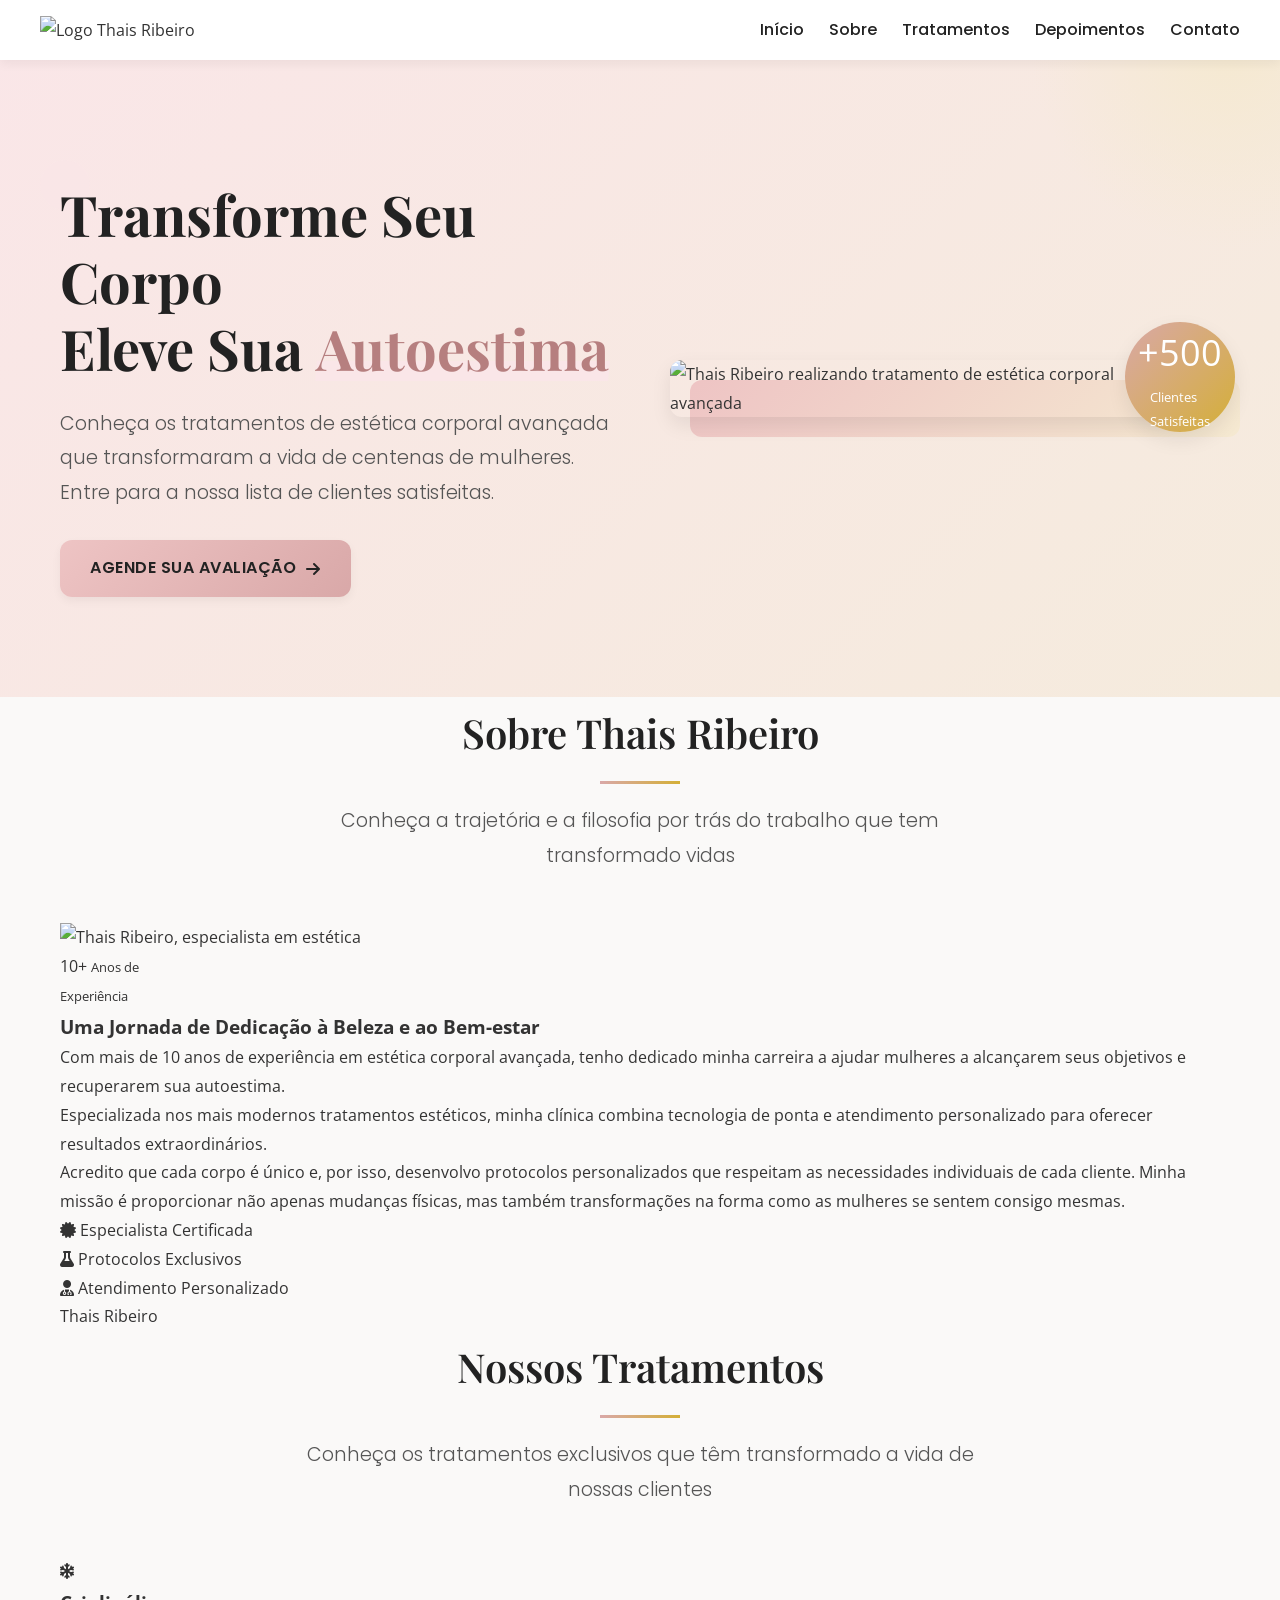
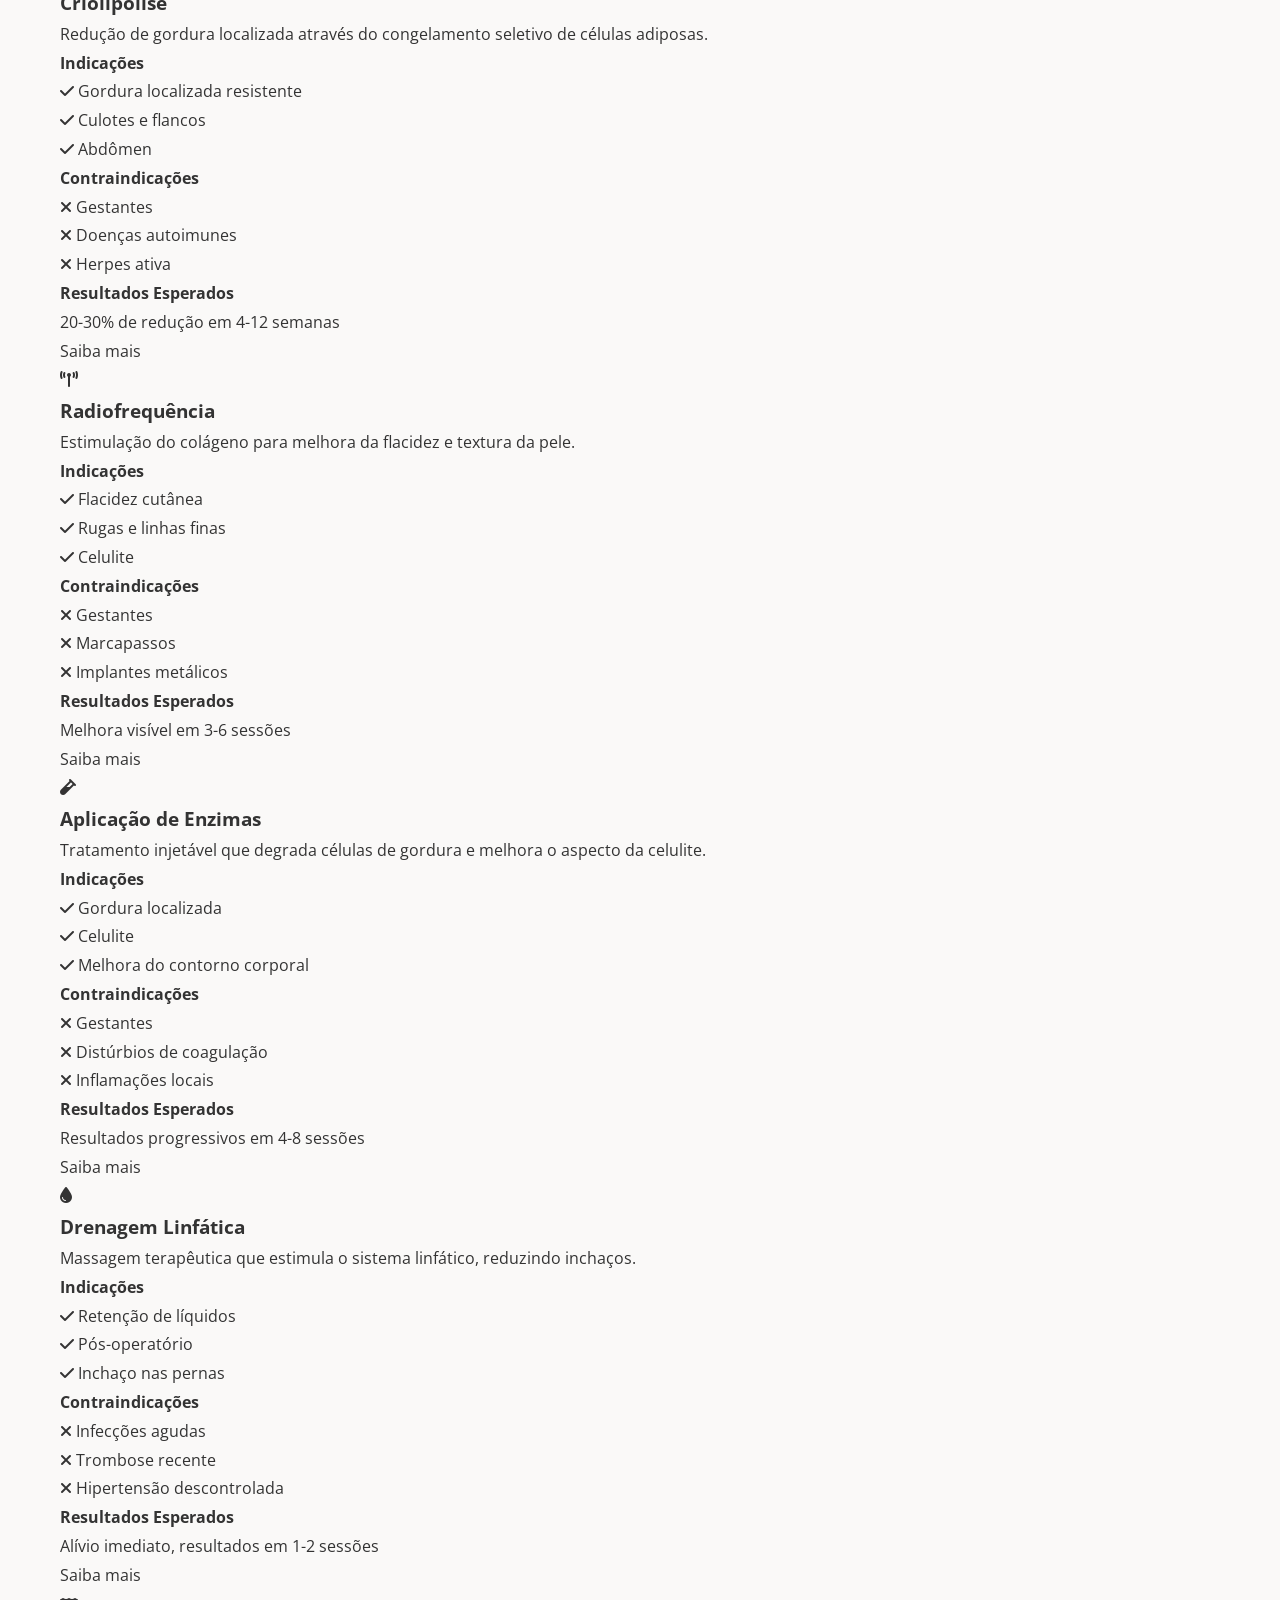
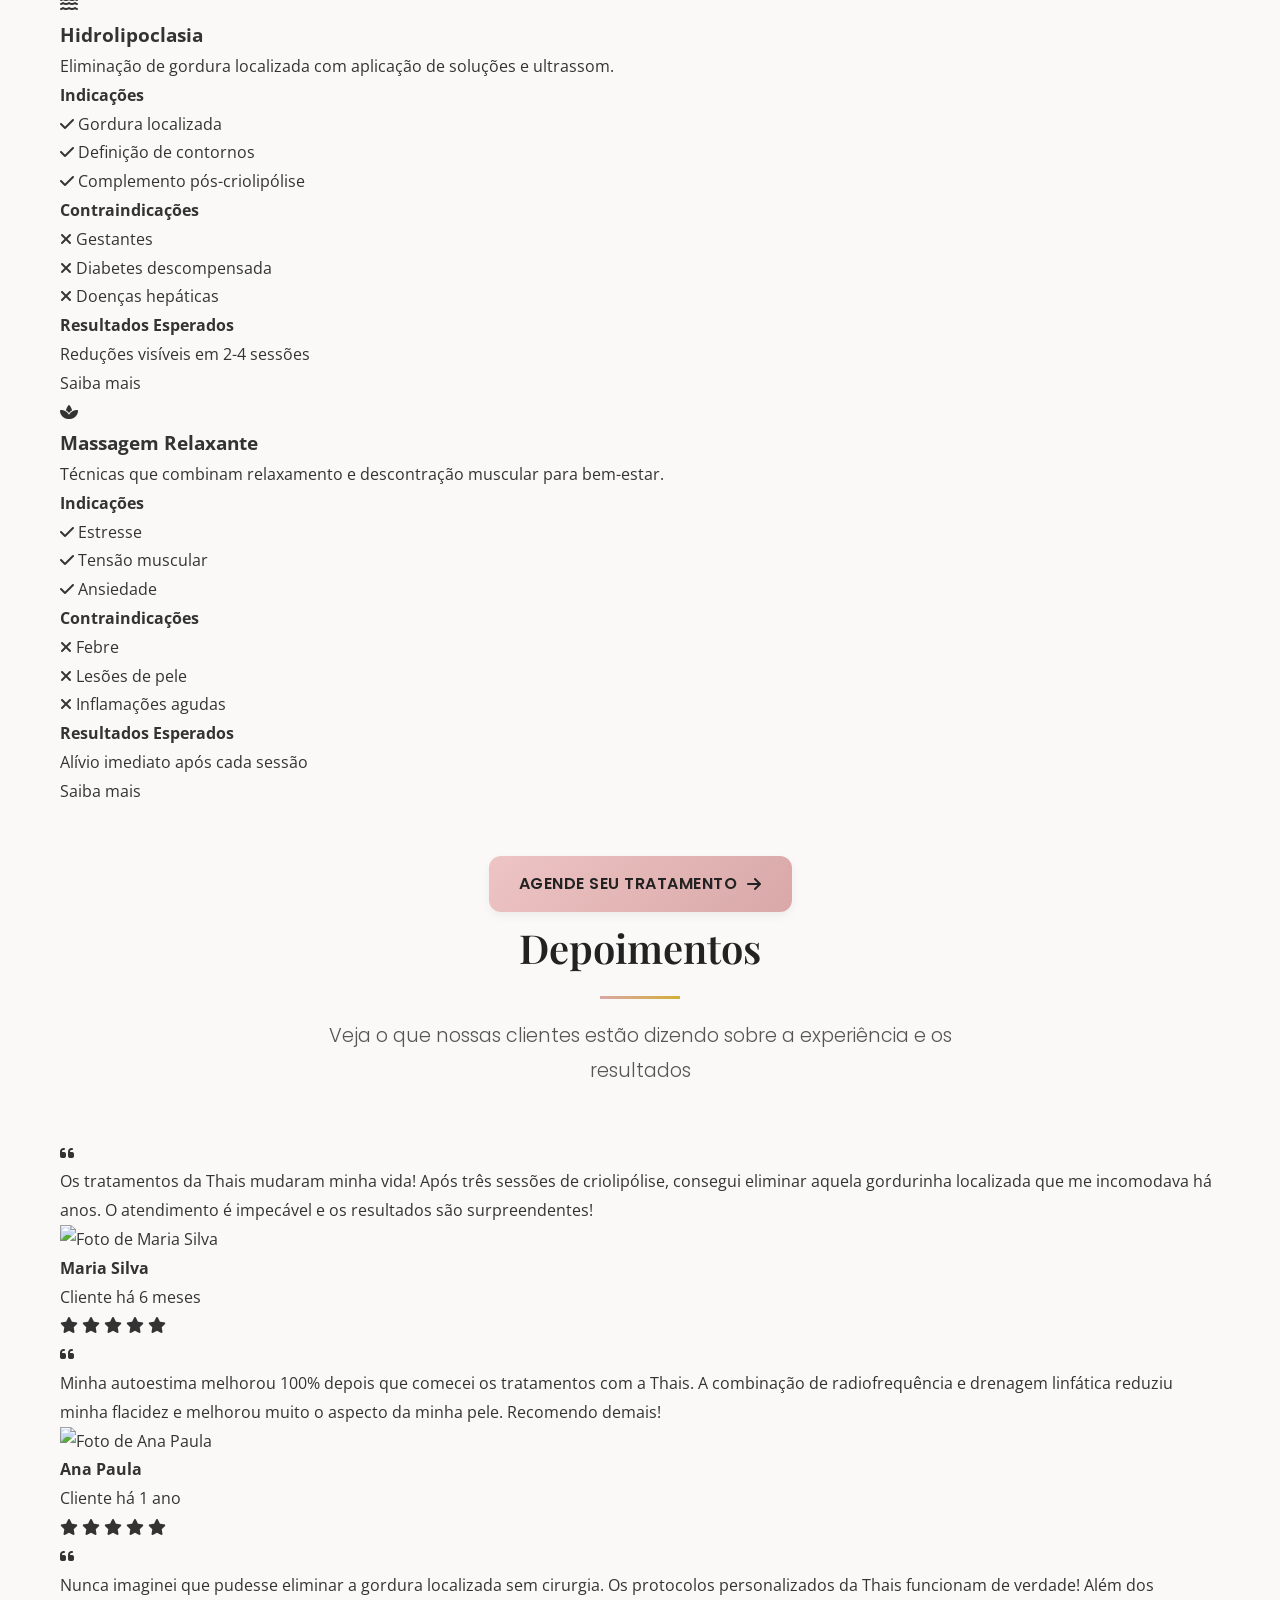
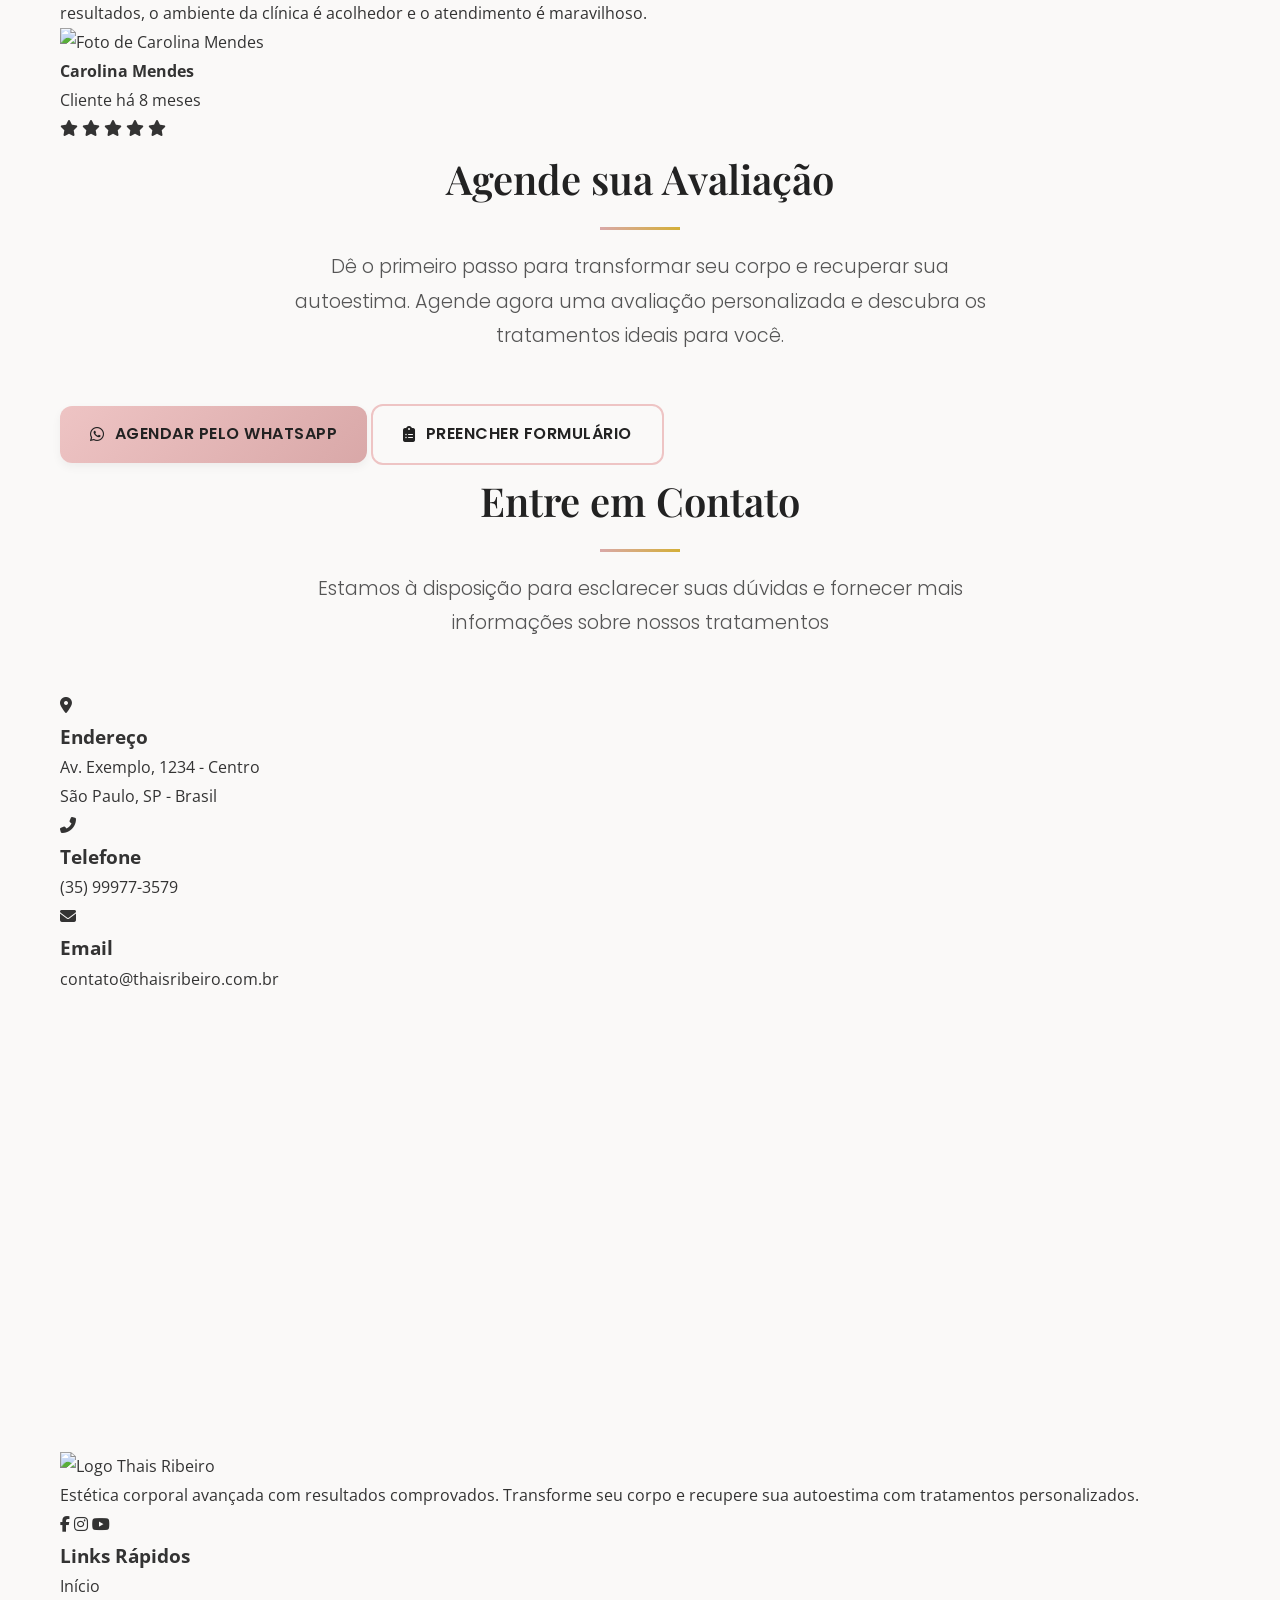
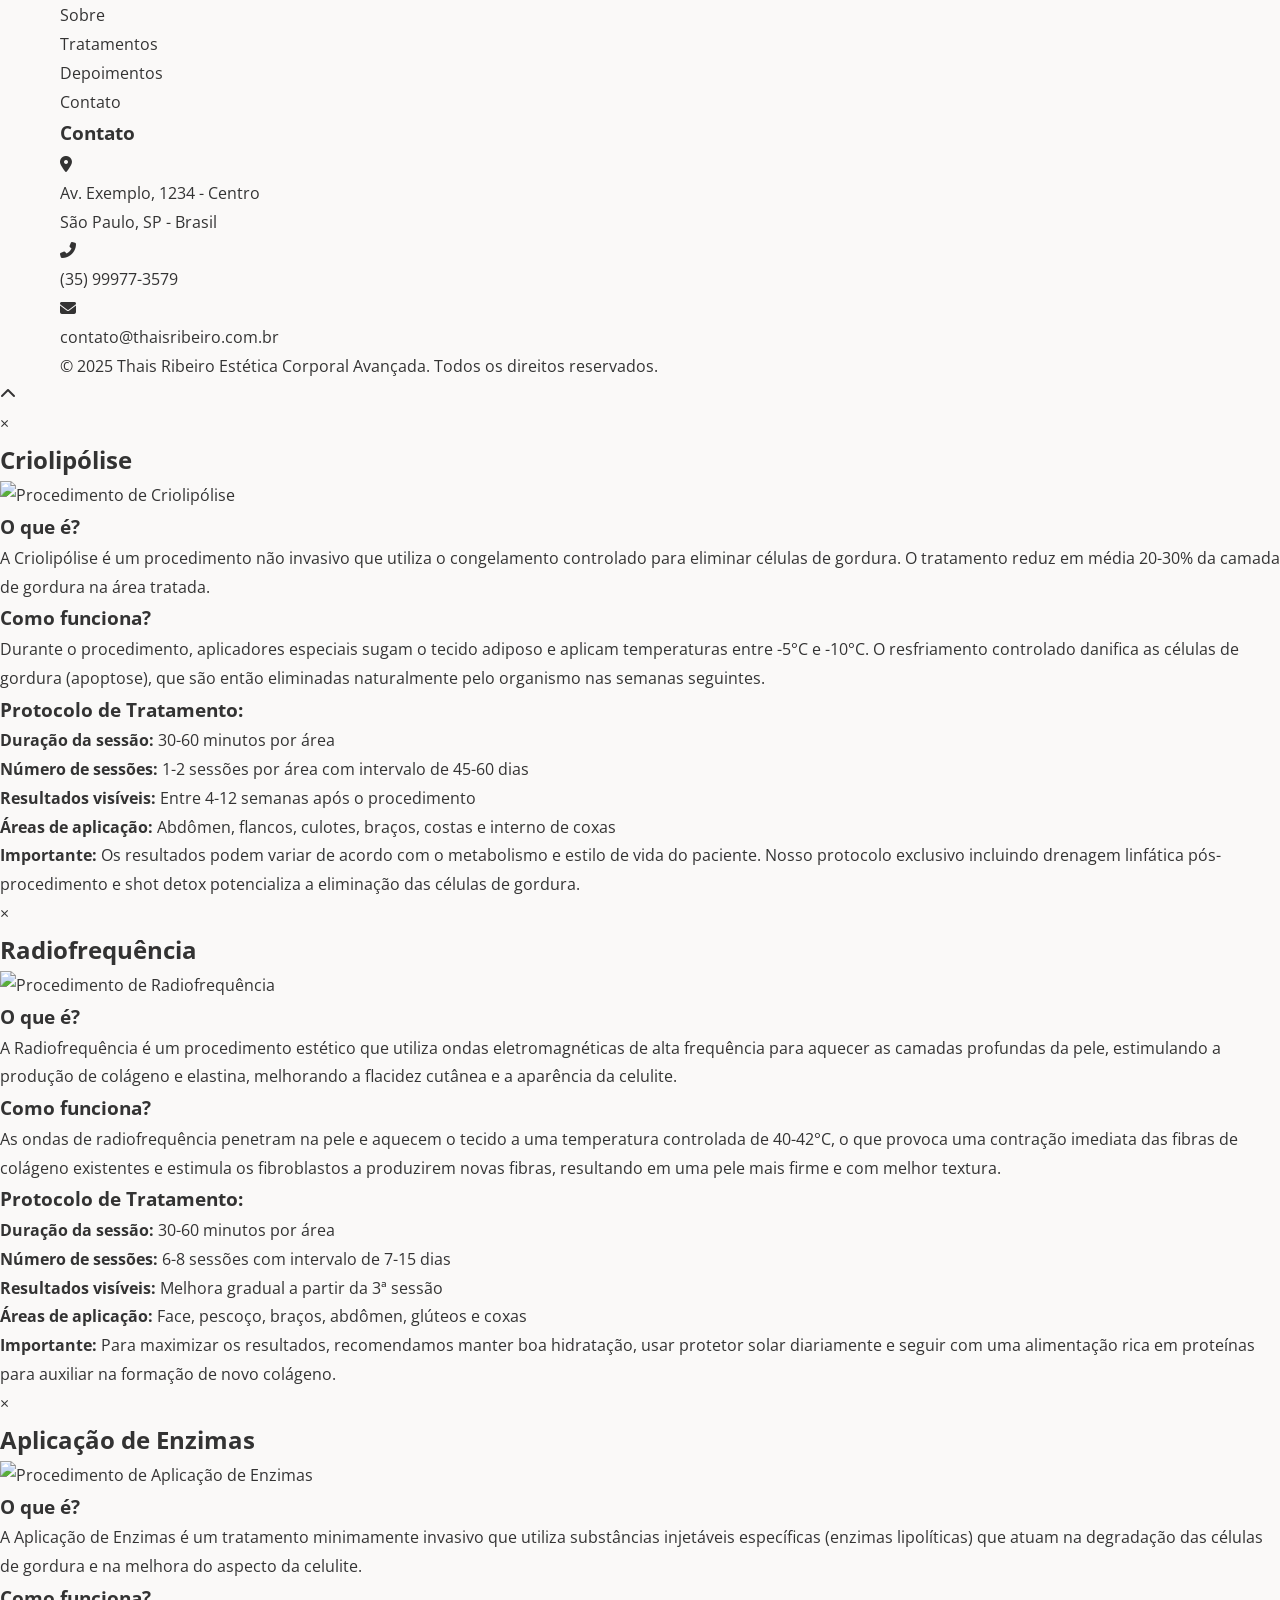
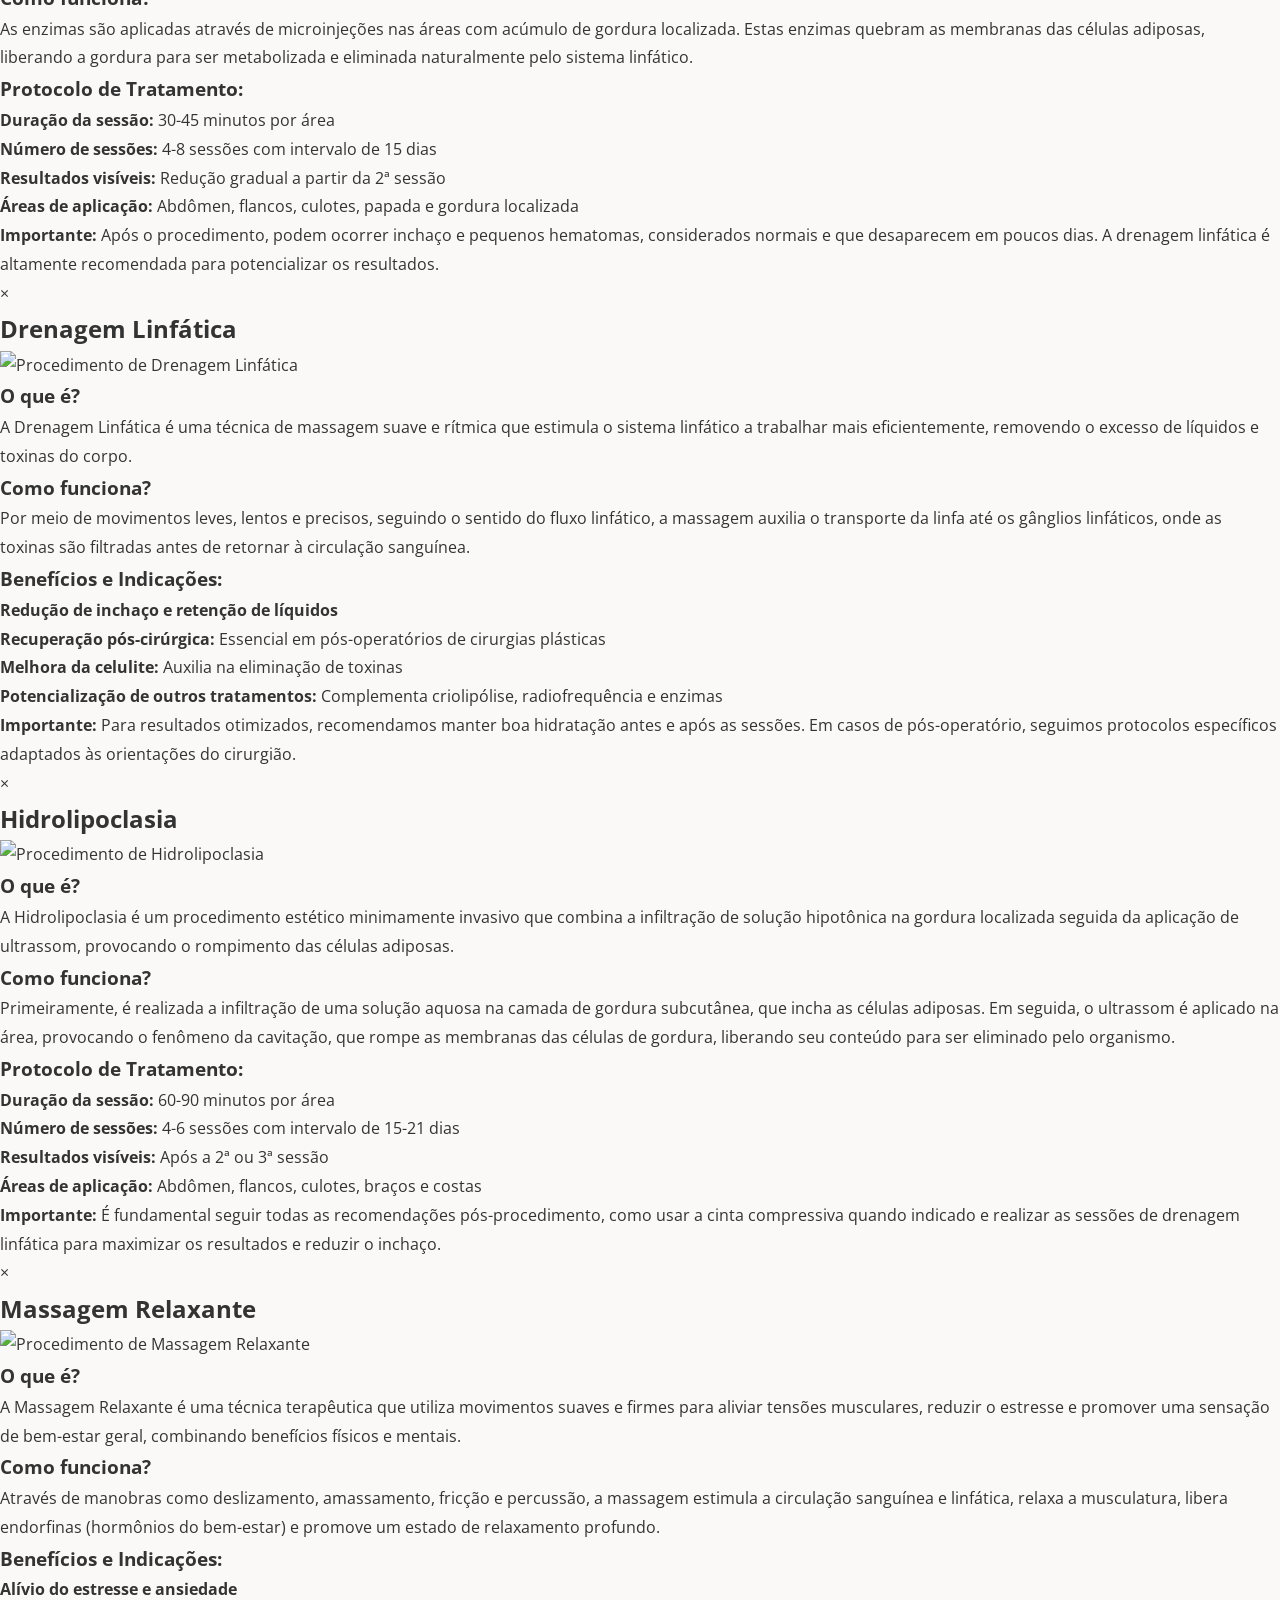
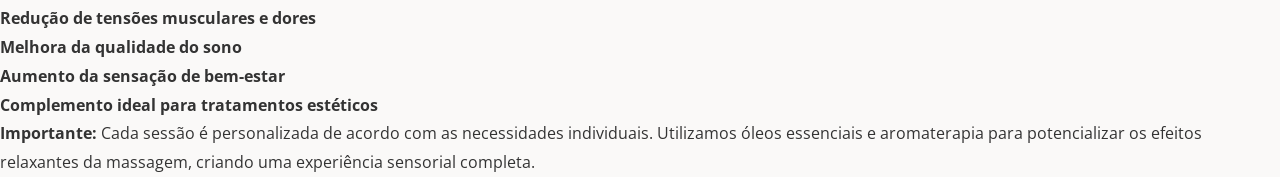
==== index.html @ 717ed92a "Update index.html atualização foto" ====
<!DOCTYPE html>
<html lang="pt-br">
<head>
    <meta charset="UTF-8">
    <meta name="viewport" content="width=device-width, initial-scale=1.0">
    <meta name="description" content="Estética Corporal Avançada em São Paulo. Tratamentos personalizados de criolipólise, radiofrequência, enzimas e mais com Thais Ribeiro.">
    <meta name="keywords" content="estética corporal, criolipólise, radiofrequência, enzimas, tratamento estético, São Paulo">
    <meta name="author" content="Thais Ribeiro">
    <meta property="og:title" content="Thais Ribeiro | Estética Corporal Avançada">
    <meta property="og:description" content="Transforme seu corpo e eleve sua autoestima com tratamentos estéticos avançados. Agende sua avaliação hoje!">
    <meta property="og:image" content="https://fbnqqxlvcilobufelbvs.supabase.co/storage/v1/object/public/documentos//Ativo%209@2x.png">
    <meta property="og:url" content="https://thaisribeiro.com.br">
    <meta name="robots" content="index, follow">
    
    <title>Thais Ribeiro | Estética Corporal Avançada</title>
    
    <link rel="stylesheet" href="css/styles.css">
    <link rel="stylesheet" href="https://cdnjs.cloudflare.com/ajax/libs/font-awesome/6.2.0/css/all.min.css">
    <link rel="preconnect" href="https://fonts.googleapis.com">
    <link rel="preconnect" href="https://fonts.gstatic.com" crossorigin>
    <link href="https://fonts.googleapis.com/css2?family=Playfair+Display:wght@400;500;600;700&family=Poppins:wght@300;400;500;600&family=Open+Sans:wght@400;500;600&display=swap" rel="stylesheet">
    <link rel="stylesheet" href="https://cdnjs.cloudflare.com/ajax/libs/Swiper/8.4.5/swiper-bundle.min.css">
</head>
<body>
    <header>
        <div class="container header-container">
            <a href="#" class="logo-link" aria-label="Página inicial Thais Ribeiro">
                <img src="https://fbnqqxlvcilobufelbvs.supabase.co/storage/v1/object/public/documentos//Ativo%209@2x.png" alt="Logo Thais Ribeiro" class="logo">
            </a>
            <nav>
                <ul class="nav-links">
                    <li><a href="#home">Início</a></li>
                    <li><a href="#about">Sobre</a></li>
                    <li><a href="#services">Tratamentos</a></li>
                    <li><a href="#testimonials">Depoimentos</a></li>
                    <li><a href="#contact">Contato</a></li>
                </ul>
                <button class="mobile-menu-btn" aria-label="Menu de navegação">
                    <span></span>
                    <span></span>
                    <span></span>
                </button>
                <div class="mobile-menu">
                    <ul>
                        <li><a href="#home">Início</a></li>
                        <li><a href="#about">Sobre</a></li>
                        <li><a href="#services">Tratamentos</a></li>
                        <li><a href="#testimonials">Depoimentos</a></li>
                        <li><a href="#contact">Contato</a></li>
                    </ul>
                </div>
            </nav>
        </div>
    </header>

    <section class="hero" id="home">
        <div class="container hero-content">
            <div class="hero-text">
                <h1 class="animated-title">Transforme Seu Corpo<br>Eleve Sua <span class="highlight">Autoestima</span></h1>
                <p>Conheça os tratamentos de estética corporal avançada que transformaram a vida de centenas de mulheres. Entre para a nossa lista de clientes satisfeitas.</p>
                <a href="#appointment" class="btn btn-primary">
                    <span>Agende sua Avaliação</span>
                    <i class="fas fa-arrow-right"></i>
                </a>
            </div>
            <div class="hero-image">
                <!-- Aqui foi alterada a imagem para a URL fornecida -->
                <img src="https://fbnqqxlvcilobufelbvs.supabase.co/storage/v1/object/public/documentos//0362102C-AFA4-4658-B498-F054272DA767.png" alt="Thais Ribeiro realizando tratamento de estética corporal avançada" loading="lazy">
                <div class="image-badge">
                    <span>+500</span>
                    <small>Clientes<br>Satisfeitas</small>
                </div>
            </div>
        </div>
        <div class="hero-decoration"></div>
    </section>
   <section class="about" id="about">
        <div class="container">
            <h2 class="section-title">Sobre Thais Ribeiro</h2>
            <div class="section-divider"></div>
            <p class="section-subtitle">Conheça a trajetória e a filosofia por trás do trabalho que tem transformado vidas</p>
            
            <div class="about-content">
                <div class="about-image">
                    <!-- Imagem atualizada conforme solicitado -->
                    <img src="https://fbnqqxlvcilobufelbvs.supabase.co/storage/v1/object/public/documentos//IMG_1205.jpeg" alt="Thais Ribeiro, especialista em estética" loading="lazy">
                    <div class="experience-badge">
                        <span>10+</span>
                        <small>Anos de<br>Experiência</small>
                    </div>
                </div>
                <div class="about-text">
                    <h3>Uma Jornada de Dedicação à Beleza e ao Bem-estar</h3>
                    <p>Com mais de 10 anos de experiência em estética corporal avançada, tenho dedicado minha carreira a ajudar mulheres a alcançarem seus objetivos e recuperarem sua autoestima.</p>
                    <p>Especializada nos mais modernos tratamentos estéticos, minha clínica combina tecnologia de ponta e atendimento personalizado para oferecer resultados extraordinários.</p>
                    <p>Acredito que cada corpo é único e, por isso, desenvolvo protocolos personalizados que respeitam as necessidades individuais de cada cliente. Minha missão é proporcionar não apenas mudanças físicas, mas também transformações na forma como as mulheres se sentem consigo mesmas.</p>
                    <div class="about-features">
                        <div class="feature">
                            <i class="fas fa-certificate"></i>
                            <span>Especialista Certificada</span>
                        </div>
                        <div class="feature">
                            <i class="fas fa-flask"></i>
                            <span>Protocolos Exclusivos</span>
                        </div>
                        <div class="feature">
                            <i class="fas fa-user-md"></i>
                            <span>Atendimento Personalizado</span>
                        </div>
                    </div>
                    <div class="signature">Thais Ribeiro</div>
                </div>
            </div>
        </div>
    </section>

    <section class="services" id="services">
        <div class="container">
            <h2 class="section-title">Nossos Tratamentos</h2>
            <p class="section-subtitle">Conheça os tratamentos exclusivos que têm transformado a vida de nossas clientes</p>
            
            <div class="services-grid">
                <div class="service-card">
                    <div class="service-icon">
                        <i class="fas fa-snowflake"></i>
                    </div>
                    <h3>Criolipólise</h3>
                    <p class="service-description">Redução de gordura localizada através do congelamento seletivo de células adiposas.</p>
                    
                    <div class="service-details">
                        <div class="service-indications">
                            <h4>Indicações</h4>
                            <ul>
                                <li><i class="fas fa-check"></i> Gordura localizada resistente</li>
                                <li><i class="fas fa-check"></i> Culotes e flancos</li>
                                <li><i class="fas fa-check"></i> Abdômen</li>
                            </ul>
                        </div>
                        <div class="service-contraindications">
                            <h4>Contraindicações</h4>
                            <ul>
                                <li><i class="fas fa-times"></i> Gestantes</li>
                                <li><i class="fas fa-times"></i> Doenças autoimunes</li>
                                <li><i class="fas fa-times"></i> Herpes ativa</li>
                            </ul>
                        </div>
                    </div>
                    
                    <div class="service-results">
                        <h4>Resultados Esperados</h4>
                        <p>20-30% de redução em 4-12 semanas</p>
                    </div>
                    
                    <a href="#" class="service-btn" data-modal="crio-modal">Saiba mais</a>
                </div>
                
                <div class="service-card">
                    <div class="service-icon">
                        <i class="fas fa-broadcast-tower"></i>
                    </div>
                    <h3>Radiofrequência</h3>
                    <p class="service-description">Estimulação do colágeno para melhora da flacidez e textura da pele.</p>
                    
                    <div class="service-details">
                        <div class="service-indications">
                            <h4>Indicações</h4>
                            <ul>
                                <li><i class="fas fa-check"></i> Flacidez cutânea</li>
                                <li><i class="fas fa-check"></i> Rugas e linhas finas</li>
                                <li><i class="fas fa-check"></i> Celulite</li>
                            </ul>
                        </div>
                        <div class="service-contraindications">
                            <h4>Contraindicações</h4>
                            <ul>
                                <li><i class="fas fa-times"></i> Gestantes</li>
                                <li><i class="fas fa-times"></i> Marcapassos</li>
                                <li><i class="fas fa-times"></i> Implantes metálicos</li>
                            </ul>
                        </div>
                    </div>
                    
                    <div class="service-results">
                        <h4>Resultados Esperados</h4>
                        <p>Melhora visível em 3-6 sessões</p>
                    </div>
                    
                    <a href="#" class="service-btn" data-modal="radio-modal">Saiba mais</a>
                </div>
                
                <div class="service-card">
                    <div class="service-icon">
                        <i class="fas fa-vial"></i>
                    </div>
                    <h3>Aplicação de Enzimas</h3>
                    <p class="service-description">Tratamento injetável que degrada células de gordura e melhora o aspecto da celulite.</p>
                    
                    <div class="service-details">
                        <div class="service-indications">
                            <h4>Indicações</h4>
                            <ul>
                                <li><i class="fas fa-check"></i> Gordura localizada</li>
                                <li><i class="fas fa-check"></i> Celulite</li>
                                <li><i class="fas fa-check"></i> Melhora do contorno corporal</li>
                            </ul>
                        </div>
                        <div class="service-contraindications">
                            <h4>Contraindicações</h4>
                            <ul>
                                <li><i class="fas fa-times"></i> Gestantes</li>
                                <li><i class="fas fa-times"></i> Distúrbios de coagulação</li>
                                <li><i class="fas fa-times"></i> Inflamações locais</li>
                            </ul>
                        </div>
                    </div>
                    
                    <div class="service-results">
                        <h4>Resultados Esperados</h4>
                        <p>Resultados progressivos em 4-8 sessões</p>
                    </div>
                    
                    <a href="#" class="service-btn" data-modal="enzimas-modal">Saiba mais</a>
                </div>
                
                <div class="service-card">
                    <div class="service-icon">
                        <i class="fas fa-tint"></i>
                    </div>
                    <h3>Drenagem Linfática</h3>
                    <p class="service-description">Massagem terapêutica que estimula o sistema linfático, reduzindo inchaços.</p>
                    
                    <div class="service-details">
                        <div class="service-indications">
                            <h4>Indicações</h4>
                            <ul>
                                <li><i class="fas fa-check"></i> Retenção de líquidos</li>
                                <li><i class="fas fa-check"></i> Pós-operatório</li>
                                <li><i class="fas fa-check"></i> Inchaço nas pernas</li>
                            </ul>
                        </div>
                        <div class="service-contraindications">
                            <h4>Contraindicações</h4>
                            <ul>
                                <li><i class="fas fa-times"></i> Infecções agudas</li>
                                <li><i class="fas fa-times"></i> Trombose recente</li>
                                <li><i class="fas fa-times"></i> Hipertensão descontrolada</li>
                            </ul>
                        </div>
                    </div>
                    
                    <div class="service-results">
                        <h4>Resultados Esperados</h4>
                        <p>Alívio imediato, resultados em 1-2 sessões</p>
                    </div>
                    
                    <a href="#" class="service-btn" data-modal="drenagem-modal">Saiba mais</a>
                </div>
                
                <div class="service-card">
                    <div class="service-icon">
                        <i class="fas fa-water"></i>
                    </div>
                    <h3>Hidrolipoclasia</h3>
                    <p class="service-description">Eliminação de gordura localizada com aplicação de soluções e ultrassom.</p>
                    
                    <div class="service-details">
                        <div class="service-indications">
                            <h4>Indicações</h4>
                            <ul>
                                <li><i class="fas fa-check"></i> Gordura localizada</li>
                                <li><i class="fas fa-check"></i> Definição de contornos</li>
                                <li><i class="fas fa-check"></i> Complemento pós-criolipólise</li>
                            </ul>
                        </div>
                        <div class="service-contraindications">
                            <h4>Contraindicações</h4>
                            <ul>
                                <li><i class="fas fa-times"></i> Gestantes</li>
                                <li><i class="fas fa-times"></i> Diabetes descompensada</li>
                                <li><i class="fas fa-times"></i> Doenças hepáticas</li>
                            </ul>
                        </div>
                    </div>
                    
                    <div class="service-results">
                        <h4>Resultados Esperados</h4>
                        <p>Reduções visíveis em 2-4 sessões</p>
                    </div>
                    
                    <a href="#" class="service-btn" data-modal="hidro-modal">Saiba mais</a>
                </div>
                
                <div class="service-card">
                    <div class="service-icon">
                        <i class="fas fa-spa"></i>
                    </div>
                    <h3>Massagem Relaxante</h3>
                    <p class="service-description">Técnicas que combinam relaxamento e descontração muscular para bem-estar.</p>
                    
                    <div class="service-details">
                        <div class="service-indications">
                            <h4>Indicações</h4>
                            <ul>
                                <li><i class="fas fa-check"></i> Estresse</li>
                                <li><i class="fas fa-check"></i> Tensão muscular</li>
                                <li><i class="fas fa-check"></i> Ansiedade</li>
                            </ul>
                        </div>
                        <div class="service-contraindications">
                            <h4>Contraindicações</h4>
                            <ul>
                                <li><i class="fas fa-times"></i> Febre</li>
                                <li><i class="fas fa-times"></i> Lesões de pele</li>
                                <li><i class="fas fa-times"></i> Inflamações agudas</li>
                            </ul>
                        </div>
                    </div>
                    
                    <div class="service-results">
                        <h4>Resultados Esperados</h4>
                        <p>Alívio imediato após cada sessão</p>
                    </div>
                    
                    <a href="#" class="service-btn" data-modal="massagem-modal">Saiba mais</a>
                </div>
            </div>
            
            <div class="text-center mt-50">
                <a href="#appointment" class="btn btn-primary">
                    <span>Agende seu Tratamento</span>
                    <i class="fas fa-arrow-right"></i>
                </a>
            </div>
        </div>
    </section>

    <section class="testimonials" id="testimonials">
        <div class="container">
            <h2 class="section-title">Depoimentos</h2>
            <p class="section-subtitle">Veja o que nossas clientes estão dizendo sobre a experiência e os resultados</p>
            
            <div class="testimonials-container">
                <div class="swiper testimonials-slider">
                    <div class="swiper-wrapper">
                        <div class="swiper-slide">
                            <div class="testimonial-card">
                                <div class="testimonial-quote"><i class="fas fa-quote-left"></i></div>
                                <p class="testimonial-content">Os tratamentos da Thais mudaram minha vida! Após três sessões de criolipólise, consegui eliminar aquela gordurinha localizada que me incomodava há anos. O atendimento é impecável e os resultados são surpreendentes!</p>
                                <div class="testimonial-author">
                                    <div class="testimonial-author">
                                    <div class="author-image">
                                        <img src="images/testimonial-1.jpg" alt="Foto de Maria Silva" loading="lazy">
                                    </div>
                                    <div class="author-info">
                                        <h4>Maria Silva</h4>
                                        <p>Cliente há 6 meses</p>
                                        <div class="rating">
                                            <i class="fas fa-star"></i>
                                            <i class="fas fa-star"></i>
                                            <i class="fas fa-star"></i>
                                            <i class="fas fa-star"></i>
                                            <i class="fas fa-star"></i>
                                        </div>
                                    </div>
                                </div>
                            </div>
                        </div>
                        
                        <div class="swiper-slide">
                            <div class="testimonial-card">
                                <div class="testimonial-quote"><i class="fas fa-quote-left"></i></div>
                                <p class="testimonial-content">Minha autoestima melhorou 100% depois que comecei os tratamentos com a Thais. A combinação de radiofrequência e drenagem linfática reduziu minha flacidez e melhorou muito o aspecto da minha pele. Recomendo demais!</p>
                                <div class="testimonial-author">
                                    <div class="author-image">
                                        <img src="images/testimonial-2.jpg" alt="Foto de Ana Paula" loading="lazy">
                                    </div>
                                    <div class="author-info">
                                        <h4>Ana Paula</h4>
                                        <p>Cliente há 1 ano</p>
                                        <div class="rating">
                                            <i class="fas fa-star"></i>
                                            <i class="fas fa-star"></i>
                                            <i class="fas fa-star"></i>
                                            <i class="fas fa-star"></i>
                                            <i class="fas fa-star"></i>
                                        </div>
                                    </div>
                                </div>
                            </div>
                        </div>
                        
                        <div class="swiper-slide">
                            <div class="testimonial-card">
                                <div class="testimonial-quote"><i class="fas fa-quote-left"></i></div>
                                <p class="testimonial-content">Nunca imaginei que pudesse eliminar a gordura localizada sem cirurgia. Os protocolos personalizados da Thais funcionam de verdade! Além dos resultados, o ambiente da clínica é acolhedor e o atendimento é maravilhoso.</p>
                                <div class="testimonial-author">
                                    <div class="author-image">
                                        <img src="images/testimonial-3.jpg" alt="Foto de Carolina Mendes" loading="lazy">
                                    </div>
                                    <div class="author-info">
                                        <h4>Carolina Mendes</h4>
                                        <p>Cliente há 8 meses</p>
                                        <div class="rating">
                                            <i class="fas fa-star"></i>
                                            <i class="fas fa-star"></i>
                                            <i class="fas fa-star"></i>
                                            <i class="fas fa-star"></i>
                                            <i class="fas fa-star"></i>
                                        </div>
                                    </div>
                                </div>
                            </div>
                        </div>
                    </div>
                    <div class="swiper-pagination"></div>
                </div>
                <div class="swiper-button-next"></div>
                <div class="swiper-button-prev"></div>
            </div>
        </div>
        <div class="testimonial-decoration"></div>
    </section>
    <section class="appointment" id="appointment">
        <div class="container">
            <h2 class="section-title">Agende sua Avaliação</h2>
            <p class="section-subtitle">Dê o primeiro passo para transformar seu corpo e recuperar sua autoestima. Agende agora uma avaliação personalizada e descubra os tratamentos ideais para você.</p>
            
            <div class="cta-buttons">
                <a href="https://wa.me/5535999773579" class="btn btn-primary" aria-label="Agendar pelo WhatsApp">
                    <i class="fab fa-whatsapp"></i>
                    <span>Agendar pelo WhatsApp</span>
                </a>
                <a href="formulario.html" class="btn btn-outline" aria-label="Preencher Formulário">
                    <i class="fas fa-clipboard-list"></i>
                    <span>Preencher Formulário</span>
                </a>
            </div>
        </div>
    </section>

    <section class="contact" id="contact">
        <div class="container">
            <h2 class="section-title">Entre em Contato</h2>
            <p class="section-subtitle">Estamos à disposição para esclarecer suas dúvidas e fornecer mais informações sobre nossos tratamentos</p>
            
            <div class="contact-grid">
                <div class="contact-item">
                    <div class="contact-icon">
                        <i class="fas fa-map-marker-alt"></i>
                    </div>
                    <h3>Endereço</h3>
                    <p>Av. Exemplo, 1234 - Centro</p>
                    <p>São Paulo, SP - Brasil</p>
                </div>
                
                <div class="contact-item">
                    <div class="contact-icon">
                        <i class="fas fa-phone-alt"></i>
                    </div>
                    <h3>Telefone</h3>
                    <a href="tel:+5535999773579">(35) 99977-3579</a>
                </div>
                
                <div class="contact-item">
                    <div class="contact-icon">
                        <i class="fas fa-envelope"></i>
                    </div>
                    <h3>Email</h3>
                    <a href="mailto:contato@thaisribeiro.com.br">contato@thaisribeiro.com.br</a>
                </div>
            </div>
            
            <div class="map-container">
                <iframe src="https://www.google.com/maps/embed?pb=!1m18!1m12!1m3!1d3657.1968704375335!2d-46.65390258502158!3d-23.56507808468041!2m3!1f0!2f0!3f0!3m2!1i1024!2i768!4f13.1!3m3!1m2!1s0x0%3A0x0!2zMjPCsDMzJzU0LjMiUyA0NsKwMzknMDguOSJX!5e0!3m2!1spt-BR!2sbr!4v1624943535969!5m2!1spt-BR!2sbr" width="100%" height="450" style="border:0;" allowfullscreen="" loading="lazy" title="Localização da Clínica Thais Ribeiro"></iframe>
            </div>
        </div>
    </section>

    <footer>
        <div class="container">
            <div class="footer-container">
                <div class="footer-about">
                    <div class="footer-logo">
                        <img src="https://fbnqqxlvcilobufelbvs.supabase.co/storage/v1/object/public/documentos//Ativo%209@2x.png" alt="Logo Thais Ribeiro" loading="lazy">
                    </div>
                    <p>Estética corporal avançada com resultados comprovados. Transforme seu corpo e recupere sua autoestima com tratamentos personalizados.</p>
                    <div class="social-icons">
                        <a href="#" target="_blank" aria-label="Facebook"><i class="fab fa-facebook-f"></i></a>
                        <a href="#" target="_blank" aria-label="Instagram"><i class="fab fa-instagram"></i></a>
                        <a href="#" target="_blank" aria-label="YouTube"><i class="fab fa-youtube"></i></a>
                    </div>
                </div>
                
                <div class="footer-links">
                    <h3>Links Rápidos</h3>
                    <ul>
                        <li><a href="#home">Início</a></li>
                        <li><a href="#about">Sobre</a></li>
                        <li><a href="#services">Tratamentos</a></li>
                        <!-- Removida a referência ao Pós-Procedimento -->
                        <li><a href="#testimonials">Depoimentos</a></li>
                        <li><a href="#contact">Contato</a></li>
                    </ul>
                </div>
                
                <div class="footer-contact">
                    <h3>Contato</h3>
                    <div class="contact-info">
                        <i class="fas fa-map-marker-alt"></i>
                        <div>
                            <p>Av. Exemplo, 1234 - Centro</p>
                            <p>São Paulo, SP - Brasil</p>
                        </div>
                    </div>
                    <div class="contact-info">
                        <i class="fas fa-phone-alt"></i>
                        <div>
                            <p>(35) 99977-3579</p>
                        </div>
                    </div>
                    <div class="contact-info">
                        <i class="fas fa-envelope"></i>
                        <div>
                            <p>contato@thaisribeiro.com.br</p>
                        </div>
                    </div>
                </div>
            </div>
            
            <div class="footer-bottom">
                <p>© 2025 Thais Ribeiro Estética Corporal Avançada. Todos os direitos reservados.</p>
            </div>
        </div>
    </footer>

    <a href="#home" class="back-to-top" aria-label="Voltar ao topo">
        <i class="fas fa-chevron-up"></i>
    </a>
    <!-- Modais de Tratamentos -->
    <div class="modal" id="crio-modal">
        <div class="modal-content">
            <span class="modal-close">&times;</span>
            <h2>Criolipólise</h2>
            <div class="modal-body">
                <img src="images/crio-detail.jpg" alt="Procedimento de Criolipólise" class="modal-img">
                <h3>O que é?</h3>
                <p>A Criolipólise é um procedimento não invasivo que utiliza o congelamento controlado para eliminar células de gordura. O tratamento reduz em média 20-30% da camada de gordura na área tratada.</p>
                
                <h3>Como funciona?</h3>
                <p>Durante o procedimento, aplicadores especiais sugam o tecido adiposo e aplicam temperaturas entre -5°C e -10°C. O resfriamento controlado danifica as células de gordura (apoptose), que são então eliminadas naturalmente pelo organismo nas semanas seguintes.</p>
                
                <h3>Protocolo de Tratamento:</h3>
                <ul>
                    <li><strong>Duração da sessão:</strong> 30-60 minutos por área</li>
                    <li><strong>Número de sessões:</strong> 1-2 sessões por área com intervalo de 45-60 dias</li>
                    <li><strong>Resultados visíveis:</strong> Entre 4-12 semanas após o procedimento</li>
                    <li><strong>Áreas de aplicação:</strong> Abdômen, flancos, culotes, braços, costas e interno de coxas</li>
                </ul>
                
                <div class="treatment-note">
                    <p><strong>Importante:</strong> Os resultados podem variar de acordo com o metabolismo e estilo de vida do paciente. Nosso protocolo exclusivo incluindo drenagem linfática pós-procedimento e shot detox potencializa a eliminação das células de gordura.</p>
                </div>
            </div>
        </div>
    </div>

    <div class="modal" id="radio-modal">
        <div class="modal-content">
            <span class="modal-close">&times;</span>
            <h2>Radiofrequência</h2>
            <div class="modal-body">
                <img src="images/radio-detail.jpg" alt="Procedimento de Radiofrequência" class="modal-img">
                <h3>O que é?</h3>
                <p>A Radiofrequência é um procedimento estético que utiliza ondas eletromagnéticas de alta frequência para aquecer as camadas profundas da pele, estimulando a produção de colágeno e elastina, melhorando a flacidez cutânea e a aparência da celulite.</p>
                
                <h3>Como funciona?</h3>
                <p>As ondas de radiofrequência penetram na pele e aquecem o tecido a uma temperatura controlada de 40-42°C, o que provoca uma contração imediata das fibras de colágeno existentes e estimula os fibroblastos a produzirem novas fibras, resultando em uma pele mais firme e com melhor textura.</p>
                
                <h3>Protocolo de Tratamento:</h3>
                <ul>
                    <li><strong>Duração da sessão:</strong> 30-60 minutos por área</li>
                    <li><strong>Número de sessões:</strong> 6-8 sessões com intervalo de 7-15 dias</li>
                    <li><strong>Resultados visíveis:</strong> Melhora gradual a partir da 3ª sessão</li>
                    <li><strong>Áreas de aplicação:</strong> Face, pescoço, braços, abdômen, glúteos e coxas</li>
                </ul>
                
                <div class="treatment-note">
                    <p><strong>Importante:</strong> Para maximizar os resultados, recomendamos manter boa hidratação, usar protetor solar diariamente e seguir com uma alimentação rica em proteínas para auxiliar na formação de novo colágeno.</p>
                </div>
            </div>
        </div>
    </div>

    <div class="modal" id="enzimas-modal">
        <div class="modal-content">
            <span class="modal-close">&times;</span>
            <h2>Aplicação de Enzimas</h2>
            <div class="modal-body">
                <img src="images/enzimas-detail.jpg" alt="Procedimento de Aplicação de Enzimas" class="modal-img">
                <h3>O que é?</h3>
                <p>A Aplicação de Enzimas é um tratamento minimamente invasivo que utiliza substâncias injetáveis específicas (enzimas lipolíticas) que atuam na degradação das células de gordura e na melhora do aspecto da celulite.</p>
                
                <h3>Como funciona?</h3>
                <p>As enzimas são aplicadas através de microinjeções nas áreas com acúmulo de gordura localizada. Estas enzimas quebram as membranas das células adiposas, liberando a gordura para ser metabolizada e eliminada naturalmente pelo sistema linfático.</p>
                
                <h3>Protocolo de Tratamento:</h3>
                <ul>
                    <li><strong>Duração da sessão:</strong> 30-45 minutos por área</li>
                    <li><strong>Número de sessões:</strong> 4-8 sessões com intervalo de 15 dias</li>
                    <li><strong>Resultados visíveis:</strong> Redução gradual a partir da 2ª sessão</li>
                    <li><strong>Áreas de aplicação:</strong> Abdômen, flancos, culotes, papada e gordura localizada</li>
                </ul>
                
                <div class="treatment-note">
                    <p><strong>Importante:</strong> Após o procedimento, podem ocorrer inchaço e pequenos hematomas, considerados normais e que desaparecem em poucos dias. A drenagem linfática é altamente recomendada para potencializar os resultados.</p>
                </div>
            </div>
        </div>
    </div>

    <div class="modal" id="drenagem-modal">
        <div class="modal-content">
            <span class="modal-close">&times;</span>
            <h2>Drenagem Linfática</h2>
            <div class="modal-body">
                <img src="images/drenagem-detail.jpg" alt="Procedimento de Drenagem Linfática" class="modal-img">
                <h3>O que é?</h3>
                <p>A Drenagem Linfática é uma técnica de massagem suave e rítmica que estimula o sistema linfático a trabalhar mais eficientemente, removendo o excesso de líquidos e toxinas do corpo.</p>
                
                <h3>Como funciona?</h3>
                <p>Por meio de movimentos leves, lentos e precisos, seguindo o sentido do fluxo linfático, a massagem auxilia o transporte da linfa até os gânglios linfáticos, onde as toxinas são filtradas antes de retornar à circulação sanguínea.</p>
                
                <h3>Benefícios e Indicações:</h3>
                <ul>
                    <li><strong>Redução de inchaço e retenção de líquidos</strong></li>
                    <li><strong>Recuperação pós-cirúrgica:</strong> Essencial em pós-operatórios de cirurgias plásticas</li>
                    <li><strong>Melhora da celulite:</strong> Auxilia na eliminação de toxinas</li>
                    <li><strong>Potencialização de outros tratamentos:</strong> Complementa criolipólise, radiofrequência e enzimas</li>
                </ul>
                
                <div class="treatment-note">
                    <p><strong>Importante:</strong> Para resultados otimizados, recomendamos manter boa hidratação antes e após as sessões. Em casos de pós-operatório, seguimos protocolos específicos adaptados às orientações do cirurgião.</p>
                </div>
            </div>
        </div>
    </div>

    <div class="modal" id="hidro-modal">
        <div class="modal-content">
            <span class="modal-close">&times;</span>
            <h2>Hidrolipoclasia</h2>
            <div class="modal-body">
                <img src="images/hidro-detail.jpg" alt="Procedimento de Hidrolipoclasia" class="modal-img">
                <h3>O que é?</h3>
                <p>A Hidrolipoclasia é um procedimento estético minimamente invasivo que combina a infiltração de solução hipotônica na gordura localizada seguida da aplicação de ultrassom, provocando o rompimento das células adiposas.</p>
                
                <h3>Como funciona?</h3>
                <p>Primeiramente, é realizada a infiltração de uma solução aquosa na camada de gordura subcutânea, que incha as células adiposas. Em seguida, o ultrassom é aplicado na área, provocando o fenômeno da cavitação, que rompe as membranas das células de gordura, liberando seu conteúdo para ser eliminado pelo organismo.</p>
                
                <h3>Protocolo de Tratamento:</h3>
                <ul>
                    <li><strong>Duração da sessão:</strong> 60-90 minutos por área</li>
                    <li><strong>Número de sessões:</strong> 4-6 sessões com intervalo de 15-21 dias</li>
                    <li><strong>Resultados visíveis:</strong> Após a 2ª ou 3ª sessão</li>
                    <li><strong>Áreas de aplicação:</strong> Abdômen, flancos, culotes, braços e costas</li>
                </ul>
                
                <div class="treatment-note">
                    <p><strong>Importante:</strong> É fundamental seguir todas as recomendações pós-procedimento, como usar a cinta compressiva quando indicado e realizar as sessões de drenagem linfática para maximizar os resultados e reduzir o inchaço.</p>
                </div>
            </div>
        </div>
    </div>

    <div class="modal" id="massagem-modal">
        <div class="modal-content">
            <span class="modal-close">&times;</span>
            <h2>Massagem Relaxante</h2>
            <div class="modal-body">
                <img src="images/massagem-detail.jpg" alt="Procedimento de Massagem Relaxante" class="modal-img">
                <h3>O que é?</h3>
                <p>A Massagem Relaxante é uma técnica terapêutica que utiliza movimentos suaves e firmes para aliviar tensões musculares, reduzir o estresse e promover uma sensação de bem-estar geral, combinando benefícios físicos e mentais.</p>
                
                <h3>Como funciona?</h3>
                <p>Através de manobras como deslizamento, amassamento, fricção e percussão, a massagem estimula a circulação sanguínea e linfática, relaxa a musculatura, libera endorfinas (hormônios do bem-estar) e promove um estado de relaxamento profundo.</p>
                
                <h3>Benefícios e Indicações:</h3>
                <ul>
                    <li><strong>Alívio do estresse e ansiedade</strong></li>
                    <li><strong>Redução de tensões musculares e dores</strong></li>
                    <li><strong>Melhora da qualidade do sono</strong></li>
                    <li><strong>Aumento da sensação de bem-estar</strong></li>
                    <li><strong>Complemento ideal para tratamentos estéticos</strong></li>
                </ul>
                
                <div class="treatment-note">
                    <p><strong>Importante:</strong> Cada sessão é personalizada de acordo com as necessidades individuais. Utilizamos óleos essenciais e aromaterapia para potencializar os efeitos relaxantes da massagem, criando uma experiência sensorial completa.</p>
                </div>
            </div>
        </div>
    </div>

    <script src="https://cdnjs.cloudflare.com/ajax/libs/Swiper/8.4.5/swiper-bundle.min.js"></script>
    <script src="js/scripts.js"></script>
</body>
</html>
---- css/styles.css ----
/* ==========================================================================
   Thais Ribeiro - Estética Corporal Avançada
   Stylesheet modernizado e otimizado - 2025
   ========================================================================== */

/* ==========================================================================
   Variables & Reset
   ========================================================================== */
:root {
    /* Cores principais - Degradê de rosa para dourado */
    --primary-light: #FAE6E8;
    --primary: #EEC4C4;
    --primary-dark: #D9A8A8;
    --primary-darker: #B67F7F;
    --gold-light: #F5E9D1;
    --gold: #D4AF37;
    --gold-dark: #A68829;
    
    /* Neutros */
    --white: #FFFFFF;
    --off-white: #FAF9F8;
    --cream: #F5EBDD;
    --light-gray: #E8E8E8;
    --gray: #A9A9A9;
    --dark-gray: #555555;
    --text-color: #333333;
    --text-dark: #222222;
    
    /* Utilitários */
    --success: #4CAF50;
    --warning: #FFC107;
    --error: #F44336;
    --info: #2196F3;
    
    /* Tipografia */
    --font-primary: 'Poppins', sans-serif;
    --font-secondary: 'Playfair Display', serif;
    --font-text: 'Open Sans', sans-serif;
    
    /* Bordas e sombras */
    --border-radius-sm: 6px;
    --border-radius: 12px;
    --border-radius-lg: 24px;
    --box-shadow-sm: 0 4px 10px rgba(0, 0, 0, 0.05);
    --box-shadow: 0 8px 20px rgba(0, 0, 0, 0.08);
    --box-shadow-lg: 0 15px 40px rgba(0, 0, 0, 0.1);
    
    /* Transições */
    --transition-fast: all 0.2s ease;
    --transition: all 0.3s ease;
    --transition-slow: all 0.5s ease;
    
    /* Breakpoints */
    --breakpoint-sm: 576px;
    --breakpoint-md: 768px;
    --breakpoint-lg: 992px;
    --breakpoint-xl: 1200px;
}

* {
    margin: 0;
    padding: 0;
    box-sizing: border-box;
}

html {
    scroll-behavior: smooth;
    scroll-padding-top: 80px;
}

body {
    background-color: var(--off-white);
    color: var(--text-color);
    line-height: 1.8;
    font-family: var(--font-text);
    font-size: 16px;
    overflow-x: hidden;
}

img {
    max-width: 100%;
    height: auto;
}

ul, ol {
    list-style: none;
}

a {
    text-decoration: none;
    color: inherit;
    transition: var(--transition);
}

/* ==========================================================================
   Utilidades e Classes Comuns
   ========================================================================== */
.container {
    max-width: 1200px;
    margin: 0 auto;
    padding: 0 20px;
    position: relative;
}

.text-center {
    text-align: center;
}

.mt-50 {
    margin-top: 50px;
}

.section-title {
    font-family: var(--font-secondary);
    font-size: 2.5rem;
    color: var(--text-dark);
    margin-bottom: 20px;
    text-align: center;
    position: relative;
    padding-bottom: 15px;
    font-weight: 600;
}

.section-title::after {
    content: '';
    position: absolute;
    bottom: 0;
    left: 50%;
    transform: translateX(-50%);
    width: 80px;
    height: 3px;
    background-image: linear-gradient(to right, var(--primary-dark), var(--gold));
}

.section-subtitle {
    text-align: center;
    font-size: 1.2rem;
    color: var(--dark-gray);
    margin-bottom: 50px;
    max-width: 700px;
    margin-left: auto;
    margin-right: auto;
    font-family: var(--font-primary);
    font-weight: 300;
}

.highlight {
    position: relative;
    display: inline-block;
    color: var(--primary-darker);
    z-index: 1;
}

.highlight::after {
    content: '';
    position: absolute;
    bottom: 0;
    left: 0;
    width: 100%;
    height: 30%;
    background-color: var(--primary-light);
    z-index: -1;
    transform: skewX(-5deg);
    transition: var(--transition);
}

.highlight:hover::after {
    height: 100%;
    background-color: var(--primary);
}

/* ==========================================================================
   Botões
   ========================================================================== */
.btn {
    display: inline-flex;
    align-items: center;
    justify-content: center;
    padding: 14px 30px;
    border: none;
    border-radius: var(--border-radius);
    cursor: pointer;
    font-size: 16px;
    font-weight: 600;
    text-align: center;
    transition: var(--transition);
    letter-spacing: 0.5px;
    text-transform: uppercase;
    font-family: var(--font-primary);
    position: relative;
    overflow: hidden;
    z-index: 1;
    gap: 10px;
    min-width: 180px;
}

.btn-primary {
    background-image: linear-gradient(135deg, var(--primary), var(--primary-dark));
    color: var(--text-dark);
    box-shadow: var(--box-shadow-sm);
}

.btn-primary:hover {
    transform: translateY(-2px);
    box-shadow: var(--box-shadow);
    background-image: linear-gradient(135deg, var(--primary-dark), var(--primary-darker));
    color: var(--white);
}

.btn-outline {
    background-color: transparent;
    border: 2px solid var(--primary);
    color: var(--text-dark);
}

.btn-outline:hover {
    background-color: var(--primary-light);
    transform: translateY(-2px);
    box-shadow: var(--box-shadow-sm);
    border-color: var(--primary-dark);
}

.btn i {
    transition: var(--transition);
}

.btn:hover i {
    transform: translateX(5px);
}

/* ==========================================================================
   Header e Navegação
   ========================================================================== */
header {
    background-color: var(--white);
    box-shadow: var(--box-shadow-sm);
    position: fixed;
    width: 100%;
    z-index: 1000;
    top: 0;
    transition: var(--transition);
}

header.scrolled {
    box-shadow: var(--box-shadow);
    padding: 5px 0;
}

.header-container {
    display: flex;
    justify-content: space-between;
    align-items: center;
    padding: 15px 0;
}

.logo {
    width: 180px;
    transition: var(--transition);
}

header.scrolled .logo {
    width: 150px;
}

.nav-links {
    display: flex;
    list-style: none;
    gap: 25px;
}

.nav-links a {
    text-decoration: none;
    color: var(--text-dark);
    font-family: var(--font-primary);
    font-weight: 500;
    font-size: 16px;
    position: relative;
    transition: var(--transition);
    padding: 5px 0;
}

.nav-links a:hover {
    color: var(--primary-dark);
}

.nav-links a::after {
    content: '';
    position: absolute;
    bottom: 0;
    left: 0;
    width: 0;
    height: 2px;
    background-image: linear-gradient(to right, var(--primary), var(--gold));
    transition: var(--transition);
}

.nav-links a:hover::after {
    width: 100%;
}

.mobile-menu-btn {
    display: none;
    background: none;
    border: none;
    cursor: pointer;
    width: 30px;
    height: 24px;
    position: relative;
    z-index: 1001;
}

.mobile-menu-btn span {
    display: block;
    width: 100%;
    height: 3px;
    background-color: var(--text-dark);
    margin: 5px 0;
    transition: var(--transition);
    border-radius: 3px;
}

.mobile-menu-btn.active span:nth-child(1) {
    transform: rotate(45deg) translate(5px, 5px);
}

.mobile-menu-btn.active span:nth-child(2) {
    opacity: 0;
}

.mobile-menu-btn.active span:nth-child(3) {
    transform: rotate(-45deg) translate(7px, -6px);
}

.mobile-menu {
    display: none;
    position: fixed;
    top: 0;
    left: 0;
    width: 100%;
    height: 100vh;
    background-color: var(--white);
    padding: 100px 30px 30px;
    z-index: 1000;
    transform: translateX(100%);
    transition: var(--transition-slow);
}

.mobile-menu.active {
    transform: translateX(0);
}

.mobile-menu ul {
    display: flex;
    flex-direction: column;
    gap: 20px;
}

.mobile-menu a {
    display: block;
    font-family: var(--font-primary);
    font-size: 20px;
    font-weight: 500;
    color: var(--text-dark);
    padding: 10px 0;
    border-bottom: 1px solid var(--light-gray);
    transition: var(--transition);
}

.mobile-menu a:hover {
    color: var(--primary-dark);
    padding-left: 10px;
}

/* ==========================================================================
   Hero Section
   ========================================================================== */
.hero {
    background: linear-gradient(135deg, var(--primary-light), var(--cream));
    padding: 180px 0 100px;
    position: relative;
    overflow: hidden;
}

.hero-content {
    display: flex;
    align-items: center;
    gap: 60px;
}

.hero-text {
    flex: 1;
    max-width: 600px;
    position: relative;
    z-index: 2;
}

.hero-image {
    flex: 1;
    position: relative;
}

.hero-image img {
    width: 100%;
    max-width: 500px;
    border-radius: var(--border-radius);
    box-shadow: var(--box-shadow);
    position: relative;
    z-index: 2;
    transition: var(--transition-slow);
}

.hero-image:hover img {
    transform: scale(1.02);
    box-shadow: var(--box-shadow-lg);
}

.hero-image::before {
    content: '';
    position: absolute;
    width: 100%;
    height: 100%;
    background-image: linear-gradient(135deg, var(--primary), var(--gold-light));
    border-radius: var(--border-radius);
    top: 20px;
    left: 20px;
    z-index: 1;
    transition: var(--transition);
}

.hero-image:hover::before {
    top: 15px;
    left: 15px;
    transform: scale(1.05);
}

.hero h1 {
    font-family: var(--font-secondary);
    font-size: 3.5rem;
    color: var(--text-dark);
    margin-bottom: 25px;
    line-height: 1.2;
}

.animated-title {
    display: inline-block;
    position: relative;
    transition: var(--transition);
}

.animated-title::before {
    content: '';
    position: absolute;
    width: 50px;
    height: 50px;
    background-color: var(--primary-light);
    top: -20px;
    left: -20px;
    border-radius: 50%;
    z-index: -1;
    opacity: 0.6;
    animation: pulse 3s infinite;
}

@keyframes pulse {
    0% {
        transform: scale(1);
        opacity: 0.6;
    }
    50% {
        transform: scale(1.1);
        opacity: 0.4;
    }
    100% {
        transform: scale(1);
        opacity: 0.6;
    }
}

.hero p {
    font-size: 1.2rem;
    margin-bottom: 30px;
    color: var(--dark-gray);
    font-family: var(--font-primary);
    font-weight: 300;
}

.hero-decoration {
    position: absolute;
    top: -150px;
    right: -150px;
    width: 400px;
    height: 400px;
    border-radius: 50%;
    background: radial-gradient(circle, var(--gold-light) 0%, rgba(255, 255, 255, 0) 70%);
    z-index: 0;
    animation: float 8s ease-in-out infinite;
}

@keyframes float {
    0%, 100% {
        transform: translateY(0);
    }
    50% {
        transform: translateY(-20px);
    }
}

.image-badge {
    position: absolute;
    bottom: -15px;
    right: -15px;
    background-image: linear-gradient(135deg, var(--primary-dark), var(--gold));
    color: var(--white);
    border-radius: 50%;
    width: 110px;
    height: 110px;
    display: flex;
    flex-direction: column;
    align-items: center;
    justify-content: center;
    box-shadow: var(--box-shadow);
    z-index: 3;
    transition: var(--transition);
}

.image-badge:hover {
    transform: scale(1.05) rotate(5deg);
}

.image-badge span {
    font-size: 36px
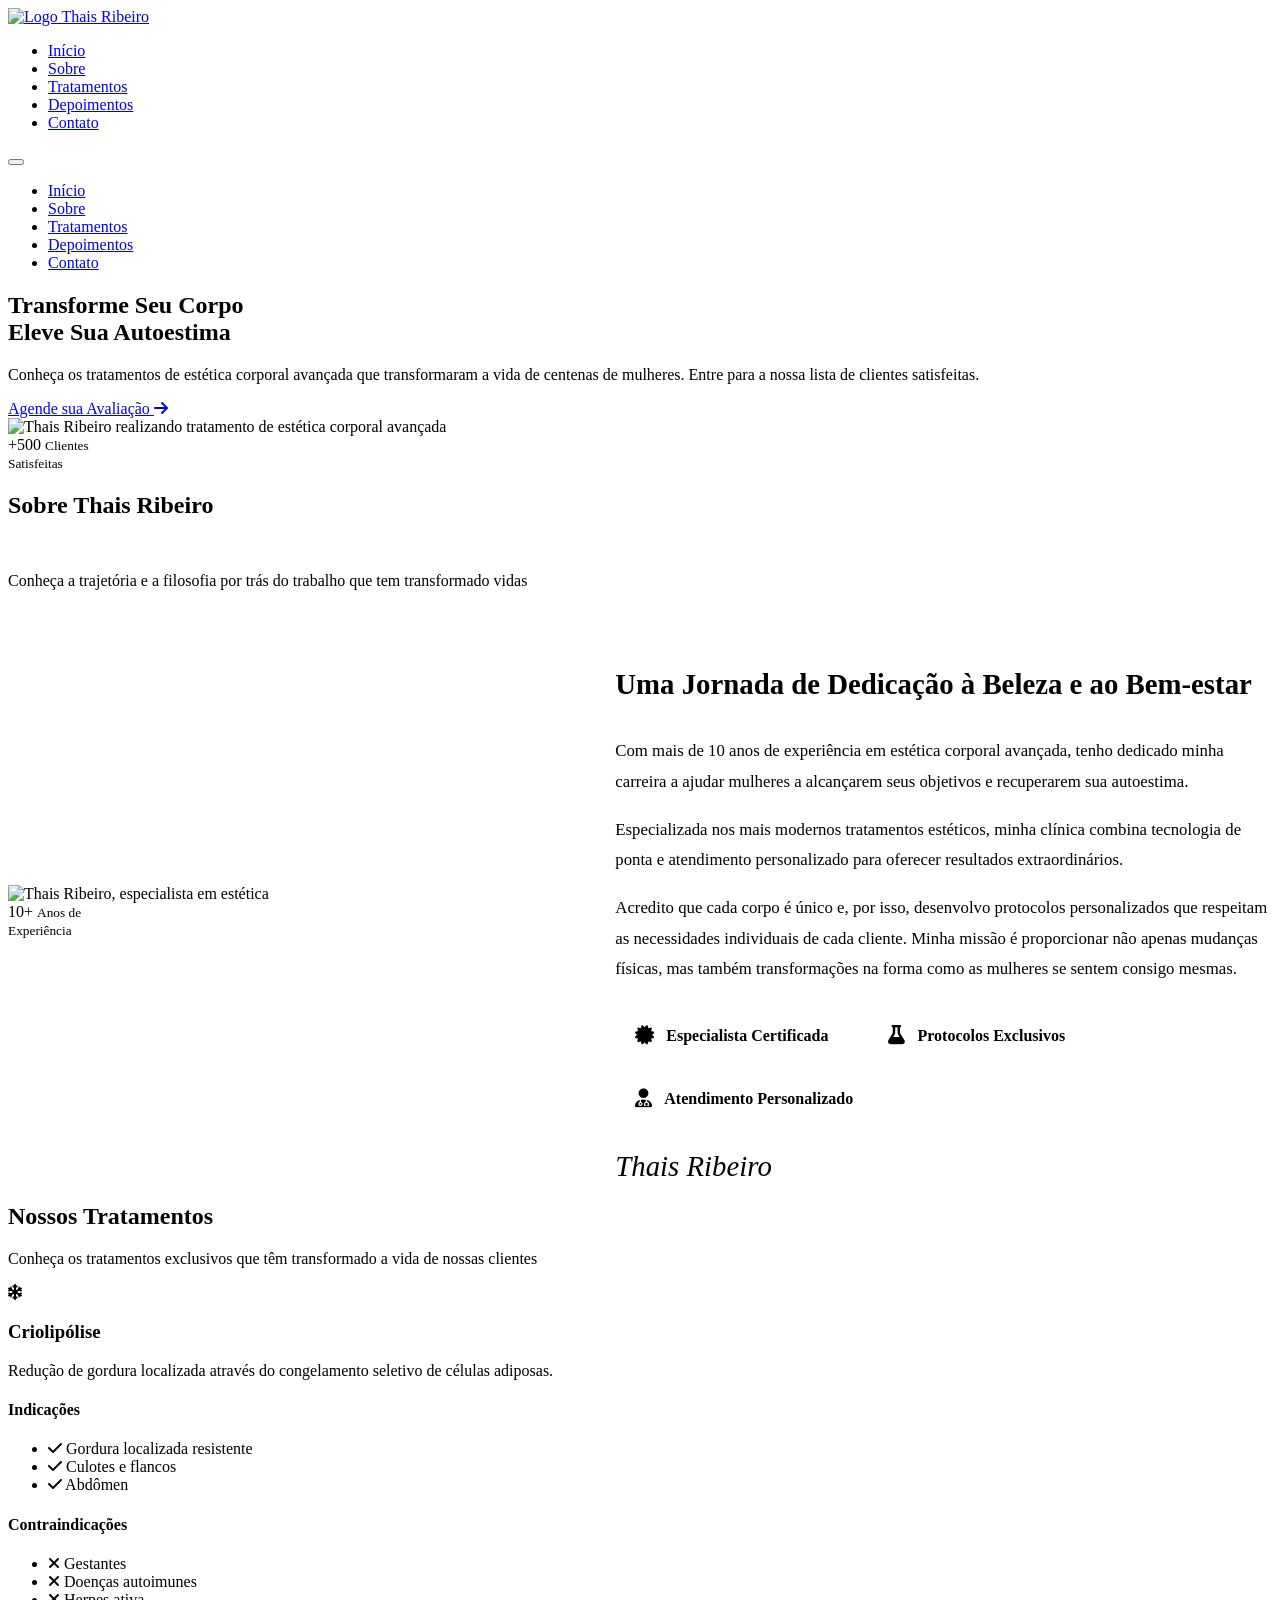
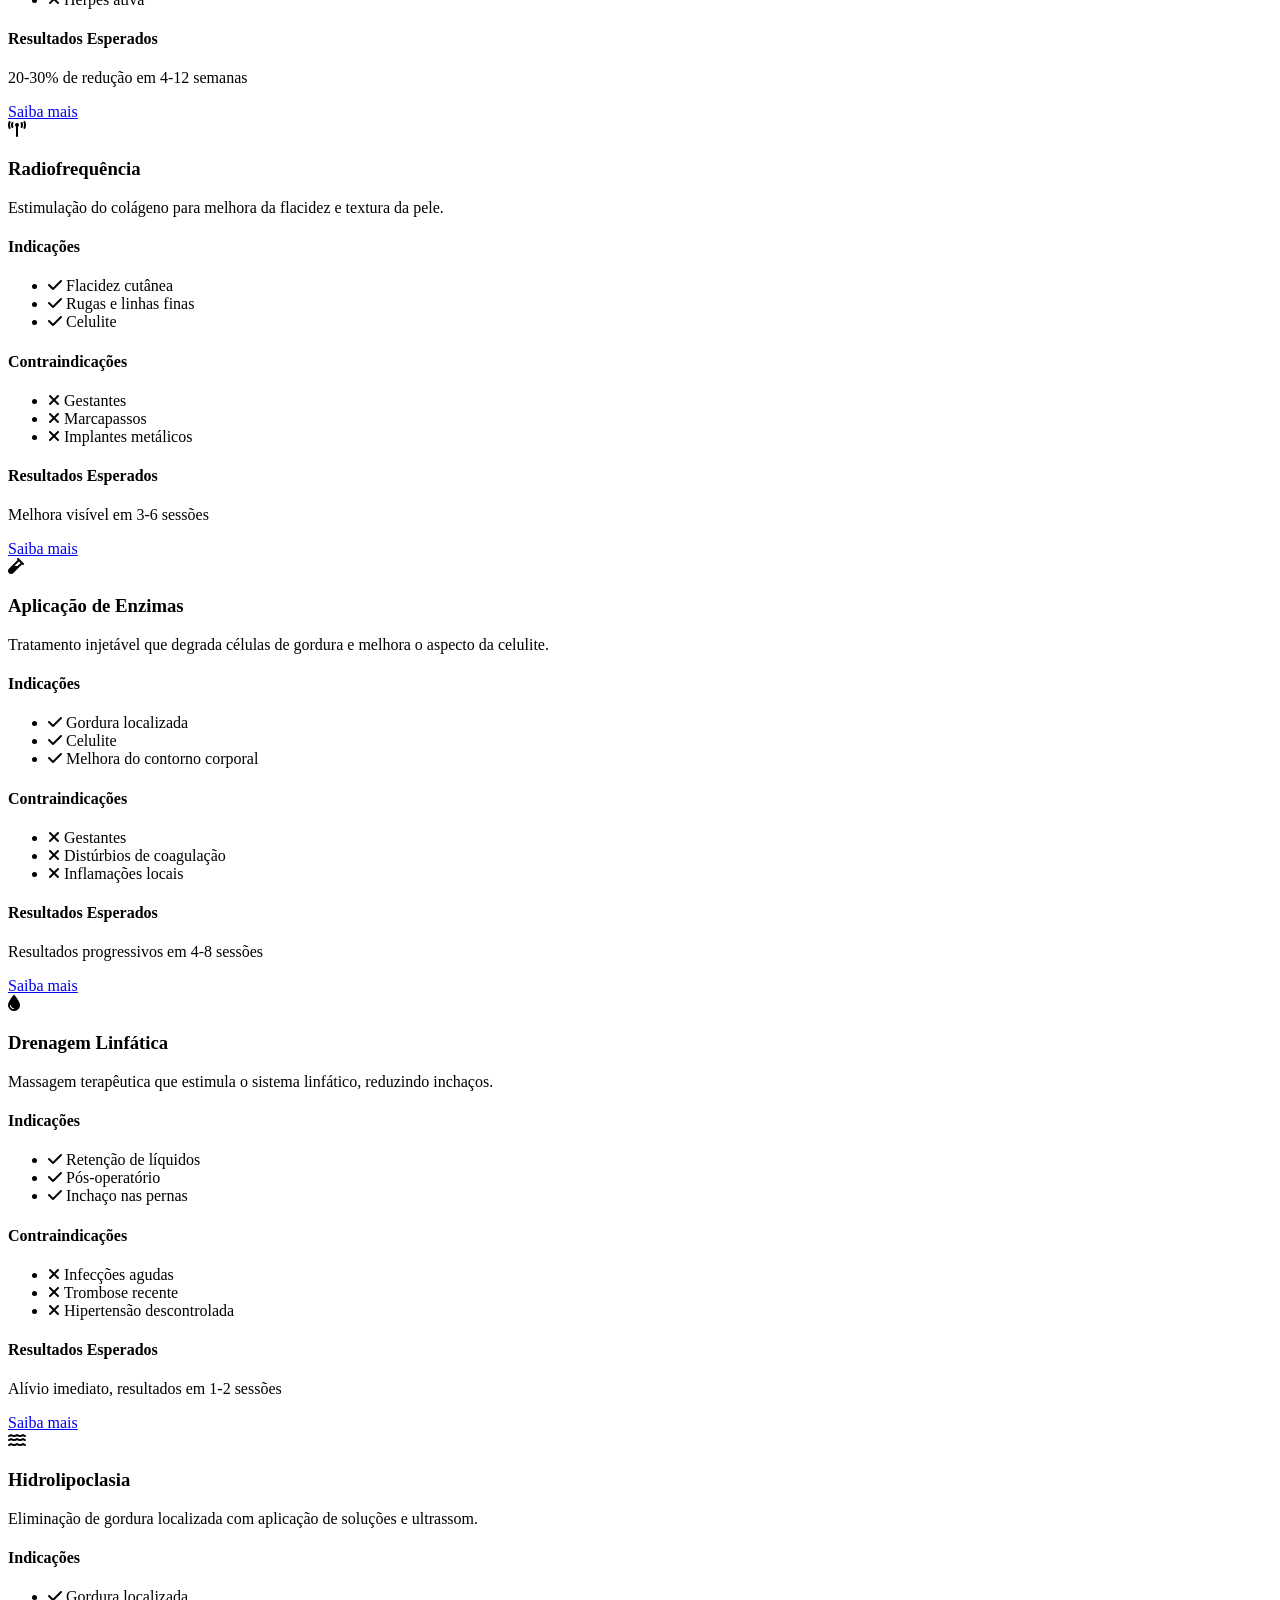
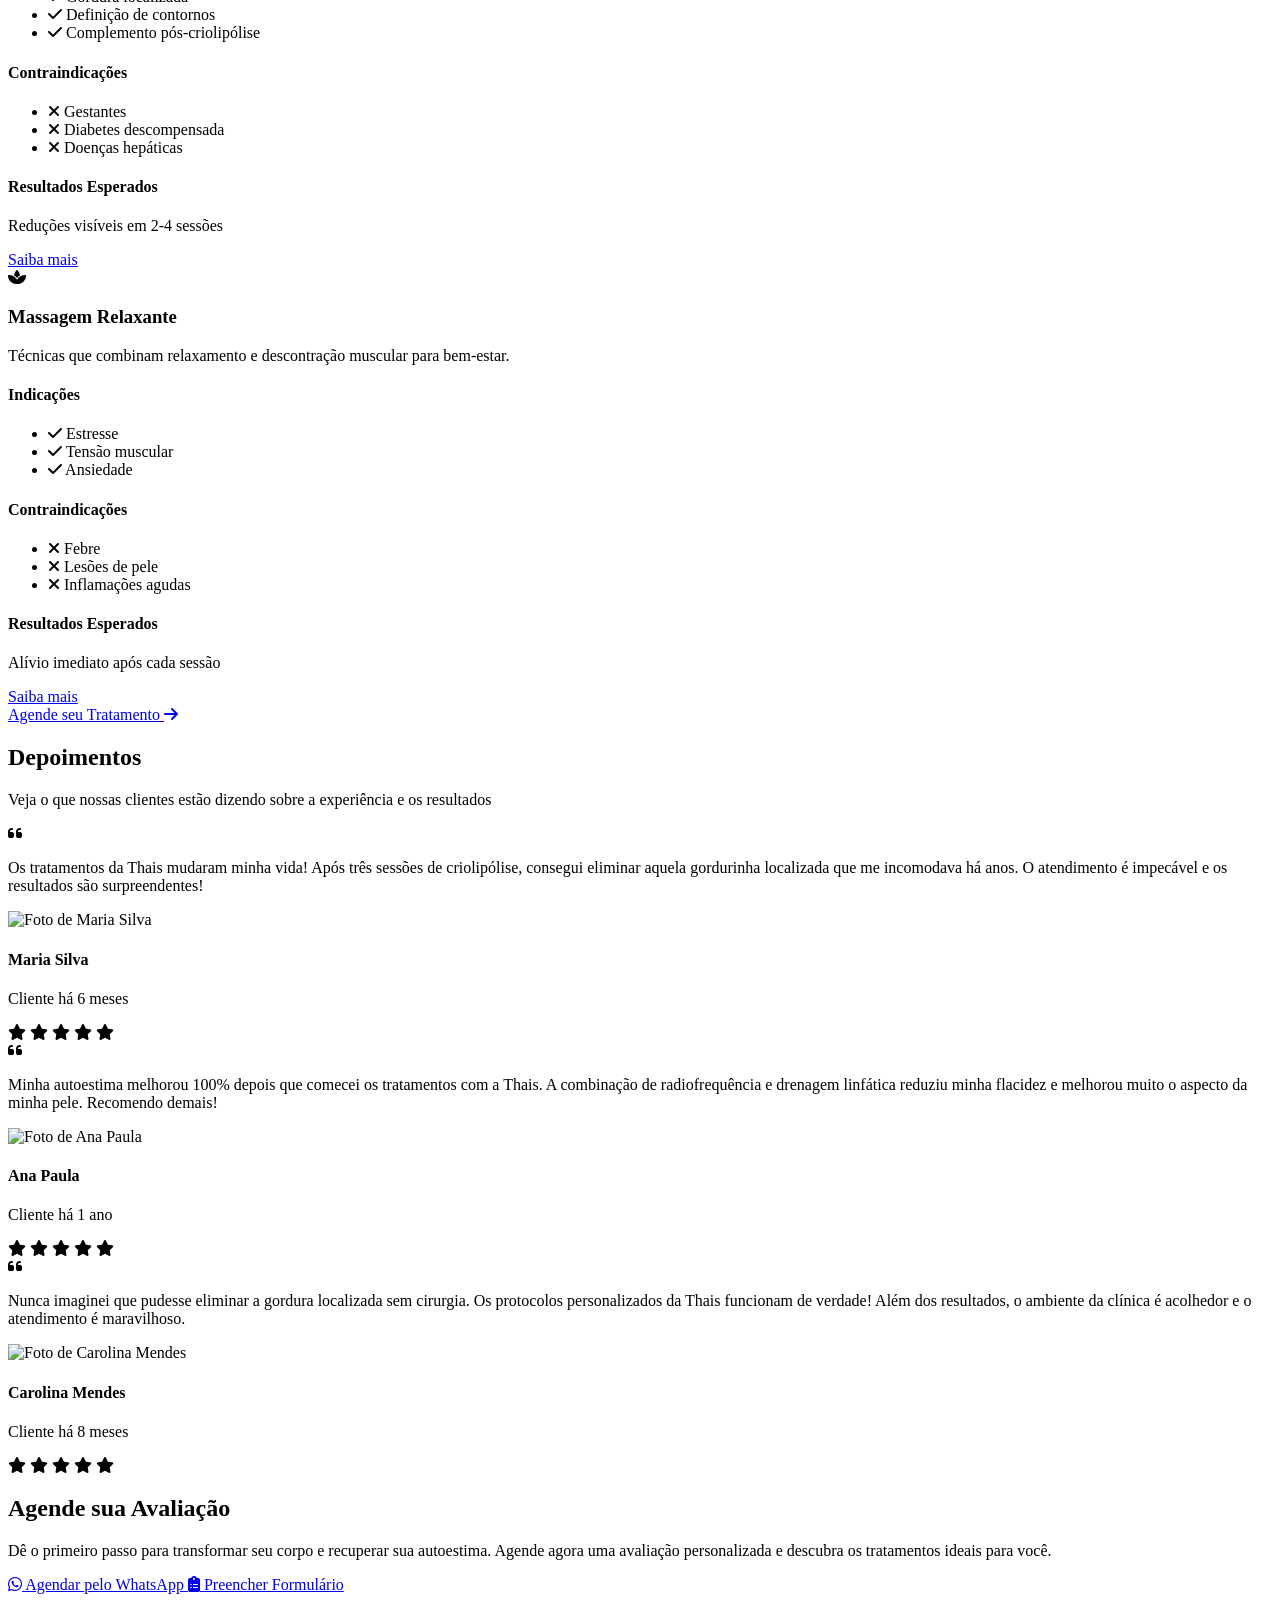
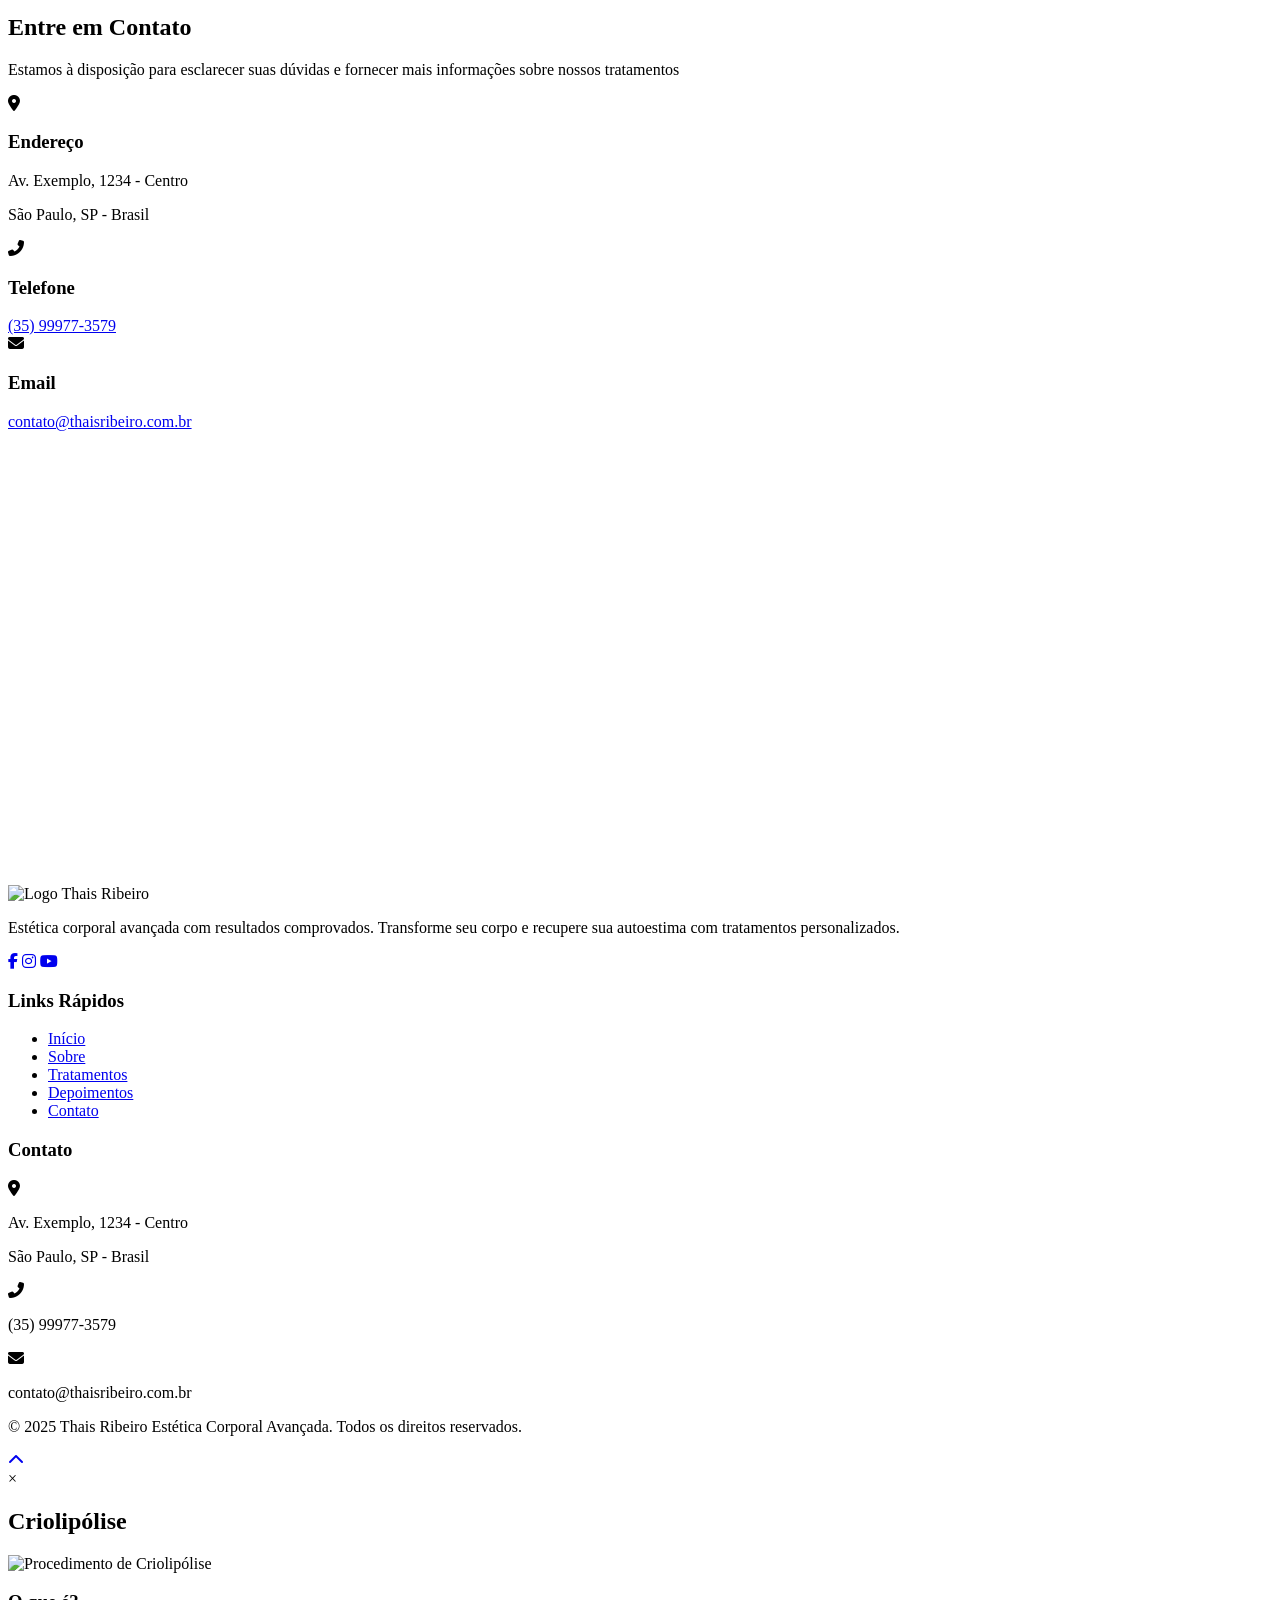
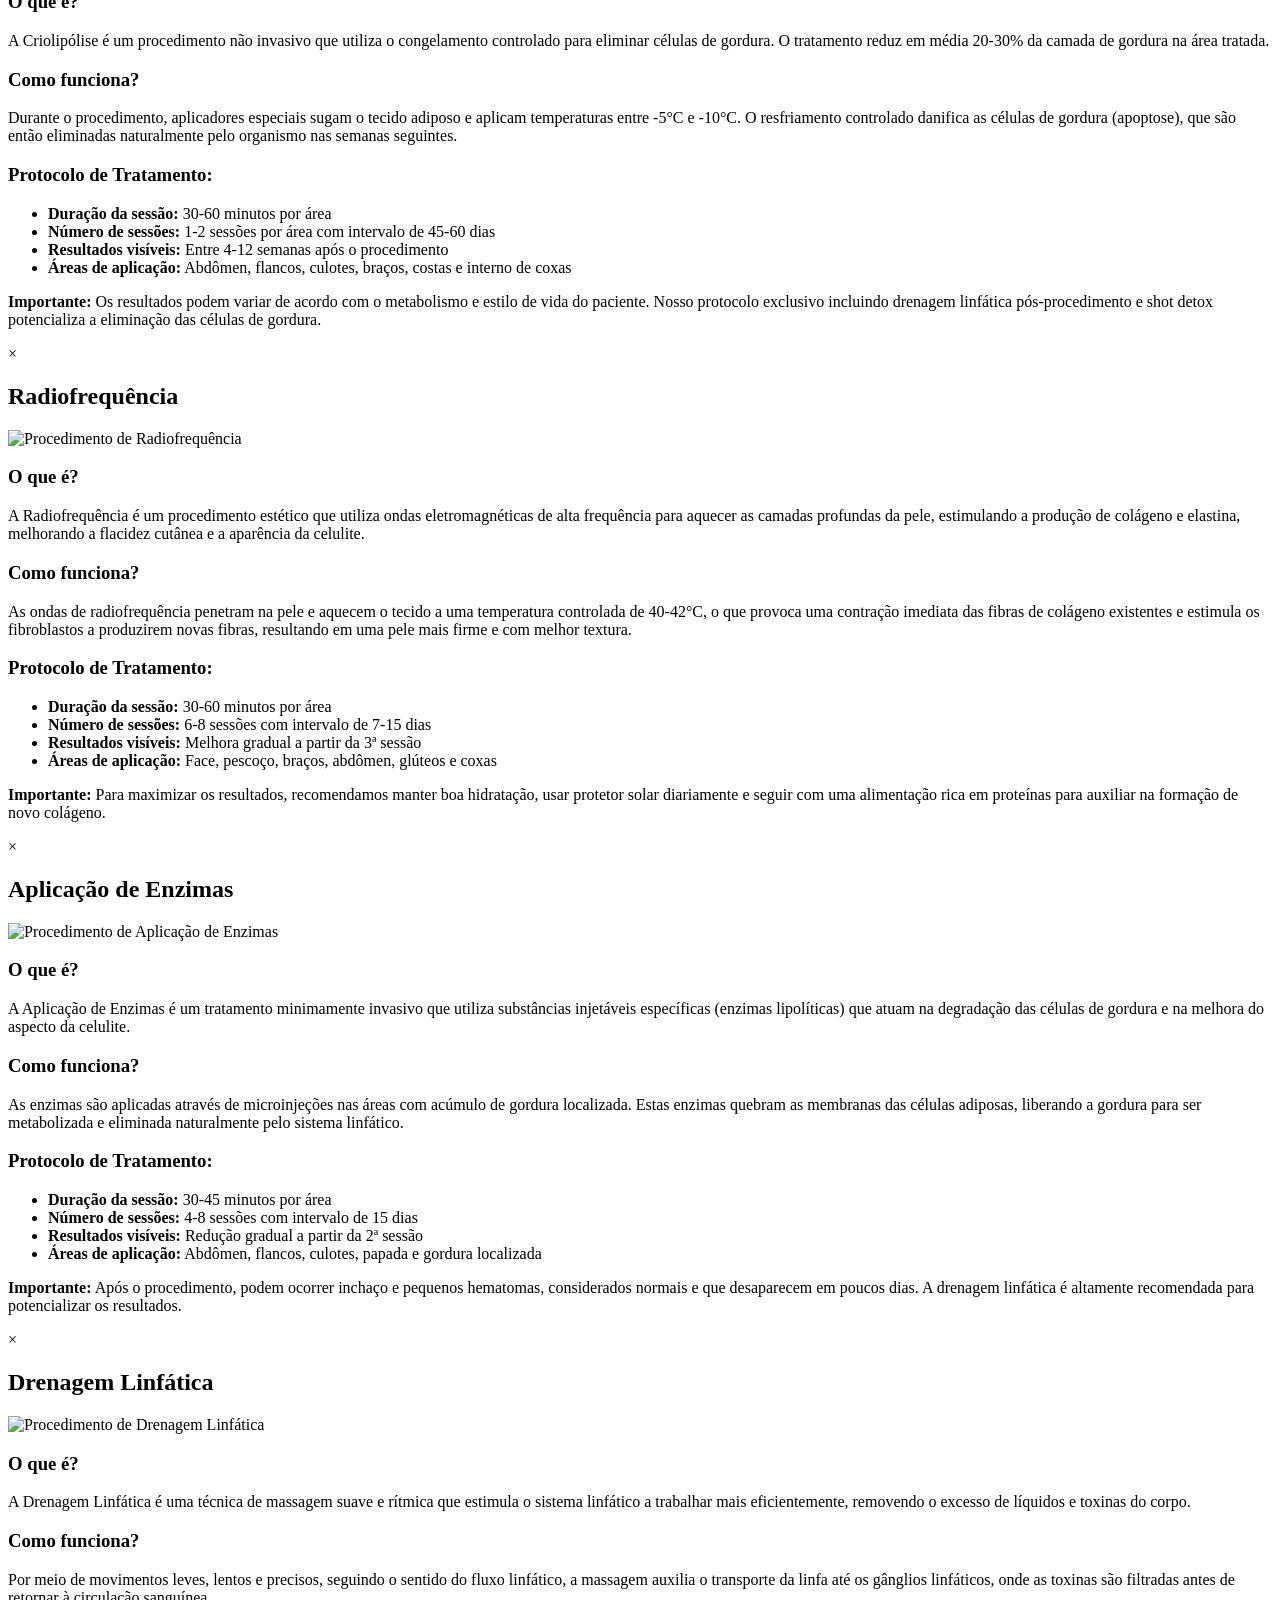
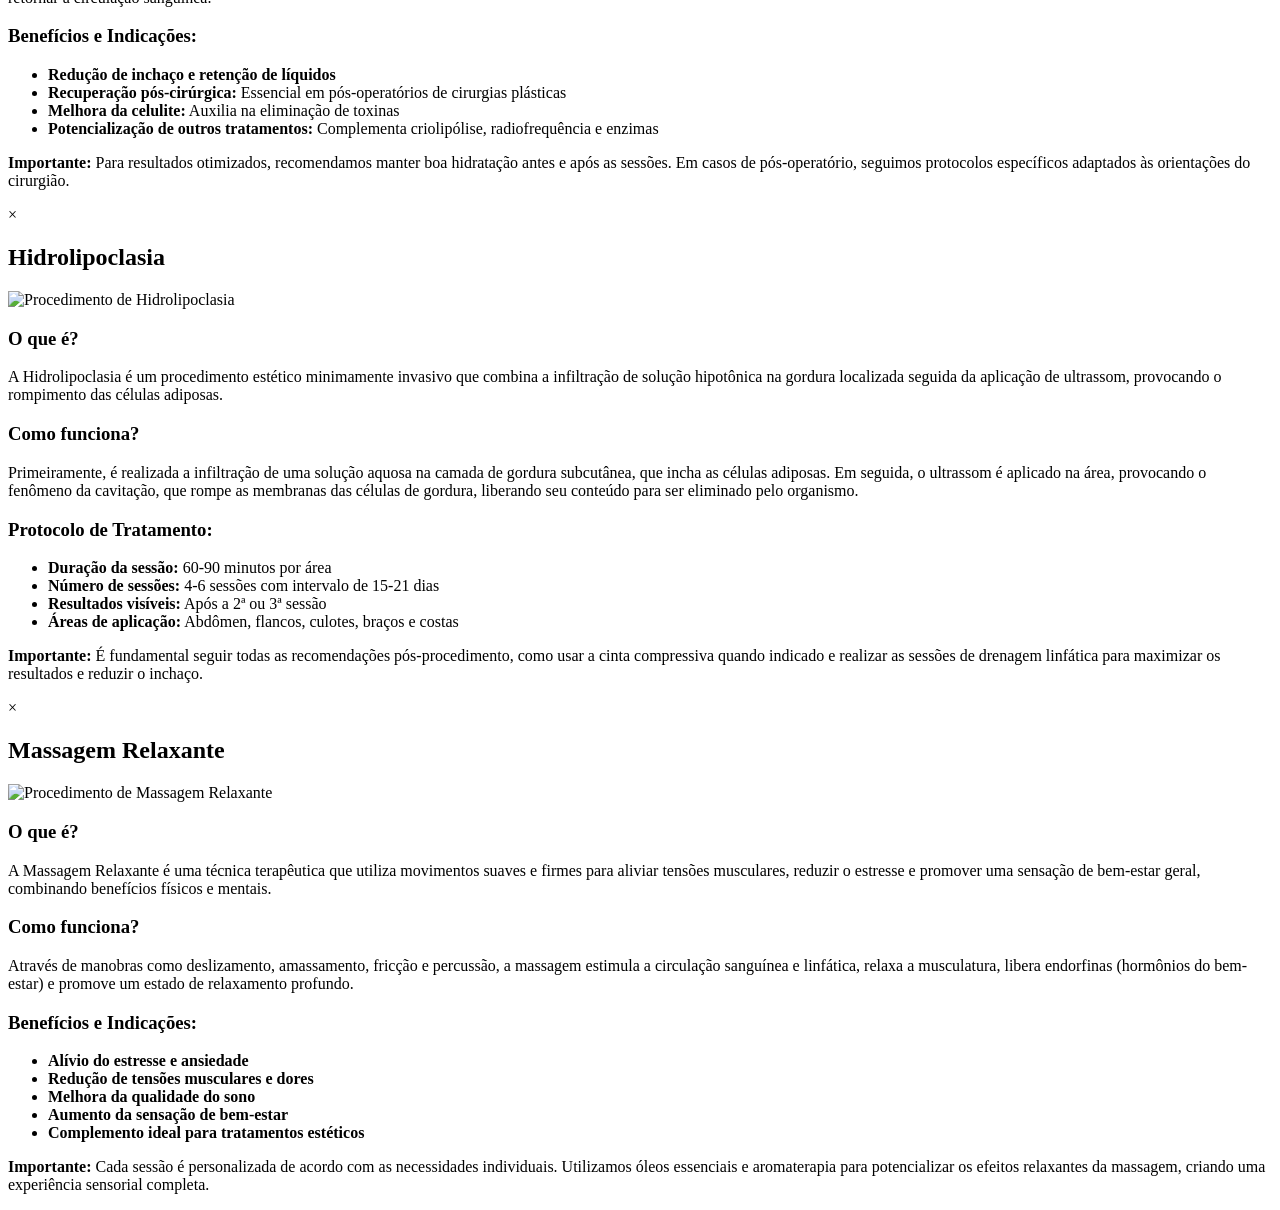
==== commit 746d1e5c: "Update index.html" ====
--- a/index.html
+++ b/index.html
@@ -14,7 +14,7 @@
     
     <title>Thais Ribeiro | Estética Corporal Avançada</title>
     
-    <link rel="stylesheet" href="css/styles.css">
+    <link rel="stylesheet" href="css/about-styles.css">
     <link rel="stylesheet" href="https://cdnjs.cloudflare.com/ajax/libs/font-awesome/6.2.0/css/all.min.css">
     <link rel="preconnect" href="https://fonts.googleapis.com">
     <link rel="preconnect" href="https://fonts.gstatic.com" crossorigin>
--- a/css/about-styles.css
+++ b/css/about-styles.css
@@ -0,0 +1,126 @@
+/* Melhorias na seção Sobre */
+.about-content {
+    display: flex;
+    align-items: center;
+    gap: 60px;
+    margin-top: 50px;
+    flex-wrap: wrap;
+}
+
+.about-image {
+    flex: 1;
+    min-width: 300px;
+    position: relative;
+    box-shadow: var(--box-shadow);
+    border-radius: var(--border-radius);
+    overflow: hidden;
+    transition: var(--transition);
+}
+
+.about-image:hover {
+    transform: translateY(-5px);
+    box-shadow: var(--box-shadow-lg);
+}
+
+.about-image img {
+    width: 100%;
+    height: auto;
+    display: block;
+    transition: transform 0.8s ease;
+}
+
+.about-image:hover img {
+    transform: scale(1.03);
+}
+
+.about-text {
+    flex: 1.2;
+    min-width: 300px;
+}
+
+.about-text h3 {
+    font-family: var(--font-secondary);
+    font-size: 1.8rem;
+    color: var(--primary-dark);
+    margin-bottom: 20px;
+    position: relative;
+    padding-bottom: 15px;
+}
+
+.about-text h3::after {
+    content: '';
+    position: absolute;
+    bottom: 0;
+    left: 0;
+    width: 60px;
+    height: 2px;
+    background-image: linear-gradient(to right, var(--primary-dark), var(--gold));
+}
+
+.about-text p {
+    margin-bottom: 18px;
+    line-height: 1.8;
+    color: var(--text-color);
+    font-size: 1.05rem;
+}
+
+.about-features {
+    display: flex;
+    flex-wrap: wrap;
+    gap: 20px;
+    margin-top: 30px;
+    margin-bottom: 30px;
+}
+
+.feature {
+    display: flex;
+    align-items: center;
+    gap: 12px;
+    background: var(--cream);
+    padding: 12px 20px;
+    border-radius: var(--border-radius-sm);
+    transition: var(--transition);
+}
+
+.feature:hover {
+    transform: translateY(-3px);
+    background: var(--primary-light);
+}
+
+.feature i {
+    color: var(--primary-dark);
+    font-size: 1.2rem;
+}
+
+.feature span {
+    font-weight: 600;
+    color: var(--text-dark);
+}
+
+.signature {
+    font-family: var(--font-secondary);
+    font-size: 1.8rem;
+    color: var(--primary-darker);
+    margin-top: 10px;
+    font-style: italic;
+    position: relative;
+}
+
+.section-divider {
+    width: 80px;
+    height: 3px;
+    background-image: linear-gradient(to right, var(--primary-dark), var(--gold));
+    margin: 10px auto 30px;
+}
+
+/* Responsividade melhorada */
+@media (max-width: 992px) {
+    .about-content {
+        flex-direction: column;
+        gap: 40px;
+    }
+    
+    .about-image, .about-text {
+        flex: 100%;
+    }
+}
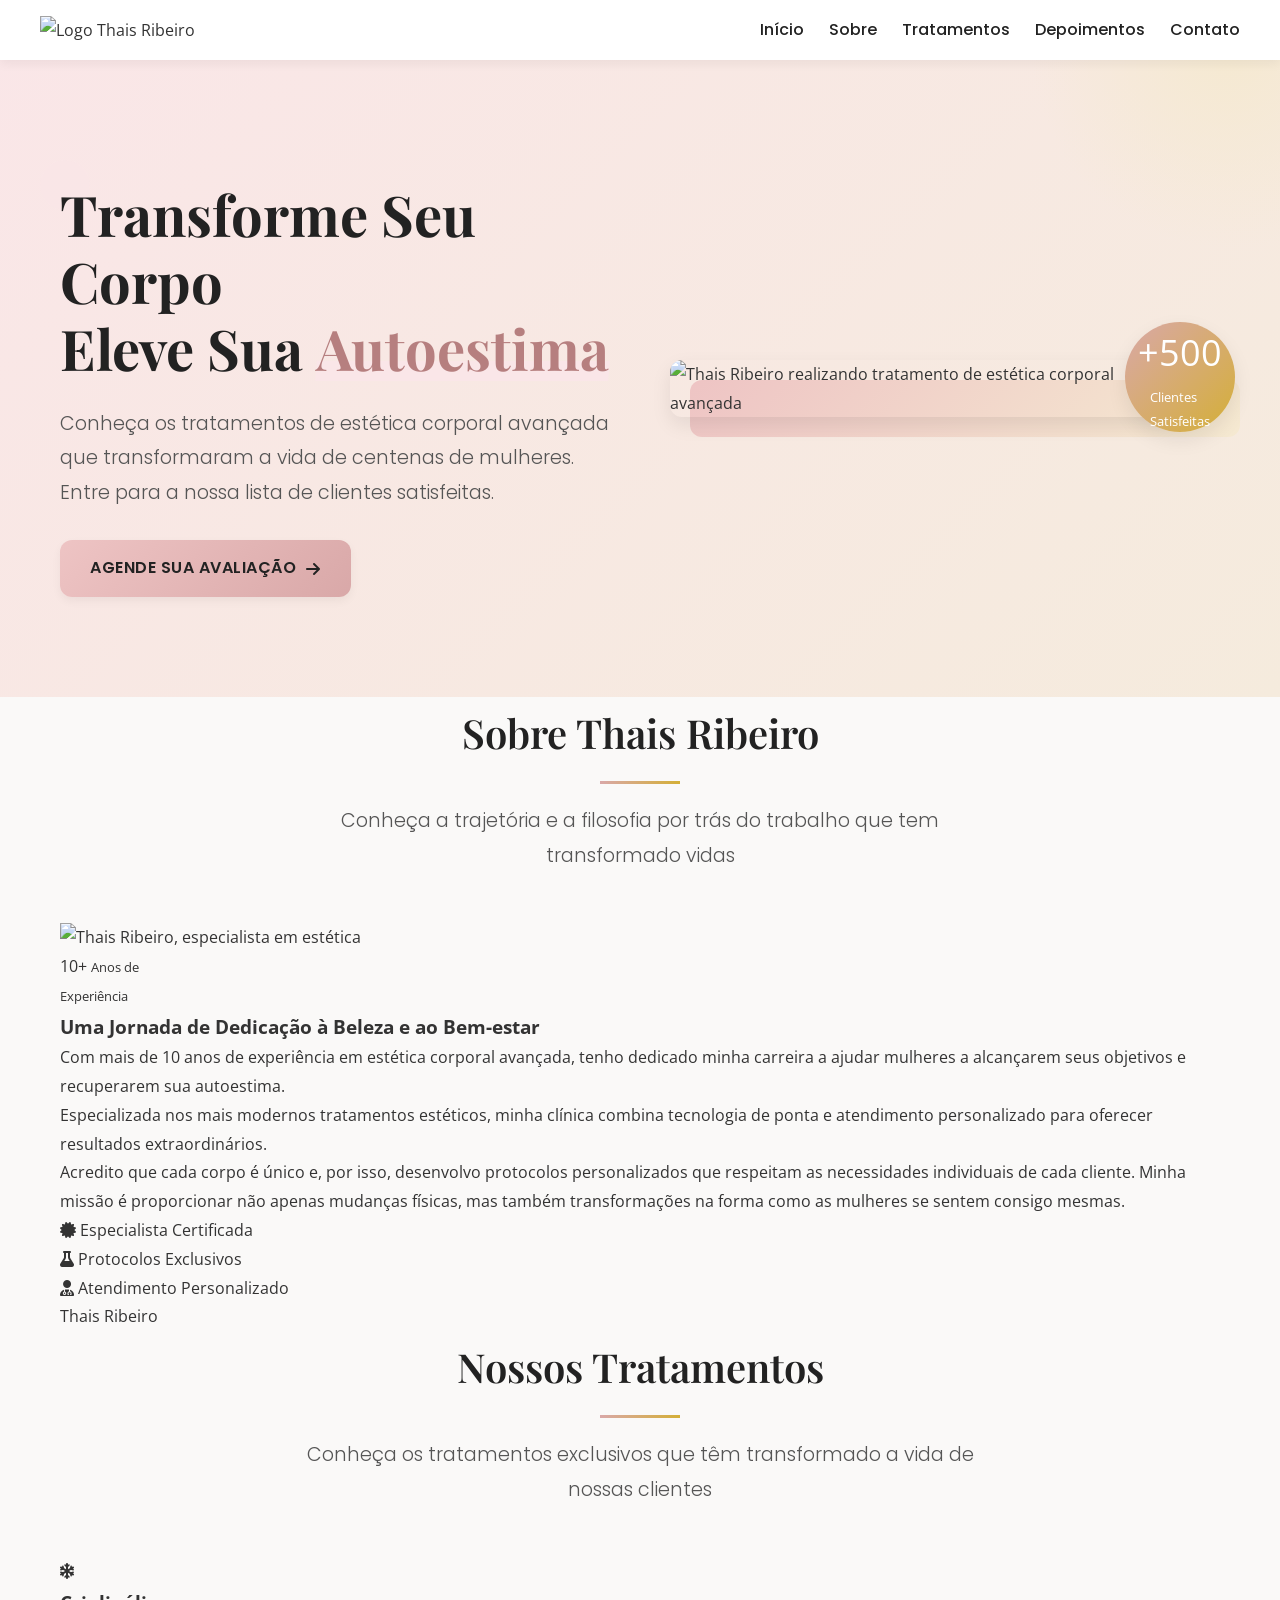
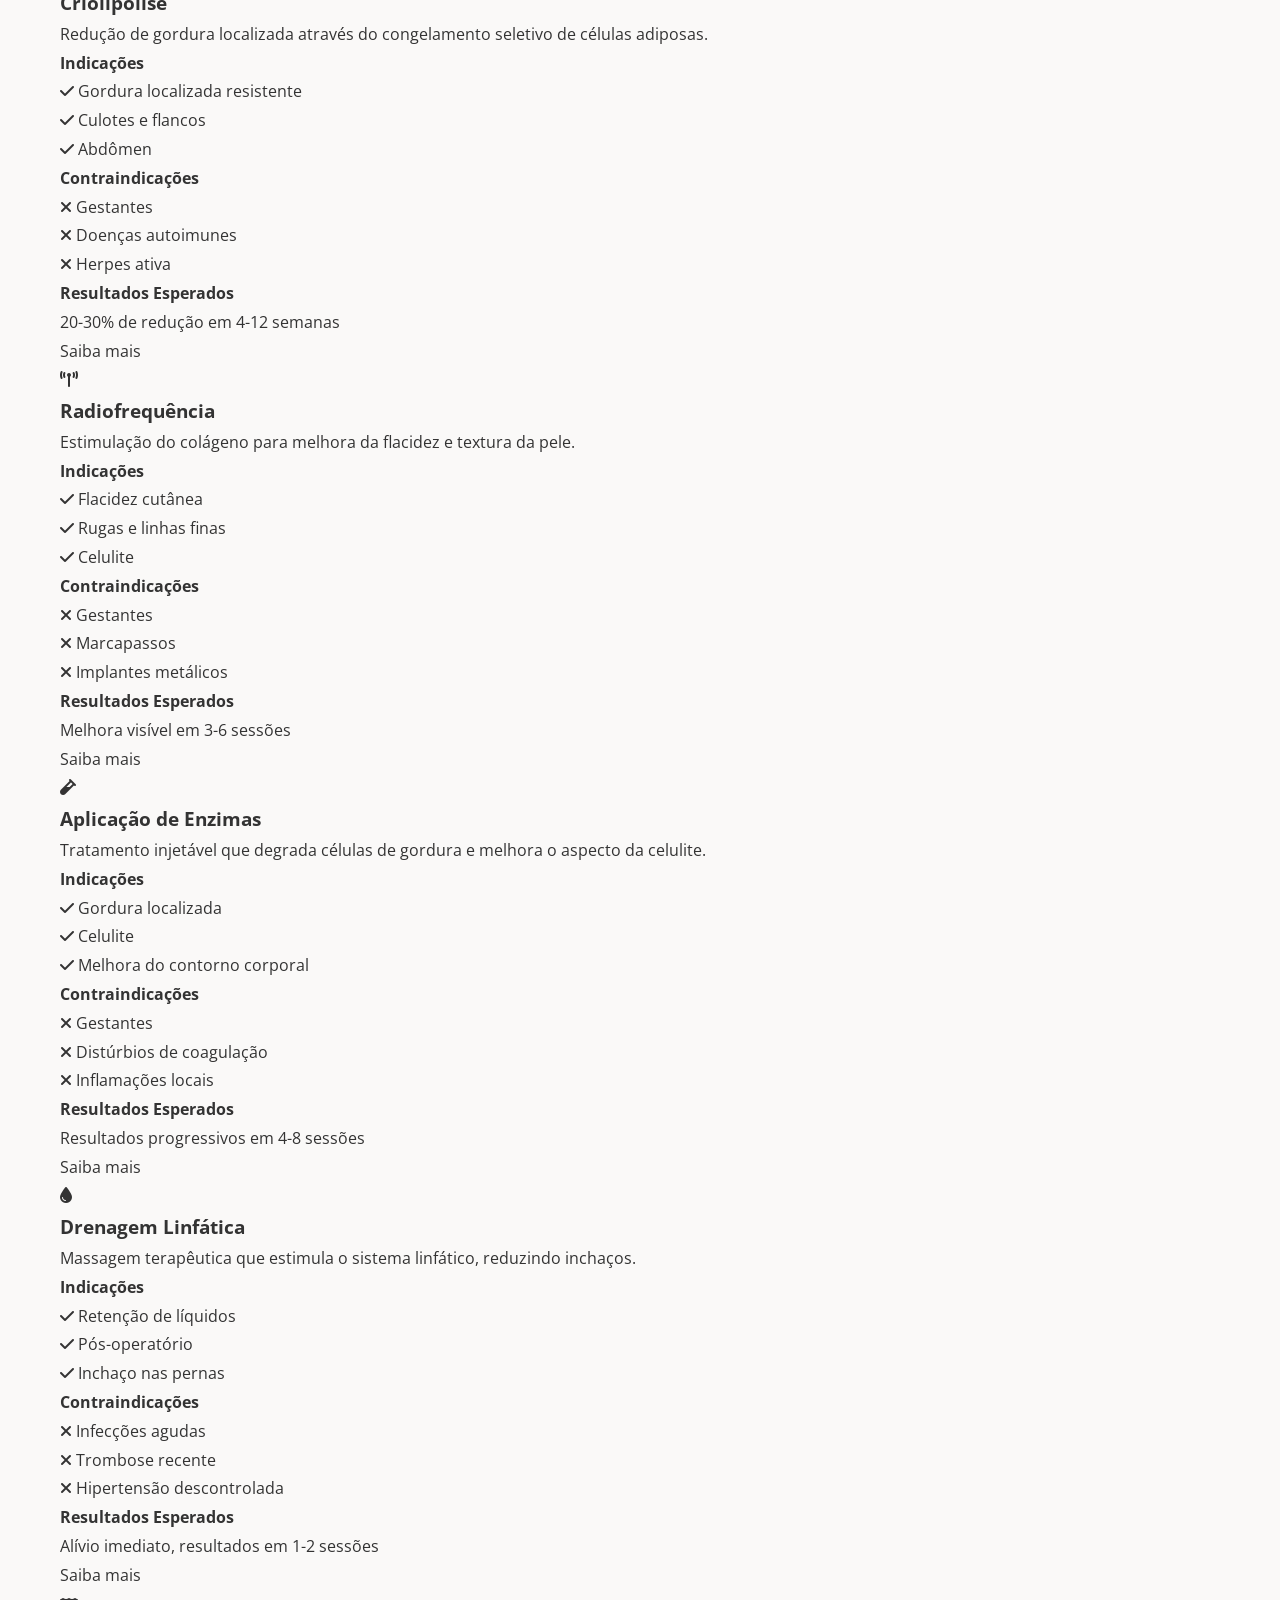
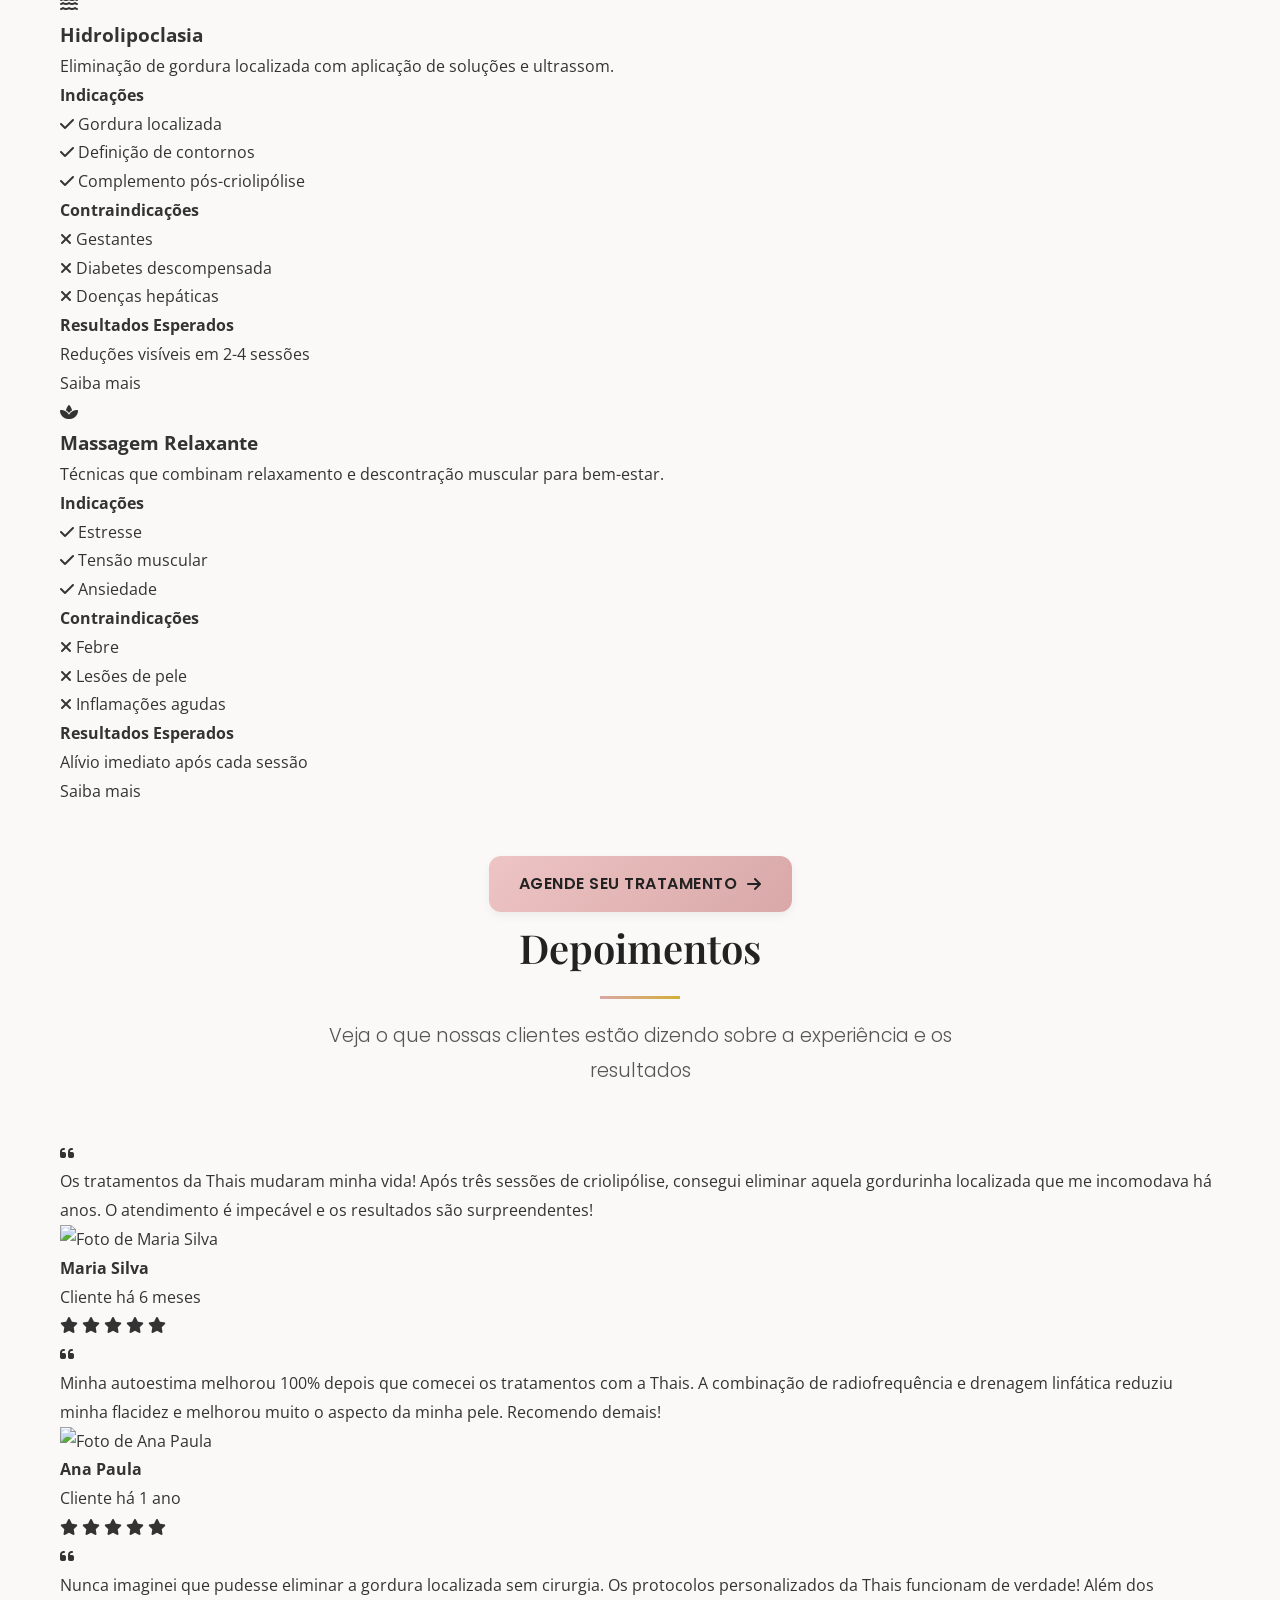
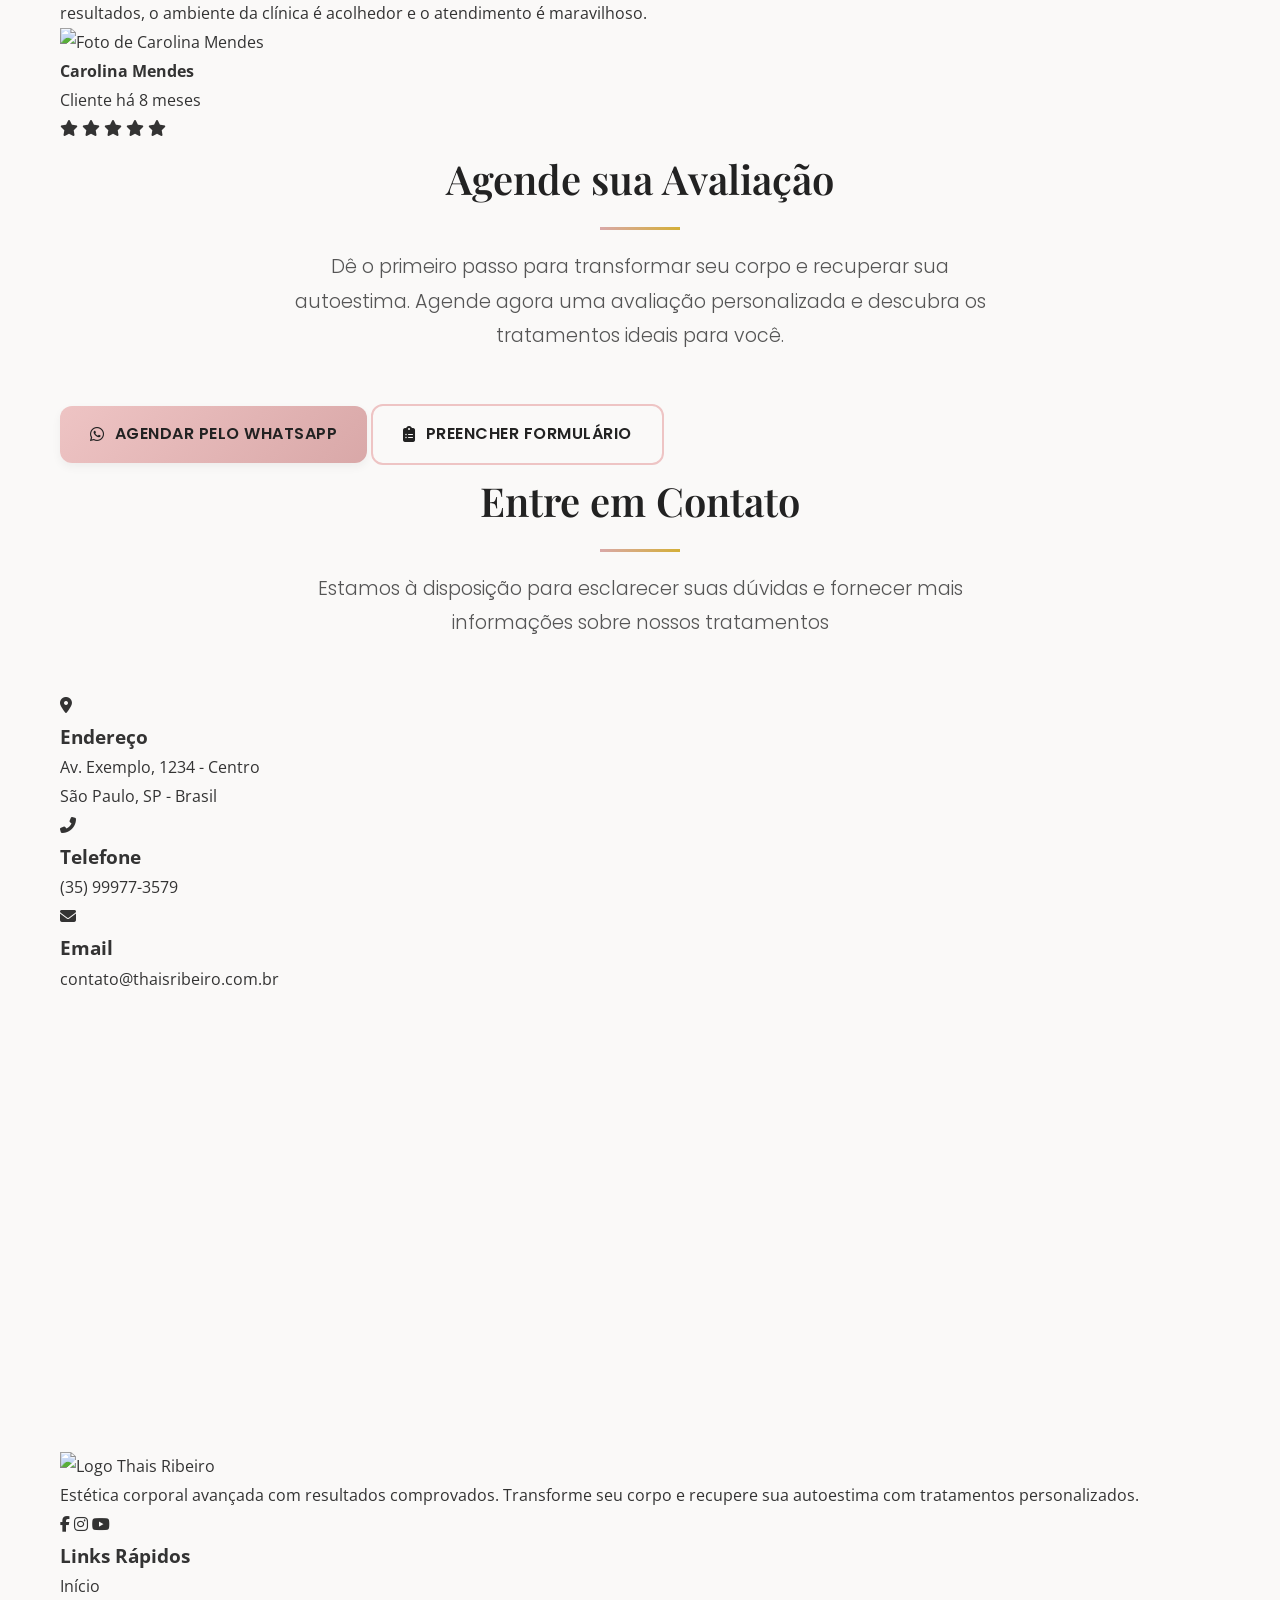
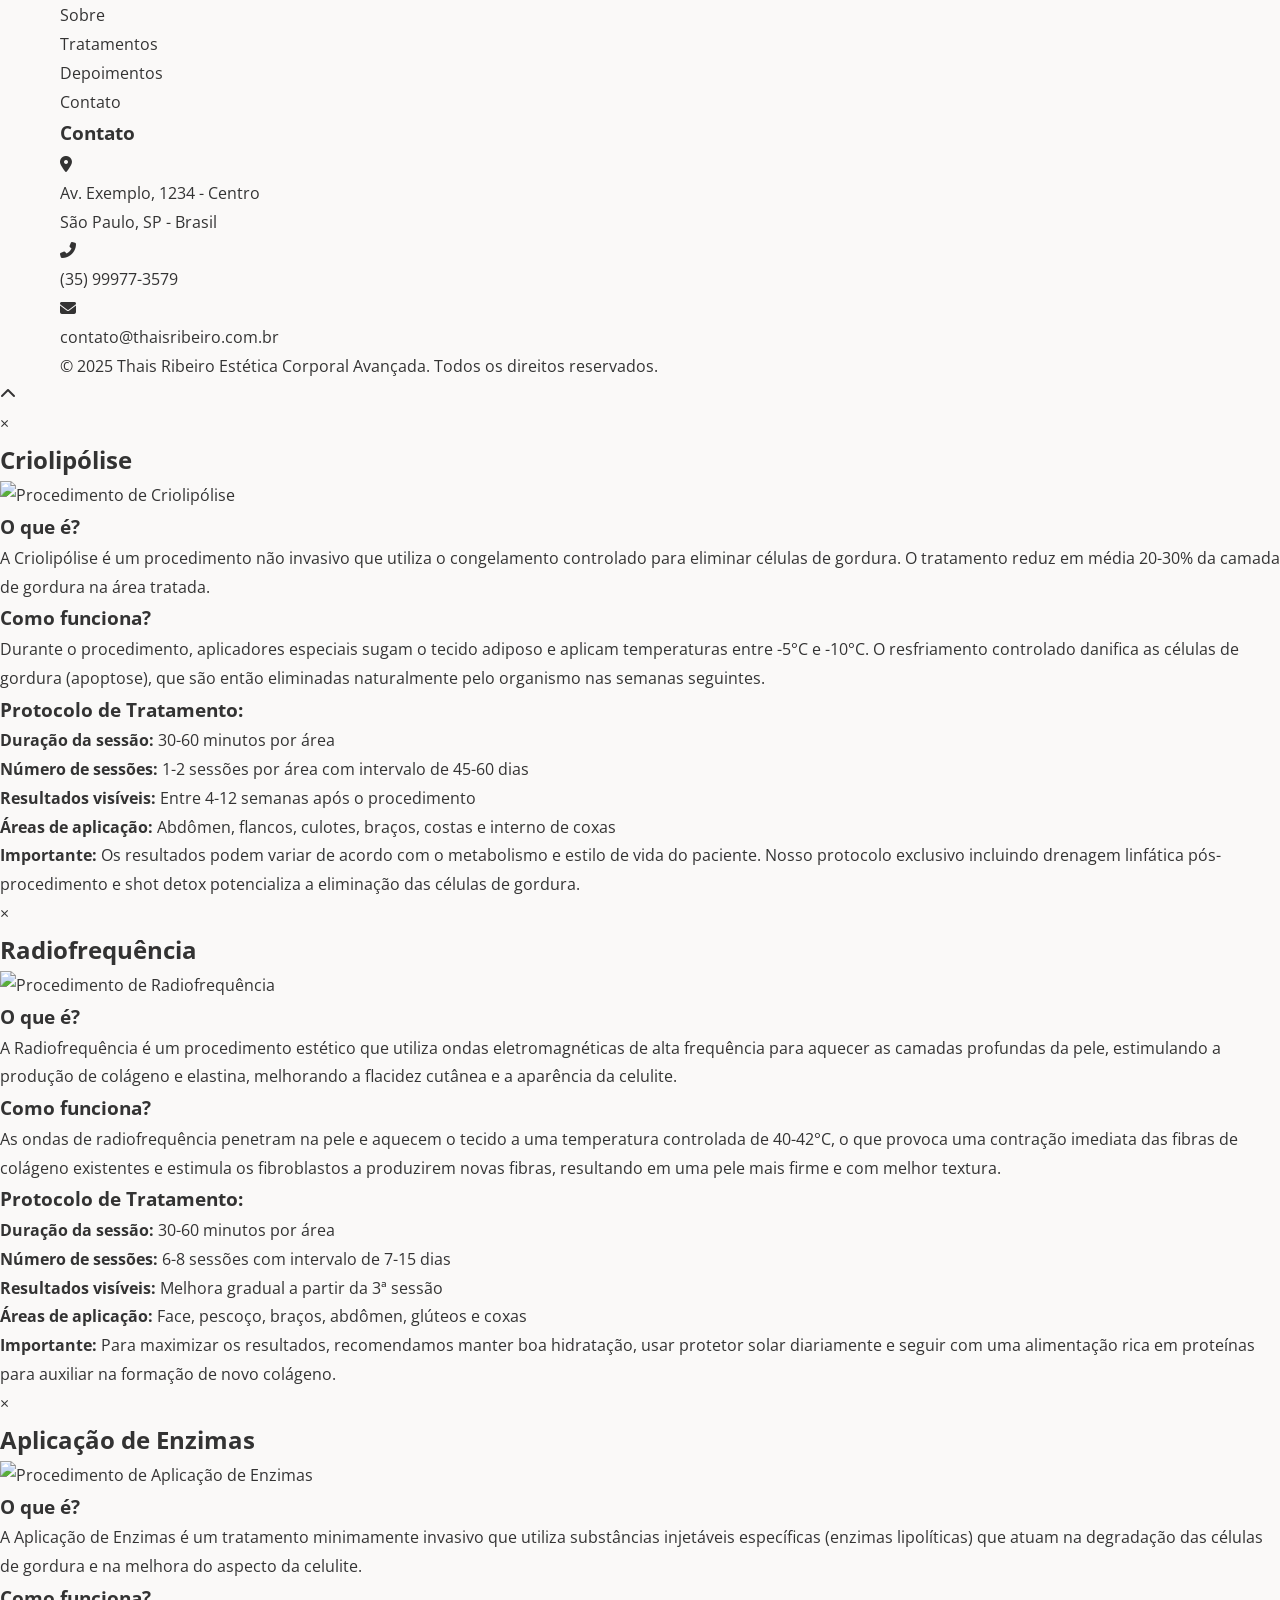
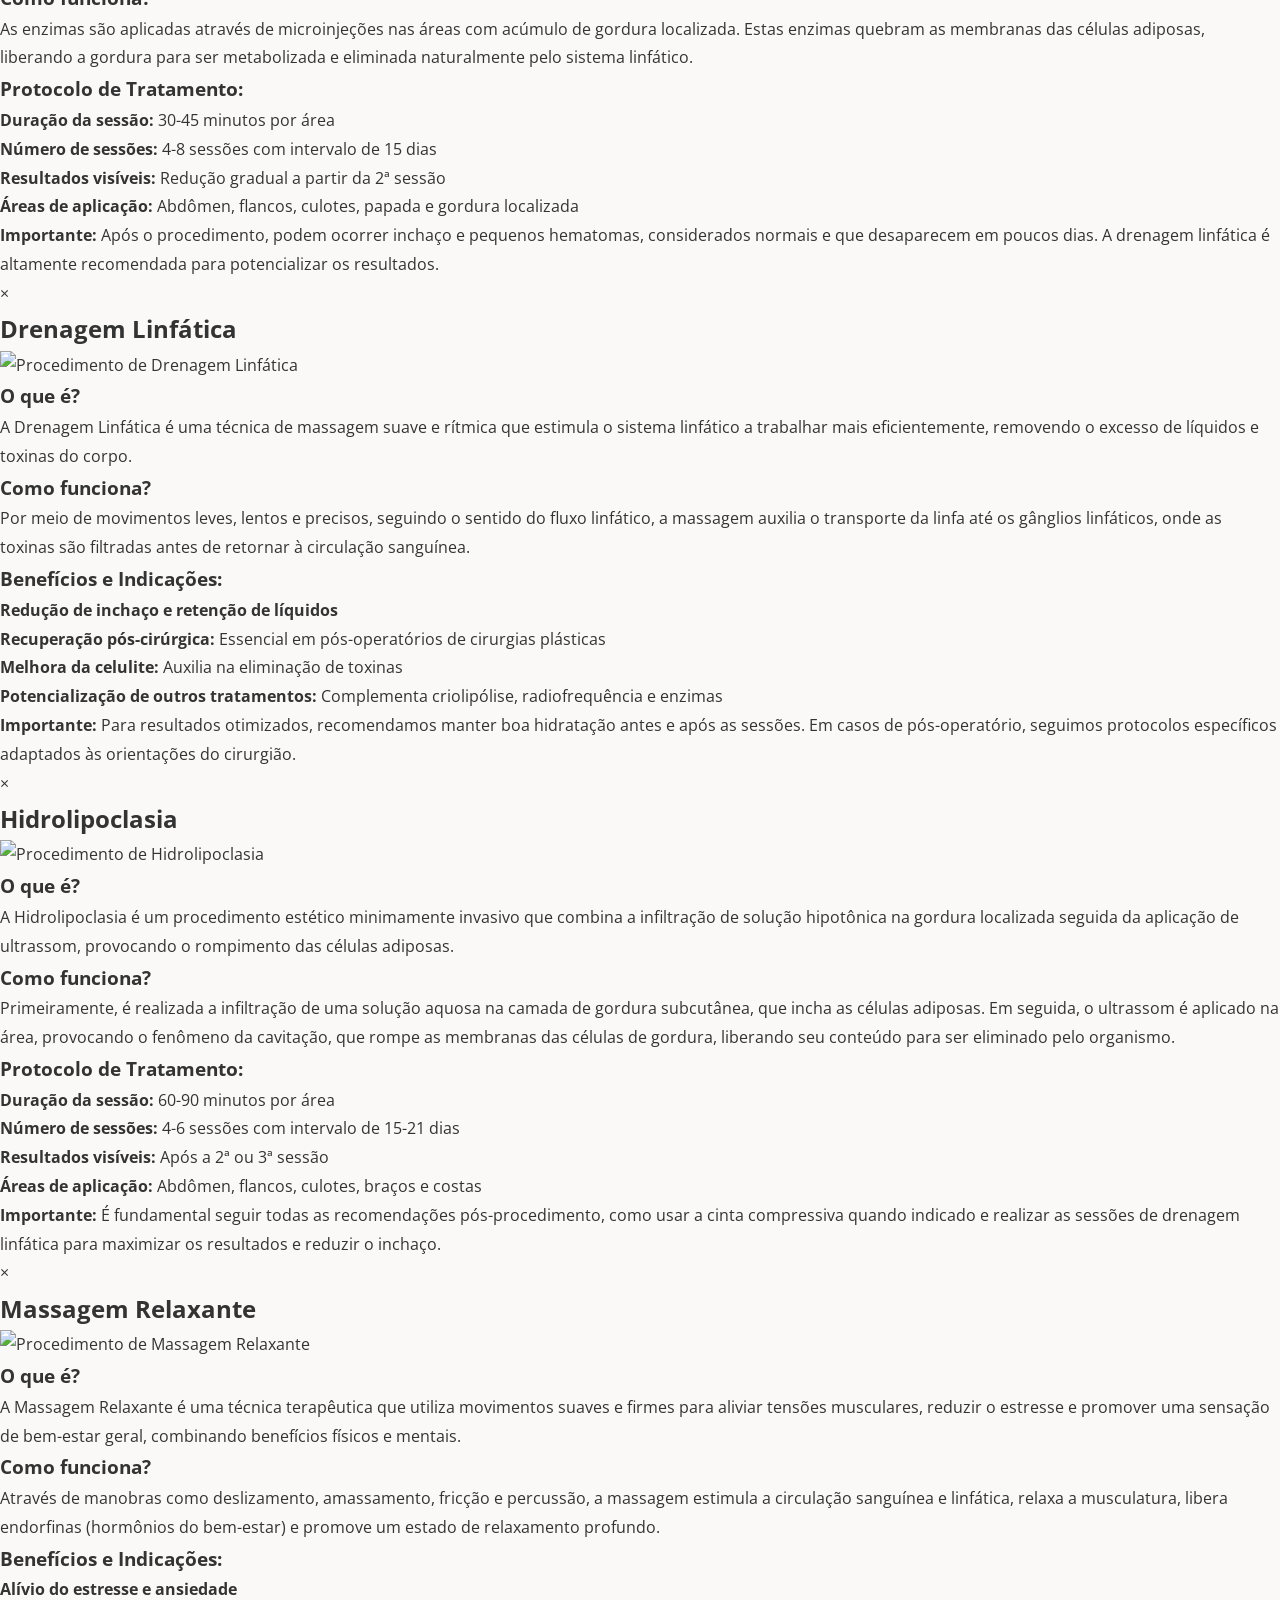
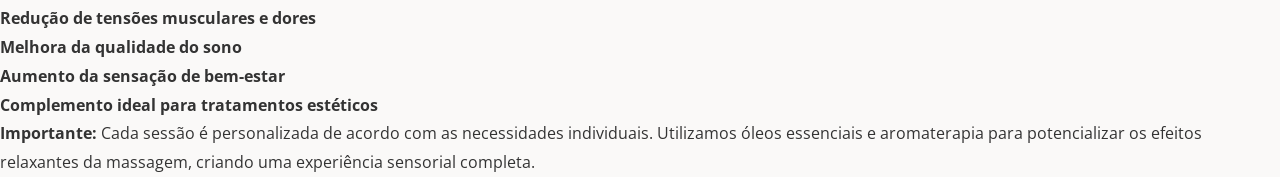
==== commit a78fa3ec: "Update index.html" ====
--- a/index.html
+++ b/index.html
@@ -14,7 +14,7 @@
     
     <title>Thais Ribeiro | Estética Corporal Avançada</title>
     
-    <link rel="stylesheet" href="css/about-styles.css">
+    <link rel="stylesheet" href="css/styles.css">
     <link rel="stylesheet" href="https://cdnjs.cloudflare.com/ajax/libs/font-awesome/6.2.0/css/all.min.css">
     <link rel="preconnect" href="https://fonts.googleapis.com">
     <link rel="preconnect" href="https://fonts.gstatic.com" crossorigin>
--- a/css/styles.css
+++ b/css/styles.css
@@ -0,0 +1,531 @@
+/* ==========================================================================
+   Thais Ribeiro - Estética Corporal Avançada
+   Stylesheet modernizado e otimizado - 2025
+   ========================================================================== */
+
+/* ==========================================================================
+   Variables & Reset
+   ========================================================================== */
+:root {
+    /* Cores principais - Degradê de rosa para dourado */
+    --primary-light: #FAE6E8;
+    --primary: #EEC4C4;
+    --primary-dark: #D9A8A8;
+    --primary-darker: #B67F7F;
+    --gold-light: #F5E9D1;
+    --gold: #D4AF37;
+    --gold-dark: #A68829;
+    
+    /* Neutros */
+    --white: #FFFFFF;
+    --off-white: #FAF9F8;
+    --cream: #F5EBDD;
+    --light-gray: #E8E8E8;
+    --gray: #A9A9A9;
+    --dark-gray: #555555;
+    --text-color: #333333;
+    --text-dark: #222222;
+    
+    /* Utilitários */
+    --success: #4CAF50;
+    --warning: #FFC107;
+    --error: #F44336;
+    --info: #2196F3;
+    
+    /* Tipografia */
+    --font-primary: 'Poppins', sans-serif;
+    --font-secondary: 'Playfair Display', serif;
+    --font-text: 'Open Sans', sans-serif;
+    
+    /* Bordas e sombras */
+    --border-radius-sm: 6px;
+    --border-radius: 12px;
+    --border-radius-lg: 24px;
+    --box-shadow-sm: 0 4px 10px rgba(0, 0, 0, 0.05);
+    --box-shadow: 0 8px 20px rgba(0, 0, 0, 0.08);
+    --box-shadow-lg: 0 15px 40px rgba(0, 0, 0, 0.1);
+    
+    /* Transições */
+    --transition-fast: all 0.2s ease;
+    --transition: all 0.3s ease;
+    --transition-slow: all 0.5s ease;
+    
+    /* Breakpoints */
+    --breakpoint-sm: 576px;
+    --breakpoint-md: 768px;
+    --breakpoint-lg: 992px;
+    --breakpoint-xl: 1200px;
+}
+
+* {
+    margin: 0;
+    padding: 0;
+    box-sizing: border-box;
+}
+
+html {
+    scroll-behavior: smooth;
+    scroll-padding-top: 80px;
+}
+
+body {
+    background-color: var(--off-white);
+    color: var(--text-color);
+    line-height: 1.8;
+    font-family: var(--font-text);
+    font-size: 16px;
+    overflow-x: hidden;
+}
+
+img {
+    max-width: 100%;
+    height: auto;
+}
+
+ul, ol {
+    list-style: none;
+}
+
+a {
+    text-decoration: none;
+    color: inherit;
+    transition: var(--transition);
+}
+
+/* ==========================================================================
+   Utilidades e Classes Comuns
+   ========================================================================== */
+.container {
+    max-width: 1200px;
+    margin: 0 auto;
+    padding: 0 20px;
+    position: relative;
+}
+
+.text-center {
+    text-align: center;
+}
+
+.mt-50 {
+    margin-top: 50px;
+}
+
+.section-title {
+    font-family: var(--font-secondary);
+    font-size: 2.5rem;
+    color: var(--text-dark);
+    margin-bottom: 20px;
+    text-align: center;
+    position: relative;
+    padding-bottom: 15px;
+    font-weight: 600;
+}
+
+.section-title::after {
+    content: '';
+    position: absolute;
+    bottom: 0;
+    left: 50%;
+    transform: translateX(-50%);
+    width: 80px;
+    height: 3px;
+    background-image: linear-gradient(to right, var(--primary-dark), var(--gold));
+}
+
+.section-subtitle {
+    text-align: center;
+    font-size: 1.2rem;
+    color: var(--dark-gray);
+    margin-bottom: 50px;
+    max-width: 700px;
+    margin-left: auto;
+    margin-right: auto;
+    font-family: var(--font-primary);
+    font-weight: 300;
+}
+
+.highlight {
+    position: relative;
+    display: inline-block;
+    color: var(--primary-darker);
+    z-index: 1;
+}
+
+.highlight::after {
+    content: '';
+    position: absolute;
+    bottom: 0;
+    left: 0;
+    width: 100%;
+    height: 30%;
+    background-color: var(--primary-light);
+    z-index: -1;
+    transform: skewX(-5deg);
+    transition: var(--transition);
+}
+
+.highlight:hover::after {
+    height: 100%;
+    background-color: var(--primary);
+}
+
+/* ==========================================================================
+   Botões
+   ========================================================================== */
+.btn {
+    display: inline-flex;
+    align-items: center;
+    justify-content: center;
+    padding: 14px 30px;
+    border: none;
+    border-radius: var(--border-radius);
+    cursor: pointer;
+    font-size: 16px;
+    font-weight: 600;
+    text-align: center;
+    transition: var(--transition);
+    letter-spacing: 0.5px;
+    text-transform: uppercase;
+    font-family: var(--font-primary);
+    position: relative;
+    overflow: hidden;
+    z-index: 1;
+    gap: 10px;
+    min-width: 180px;
+}
+
+.btn-primary {
+    background-image: linear-gradient(135deg, var(--primary), var(--primary-dark));
+    color: var(--text-dark);
+    box-shadow: var(--box-shadow-sm);
+}
+
+.btn-primary:hover {
+    transform: translateY(-2px);
+    box-shadow: var(--box-shadow);
+    background-image: linear-gradient(135deg, var(--primary-dark), var(--primary-darker));
+    color: var(--white);
+}
+
+.btn-outline {
+    background-color: transparent;
+    border: 2px solid var(--primary);
+    color: var(--text-dark);
+}
+
+.btn-outline:hover {
+    background-color: var(--primary-light);
+    transform: translateY(-2px);
+    box-shadow: var(--box-shadow-sm);
+    border-color: var(--primary-dark);
+}
+
+.btn i {
+    transition: var(--transition);
+}
+
+.btn:hover i {
+    transform: translateX(5px);
+}
+
+/* ==========================================================================
+   Header e Navegação
+   ========================================================================== */
+header {
+    background-color: var(--white);
+    box-shadow: var(--box-shadow-sm);
+    position: fixed;
+    width: 100%;
+    z-index: 1000;
+    top: 0;
+    transition: var(--transition);
+}
+
+header.scrolled {
+    box-shadow: var(--box-shadow);
+    padding: 5px 0;
+}
+
+.header-container {
+    display: flex;
+    justify-content: space-between;
+    align-items: center;
+    padding: 15px 0;
+}
+
+.logo {
+    width: 180px;
+    transition: var(--transition);
+}
+
+header.scrolled .logo {
+    width: 150px;
+}
+
+.nav-links {
+    display: flex;
+    list-style: none;
+    gap: 25px;
+}
+
+.nav-links a {
+    text-decoration: none;
+    color: var(--text-dark);
+    font-family: var(--font-primary);
+    font-weight: 500;
+    font-size: 16px;
+    position: relative;
+    transition: var(--transition);
+    padding: 5px 0;
+}
+
+.nav-links a:hover {
+    color: var(--primary-dark);
+}
+
+.nav-links a::after {
+    content: '';
+    position: absolute;
+    bottom: 0;
+    left: 0;
+    width: 0;
+    height: 2px;
+    background-image: linear-gradient(to right, var(--primary), var(--gold));
+    transition: var(--transition);
+}
+
+.nav-links a:hover::after {
+    width: 100%;
+}
+
+.mobile-menu-btn {
+    display: none;
+    background: none;
+    border: none;
+    cursor: pointer;
+    width: 30px;
+    height: 24px;
+    position: relative;
+    z-index: 1001;
+}
+
+.mobile-menu-btn span {
+    display: block;
+    width: 100%;
+    height: 3px;
+    background-color: var(--text-dark);
+    margin: 5px 0;
+    transition: var(--transition);
+    border-radius: 3px;
+}
+
+.mobile-menu-btn.active span:nth-child(1) {
+    transform: rotate(45deg) translate(5px, 5px);
+}
+
+.mobile-menu-btn.active span:nth-child(2) {
+    opacity: 0;
+}
+
+.mobile-menu-btn.active span:nth-child(3) {
+    transform: rotate(-45deg) translate(7px, -6px);
+}
+
+.mobile-menu {
+    display: none;
+    position: fixed;
+    top: 0;
+    left: 0;
+    width: 100%;
+    height: 100vh;
+    background-color: var(--white);
+    padding: 100px 30px 30px;
+    z-index: 1000;
+    transform: translateX(100%);
+    transition: var(--transition-slow);
+}
+
+.mobile-menu.active {
+    transform: translateX(0);
+}
+
+.mobile-menu ul {
+    display: flex;
+    flex-direction: column;
+    gap: 20px;
+}
+
+.mobile-menu a {
+    display: block;
+    font-family: var(--font-primary);
+    font-size: 20px;
+    font-weight: 500;
+    color: var(--text-dark);
+    padding: 10px 0;
+    border-bottom: 1px solid var(--light-gray);
+    transition: var(--transition);
+}
+
+.mobile-menu a:hover {
+    color: var(--primary-dark);
+    padding-left: 10px;
+}
+
+/* ==========================================================================
+   Hero Section
+   ========================================================================== */
+.hero {
+    background: linear-gradient(135deg, var(--primary-light), var(--cream));
+    padding: 180px 0 100px;
+    position: relative;
+    overflow: hidden;
+}
+
+.hero-content {
+    display: flex;
+    align-items: center;
+    gap: 60px;
+}
+
+.hero-text {
+    flex: 1;
+    max-width: 600px;
+    position: relative;
+    z-index: 2;
+}
+
+.hero-image {
+    flex: 1;
+    position: relative;
+}
+
+.hero-image img {
+    width: 100%;
+    max-width: 500px;
+    border-radius: var(--border-radius);
+    box-shadow: var(--box-shadow);
+    position: relative;
+    z-index: 2;
+    transition: var(--transition-slow);
+}
+
+.hero-image:hover img {
+    transform: scale(1.02);
+    box-shadow: var(--box-shadow-lg);
+}
+
+.hero-image::before {
+    content: '';
+    position: absolute;
+    width: 100%;
+    height: 100%;
+    background-image: linear-gradient(135deg, var(--primary), var(--gold-light));
+    border-radius: var(--border-radius);
+    top: 20px;
+    left: 20px;
+    z-index: 1;
+    transition: var(--transition);
+}
+
+.hero-image:hover::before {
+    top: 15px;
+    left: 15px;
+    transform: scale(1.05);
+}
+
+.hero h1 {
+    font-family: var(--font-secondary);
+    font-size: 3.5rem;
+    color: var(--text-dark);
+    margin-bottom: 25px;
+    line-height: 1.2;
+}
+
+.animated-title {
+    display: inline-block;
+    position: relative;
+    transition: var(--transition);
+}
+
+.animated-title::before {
+    content: '';
+    position: absolute;
+    width: 50px;
+    height: 50px;
+    background-color: var(--primary-light);
+    top: -20px;
+    left: -20px;
+    border-radius: 50%;
+    z-index: -1;
+    opacity: 0.6;
+    animation: pulse 3s infinite;
+}
+
+@keyframes pulse {
+    0% {
+        transform: scale(1);
+        opacity: 0.6;
+    }
+    50% {
+        transform: scale(1.1);
+        opacity: 0.4;
+    }
+    100% {
+        transform: scale(1);
+        opacity: 0.6;
+    }
+}
+
+.hero p {
+    font-size: 1.2rem;
+    margin-bottom: 30px;
+    color: var(--dark-gray);
+    font-family: var(--font-primary);
+    font-weight: 300;
+}
+
+.hero-decoration {
+    position: absolute;
+    top: -150px;
+    right: -150px;
+    width: 400px;
+    height: 400px;
+    border-radius: 50%;
+    background: radial-gradient(circle, var(--gold-light) 0%, rgba(255, 255, 255, 0) 70%);
+    z-index: 0;
+    animation: float 8s ease-in-out infinite;
+}
+
+@keyframes float {
+    0%, 100% {
+        transform: translateY(0);
+    }
+    50% {
+        transform: translateY(-20px);
+    }
+}
+
+.image-badge {
+    position: absolute;
+    bottom: -15px;
+    right: -15px;
+    background-image: linear-gradient(135deg, var(--primary-dark), var(--gold));
+    color: var(--white);
+    border-radius: 50%;
+    width: 110px;
+    height: 110px;
+    display: flex;
+    flex-direction: column;
+    align-items: center;
+    justify-content: center;
+    box-shadow: var(--box-shadow);
+    z-index: 3;
+    transition: var(--transition);
+}
+
+.image-badge:hover {
+    transform: scale(1.05) rotate(5deg);
+}
+
+.image-badge span {
+    font-size: 36px
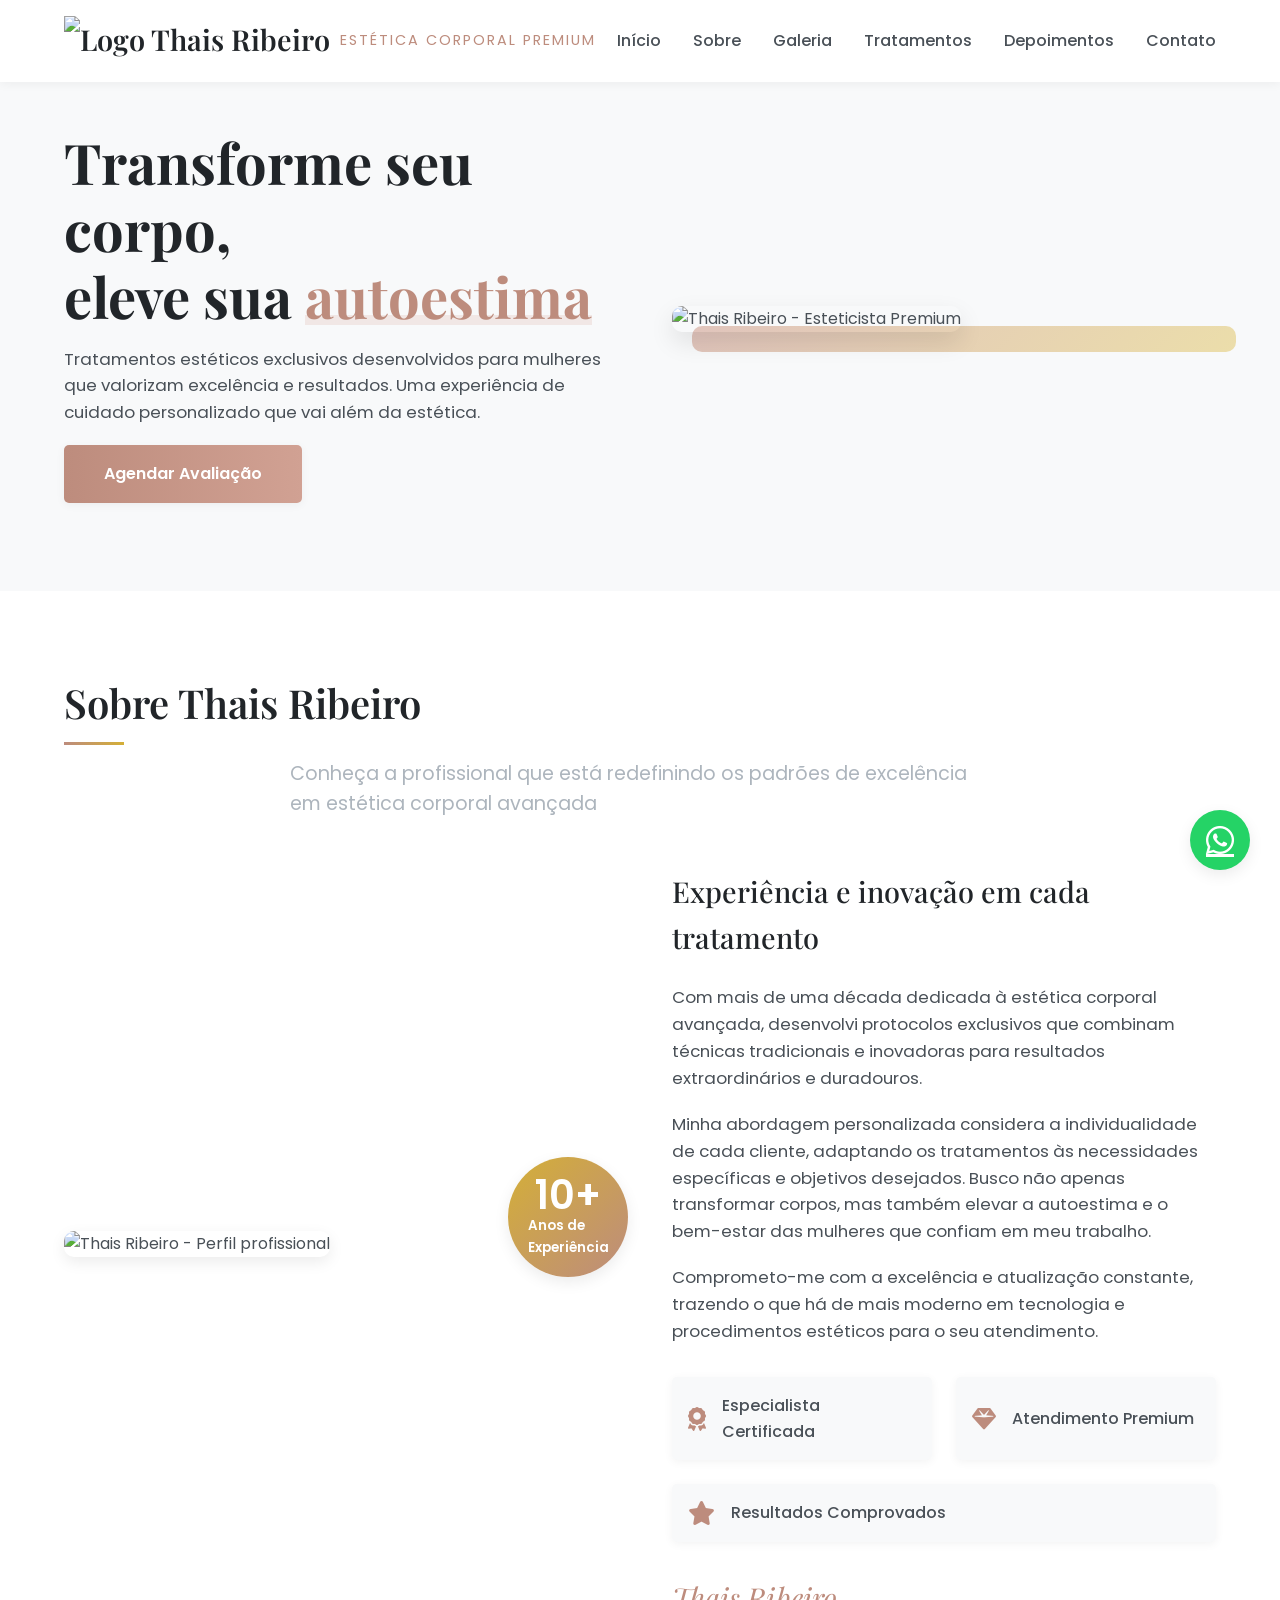
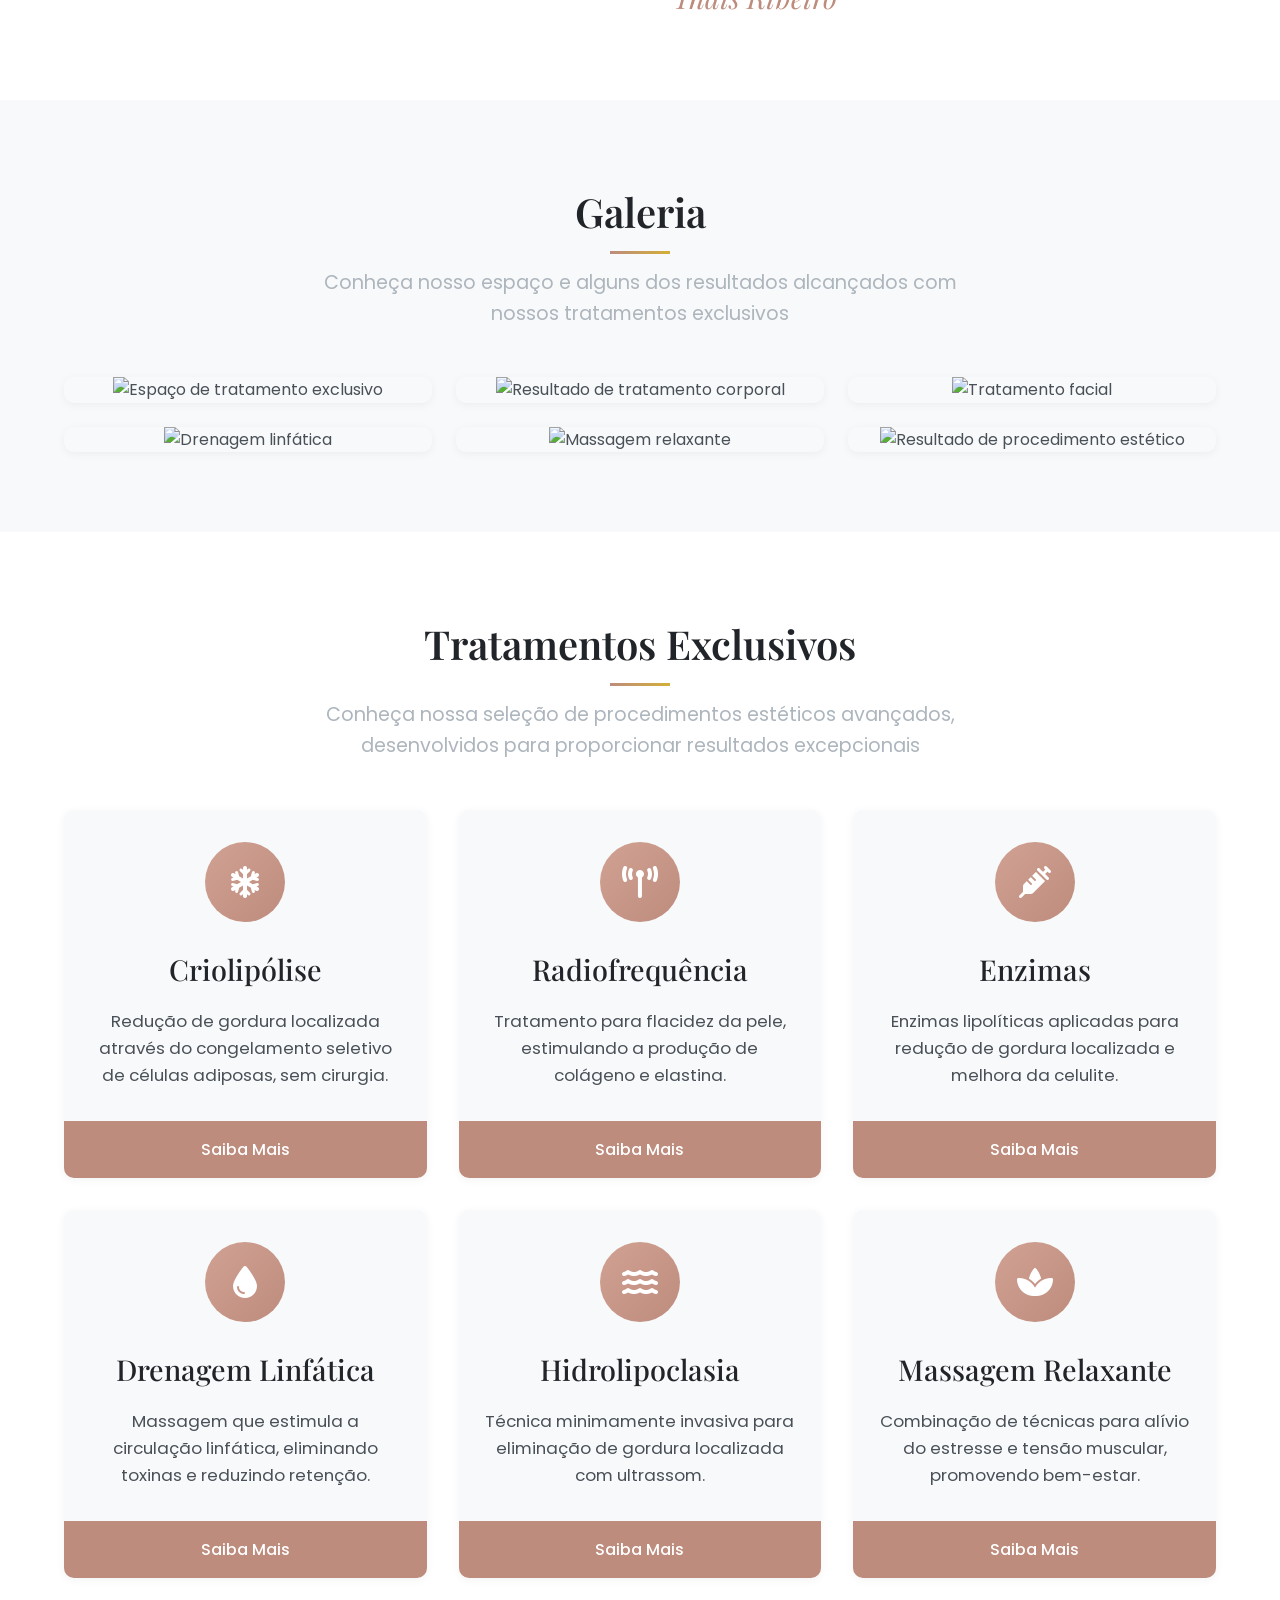
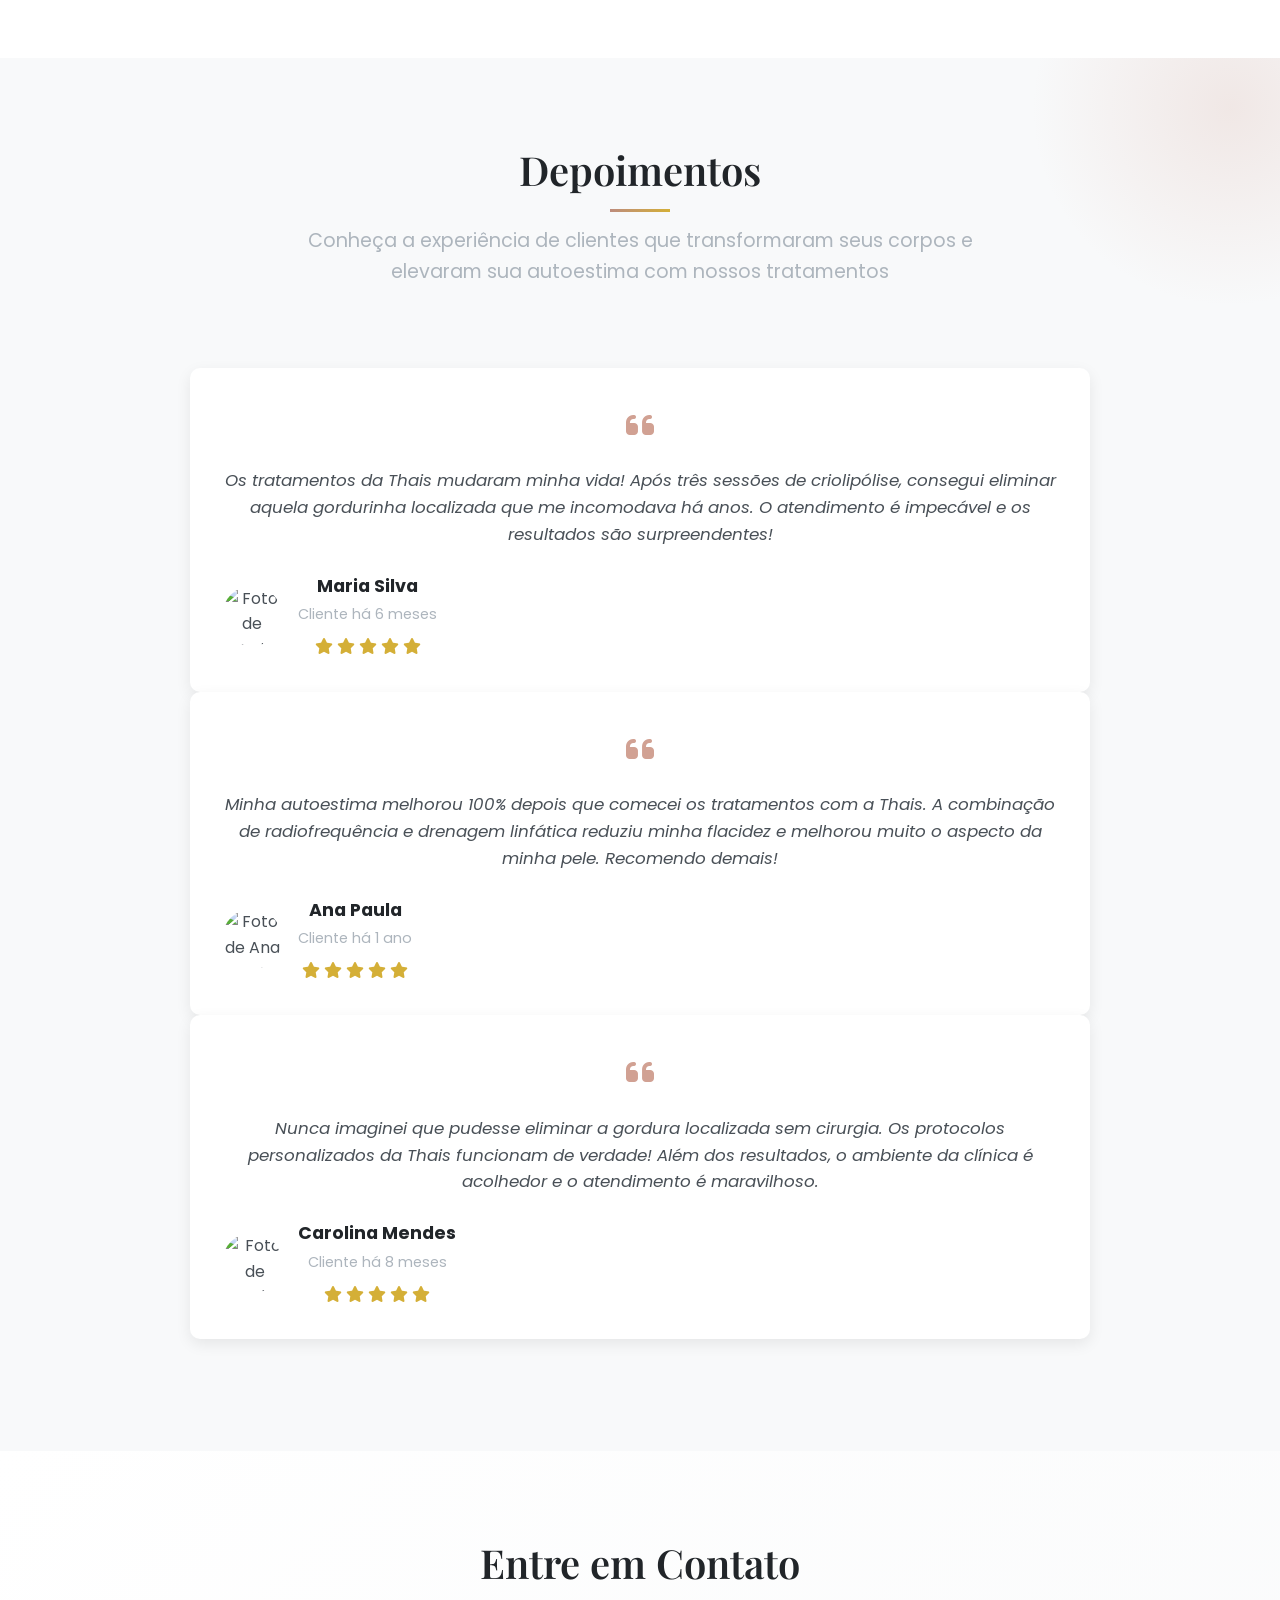
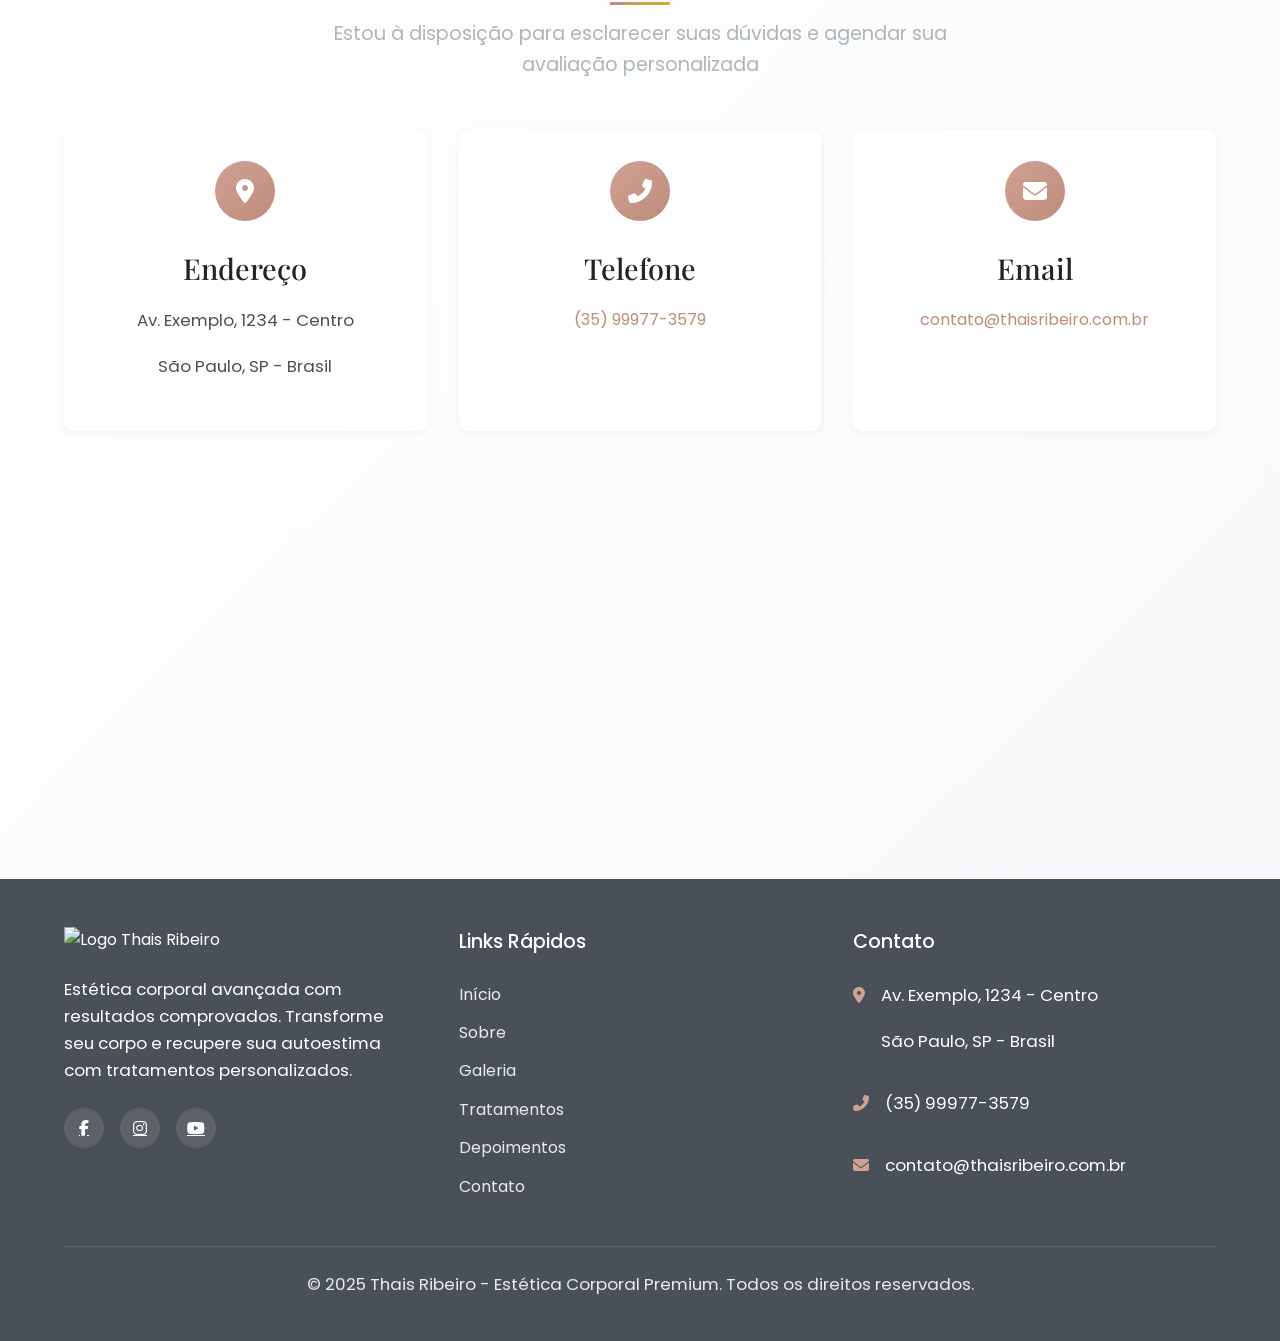
==== commit 63ce7ed6: "Update index.html nova versão" ====
--- a/index.html
+++ b/index.html
@@ -3,353 +3,1293 @@
 <head>
     <meta charset="UTF-8">
     <meta name="viewport" content="width=device-width, initial-scale=1.0">
-    <meta name="description" content="Estética Corporal Avançada em São Paulo. Tratamentos personalizados de criolipólise, radiofrequência, enzimas e mais com Thais Ribeiro.">
-    <meta name="keywords" content="estética corporal, criolipólise, radiofrequência, enzimas, tratamento estético, São Paulo">
-    <meta name="author" content="Thais Ribeiro">
-    <meta property="og:title" content="Thais Ribeiro | Estética Corporal Avançada">
-    <meta property="og:description" content="Transforme seu corpo e eleve sua autoestima com tratamentos estéticos avançados. Agende sua avaliação hoje!">
-    <meta property="og:image" content="https://fbnqqxlvcilobufelbvs.supabase.co/storage/v1/object/public/documentos//Ativo%209@2x.png">
-    <meta property="og:url" content="https://thaisribeiro.com.br">
-    <meta name="robots" content="index, follow">
-    
-    <title>Thais Ribeiro | Estética Corporal Avançada</title>
-    
-    <link rel="stylesheet" href="css/styles.css">
-    <link rel="stylesheet" href="https://cdnjs.cloudflare.com/ajax/libs/font-awesome/6.2.0/css/all.min.css">
+    <meta name="description" content="Thais Ribeiro - Estética Corporal Premium. Tratamentos personalizados para clientes exigentes em São Paulo.">
+    <title>Thais Ribeiro | Estética Corporal Premium</title>
     <link rel="preconnect" href="https://fonts.googleapis.com">
     <link rel="preconnect" href="https://fonts.gstatic.com" crossorigin>
-    <link href="https://fonts.googleapis.com/css2?family=Playfair+Display:wght@400;500;600;700&family=Poppins:wght@300;400;500;600&family=Open+Sans:wght@400;500;600&display=swap" rel="stylesheet">
-    <link rel="stylesheet" href="https://cdnjs.cloudflare.com/ajax/libs/Swiper/8.4.5/swiper-bundle.min.css">
+    <link href="https://fonts.googleapis.com/css2?family=Playfair+Display:wght@400;500;600;700&family=Poppins:wght@300;400;500;600&display=swap" rel="stylesheet">
+    <link rel="stylesheet" href="https://cdnjs.cloudflare.com/ajax/libs/font-awesome/6.4.0/css/all.min.css">
+    <style>
+        :root {
+            --rose-gold: #bd8c7d;
+            --rose-gold-light: #d1a193;
+            --gold: #d4af37;
+            --gold-light: #e3cb75;
+            --white: #ffffff;
+            --ice-white: #f8f9fa;
+            --light-gray: #e9ecef;
+            --medium-gray: #adb5bd;
+            --dark-gray: #495057;
+            --black: #212529;
+            
+            --shadow-sm: 0 2px 10px rgba(0, 0, 0, 0.05);
+            --shadow-md: 0 5px 15px rgba(0, 0, 0, 0.08);
+            --shadow-lg: 0 10px 25px rgba(0, 0, 0, 0.1);
+            
+            --transition: all 0.3s ease;
+        }
+        
+        * {
+            margin: 0;
+            padding: 0;
+            box-sizing: border-box;
+        }
+        
+        body {
+            font-family: 'Poppins', sans-serif;
+            color: var(--dark-gray);
+            line-height: 1.6;
+            background-color: var(--white);
+            overflow-x: hidden;
+        }
+        
+        h1, h2, h3, h4, h5 {
+            font-family: 'Playfair Display', serif;
+            color: var(--black);
+            margin-bottom: 1rem;
+        }
+        
+        h1 {
+            font-size: 3.5rem;
+            font-weight: 700;
+            line-height: 1.2;
+        }
+        
+        h2 {
+            font-size: 2.5rem;
+            font-weight: 600;
+            margin-bottom: 1.5rem;
+            position: relative;
+        }
+        
+        h2::after {
+            content: '';
+            position: absolute;
+            width: 60px;
+            height: 3px;
+            background: linear-gradient(to right, var(--rose-gold), var(--gold));
+            bottom: -10px;
+            left: 0;
+        }
+        
+        h3 {
+            font-size: 1.8rem;
+            font-weight: 500;
+        }
+        
+        p {
+            margin-bottom: 1.2rem;
+            font-size: 1.05rem;
+        }
+        
+        .text-center {
+            text-align: center;
+        }
+        
+        .text-center h2::after {
+            left: 50%;
+            transform: translateX(-50%);
+        }
+        
+        .container {
+            width: 100%;
+            max-width: 1200px;
+            margin: 0 auto;
+            padding: 0 1.5rem;
+        }
+        
+        .section {
+            padding: 5rem 0;
+        }
+        
+        .section-subtitle {
+            font-size: 1.2rem;
+            color: var(--medium-gray);
+            margin-bottom: 3rem;
+            max-width: 700px;
+            margin-left: auto;
+            margin-right: auto;
+        }
+        
+        /* Header Styles */
+        header {
+            position: fixed;
+            top: 0;
+            left: 0;
+            width: 100%;
+            z-index: 1000;
+            background-color: var(--white);
+            padding: 1rem 0;
+            box-shadow: var(--shadow-sm);
+            transition: var(--transition);
+        }
+        
+        header.scrolled {
+            padding: 0.7rem 0;
+            box-shadow: var(--shadow-md);
+        }
+        
+        .header-container {
+            display: flex;
+            justify-content: space-between;
+            align-items: center;
+        }
+        
+        .logo {
+            font-family: 'Playfair Display', serif;
+            font-size: 1.8rem;
+            font-weight: 600;
+            color: var(--black);
+            text-decoration: none;
+            display: flex;
+            align-items: center;
+            gap: 10px;
+        }
+        
+        .logo img {
+            height: 50px;
+            transition: var(--transition);
+        }
+        
+        header.scrolled .logo img {
+            height: 40px;
+        }
+        
+        .logo-text span {
+            display: block;
+            font-size: 0.9rem;
+            color: var(--rose-gold);
+            font-family: 'Poppins', sans-serif;
+            font-weight: 400;
+            letter-spacing: 2px;
+            text-transform: uppercase;
+        }
+        
+        .nav-menu {
+            display: flex;
+            list-style-type: none;
+            gap: 2rem;
+        }
+        
+        .nav-link {
+            color: var(--dark-gray);
+            text-decoration: none;
+            font-weight: 500;
+            font-size: 1rem;
+            padding: 0.5rem 0;
+            position: relative;
+            transition: var(--transition);
+        }
+        
+        .nav-link::after {
+            content: '';
+            position: absolute;
+            bottom: 0;
+            left: 0;
+            width: 0;
+            height: 2px;
+            background: linear-gradient(to right, var(--rose-gold), var(--gold));
+            transition: var(--transition);
+        }
+        
+        .nav-link:hover {
+            color: var(--rose-gold);
+        }
+        
+        .nav-link:hover::after {
+            width: 100%;
+        }
+        
+        .menu-toggle {
+            display: none;
+            flex-direction: column;
+            justify-content: space-around;
+            width: 30px;
+            height: 25px;
+            cursor: pointer;
+            z-index: 1001;
+        }
+        
+        .menu-toggle span {
+            width: 100%;
+            height: 3px;
+            background-color: var(--dark-gray);
+            border-radius: 2px;
+            transition: var(--transition);
+        }
+        
+        /* Hero Section */
+        .hero {
+            padding-top: 8rem;
+            padding-bottom: 5rem;
+            background-color: var(--ice-white);
+            position: relative;
+            overflow: hidden;
+        }
+        
+        .hero-content {
+            display: flex;
+            align-items: center;
+            gap: 4rem;
+        }
+        
+        .hero-text {
+            flex: 1;
+        }
+        
+        .hero-image {
+            flex: 1;
+            position: relative;
+        }
+        
+        .hero-image img {
+            width: 100%;
+            max-width: 500px;
+            border-radius: 10px;
+            box-shadow: var(--shadow-lg);
+            transition: var(--transition);
+        }
+        
+        .hero-image::before {
+            content: '';
+            position: absolute;
+            width: 100%;
+            height: 100%;
+            background: linear-gradient(135deg, var(--rose-gold-light), var(--gold-light));
+            top: 20px;
+            left: 20px;
+            border-radius: 10px;
+            z-index: -1;
+            opacity: 0.6;
+            transition: var(--transition);
+        }
+        
+        .hero-image:hover img {
+            transform: scale(1.02);
+        }
+        
+        .hero-image:hover::before {
+            top: 15px;
+            left: 15px;
+        }
+        
+        .highlight {
+            color: var(--rose-gold);
+            position: relative;
+            display: inline-block;
+        }
+        
+        .highlight::after {
+            content: '';
+            position: absolute;
+            width: 100%;
+            height: 10px;
+            background-color: rgba(209, 161, 147, 0.2);
+            bottom: 5px;
+            left: 0;
+            z-index: -1;
+        }
+        
+        .btn {
+            display: inline-block;
+            padding: 1rem 2.5rem;
+            background: linear-gradient(to right, var(--rose-gold), var(--rose-gold-light));
+            color: var(--white);
+            text-decoration: none;
+            font-weight: 600;
+            border-radius: 5px;
+            transition: var(--transition);
+            border: none;
+            cursor: pointer;
+            font-size: 1rem;
+            position: relative;
+            overflow: hidden;
+            z-index: 1;
+            box-shadow: var(--shadow-sm);
+        }
+        
+        .btn::before {
+            content: '';
+            position: absolute;
+            top: 0;
+            left: 0;
+            width: 0;
+            height: 100%;
+            background: linear-gradient(to right, var(--gold), var(--gold-light));
+            transition: var(--transition);
+            z-index: -1;
+        }
+        
+        .btn:hover {
+            box-shadow: var(--shadow-md);
+            transform: translateY(-3px);
+        }
+        
+        .btn:hover::before {
+            width: 100%;
+        }
+        
+        .btn-outline {
+            background: transparent;
+            border: 2px solid var(--rose-gold);
+            color: var(--rose-gold);
+        }
+        
+        .btn-outline:hover {
+            color: var(--white);
+            background: var(--rose-gold);
+        }
+        
+        /* About Section */
+        .about {
+            background-color: var(--white);
+        }
+        
+        .about-content {
+            display: flex;
+            align-items: center;
+            gap: 4rem;
+        }
+        
+        .about-image {
+            flex: 1;
+            position: relative;
+        }
+        
+        .about-image img {
+            width: 100%;
+            max-width: 450px;
+            border-radius: 10px;
+            box-shadow: var(--shadow-md);
+        }
+        
+        .experience-badge {
+            position: absolute;
+            bottom: -20px;
+            right: -20px;
+            width: 120px;
+            height: 120px;
+            background: linear-gradient(135deg, var(--gold), var(--rose-gold));
+            border-radius: 50%;
+            display: flex;
+            flex-direction: column;
+            align-items: center;
+            justify-content: center;
+            color: var(--white);
+            font-weight: 600;
+            box-shadow: var(--shadow-md);
+            transition: var(--transition);
+        }
+        
+        .experience-badge:hover {
+            transform: scale(1.05) rotate(5deg);
+        }
+        
+        .experience-badge span {
+            font-size: 2.5rem;
+            line-height: 1;
+        }
+        
+        .about-text {
+            flex: 1;
+        }
+        
+        .about-text h3 {
+            margin-bottom: 1.5rem;
+        }
+        
+        .about-features {
+            display: flex;
+            flex-wrap: wrap;
+            gap: 1.5rem;
+            margin-top: 2rem;
+        }
+        
+        .feature {
+            display: flex;
+            align-items: center;
+            gap: 1rem;
+            background-color: var(--ice-white);
+            padding: 1rem;
+            border-radius: 5px;
+            box-shadow: var(--shadow-sm);
+            transition: var(--transition);
+            flex: 1 1 200px;
+        }
+        
+        .feature:hover {
+            transform: translateY(-5px);
+            box-shadow: var(--shadow-md);
+        }
+        
+        .feature i {
+            color: var(--rose-gold);
+            font-size: 1.5rem;
+        }
+        
+        .feature span {
+            font-weight: 500;
+        }
+        
+        .signature {
+            font-family: 'Playfair Display', serif;
+            font-size: 1.8rem;
+            color: var(--rose-gold);
+            margin-top: 2rem;
+            font-style: italic;
+        }
+        
+        /* Gallery Section */
+        .gallery {
+            background-color: var(--ice-white);
+        }
+        
+        .gallery-grid {
+            display: grid;
+            grid-template-columns: repeat(auto-fill, minmax(300px, 1fr));
+            gap: 1.5rem;
+        }
+        
+        .gallery-item {
+            position: relative;
+            overflow: hidden;
+            border-radius: 10px;
+            box-shadow: var(--shadow-sm);
+            transition: var(--transition);
+        }
+        
+        .gallery-item:hover {
+            transform: translateY(-5px);
+            box-shadow: var(--shadow-md);
+        }
+        
+        .gallery-item img {
+            width: 100%;
+            height: 300px;
+            object-fit: cover;
+            transition: var(--transition);
+        }
+        
+        .gallery-item:hover img {
+            transform: scale(1.05);
+        }
+        
+        .gallery-overlay {
+            position: absolute;
+            bottom: 0;
+            left: 0;
+            width: 100%;
+            padding: 1.5rem;
+            background: linear-gradient(to top, rgba(0,0,0,0.7), transparent);
+            opacity: 0;
+            transition: var(--transition);
+        }
+        
+        .gallery-item:hover .gallery-overlay {
+            opacity: 1;
+        }
+        
+        .gallery-overlay h3 {
+            color: var(--white);
+            margin-bottom: 0.5rem;
+            font-size: 1.5rem;
+        }
+        
+        .gallery-overlay p {
+            color: var(--ice-white);
+            font-size: 0.9rem;
+            margin: 0;
+        }
+        
+        /* Services Section */
+        .services {
+            background-color: var(--white);
+        }
+        
+        .services-grid {
+            display: grid;
+            grid-template-columns: repeat(auto-fill, minmax(300px, 1fr));
+            gap: 2rem;
+        }
+        
+        .service-card {
+            background-color: var(--ice-white);
+            border-radius: 10px;
+            overflow: hidden;
+            box-shadow: var(--shadow-sm);
+            transition: var(--transition);
+        }
+        
+        .service-card:hover {
+            transform: translateY(-5px);
+            box-shadow: var(--shadow-md);
+        }
+        
+        .service-icon {
+            width: 80px;
+            height: 80px;
+            background: linear-gradient(135deg, var(--rose-gold-light), var(--rose-gold));
+            border-radius: 50%;
+            display: flex;
+            align-items: center;
+            justify-content: center;
+            margin: 2rem auto 1.5rem;
+        }
+        
+        .service-icon i {
+            color: var(--white);
+            font-size: 2rem;
+        }
+        
+        .service-card h3 {
+            text-align: center;
+            margin-bottom: 1rem;
+        }
+        
+        .service-description {
+            text-align: center;
+            padding: 0 1.5rem;
+            margin-bottom: 2rem;
+            min-height: 80px;
+        }
+        
+        .service-btn {
+            display: block;
+            text-align: center;
+            padding: 1rem;
+            background-color: var(--rose-gold);
+            color: var(--white);
+            text-decoration: none;
+            font-weight: 500;
+            transition: var(--transition);
+        }
+        
+        .service-btn:hover {
+            background-color: var(--gold);
+        }
+        
+        /* Testimonials Section */
+        .testimonials {
+            background-color: var(--ice-white);
+            position: relative;
+            overflow: hidden;
+        }
+        
+        .testimonial-decoration {
+            position: absolute;
+            top: -150px;
+            right: -150px;
+            width: 400px;
+            height: 400px;
+            background: radial-gradient(circle, rgba(209, 161, 147, 0.2) 0%, rgba(255, 255, 255, 0) 70%);
+            border-radius: 50%;
+            z-index: 0;
+        }
+        
+        .testimonials-container {
+            position: relative;
+            max-width: 900px;
+            margin: 0 auto;
+            padding: 2rem 0;
+        }
+        
+        .testimonial-card {
+            background-color: var(--white);
+            border-radius: 10px;
+            padding: 2rem;
+            box-shadow: var(--shadow-md);
+            position: relative;
+            z-index: 1;
+        }
+        
+        .testimonial-quote {
+            color: var(--rose-gold-light);
+            font-size: 2rem;
+            margin-bottom: 1rem;
+        }
+        
+        .testimonial-content {
+            font-style: italic;
+            margin-bottom: 1.5rem;
+        }
+        
+        .testimonial-author {
+            display: flex;
+            align-items: center;
+            gap: 1rem;
+        }
+        
+        .author-image {
+            width: 60px;
+            height: 60px;
+            border-radius: 50%;
+            overflow: hidden;
+        }
+        
+        .author-image img {
+            width: 100%;
+            height: 100%;
+            object-fit: cover;
+        }
+        
+        .author-info h4 {
+            margin-bottom: 0.2rem;
+            font-family: 'Poppins', sans-serif;
+            font-size: 1.1rem;
+        }
+        
+        .author-info p {
+            margin-bottom: 0.5rem;
+            font-size: 0.9rem;
+            color: var(--medium-gray);
+        }
+        
+        .rating {
+            color: var(--gold);
+        }
+        
+        .swiper-button-next, .swiper-button-prev {
+            color: var(--rose-gold);
+        }
+        
+        .swiper-pagination-bullet-active {
+            background-color: var(--rose-gold);
+        }
+        
+        /* Contact Section */
+        .contact {
+            background: linear-gradient(135deg, var(--white), var(--ice-white));
+            padding-bottom: 0;
+        }
+        
+        .contact-grid {
+            display: grid;
+            grid-template-columns: repeat(auto-fit, minmax(250px, 1fr));
+            gap: 2rem;
+            margin-bottom: 3rem;
+        }
+        
+        .contact-item {
+            text-align: center;
+            padding: 2rem;
+            background-color: var(--white);
+            border-radius: 10px;
+            box-shadow: var(--shadow-sm);
+            transition: var(--transition);
+        }
+        
+        .contact-item:hover {
+            transform: translateY(-5px);
+            box-shadow: var(--shadow-md);
+        }
+        
+        .contact-icon {
+            width: 60px;
+            height: 60px;
+            background: linear-gradient(135deg, var(--rose-gold-light), var(--rose-gold));
+            border-radius: 50%;
+            display: flex;
+            align-items: center;
+            justify-content: center;
+            margin: 0 auto 1.5rem;
+        }
+        
+        .contact-icon i {
+            color: var(--white);
+            font-size: 1.5rem;
+        }
+        
+        .contact-item h3 {
+            margin-bottom: 1rem;
+        }
+        
+        .contact-item a {
+            color: var(--rose-gold);
+            text-decoration: none;
+            transition: var(--transition);
+        }
+        
+        .contact-item a:hover {
+            color: var(--gold);
+        }
+        
+        .map-container {
+            height: 400px;
+            overflow: hidden;
+        }
+        
+        .map-container iframe {
+            width: 100%;
+            height: 100%;
+            border: none;
+        }
+        
+        /* Footer */
+        footer {
+            background-color: var(--dark-gray);
+            color: var(--white);
+            padding: 3rem 0 1.5rem;
+        }
+        
+        .footer-container {
+            display: grid;
+            grid-template-columns: repeat(auto-fit, minmax(250px, 1fr));
+            gap: 2rem;
+            margin-bottom: 2rem;
+        }
+        
+        .footer-about {
+            max-width: 350px;
+        }
+        
+        .footer-logo {
+            margin-bottom: 1.5rem;
+        }
+        
+        .footer-logo img {
+            height: 50px;
+        }
+        
+        .social-icons {
+            display: flex;
+            gap: 1rem;
+            margin-top: 1.5rem;
+        }
+        
+        .social-icons a {
+            width: 40px;
+            height: 40px;
+            background-color: rgba(255, 255, 255, 0.1);
+            border-radius: 50%;
+            display: flex;
+            align-items: center;
+            justify-content: center;
+            color: var(--white);
+            transition: var(--transition);
+        }
+        
+        .social-icons a:hover {
+            background-color: var(--rose-gold);
+            transform: translateY(-3px);
+        }
+        
+        .footer-links h3, .footer-contact h3 {
+            color: var(--white);
+            margin-bottom: 1.5rem;
+            font-family: 'Poppins', sans-serif;
+            font-size: 1.2rem;
+        }
+        
+        .footer-links ul {
+            list-style: none;
+        }
+        
+        .footer-links li {
+            margin-bottom: 0.8rem;
+        }
+        
+        .footer-links a {
+            color: var(--light-gray);
+            text-decoration: none;
+            transition: var(--transition);
+        }
+        
+        .footer-links a:hover {
+            color: var(--rose-gold-light);
+            padding-left: 5px;
+        }
+        
+        .contact-info {
+            display: flex;
+            gap: 1rem;
+            margin-bottom: 1rem;
+            align-items: flex-start;
+        }
+        
+        .contact-info i {
+            color: var(--rose-gold-light);
+            margin-top: 5px;
+        }
+        
+        .footer-bottom {
+            padding-top: 1.5rem;
+            text-align: center;
+            border-top: 1px solid rgba(255, 255, 255, 0.1);
+            font-size: 0.9rem;
+            color: var(--light-gray);
+        }
+        
+        .whatsapp-float {
+            position: fixed;
+            bottom: 30px;
+            right: 30px;
+            width: 60px;
+            height: 60px;
+            background-color: #25d366;
+            border-radius: 50%;
+            display: flex;
+            align-items: center;
+            justify-content: center;
+            color: var(--white);
+            font-size: 2rem;
+            box-shadow: var(--shadow-md);
+            transition: var(--transition);
+            z-index: 99;
+        }
+        
+        .whatsapp-float:hover {
+            transform: scale(1.1);
+        }
+        
+        /* Modal */
+        .modal {
+            display: none;
+            position: fixed;
+            top: 0;
+            left: 0;
+            width: 100%;
+            height: 100%;
+            background-color: rgba(0, 0, 0, 0.7);
+            z-index: 1001;
+            overflow-y: auto;
+            opacity: 0;
+            transition: opacity 0.3s ease;
+        }
+        
+        .modal.show {
+            display: block;
+            opacity: 1;
+        }
+        
+        .modal-content {
+            background-color: var(--white);
+            margin: 5% auto;
+            max-width: 800px;
+            border-radius: 10px;
+            overflow: hidden;
+            box-shadow: var(--shadow-lg);
+            animation: modalFadeIn 0.5s;
+        }
+        
+        @keyframes modalFadeIn {
+            from {
+                opacity: 0;
+                transform: translateY(-50px);
+            }
+            to {
+                opacity: 1;
+                transform: translateY(0);
+            }
+        }
+        
+        .modal-close {
+            position: absolute;
+            top: 15px;
+            right: 15px;
+            font-size: 1.5rem;
+            color: var(--white);
+            cursor: pointer;
+            z-index: 1;
+            transition: var(--transition);
+        }
+        
+        .modal-close:hover {
+            transform: rotate(90deg);
+        }
+        
+        .modal h2 {
+            padding: 1.5rem;
+            margin: 0;
+            background: linear-gradient(135deg, var(--rose-gold), var(--gold));
+            color: var(--white);
+            position: relative;
+        }
+        
+        .modal h2::after {
+            display: none;
+        }
+        
+        .modal-body {
+            padding: 2rem;
+        }
+        
+        .modal-img {
+            width: 100%;
+            height: 300px;
+            object-fit: cover;
+            border-radius: 5px;
+            margin-bottom: 1.5rem;
+        }
+        
+        /* Animations */
+        .fade-in {
+            opacity: 0;
+            transform: translateY(20px);
+            transition: opacity 0.6s ease, transform 0.6s ease;
+        }
+        
+        .fade-in.visible {
+            opacity: 1;
+            transform: translateY(0);
+        }
+        
+        /* Responsive Styles */
+        @media (max-width: 1024px) {
+            h1 {
+                font-size: 3rem;
+            }
+            
+            h2 {
+                font-size: 2.2rem;
+            }
+            
+            .hero-content, .about-content {
+                flex-direction: column;
+                gap: 3rem;
+            }
+            
+            .hero-image, .about-image {
+                order: -1;
+            }
+        }
+        
+        @media (max-width: 768px) {
+            h1 {
+                font-size: 2.5rem;
+            }
+            
+            h2 {
+                font-size: 2rem;
+            }
+            
+            .section {
+                padding: 4rem 0;
+            }
+            
+            .menu-toggle {
+                display: flex;
+            }
+            
+            .nav-menu {
+                position: fixed;
+                top: 0;
+                right: -100%;
+                width: 70%;
+                height: 100vh;
+                background-color: var(--white);
+                flex-direction: column;
+                align-items: center;
+                justify-content: center;
+                gap: 2rem;
+                box-shadow: var(--shadow-lg);
+                transition: var(--transition);
+                z-index: 1000;
+            }
+            
+            .nav-menu.active {
+                right: 0;
+            }
+            
+            body.menu-open {
+                overflow: hidden;
+            }
+            
+            .menu-toggle.active span:nth-child(1) {
+                transform: rotate(45deg) translate(5px, 5px);
+            }
+            
+            .menu-toggle.active span:nth-child(2) {
+                opacity: 0;
+            }
+            
+            .menu-toggle.active span:nth-child(3) {
+                transform: rotate(-45deg) translate(5px, -5px);
+            }
+            
+            .hero-image::before, .about-image::before {
+                top: 10px;
+                left: 10px;
+            }
+            
+            .experience-badge {
+                width: 100px;
+                height: 100px;
+                font-size: 0.9rem;
+                bottom: -15px;
+                right: -15px;
+            }
+            
+            .experience-badge span {
+                font-size: 2rem;
+            }
+            
+            .contact-grid {
+                grid-template-columns: 1fr;
+            }
+        }
+        
+        @media (max-width: 576px) {
+            h1 {
+                font-size: 2rem;
+            }
+            
+            h2 {
+                font-size: 1.7rem;
+            }
+            
+            .section {
+                padding: 3rem 0;
+            }
+            
+            .logo-text span {
+                font-size: 0.7rem;
+            }
+            
+            .hero {
+                padding-top: 6rem;
+            }
+            
+            .btn {
+                padding: 0.8rem 1.8rem;
+                font-size: 0.9rem;
+            }
+            
+            .gallery-grid, .services-grid {
+                grid-template-columns: 1fr;
+            }
+            
+            .feature {
+                flex: 1 1 100%;
+            }
+            
+            .footer-container {
+                grid-template-columns: 1fr;
+            }
+            
+            .modal-content {
+                margin: 10% 5%;
+            }
+        }
+    </style>
 </head>
 <body>
-    <header>
+    <header id="header">
         <div class="container header-container">
-            <a href="#" class="logo-link" aria-label="Página inicial Thais Ribeiro">
-                <img src="https://fbnqqxlvcilobufelbvs.supabase.co/storage/v1/object/public/documentos//Ativo%209@2x.png" alt="Logo Thais Ribeiro" class="logo">
+            <a href="#" class="logo">
+                <img src="https://fbnqqxlvcilobufelbvs.supabase.co/storage/v1/object/public/documentos//Ativo%209@2x.png" alt="Logo Thais Ribeiro">
+                <div class="logo-text">
+                    <span>Estética Corporal Premium</span>
+                </div>
             </a>
+            
+            <div class="menu-toggle" id="menuToggle">
+                <span></span>
+                <span></span>
+                <span></span>
+            </div>
+            
             <nav>
-                <ul class="nav-links">
-                    <li><a href="#home">Início</a></li>
-                    <li><a href="#about">Sobre</a></li>
-                    <li><a href="#services">Tratamentos</a></li>
-                    <li><a href="#testimonials">Depoimentos</a></li>
-                    <li><a href="#contact">Contato</a></li>
+                <ul class="nav-menu" id="navMenu">
+                    <li><a href="#home" class="nav-link">Início</a></li>
+                    <li><a href="#about" class="nav-link">Sobre</a></li>
+                    <li><a href="#gallery" class="nav-link">Galeria</a></li>
+                    <li><a href="#services" class="nav-link">Tratamentos</a></li>
+                    <li><a href="#testimonials" class="nav-link">Depoimentos</a></li>
+                    <li><a href="#contact" class="nav-link">Contato</a></li>
                 </ul>
-                <button class="mobile-menu-btn" aria-label="Menu de navegação">
-                    <span></span>
-                    <span></span>
-                    <span></span>
-                </button>
-                <div class="mobile-menu">
-                    <ul>
-                        <li><a href="#home">Início</a></li>
-                        <li><a href="#about">Sobre</a></li>
-                        <li><a href="#services">Tratamentos</a></li>
-                        <li><a href="#testimonials">Depoimentos</a></li>
-                        <li><a href="#contact">Contato</a></li>
-                    </ul>
-                </div>
             </nav>
         </div>
     </header>
 
-    <section class="hero" id="home">
+    <!-- Seção 1: Hero com foto e chamada para ação -->
+    <section class="section hero" id="home">
         <div class="container hero-content">
-            <div class="hero-text">
-                <h1 class="animated-title">Transforme Seu Corpo<br>Eleve Sua <span class="highlight">Autoestima</span></h1>
-                <p>Conheça os tratamentos de estética corporal avançada que transformaram a vida de centenas de mulheres. Entre para a nossa lista de clientes satisfeitas.</p>
-                <a href="#appointment" class="btn btn-primary">
-                    <span>Agende sua Avaliação</span>
-                    <i class="fas fa-arrow-right"></i>
-                </a>
+            <div class="hero-text fade-in">
+                <h1>Transforme seu corpo,<br>eleve sua <span class="highlight">autoestima</span></h1>
+                <p>Tratamentos estéticos exclusivos desenvolvidos para mulheres que valorizam excelência e resultados. Uma experiência de cuidado personalizado que vai além da estética.</p>
+                <a href="https://wa.me/5535999773579" class="btn">Agendar Avaliação</a>
             </div>
-            <div class="hero-image">
-                <!-- Aqui foi alterada a imagem para a URL fornecida -->
-                <img src="https://fbnqqxlvcilobufelbvs.supabase.co/storage/v1/object/public/documentos//0362102C-AFA4-4658-B498-F054272DA767.png" alt="Thais Ribeiro realizando tratamento de estética corporal avançada" loading="lazy">
-                <div class="image-badge">
-                    <span>+500</span>
-                    <small>Clientes<br>Satisfeitas</small>
-                </div>
-            </div>
-        </div>
-        <div class="hero-decoration"></div>
-    </section>
-   <section class="about" id="about">
-        <div class="container">
-            <h2 class="section-title">Sobre Thais Ribeiro</h2>
-            <div class="section-divider"></div>
-            <p class="section-subtitle">Conheça a trajetória e a filosofia por trás do trabalho que tem transformado vidas</p>
-            
-            <div class="about-content">
-                <div class="about-image">
-                    <!-- Imagem atualizada conforme solicitado -->
-                    <img src="https://fbnqqxlvcilobufelbvs.supabase.co/storage/v1/object/public/documentos//IMG_1205.jpeg" alt="Thais Ribeiro, especialista em estética" loading="lazy">
-                    <div class="experience-badge">
-                        <span>10+</span>
-                        <small>Anos de<br>Experiência</small>
-                    </div>
-                </div>
-                <div class="about-text">
-                    <h3>Uma Jornada de Dedicação à Beleza e ao Bem-estar</h3>
-                    <p>Com mais de 10 anos de experiência em estética corporal avançada, tenho dedicado minha carreira a ajudar mulheres a alcançarem seus objetivos e recuperarem sua autoestima.</p>
-                    <p>Especializada nos mais modernos tratamentos estéticos, minha clínica combina tecnologia de ponta e atendimento personalizado para oferecer resultados extraordinários.</p>
-                    <p>Acredito que cada corpo é único e, por isso, desenvolvo protocolos personalizados que respeitam as necessidades individuais de cada cliente. Minha missão é proporcionar não apenas mudanças físicas, mas também transformações na forma como as mulheres se sentem consigo mesmas.</p>
-                    <div class="about-features">
-                        <div class="feature">
-                            <i class="fas fa-certificate"></i>
-                            <span>Especialista Certificada</span>
-                        </div>
-                        <div class="feature">
-                            <i class="fas fa-flask"></i>
-                            <span>Protocolos Exclusivos</span>
-                        </div>
-                        <div class="feature">
-                            <i class="fas fa-user-md"></i>
-                            <span>Atendimento Personalizado</span>
-                        </div>
-                    </div>
-                    <div class="signature">Thais Ribeiro</div>
-                </div>
+            <div class="hero-image fade-in">
+                <img src="https://fbnqqxlvcilobufelbvs.supabase.co/storage/v1/object/public/documentos//4c281788-ac58-4261-a8c6-ba94d4b97769.jpeg" alt="Thais Ribeiro - Esteticista Premium">
             </div>
         </div>
     </section>
 
-    <section class="services" id="services">
+    <!-- Seção 2: Sobre Thais Ribeiro -->
+    <section class="section about" id="about">
         <div class="container">
-            <h2 class="section-title">Nossos Tratamentos</h2>
-            <p class="section-subtitle">Conheça os tratamentos exclusivos que têm transformado a vida de nossas clientes</p>
-            
-            <div class="services-grid">
-                <div class="service-card">
-                    <div class="service-icon">
-                        <i class="fas fa-snowflake"></i>
-                    </div>
-                    <h3>Criolipólise</h3>
-                    <p class="service-description">Redução de gordura localizada através do congelamento seletivo de células adiposas.</p>
+            <h2>Sobre Thais Ribeiro</h2>
+            <p class="section-subtitle">Conheça a profissional que está redefinindo os padrões de excelência em estética corporal avançada</p>
+            
+            <div class="about-content">
+                <div class="about-image fade-in">
+                    <img src="https://fbnqqxlvcilobufelbvs.supabase.co/storage/v1/object/public/documentos//4c281788-ac58-4261-a8c6-ba94d4b97769.jpeg" alt="Thais Ribeiro - Perfil profissional">
+                    <div class="experience-badge">
+                        <span>10+</span>
+                        <small>Anos de<br>Experiência</small>
+                    </div>
+                </div>
+                <div class="about-text fade-in">
+                    <h3>Experiência e inovação em cada tratamento</h3>
+                    <p>Com mais de uma década dedicada à estética corporal avançada, desenvolvi protocolos exclusivos que combinam técnicas tradicionais e inovadoras para resultados extraordinários e duradouros.</p>
+                    <p>Minha abordagem personalizada considera a individualidade de cada cliente, adaptando os tratamentos às necessidades específicas e objetivos desejados. Busco não apenas transformar corpos, mas também elevar a autoestima e o bem-estar das mulheres que confiam em meu trabalho.</p>
+                    <p>Comprometo-me com a excelência e atualização constante, trazendo o que há de mais moderno em tecnologia e procedimentos estéticos para o seu atendimento.</p>
                     
-                    <div class="service-details">
-                        <div class="service-indications">
-                            <h4>Indicações</h4>
-                            <ul>
-                                <li><i class="fas fa-check"></i> Gordura localizada resistente</li>
-                                <li><i class="fas fa-check"></i> Culotes e flancos</li>
-                                <li><i class="fas fa-check"></i> Abdômen</li>
-                            </ul>
+                    <div class="about-features">
+                        <div class="feature fade-in">
+                            <i class="fas fa-award"></i>
+                            <span>Especialista Certificada</span>
                         </div>
-                        <div class="service-contraindications">
-                            <h4>Contraindicações</h4>
-                            <ul>
-                                <li><i class="fas fa-times"></i> Gestantes</li>
-                                <li><i class="fas fa-times"></i> Doenças autoimunes</li>
-                                <li><i class="fas fa-times"></i> Herpes ativa</li>
-                            </ul>
+                        <div class="feature fade-in">
+                            <i class="fas fa-gem"></i>
+                            <span>Atendimento Premium</span>
                         </div>
+                        <div class="feature fade-in">
+                            <i class="fas fa-star"></i>
+                            <span>Resultados Comprovados</span>
+                        </div>
                     </div>
                     
-                    <div class="service-results">
-                        <h4>Resultados Esperados</h4>
-                        <p>20-30% de redução em 4-12 semanas</p>
-                    </div>
-                    
-                    <a href="#" class="service-btn" data-modal="crio-modal">Saiba mais</a>
-                </div>
-                
-                <div class="service-card">
-                    <div class="service-icon">
-                        <i class="fas fa-broadcast-tower"></i>
-                    </div>
-                    <h3>Radiofrequência</h3>
-                    <p class="service-description">Estimulação do colágeno para melhora da flacidez e textura da pele.</p>
-                    
-                    <div class="service-details">
-                        <div class="service-indications">
-                            <h4>Indicações</h4>
-                            <ul>
-                                <li><i class="fas fa-check"></i> Flacidez cutânea</li>
-                                <li><i class="fas fa-check"></i> Rugas e linhas finas</li>
-                                <li><i class="fas fa-check"></i> Celulite</li>
-                            </ul>
-                        </div>
-                        <div class="service-contraindications">
-                            <h4>Contraindicações</h4>
-                            <ul>
-                                <li><i class="fas fa-times"></i> Gestantes</li>
-                                <li><i class="fas fa-times"></i> Marcapassos</li>
-                                <li><i class="fas fa-times"></i> Implantes metálicos</li>
-                            </ul>
-                        </div>
-                    </div>
-                    
-                    <div class="service-results">
-                        <h4>Resultados Esperados</h4>
-                        <p>Melhora visível em 3-6 sessões</p>
-                    </div>
-                    
-                    <a href="#" class="service-btn" data-modal="radio-modal">Saiba mais</a>
-                </div>
-                
-                <div class="service-card">
-                    <div class="service-icon">
-                        <i class="fas fa-vial"></i>
-                    </div>
-                    <h3>Aplicação de Enzimas</h3>
-                    <p class="service-description">Tratamento injetável que degrada células de gordura e melhora o aspecto da celulite.</p>
-                    
-                    <div class="service-details">
-                        <div class="service-indications">
-                            <h4>Indicações</h4>
-                            <ul>
-                                <li><i class="fas fa-check"></i> Gordura localizada</li>
-                                <li><i class="fas fa-check"></i> Celulite</li>
-                                <li><i class="fas fa-check"></i> Melhora do contorno corporal</li>
-                            </ul>
-                        </div>
-                        <div class="service-contraindications">
-                            <h4>Contraindicações</h4>
-                            <ul>
-                                <li><i class="fas fa-times"></i> Gestantes</li>
-                                <li><i class="fas fa-times"></i> Distúrbios de coagulação</li>
-                                <li><i class="fas fa-times"></i> Inflamações locais</li>
-                            </ul>
-                        </div>
-                    </div>
-                    
-                    <div class="service-results">
-                        <h4>Resultados Esperados</h4>
-                        <p>Resultados progressivos em 4-8 sessões</p>
-                    </div>
-                    
-                    <a href="#" class="service-btn" data-modal="enzimas-modal">Saiba mais</a>
-                </div>
-                
-                <div class="service-card">
-                    <div class="service-icon">
-                        <i class="fas fa-tint"></i>
-                    </div>
-                    <h3>Drenagem Linfática</h3>
-                    <p class="service-description">Massagem terapêutica que estimula o sistema linfático, reduzindo inchaços.</p>
-                    
-                    <div class="service-details">
-                        <div class="service-indications">
-                            <h4>Indicações</h4>
-                            <ul>
-                                <li><i class="fas fa-check"></i> Retenção de líquidos</li>
-                                <li><i class="fas fa-check"></i> Pós-operatório</li>
-                                <li><i class="fas fa-check"></i> Inchaço nas pernas</li>
-                            </ul>
-                        </div>
-                        <div class="service-contraindications">
-                            <h4>Contraindicações</h4>
-                            <ul>
-                                <li><i class="fas fa-times"></i> Infecções agudas</li>
-                                <li><i class="fas fa-times"></i> Trombose recente</li>
-                                <li><i class="fas fa-times"></i> Hipertensão descontrolada</li>
-                            </ul>
-                        </div>
-                    </div>
-                    
-                    <div class="service-results">
-                        <h4>Resultados Esperados</h4>
-                        <p>Alívio imediato, resultados em 1-2 sessões</p>
-                    </div>
-                    
-                    <a href="#" class="service-btn" data-modal="drenagem-modal">Saiba mais</a>
-                </div>
-                
-                <div class="service-card">
-                    <div class="service-icon">
-                        <i class="fas fa-water"></i>
-                    </div>
-                    <h3>Hidrolipoclasia</h3>
-                    <p class="service-description">Eliminação de gordura localizada com aplicação de soluções e ultrassom.</p>
-                    
-                    <div class="service-details">
-                        <div class="service-indications">
-                            <h4>Indicações</h4>
-                            <ul>
-                                <li><i class="fas fa-check"></i> Gordura localizada</li>
-                                <li><i class="fas fa-check"></i> Definição de contornos</li>
-                                <li><i class="fas fa-check"></i> Complemento pós-criolipólise</li>
-                            </ul>
-                        </div>
-                        <div class="service-contraindications">
-                            <h4>Contraindicações</h4>
-                            <ul>
-                                <li><i class="fas fa-times"></i> Gestantes</li>
-                                <li><i class="fas fa-times"></i> Diabetes descompensada</li>
-                                <li><i class="fas fa-times"></i> Doenças hepáticas</li>
-                            </ul>
-                        </div>
-                    </div>
-                    
-                    <div class="service-results">
-                        <h4>Resultados Esperados</h4>
-                        <p>Reduções visíveis em 2-4 sessões</p>
-                    </div>
-                    
-                    <a href="#" class="service-btn" data-modal="hidro-modal">Saiba mais</a>
-                </div>
-                
-                <div class="service-card">
-                    <div class="service-icon">
-                        <i class="fas fa-spa"></i>
-                    </div>
-                    <h3>Massagem Relaxante</h3>
-                    <p class="service-description">Técnicas que combinam relaxamento e descontração muscular para bem-estar.</p>
-                    
-                    <div class="service-details">
-                        <div class="service-indications">
-                            <h4>Indicações</h4>
-                            <ul>
-                                <li><i class="fas fa-check"></i> Estresse</li>
-                                <li><i class="fas fa-check"></i> Tensão muscular</li>
-                                <li><i class="fas fa-check"></i> Ansiedade</li>
-                            </ul>
-                        </div>
-                        <div class="service-contraindications">
-                            <h4>Contraindicações</h4>
-                            <ul>
-                                <li><i class="fas fa-times"></i> Febre</li>
-                                <li><i class="fas fa-times"></i> Lesões de pele</li>
-                                <li><i class="fas fa-times"></i> Inflamações agudas</li>
-                            </ul>
-                        </div>
-                    </div>
-                    
-                    <div class="service-results">
-                        <h4>Resultados Esperados</h4>
-                        <p>Alívio imediato após cada sessão</p>
-                    </div>
-                    
-                    <a href="#" class="service-btn" data-modal="massagem-modal">Saiba mais</a>
-                </div>
-            </div>
-            
-            <div class="text-center mt-50">
-                <a href="#appointment" class="btn btn-primary">
-                    <span>Agende seu Tratamento</span>
-                    <i class="fas fa-arrow-right"></i>
-                </a>
+                    <div class="signature">Thais Ribeiro</div>
+                </div>
             </div>
         </div>
     </section>
 
-    <section class="testimonials" id="testimonials">
-        <div class="container">
-            <h2 class="section-title">Depoimentos</h2>
-            <p class="section-subtitle">Veja o que nossas clientes estão dizendo sobre a experiência e os resultados</p>
+    <!-- Seção 3: Galeria de Fotos -->
+    <section class="section gallery" id="gallery">
+        <div class="container text-center">
+            <h2>Galeria</h2>
+            <p class="section-subtitle">Conheça nosso espaço e alguns dos resultados alcançados com nossos tratamentos exclusivos</p>
+            
+            <div class="gallery-grid">
+                <div class="gallery-item fade-in">
+                    <img src="images/gallery-1.jpg" alt="Espaço de tratamento exclusivo">
+                    <div class="gallery-overlay">
+                        <h3>Ambiente Premium</h3>
+                        <p>Espaço cuidadosamente projetado para seu conforto e privacidade</p>
+                    </div>
+                </div>
+                <div class="gallery-item fade-in">
+                    <img src="images/gallery-2.jpg" alt="Resultado de tratamento corporal">
+                    <div class="gallery-overlay">
+                        <h3>Criolipólise</h3>
+                        <p>Resultados após 4 sessões de tratamento</p>
+                    </div>
+                </div>
+                <div class="gallery-item fade-in">
+                    <img src="images/gallery-3.jpg" alt="Tratamento facial">
+                    <div class="gallery-overlay">
+                        <h3>Radiofrequência</h3>
+                        <p>Rejuvenescimento e firmeza da pele</p>
+                    </div>
+                </div>
+                <div class="gallery-item fade-in">
+                    <img src="images/gallery-4.jpg" alt="Drenagem linfática">
+                    <div class="gallery-overlay">
+                        <h3>Drenagem Linfática</h3>
+                        <p>Redução de inchaço e modelagem corporal</p>
+                    </div>
+                </div>
+                <div class="gallery-item fade-in">
+                    <img src="images/gallery-5.jpg" alt="Massagem relaxante">
+                    <div class="gallery-overlay">
+                        <h3>Massagem Relaxante</h3>
+                        <p>Experiência sensorial completa para corpo e mente</p>
+                    </div>
+                </div>
+                <div class="gallery-item fade-in">
+                    <img src="images/gallery-6.jpg" alt="Resultado de procedimento estético">
+                    <div class="gallery-overlay">
+                        <h3>Antes e Depois</h3>
+                        <p>Transformação com tratamentos personalizados</p>
+                    </div>
+                </div>
+            </div>
+        </div>
+    </section>
+
+    <!-- Seção 4: Tratamentos Oferecidos -->
+    <section class="section services" id="services">
+        <div class="container text-center">
+            <h2>Tratamentos Exclusivos</h2>
+            <p class="section-subtitle">Conheça nossa seleção de procedimentos estéticos avançados, desenvolvidos para proporcionar resultados excepcionais</p>
+            
+            <div class="services-grid">
+                <div class="service-card fade-in">
+                    <div class="service-icon">
+                        <i class="fas fa-snowflake"></i>
+                    </div>
+                    <h3>Criolipólise</h3>
+                    <p class="service-description">Redução de gordura localizada através do congelamento seletivo de células adiposas, sem cirurgia.</p>
+                    <a href="#" class="service-btn" data-modal="crio-modal">Saiba Mais</a>
+                </div>
+                
+                <div class="service-card fade-in">
+                    <div class="service-icon">
+                        <i class="fas fa-broadcast-tower"></i>
+                    </div>
+                    <h3>Radiofrequência</h3>
+                    <p class="service-description">Tratamento para flacidez da pele, estimulando a produção de colágeno e elastina.</p>
+                    <a href="#" class="service-btn" data-modal="radio-modal">Saiba Mais</a>
+                </div>
+                
+                <div class="service-card fade-in">
+                    <div class="service-icon">
+                        <i class="fas fa-syringe"></i>
+                    </div>
+                    <h3>Enzimas</h3>
+                    <p class="service-description">Enzimas lipolíticas aplicadas para redução de gordura localizada e melhora da celulite.</p>
+                    <a href="#" class="service-btn" data-modal="enzimas-modal">Saiba Mais</a>
+                </div>
+                
+                <div class="service-card fade-in">
+                    <div class="service-icon">
+                        <i class="fas fa-tint"></i>
+                    </div>
+                    <h3>Drenagem Linfática</h3>
+                    <p class="service-description">Massagem que estimula a circulação linfática, eliminando toxinas e reduzindo retenção.</p>
+                    <a href="#" class="service-btn" data-modal="drenagem-modal">Saiba Mais</a>
+                </div>
+                
+                <div class="service-card fade-in">
+                    <div class="service-icon">
+                        <i class="fas fa-water"></i>
+                    </div>
+                    <h3>Hidrolipoclasia</h3>
+                    <p class="service-description">Técnica minimamente invasiva para eliminação de gordura localizada com ultrassom.</p>
+                    <a href="#" class="service-btn" data-modal="hidro-modal">Saiba Mais</a>
+                </div>
+                
+                <div class="service-card fade-in">
+                    <div class="service-icon">
+                        <i class="fas fa-spa"></i>
+                    </div>
+                    <h3>Massagem Relaxante</h3>
+                    <p class="service-description">Combinação de técnicas para alívio do estresse e tensão muscular, promovendo bem-estar.</p>
+                    <a href="#" class="service-btn" data-modal="massagem-modal">Saiba Mais</a>
+                </div>
+            </div>
+        </div>
+    </section>
+
+    <!-- Seção 5: Depoimentos -->
+    <section class="section testimonials" id="testimonials">
+        <div class="testimonial-decoration"></div>
+        <div class="container text-center">
+            <h2>Depoimentos</h2>
+            <p class="section-subtitle">Conheça a experiência de clientes que transformaram seus corpos e elevaram sua autoestima com nossos tratamentos</p>
             
             <div class="testimonials-container">
                 <div class="swiper testimonials-slider">
                     <div class="swiper-wrapper">
                         <div class="swiper-slide">
-                            <div class="testimonial-card">
+                            <div class="testimonial-card fade-in">
                                 <div class="testimonial-quote"><i class="fas fa-quote-left"></i></div>
                                 <p class="testimonial-content">Os tratamentos da Thais mudaram minha vida! Após três sessões de criolipólise, consegui eliminar aquela gordurinha localizada que me incomodava há anos. O atendimento é impecável e os resultados são surpreendentes!</p>
                                 <div class="testimonial-author">
-                                    <div class="testimonial-author">
                                     <div class="author-image">
-                                        <img src="images/testimonial-1.jpg" alt="Foto de Maria Silva" loading="lazy">
+                                        <img src="images/testimonial-1.jpg" alt="Foto de Maria Silva">
                                     </div>
                                     <div class="author-info">
                                         <h4>Maria Silva</h4>
@@ -367,12 +1307,12 @@
                         </div>
                         
                         <div class="swiper-slide">
-                            <div class="testimonial-card">
+                            <div class="testimonial-card fade-in">
                                 <div class="testimonial-quote"><i class="fas fa-quote-left"></i></div>
                                 <p class="testimonial-content">Minha autoestima melhorou 100% depois que comecei os tratamentos com a Thais. A combinação de radiofrequência e drenagem linfática reduziu minha flacidez e melhorou muito o aspecto da minha pele. Recomendo demais!</p>
                                 <div class="testimonial-author">
                                     <div class="author-image">
-                                        <img src="images/testimonial-2.jpg" alt="Foto de Ana Paula" loading="lazy">
+                                        <img src="images/testimonial-2.jpg" alt="Foto de Ana Paula">
                                     </div>
                                     <div class="author-info">
                                         <h4>Ana Paula</h4>
@@ -390,12 +1330,12 @@
                         </div>
                         
                         <div class="swiper-slide">
-                            <div class="testimonial-card">
+                            <div class="testimonial-card fade-in">
                                 <div class="testimonial-quote"><i class="fas fa-quote-left"></i></div>
                                 <p class="testimonial-content">Nunca imaginei que pudesse eliminar a gordura localizada sem cirurgia. Os protocolos personalizados da Thais funcionam de verdade! Além dos resultados, o ambiente da clínica é acolhedor e o atendimento é maravilhoso.</p>
                                 <div class="testimonial-author">
                                     <div class="author-image">
-                                        <img src="images/testimonial-3.jpg" alt="Foto de Carolina Mendes" loading="lazy">
+                                        <img src="images/testimonial-3.jpg" alt="Foto de Carolina Mendes">
                                     </div>
                                     <div class="author-info">
                                         <h4>Carolina Mendes</h4>
@@ -418,33 +1358,16 @@
                 <div class="swiper-button-prev"></div>
             </div>
         </div>
-        <div class="testimonial-decoration"></div>
-    </section>
-    <section class="appointment" id="appointment">
-        <div class="container">
-            <h2 class="section-title">Agende sua Avaliação</h2>
-            <p class="section-subtitle">Dê o primeiro passo para transformar seu corpo e recuperar sua autoestima. Agende agora uma avaliação personalizada e descubra os tratamentos ideais para você.</p>
-            
-            <div class="cta-buttons">
-                <a href="https://wa.me/5535999773579" class="btn btn-primary" aria-label="Agendar pelo WhatsApp">
-                    <i class="fab fa-whatsapp"></i>
-                    <span>Agendar pelo WhatsApp</span>
-                </a>
-                <a href="formulario.html" class="btn btn-outline" aria-label="Preencher Formulário">
-                    <i class="fas fa-clipboard-list"></i>
-                    <span>Preencher Formulário</span>
-                </a>
-            </div>
-        </div>
     </section>
 
-    <section class="contact" id="contact">
-        <div class="container">
-            <h2 class="section-title">Entre em Contato</h2>
-            <p class="section-subtitle">Estamos à disposição para esclarecer suas dúvidas e fornecer mais informações sobre nossos tratamentos</p>
+    <!-- Seção de Contato -->
+    <section class="section contact" id="contact">
+        <div class="container text-center">
+            <h2>Entre em Contato</h2>
+            <p class="section-subtitle">Estou à disposição para esclarecer suas dúvidas e agendar sua avaliação personalizada</p>
             
             <div class="contact-grid">
-                <div class="contact-item">
+                <div class="contact-item fade-in">
                     <div class="contact-icon">
                         <i class="fas fa-map-marker-alt"></i>
                     </div>
@@ -453,7 +1376,7 @@
                     <p>São Paulo, SP - Brasil</p>
                 </div>
                 
-                <div class="contact-item">
+                <div class="contact-item fade-in">
                     <div class="contact-icon">
                         <i class="fas fa-phone-alt"></i>
                     </div>
@@ -461,7 +1384,7 @@
                     <a href="tel:+5535999773579">(35) 99977-3579</a>
                 </div>
                 
-                <div class="contact-item">
+                <div class="contact-item fade-in">
                     <div class="contact-icon">
                         <i class="fas fa-envelope"></i>
                     </div>
@@ -470,18 +1393,19 @@
                 </div>
             </div>
             
-            <div class="map-container">
+            <div class="map-container fade-in">
                 <iframe src="https://www.google.com/maps/embed?pb=!1m18!1m12!1m3!1d3657.1968704375335!2d-46.65390258502158!3d-23.56507808468041!2m3!1f0!2f0!3f0!3m2!1i1024!2i768!4f13.1!3m3!1m2!1s0x0%3A0x0!2zMjPCsDMzJzU0LjMiUyA0NsKwMzknMDguOSJX!5e0!3m2!1spt-BR!2sbr!4v1624943535969!5m2!1spt-BR!2sbr" width="100%" height="450" style="border:0;" allowfullscreen="" loading="lazy" title="Localização da Clínica Thais Ribeiro"></iframe>
             </div>
         </div>
     </section>
 
+    <!-- Footer -->
     <footer>
         <div class="container">
             <div class="footer-container">
                 <div class="footer-about">
                     <div class="footer-logo">
-                        <img src="https://fbnqqxlvcilobufelbvs.supabase.co/storage/v1/object/public/documentos//Ativo%209@2x.png" alt="Logo Thais Ribeiro" loading="lazy">
+                        <img src="https://fbnqqxlvcilobufelbvs.supabase.co/storage/v1/object/public/documentos//Ativo%209@2x.png" alt="Logo Thais Ribeiro">
                     </div>
                     <p>Estética corporal avançada com resultados comprovados. Transforme seu corpo e recupere sua autoestima com tratamentos personalizados.</p>
                     <div class="social-icons">
@@ -496,8 +1420,8 @@
                     <ul>
                         <li><a href="#home">Início</a></li>
                         <li><a href="#about">Sobre</a></li>
+                        <li><a href="#gallery">Galeria</a></li>
                         <li><a href="#services">Tratamentos</a></li>
-                        <!-- Removida a referência ao Pós-Procedimento -->
                         <li><a href="#testimonials">Depoimentos</a></li>
                         <li><a href="#contact">Contato</a></li>
                     </ul>
@@ -528,15 +1452,17 @@
             </div>
             
             <div class="footer-bottom">
-                <p>© 2025 Thais Ribeiro Estética Corporal Avançada. Todos os direitos reservados.</p>
+                <p>&copy; 2025 Thais Ribeiro - Estética Corporal Premium. Todos os direitos reservados.</p>
             </div>
         </div>
     </footer>
 
-    <a href="#home" class="back-to-top" aria-label="Voltar ao topo">
-        <i class="fas fa-chevron-up"></i>
+    <!-- Botão de WhatsApp flutuante -->
+    <a href="https://wa.me/5535999773579" class="whatsapp-float" target="_blank" aria-label="Agendar pelo WhatsApp">
+        <i class="fab fa-whatsapp"></i>
     </a>
-    <!-- Modais de Tratamentos -->
+
+    <!-- Modais dos Serviços -->
     <div class="modal" id="crio-modal">
         <div class="modal-content">
             <span class="modal-close">&times;</span>
@@ -564,143 +1490,152 @@
         </div>
     </div>
 
-    <div class="modal" id="radio-modal">
-        <div class="modal-content">
-            <span class="modal-close">&times;</span>
-            <h2>Radiofrequência</h2>
-            <div class="modal-body">
-                <img src="images/radio-detail.jpg" alt="Procedimento de Radiofrequência" class="modal-img">
-                <h3>O que é?</h3>
-                <p>A Radiofrequência é um procedimento estético que utiliza ondas eletromagnéticas de alta frequência para aquecer as camadas profundas da pele, estimulando a produção de colágeno e elastina, melhorando a flacidez cutânea e a aparência da celulite.</p>
+    <!-- Scripts -->
+    <script src="https://cdnjs.cloudflare.com/ajax/libs/Swiper/8.4.5/swiper-bundle.min.js"></script>
+    <script>
+        document.addEventListener('DOMContentLoaded', function() {
+            // Menu Mobile
+            const menuToggle = document.getElementById('menuToggle');
+            const navMenu = document.getElementById('navMenu');
+            const body = document.body;
+            
+            if (menuToggle && navMenu) {
+                menuToggle.addEventListener('click', function() {
+                    menuToggle.classList.toggle('active');
+                    navMenu.classList.toggle('active');
+                    body.classList.toggle('menu-open');
+                });
                 
-                <h3>Como funciona?</h3>
-                <p>As ondas de radiofrequência penetram na pele e aquecem o tecido a uma temperatura controlada de 40-42°C, o que provoca uma contração imediata das fibras de colágeno existentes e estimula os fibroblastos a produzirem novas fibras, resultando em uma pele mais firme e com melhor textura.</p>
-                
-                <h3>Protocolo de Tratamento:</h3>
-                <ul>
-                    <li><strong>Duração da sessão:</strong> 30-60 minutos por área</li>
-                    <li><strong>Número de sessões:</strong> 6-8 sessões com intervalo de 7-15 dias</li>
-                    <li><strong>Resultados visíveis:</strong> Melhora gradual a partir da 3ª sessão</li>
-                    <li><strong>Áreas de aplicação:</strong> Face, pescoço, braços, abdômen, glúteos e coxas</li>
-                </ul>
-                
-                <div class="treatment-note">
-                    <p><strong>Importante:</strong> Para maximizar os resultados, recomendamos manter boa hidratação, usar protetor solar diariamente e seguir com uma alimentação rica em proteínas para auxiliar na formação de novo colágeno.</p>
-                </div>
-            </div>
-        </div>
-    </div>
-
-    <div class="modal" id="enzimas-modal">
-        <div class="modal-content">
-            <span class="modal-close">&times;</span>
-            <h2>Aplicação de Enzimas</h2>
-            <div class="modal-body">
-                <img src="images/enzimas-detail.jpg" alt="Procedimento de Aplicação de Enzimas" class="modal-img">
-                <h3>O que é?</h3>
-                <p>A Aplicação de Enzimas é um tratamento minimamente invasivo que utiliza substâncias injetáveis específicas (enzimas lipolíticas) que atuam na degradação das células de gordura e na melhora do aspecto da celulite.</p>
-                
-                <h3>Como funciona?</h3>
-                <p>As enzimas são aplicadas através de microinjeções nas áreas com acúmulo de gordura localizada. Estas enzimas quebram as membranas das células adiposas, liberando a gordura para ser metabolizada e eliminada naturalmente pelo sistema linfático.</p>
-                
-                <h3>Protocolo de Tratamento:</h3>
-                <ul>
-                    <li><strong>Duração da sessão:</strong> 30-45 minutos por área</li>
-                    <li><strong>Número de sessões:</strong> 4-8 sessões com intervalo de 15 dias</li>
-                    <li><strong>Resultados visíveis:</strong> Redução gradual a partir da 2ª sessão</li>
-                    <li><strong>Áreas de aplicação:</strong> Abdômen, flancos, culotes, papada e gordura localizada</li>
-                </ul>
-                
-                <div class="treatment-note">
-                    <p><strong>Importante:</strong> Após o procedimento, podem ocorrer inchaço e pequenos hematomas, considerados normais e que desaparecem em poucos dias. A drenagem linfática é altamente recomendada para potencializar os resultados.</p>
-                </div>
-            </div>
-        </div>
-    </div>
-
-    <div class="modal" id="drenagem-modal">
-        <div class="modal-content">
-            <span class="modal-close">&times;</span>
-            <h2>Drenagem Linfática</h2>
-            <div class="modal-body">
-                <img src="images/drenagem-detail.jpg" alt="Procedimento de Drenagem Linfática" class="modal-img">
-                <h3>O que é?</h3>
-                <p>A Drenagem Linfática é uma técnica de massagem suave e rítmica que estimula o sistema linfático a trabalhar mais eficientemente, removendo o excesso de líquidos e toxinas do corpo.</p>
-                
-                <h3>Como funciona?</h3>
-                <p>Por meio de movimentos leves, lentos e precisos, seguindo o sentido do fluxo linfático, a massagem auxilia o transporte da linfa até os gânglios linfáticos, onde as toxinas são filtradas antes de retornar à circulação sanguínea.</p>
-                
-                <h3>Benefícios e Indicações:</h3>
-                <ul>
-                    <li><strong>Redução de inchaço e retenção de líquidos</strong></li>
-                    <li><strong>Recuperação pós-cirúrgica:</strong> Essencial em pós-operatórios de cirurgias plásticas</li>
-                    <li><strong>Melhora da celulite:</strong> Auxilia na eliminação de toxinas</li>
-                    <li><strong>Potencialização de outros tratamentos:</strong> Complementa criolipólise, radiofrequência e enzimas</li>
-                </ul>
-                
-                <div class="treatment-note">
-                    <p><strong>Importante:</strong> Para resultados otimizados, recomendamos manter boa hidratação antes e após as sessões. Em casos de pós-operatório, seguimos protocolos específicos adaptados às orientações do cirurgião.</p>
-                </div>
-            </div>
-        </div>
-    </div>
-
-    <div class="modal" id="hidro-modal">
-        <div class="modal-content">
-            <span class="modal-close">&times;</span>
-            <h2>Hidrolipoclasia</h2>
-            <div class="modal-body">
-                <img src="images/hidro-detail.jpg" alt="Procedimento de Hidrolipoclasia" class="modal-img">
-                <h3>O que é?</h3>
-                <p>A Hidrolipoclasia é um procedimento estético minimamente invasivo que combina a infiltração de solução hipotônica na gordura localizada seguida da aplicação de ultrassom, provocando o rompimento das células adiposas.</p>
-                
-                <h3>Como funciona?</h3>
-                <p>Primeiramente, é realizada a infiltração de uma solução aquosa na camada de gordura subcutânea, que incha as células adiposas. Em seguida, o ultrassom é aplicado na área, provocando o fenômeno da cavitação, que rompe as membranas das células de gordura, liberando seu conteúdo para ser eliminado pelo organismo.</p>
-                
-                <h3>Protocolo de Tratamento:</h3>
-                <ul>
-                    <li><strong>Duração da sessão:</strong> 60-90 minutos por área</li>
-                    <li><strong>Número de sessões:</strong> 4-6 sessões com intervalo de 15-21 dias</li>
-                    <li><strong>Resultados visíveis:</strong> Após a 2ª ou 3ª sessão</li>
-                    <li><strong>Áreas de aplicação:</strong> Abdômen, flancos, culotes, braços e costas</li>
-                </ul>
-                
-                <div class="treatment-note">
-                    <p><strong>Importante:</strong> É fundamental seguir todas as recomendações pós-procedimento, como usar a cinta compressiva quando indicado e realizar as sessões de drenagem linfática para maximizar os resultados e reduzir o inchaço.</p>
-                </div>
-            </div>
-        </div>
-    </div>
-
-    <div class="modal" id="massagem-modal">
-        <div class="modal-content">
-            <span class="modal-close">&times;</span>
-            <h2>Massagem Relaxante</h2>
-            <div class="modal-body">
-                <img src="images/massagem-detail.jpg" alt="Procedimento de Massagem Relaxante" class="modal-img">
-                <h3>O que é?</h3>
-                <p>A Massagem Relaxante é uma técnica terapêutica que utiliza movimentos suaves e firmes para aliviar tensões musculares, reduzir o estresse e promover uma sensação de bem-estar geral, combinando benefícios físicos e mentais.</p>
-                
-                <h3>Como funciona?</h3>
-                <p>Através de manobras como deslizamento, amassamento, fricção e percussão, a massagem estimula a circulação sanguínea e linfática, relaxa a musculatura, libera endorfinas (hormônios do bem-estar) e promove um estado de relaxamento profundo.</p>
-                
-                <h3>Benefícios e Indicações:</h3>
-                <ul>
-                    <li><strong>Alívio do estresse e ansiedade</strong></li>
-                    <li><strong>Redução de tensões musculares e dores</strong></li>
-                    <li><strong>Melhora da qualidade do sono</strong></li>
-                    <li><strong>Aumento da sensação de bem-estar</strong></li>
-                    <li><strong>Complemento ideal para tratamentos estéticos</strong></li>
-                </ul>
-                
-                <div class="treatment-note">
-                    <p><strong>Importante:</strong> Cada sessão é personalizada de acordo com as necessidades individuais. Utilizamos óleos essenciais e aromaterapia para potencializar os efeitos relaxantes da massagem, criando uma experiência sensorial completa.</p>
-                </div>
-            </div>
-        </div>
-    </div>
-
-    <script src="https://cdnjs.cloudflare.com/ajax/libs/Swiper/8.4.5/swiper-bundle.min.js"></script>
-    <script src="js/scripts.js"></script>
+                // Fechar menu ao clicar em links
+                const navLinks = document.querySelectorAll('.nav-link');
+                navLinks.forEach(link => {
+                    link.addEventListener('click', function() {
+                        menuToggle.classList.remove('active');
+                        navMenu.classList.remove('active');
+                        body.classList.remove('menu-open');
+                    });
+                });
+            }
+            
+            // Header fixo ao rolar
+            const header = document.getElementById('header');
+            
+            window.addEventListener('scroll', function() {
+                if (window.scrollY > 50) {
+                    header.classList.add('scrolled');
+                } else {
+                    header.classList.remove('scrolled');
+                }
+            });
+            
+            // Animações de entrada
+            const fadeElements = document.querySelectorAll('.fade-in');
+            
+            const observer = new IntersectionObserver((entries) => {
+                entries.forEach(entry => {
+                    if (entry.isIntersecting) {
+                        entry.target.classList.add('visible');
+                    }
+                });
+            }, {
+                threshold: 0.1
+            });
+            
+            fadeElements.forEach(element => {
+                observer.observe(element);
+            });
+            
+            // Inicializar Swiper
+            if (document.querySelector('.testimonials-slider')) {
+                new Swiper('.testimonials-slider', {
+                    slidesPerView: 1,
+                    spaceBetween: 30,
+                    loop: true,
+                    autoplay: {
+                        delay: 5000,
+                        disableOnInteraction: false
+                    },
+                    pagination: {
+                        el: '.swiper-pagination',
+                        clickable: true
+                    },
+                    navigation: {
+                        nextEl: '.swiper-button-next',
+                        prevEl: '.swiper-button-prev',
+                    },
+                    speed: 800
+                });
+            }
+            
+            // Modais
+            const modalTriggers = document.querySelectorAll('[data-modal]');
+            const modalCloses = document.querySelectorAll('.modal-close');
+            const modals = document.querySelectorAll('.modal');
+            
+            modalTriggers.forEach(trigger => {
+                trigger.addEventListener('click', function(e) {
+                    e.preventDefault();
+                    const modalId = this.getAttribute('data-modal');
+                    const modal = document.getElementById(modalId);
+                    
+                    if (modal) {
+                        modal.classList.add('show');
+                        body.style.overflow = 'hidden';
+                    }
+                });
+            });
+            
+            modalCloses.forEach(close => {
+                close.addEventListener('click', function() {
+                    const modal = this.closest('.modal');
+                    if (modal) {
+                        modal.classList.remove('show');
+                        body.style.overflow = '';
+                    }
+                });
+            });
+            
+            modals.forEach(modal => {
+                modal.addEventListener('click', function(e) {
+                    if (e.target === this) {
+                        this.classList.remove('show');
+                        body.style.overflow = '';
+                    }
+                });
+            });
+            
+            // Fechar modal com ESC
+            document.addEventListener('keydown', function(e) {
+                if (e.key === 'Escape') {
+                    modals.forEach(modal => {
+                        if (modal.classList.contains('show')) {
+                            modal.classList.remove('show');
+                            body.style.overflow = '';
+                        }
+                    });
+                }
+            });
+            
+            // Smooth Scroll
+            document.querySelectorAll('a[href^="#"]').forEach(anchor => {
+                anchor.addEventListener('click', function(e) {
+                    e.preventDefault();
+                    
+                    const targetId = this.getAttribute('href');
+                    
+                    if (targetId === '#') return;
+                    
+                    const targetElement = document.querySelector(targetId);
+                    
+                    if (targetElement) {
+                        window.scrollTo({
+                            top: targetElement.offsetTop - 80,
+                            behavior: 'smooth'
+                        });
+                    }
+                });
+            });
+        });
+    </script>
 </body>
 </html>
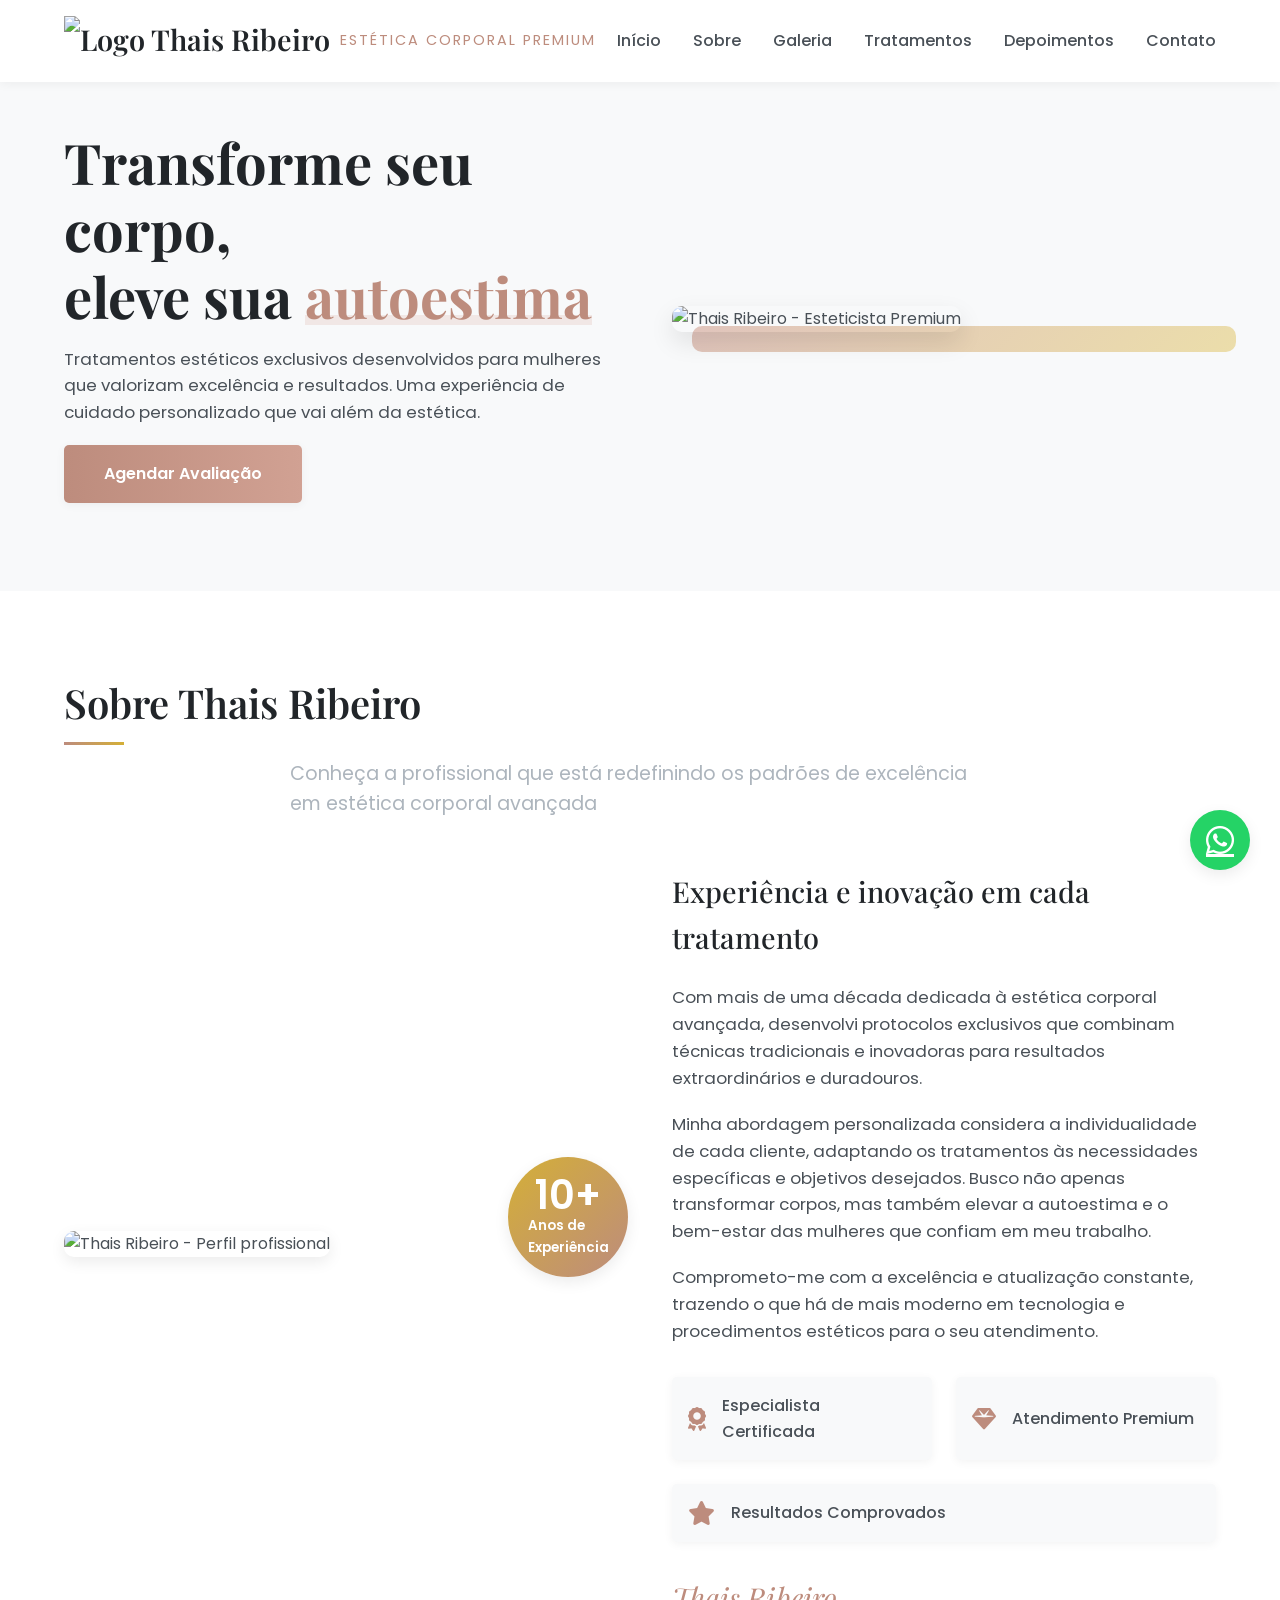
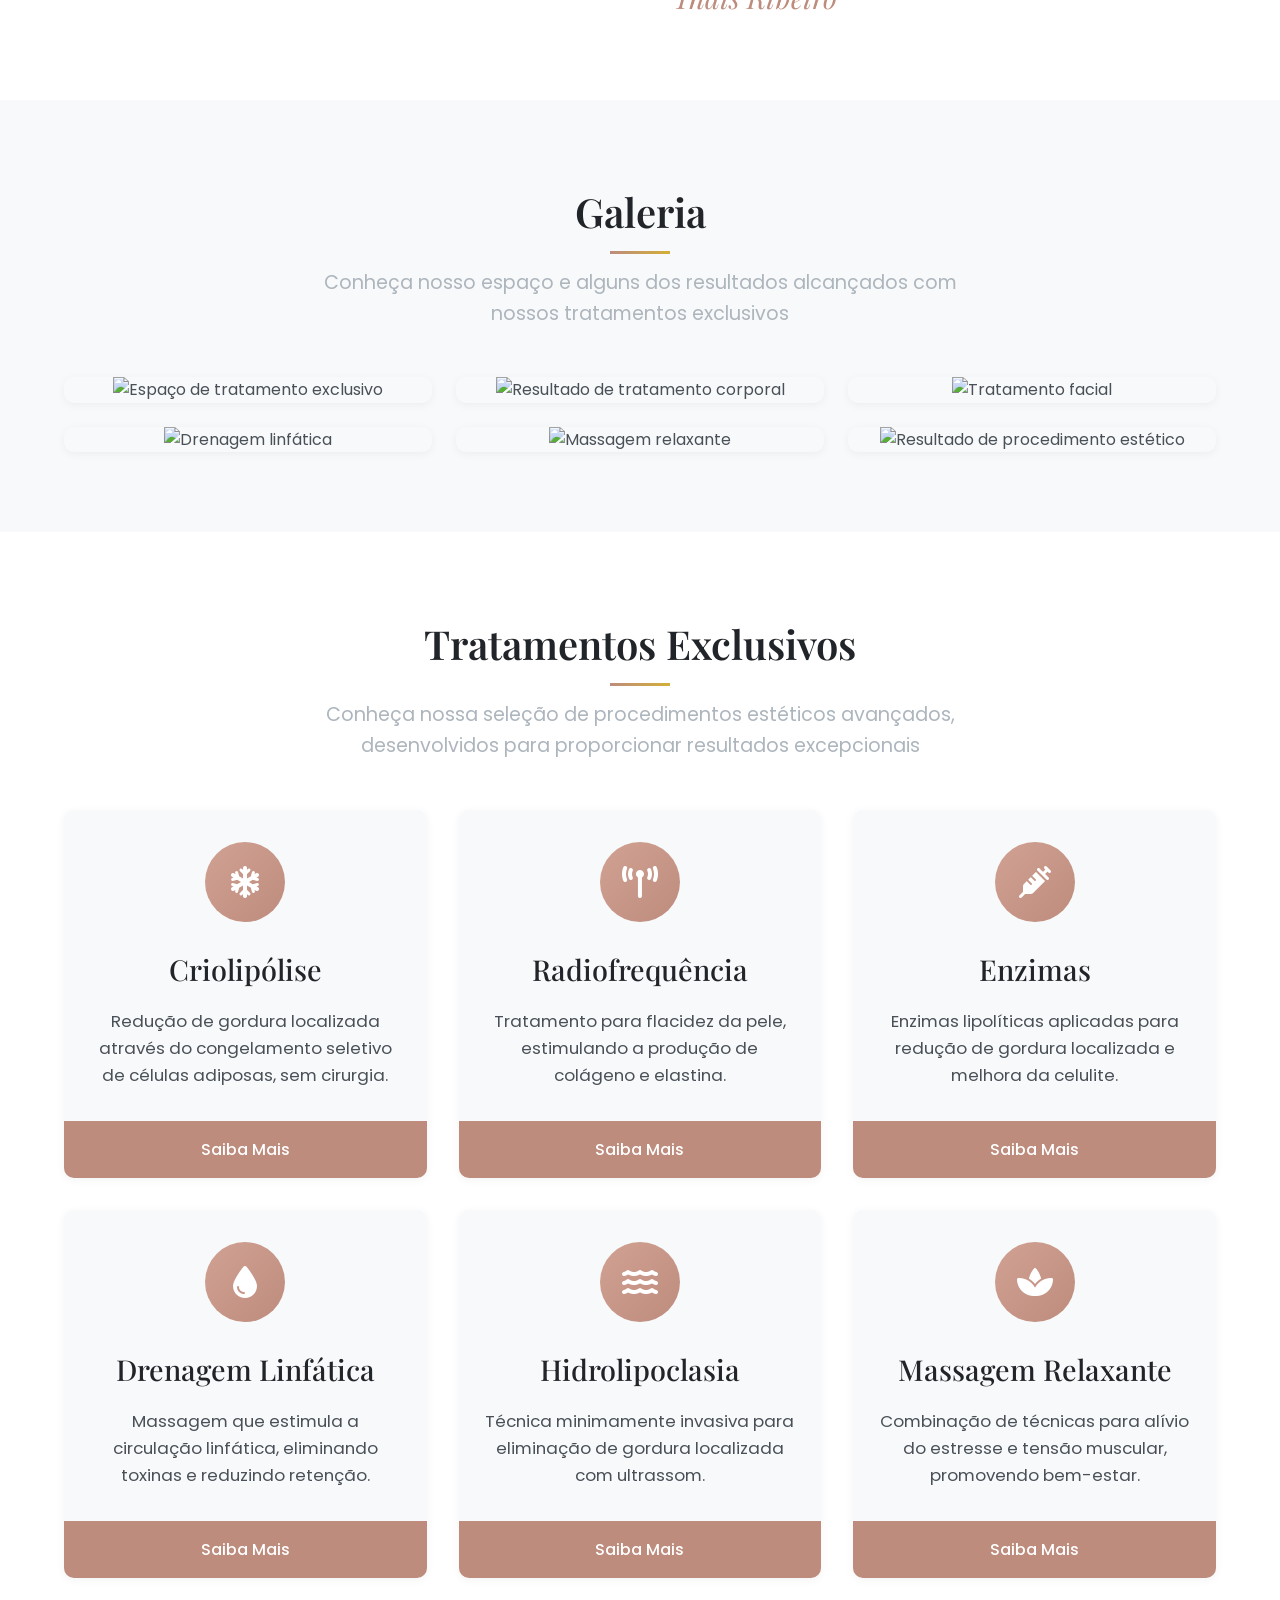
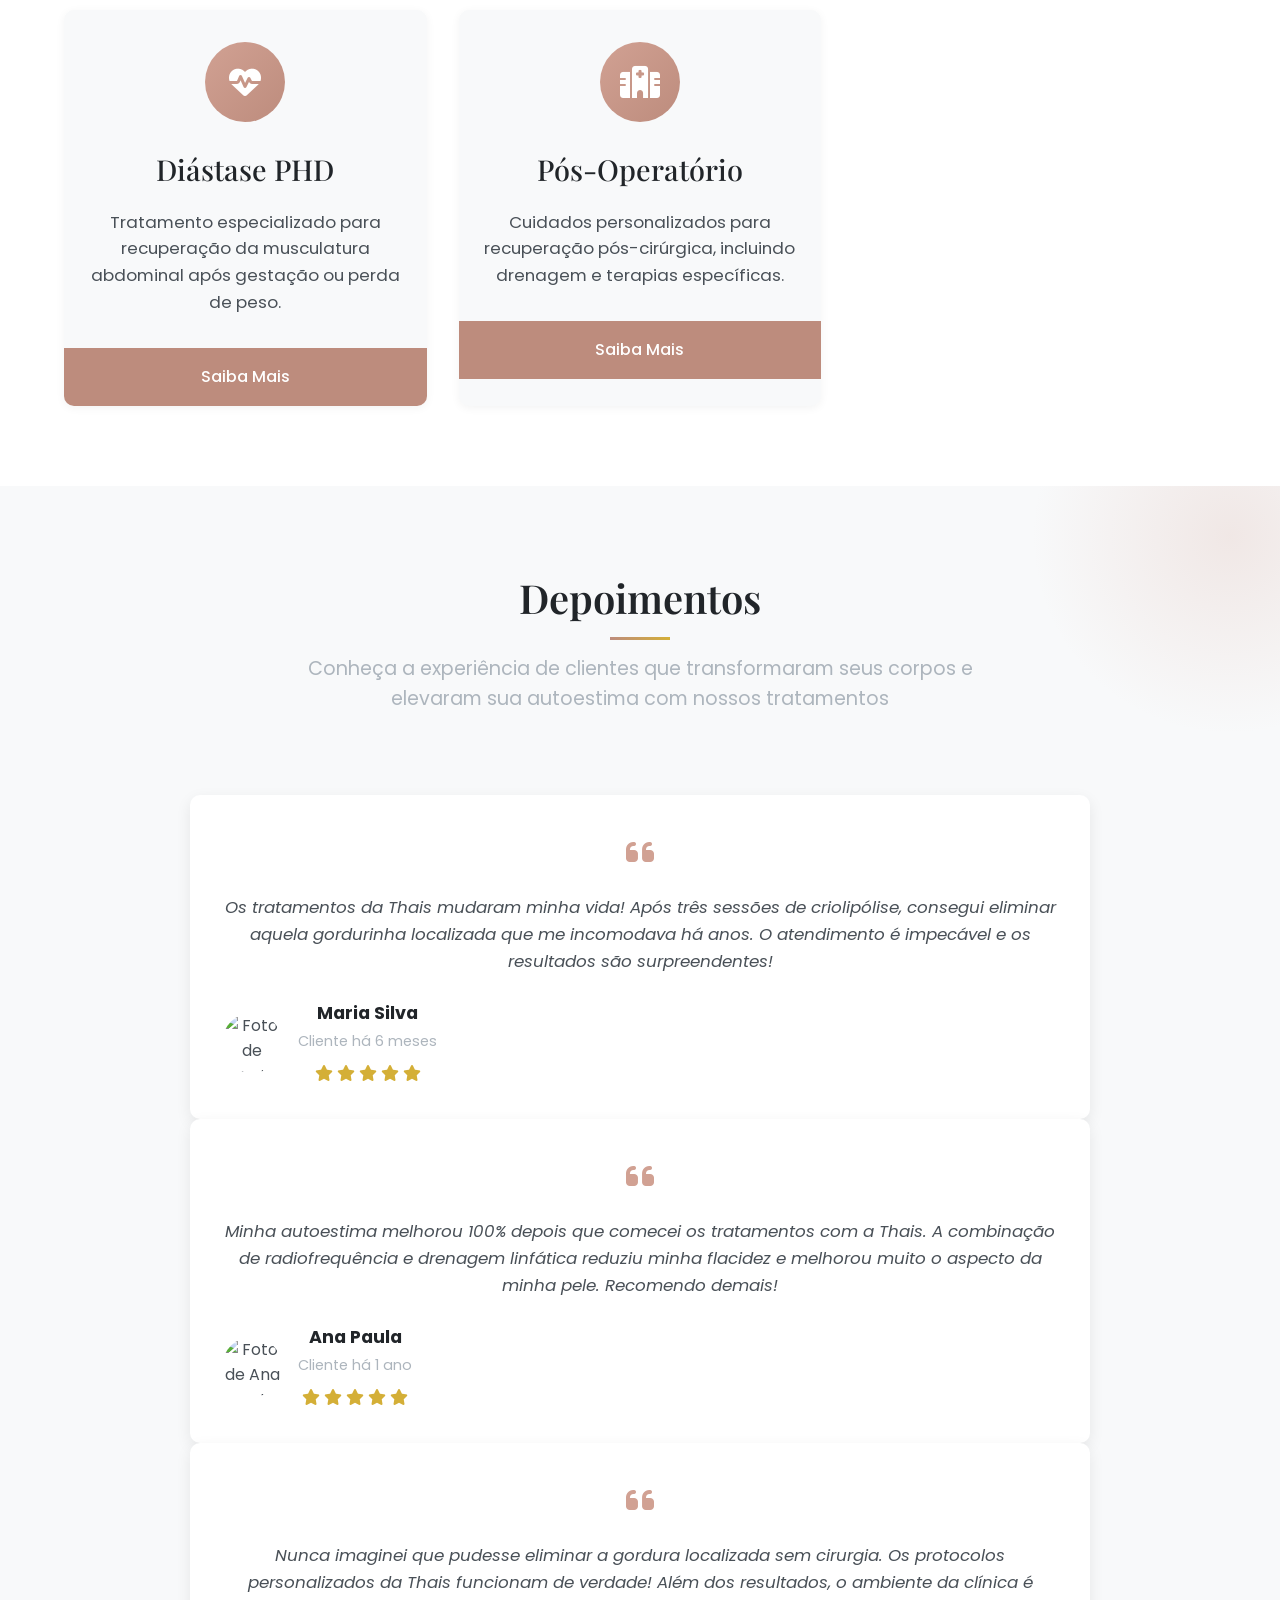
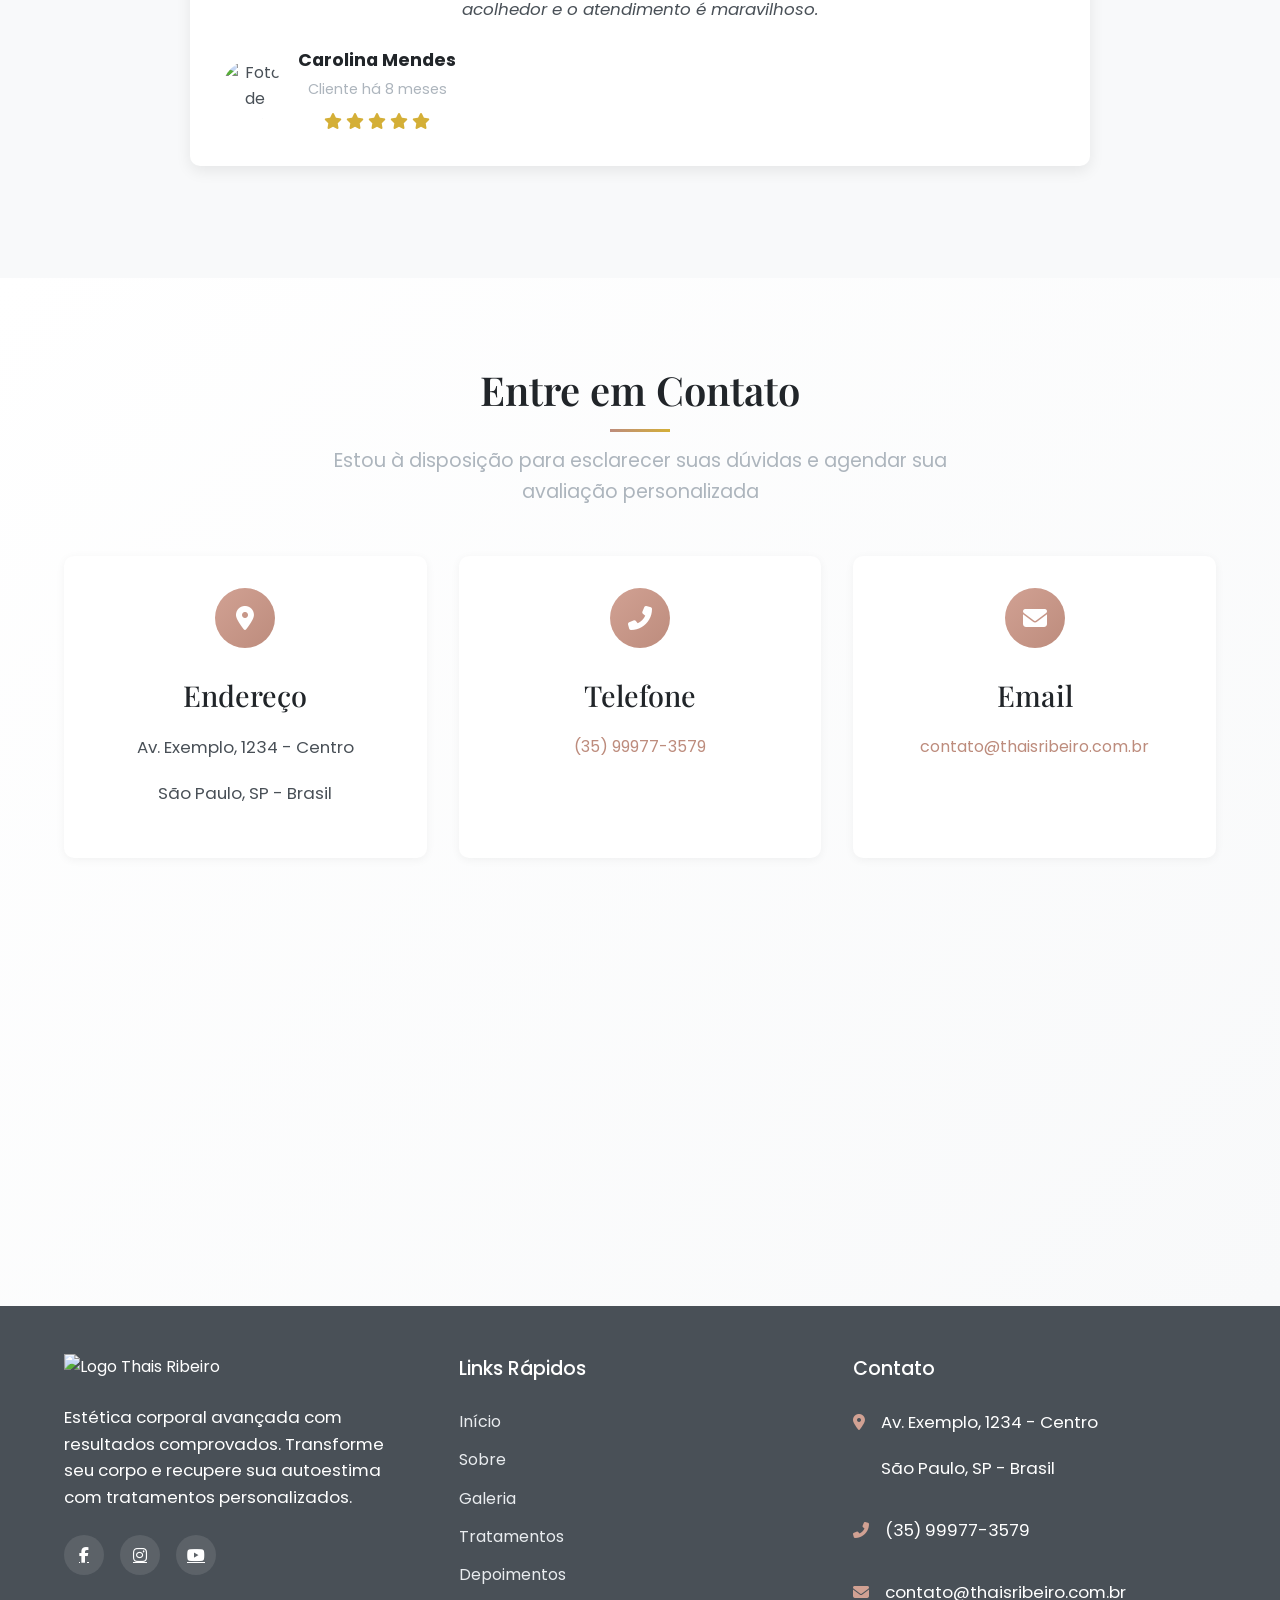
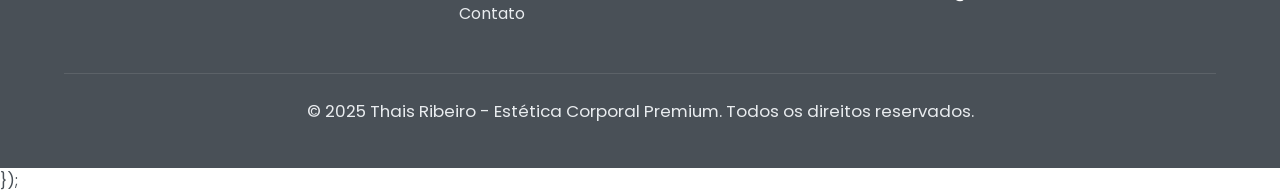
==== commit 2f5a7658: "Update index.html nova versão" ====
--- a/index.html
+++ b/index.html
@@ -1268,6 +1268,24 @@
                     <h3>Massagem Relaxante</h3>
                     <p class="service-description">Combinação de técnicas para alívio do estresse e tensão muscular, promovendo bem-estar.</p>
                     <a href="#" class="service-btn" data-modal="massagem-modal">Saiba Mais</a>
+                </div>
+                
+                <div class="service-card fade-in">
+                    <div class="service-icon">
+                        <i class="fas fa-heartbeat"></i>
+                    </div>
+                    <h3>Diástase PHD</h3>
+                    <p class="service-description">Tratamento especializado para recuperação da musculatura abdominal após gestação ou perda de peso.</p>
+                    <a href="#" class="service-btn" data-modal="diastase-modal">Saiba Mais</a>
+                </div>
+                
+                <div class="service-card fade-in">
+                    <div class="service-icon">
+                        <i class="fas fa-hospital"></i>
+                    </div>
+                    <h3>Pós-Operatório</h3>
+                    <p class="service-description">Cuidados personalizados para recuperação pós-cirúrgica, incluindo drenagem e terapias específicas.</p>
+                    <a href="#" class="service-btn" data-modal="posop-modal">Saiba Mais</a>
                 </div>
             </div>
         </div>
@@ -1470,21 +1488,302 @@
             <div class="modal-body">
                 <img src="images/crio-detail.jpg" alt="Procedimento de Criolipólise" class="modal-img">
                 <h3>O que é?</h3>
-                <p>A Criolipólise é um procedimento não invasivo que utiliza o congelamento controlado para eliminar células de gordura. O tratamento reduz em média 20-30% da camada de gordura na área tratada.</p>
-                
-                <h3>Como funciona?</h3>
-                <p>Durante o procedimento, aplicadores especiais sugam o tecido adiposo e aplicam temperaturas entre -5°C e -10°C. O resfriamento controlado danifica as células de gordura (apoptose), que são então eliminadas naturalmente pelo organismo nas semanas seguintes.</p>
-                
-                <h3>Protocolo de Tratamento:</h3>
+                <p>A Criolipólise é um procedimento estético não invasivo que utiliza o resfriamento controlado para eliminar células de gordura localizadas. O método é baseado no princípio da apoptose, um processo natural em que as células de gordura são destruídas e posteriormente eliminadas pelo organismo.</p>
+                
+                <h3>Indicações</h3>
                 <ul>
-                    <li><strong>Duração da sessão:</strong> 30-60 minutos por área</li>
-                    <li><strong>Número de sessões:</strong> 1-2 sessões por área com intervalo de 45-60 dias</li>
-                    <li><strong>Resultados visíveis:</strong> Entre 4-12 semanas após o procedimento</li>
-                    <li><strong>Áreas de aplicação:</strong> Abdômen, flancos, culotes, braços, costas e interno de coxas</li>
+                    <li>Gordura localizada no abdômen, flancos, coxas, glúteos, costas e braços</li>
+                    <li>Pacientes com IMC dentro da faixa de peso saudável</li>
+                    <li>Redução de medidas sem necessidade de cirurgia</li>
                 </ul>
+                
+                <h3>Contraindicações</h3>
+                <ul>
+                    <li>Gestantes e lactantes</li>
+                    <li>Pacientes com crioglobulinemia ou outras condições que afetam a resposta ao frio</li>
+                    <li>Presença de feridas abertas ou infecções na área tratada</li>
+                    <li>Pessoas com alta sensibilidade ao frio</li>
+                </ul>
+                
+                <h3>Como Funciona</h3>
+                <p>O aplicador do equipamento suga a pele e a gordura localizada para dentro de um compartimento onde é resfriada a temperaturas entre -5°C e -10°C. Esse resfriamento leva à cristalização das células adiposas, que posteriormente serão eliminadas pelo sistema linfático.</p>
+                
+                <h3>Resultados</h3>
+                <p>Os resultados são progressivos e costumam aparecer entre 4 e 12 semanas após o tratamento. A redução da gordura pode variar entre 20% e 30% por sessão.</p>
                 
                 <div class="treatment-note">
                     <p><strong>Importante:</strong> Os resultados podem variar de acordo com o metabolismo e estilo de vida do paciente. Nosso protocolo exclusivo incluindo drenagem linfática pós-procedimento e shot detox potencializa a eliminação das células de gordura.</p>
+                </div>
+            </div>
+        </div>
+    </div>
+
+    <div class="modal" id="enzimas-modal">
+        <div class="modal-content">
+            <span class="modal-close">&times;</span>
+            <h2>Aplicação de Enzimas</h2>
+            <div class="modal-body">
+                <img src="images/enzimas-detail.jpg" alt="Procedimento de Aplicação de Enzimas" class="modal-img">
+                <h3>O que é?</h3>
+                <p>A aplicação de enzimas é um procedimento minimamente invasivo que consiste na injeção de substâncias lipolíticas na pele para quebrar células de gordura ou estimular a produção de colágeno.</p>
+                
+                <h3>Indicações</h3>
+                <ul>
+                    <li>Redução de gordura localizada</li>
+                    <li>Tratamento de flacidez e celulite</li>
+                    <li>Estimulação da produção de colágeno</li>
+                </ul>
+                
+                <h3>Contraindicações</h3>
+                <ul>
+                    <li>Gestantes e lactantes</li>
+                    <li>Alergias a componentes das enzimas</li>
+                    <li>Pacientes com doenças autoimunes</li>
+                    <li>Presença de infecções locais na área tratada</li>
+                </ul>
+                
+                <h3>Como Funciona</h3>
+                <p>As enzimas são aplicadas na camada subcutânea por meio de microinjeções. Dependendo da combinação utilizada, pode promover a quebra da gordura, estimulação do metabolismo ou a melhora da firmeza da pele.</p>
+                
+                <h3>Resultados</h3>
+                <p>Os resultados podem começar a aparecer após a terceira sessão, sendo recomendadas de 5 a 10 sessões para um efeito satisfatório.</p>
+                
+                <div class="treatment-note">
+                    <p><strong>Importante:</strong> Após o procedimento, podem ocorrer inchaço e pequenos hematomas, considerados normais e que desaparecem em poucos dias. A drenagem linfática é altamente recomendada para potencializar os resultados.</p>
+                </div>
+            </div>
+        </div>
+    </div>
+
+    <div class="modal" id="radio-modal">
+        <div class="modal-content">
+            <span class="modal-close">&times;</span>
+            <h2>Radiofrequência</h2>
+            <div class="modal-body">
+                <img src="images/radio-detail.jpg" alt="Procedimento de Radiofrequência" class="modal-img">
+                <h3>O que é?</h3>
+                <p>A radiofrequência é um tratamento estético que utiliza ondas eletromagnéticas para aquecer as camadas profundas da pele, estimulando a produção de colágeno e elastina.</p>
+                
+                <h3>Indicações</h3>
+                <ul>
+                    <li>Flacidez da pele</li>
+                    <li>Celulite</li>
+                    <li>Rejuvenescimento facial</li>
+                    <li>Redução de medidas</li>
+                </ul>
+                
+                <h3>Contraindicações</h3>
+                <ul>
+                    <li>Gestantes</li>
+                    <li>Uso de marcapasso ou dispositivos eletrônicos implantados</li>
+                    <li>Pacientes com câncer ou doenças autoimunes</li>
+                    <li>Presença de infecções ou lesões na pele</li>
+                </ul>
+                
+                <h3>Como Funciona</h3>
+                <p>A aplicação de radiofrequência aquece a derme a temperaturas entre 39°C e 42°C, provocando a contratura das fibras de colágeno e estimulando a formação de novas fibras.</p>
+                
+                <h3>Resultados</h3>
+                <p>Os efeitos iniciais são visíveis após a primeira sessão, com melhora progressiva após 4 a 6 sessões.</p>
+                
+                <div class="treatment-note">
+                    <p><strong>Importante:</strong> Para maximizar os resultados, recomendamos manter boa hidratação, usar protetor solar diariamente e seguir com uma alimentação rica em proteínas para auxiliar na formação de novo colágeno.</p>
+                </div>
+            </div>
+        </div>
+    </div>
+
+    <div class="modal" id="hidro-modal">
+        <div class="modal-content">
+            <span class="modal-close">&times;</span>
+            <h2>Hidrolipoclasia</h2>
+            <div class="modal-body">
+                <img src="images/hidro-detail.jpg" alt="Procedimento de Hidrolipoclasia" class="modal-img">
+                <h3>O que é?</h3>
+                <p>A hidrolipoclasia é um tratamento minimamente invasivo que combina injeção de solução fisiológica com ultrassom para destruir células de gordura localizada.</p>
+                
+                <h3>Indicações</h3>
+                <ul>
+                    <li>Redução de gordura localizada</li>
+                    <li>Modelagem corporal</li>
+                </ul>
+                
+                <h3>Contraindicações</h3>
+                <ul>
+                    <li>Gestantes</li>
+                    <li>Pacientes com doenças hepáticas graves</li>
+                    <li>Distúrbios circulatórios</li>
+                </ul>
+                
+                <h3>Como Funciona</h3>
+                <p>Uma solução salina é injetada na área tratada, seguida da aplicação de ultrassom de baixa frequência para quebrar as células de gordura.</p>
+                
+                <h3>Resultados</h3>
+                <p>Os efeitos podem ser notados após 3 a 5 sessões, com redução de medidas e melhora do contorno corporal.</p>
+                
+                <div class="treatment-note">
+                    <p><strong>Importante:</strong> É fundamental seguir todas as recomendações pós-procedimento, como usar a cinta compressiva quando indicado e realizar as sessões de drenagem linfática para maximizar os resultados e reduzir o inchaço.</p>
+                </div>
+            </div>
+        </div>
+    </div>
+
+    <div class="modal" id="diastase-modal">
+        <div class="modal-content">
+            <span class="modal-close">&times;</span>
+            <h2>Diástase PHD</h2>
+            <div class="modal-body">
+                <img src="images/diastase-detail.jpg" alt="Procedimento para Diástase" class="modal-img">
+                <h3>O que é?</h3>
+                <p>A diástase PHD é um tratamento focado na recuperação muscular do abdômen após a gestação ou perda de peso excessiva, visando fortalecer a musculatura e reduzir a separação dos músculos retos abdominais.</p>
+                
+                <h3>Indicações</h3>
+                <ul>
+                    <li>Mulheres no pós-parto</li>
+                    <li>Após perda de peso significativa</li>
+                    <li>Flacidez abdominal com separação muscular</li>
+                </ul>
+                
+                <h3>Contraindicações</h3>
+                <ul>
+                    <li>Gestantes</li>
+                    <li>Pós-parto recente (menos de 40 dias)</li>
+                    <li>Hérnias abdominais não tratadas</li>
+                </ul>
+                
+                <h3>Como Funciona</h3>
+                <p>Combinação de técnicas manuais específicas com eletroestimulação para fortalecer a musculatura abdominal e aproximar os músculos separados, complementados com exercícios terapêuticos específicos.</p>
+                
+                <h3>Resultados</h3>
+                <p>Melhora da função muscular, redução da separação dos músculos abdominais e melhora estética da região. Os resultados são progressivos com o decorrer das sessões.</p>
+                
+                <div class="treatment-note">
+                    <p><strong>Importante:</strong> A eficácia do tratamento depende da realização correta dos exercícios domiciliares complementares recomendados pela profissional.</p>
+                </div>
+            </div>
+        </div>
+    </div>
+
+    <div class="modal" id="posop-modal">
+        <div class="modal-content">
+            <span class="modal-close">&times;</span>
+            <h2>Pós-Operatório</h2>
+            <div class="modal-body">
+                <img src="images/posop-detail.jpg" alt="Tratamentos de Pós-Operatório" class="modal-img">
+                <h3>O que é?</h3>
+                <p>Conjunto de procedimentos personalizados para acelerar a recuperação após cirurgias plásticas, como drenagem linfática, ultrassom terapêutico e laserterapia.</p>
+                
+                <h3>Indicações</h3>
+                <ul>
+                    <li>Após lipoaspiração</li>
+                    <li>Pós-operatório de abdominoplastia</li>
+                    <li>Após mamoplastia</li>
+                    <li>Pós-cirurgia de contorno corporal</li>
+                </ul>
+                
+                <h3>Contraindicações</h3>
+                <ul>
+                    <li>Feridas não cicatrizadas</li>
+                    <li>Infecções ativas</li>
+                    <li>Sem liberação médica</li>
+                </ul>
+                
+                <h3>Como Funciona</h3>
+                <p>O protocolo é adaptado ao tipo de cirurgia realizada e fase de recuperação, geralmente combinando drenagem linfática especializada, terapia por ultrassom, laserterapia e outros recursos para reduzir edema, estimular cicatrização e minimizar fibroses.</p>
+                
+                <h3>Resultados</h3>
+                <p>Recuperação mais rápida, menor formação de fibroses, redução de inchaço e melhor definição do contorno corporal pós-cirúrgico.</p>
+                
+                <div class="treatment-note">
+                    <p><strong>Importante:</strong> O início do tratamento deve ser autorizado pelo cirurgião responsável pelo procedimento. Os protocolos são personalizados e adaptados conforme a evolução do paciente.</p>
+                </div>
+            </div>
+        </div>
+    </div>
+
+    <div class="modal" id="massagem-modal">
+        <div class="modal-content">
+            <span class="modal-close">&times;</span>
+            <h2>Massagem Relaxante</h2>
+            <div class="modal-body">
+                <img src="images/massagem-detail.jpg" alt="Procedimento de Massagem Relaxante" class="modal-img">
+                <h3>O que é?</h3>
+                <p>Técnica de massagem terapêutica que utiliza movimentos suaves e firmes para aliviar tensões musculares, reduzir o estresse e promover uma sensação de bem-estar geral.</p>
+                
+                <h3>Indicações</h3>
+                <ul>
+                    <li>Estresse e ansiedade</li>
+                    <li>Tensão muscular</li>
+                    <li>Insônia e fadiga</li>
+                    <li>Complemento para tratamentos estéticos</li>
+                </ul>
+                
+                <h3>Contraindicações</h3>
+                <ul>
+                    <li>Febre ou estado febril</li>
+                    <li>Lesões cutâneas na área a ser massageada</li>
+                    <li>Trombose recente</li>
+                    <li>Inflamações agudas</li>
+                </ul>
+                
+                <h3>Como Funciona</h3>
+                <p>Através de manobras como deslizamento, amassamento, fricção e percussão, a massagem estimula a circulação sanguínea e linfática, relaxa a musculatura, libera endorfinas e promove um estado de relaxamento profundo.</p>
+                
+                <h3>Benefícios</h3>
+                <ul>
+                    <li>Alívio do estresse e ansiedade</li>
+                    <li>Redução de tensões musculares e dores</li>
+                    <li>Melhora da qualidade do sono</li>
+                    <li>Aumento da sensação de bem-estar</li>
+                </ul>
+                
+                <div class="treatment-note">
+                    <p><strong>Importante:</strong> Cada sessão é personalizada de acordo com as necessidades individuais. Utilizamos óleos essenciais e aromaterapia para potencializar os efeitos relaxantes da massagem, criando uma experiência sensorial completa.</p>
+                </div>
+            </div>
+        </div>
+    </div>
+
+    <div class="modal" id="drenagem-modal">
+        <div class="modal-content">
+            <span class="modal-close">&times;</span>
+            <h2>Drenagem Linfática</h2>
+            <div class="modal-body">
+                <img src="images/drenagem-detail.jpg" alt="Procedimento de Drenagem Linfática" class="modal-img">
+                <h3>O que é?</h3>
+                <p>A Drenagem Linfática é uma técnica de massagem suave e rítmica que estimula o sistema linfático a trabalhar mais eficientemente, removendo o excesso de líquidos e toxinas do corpo.</p>
+                
+                <h3>Indicações</h3>
+                <ul>
+                    <li>Retenção de líquidos</li>
+                    <li>Pós-operatório de cirurgias plásticas</li>
+                    <li>Celulite</li>
+                    <li>Recuperação esportiva</li>
+                    <li>Inchaço nas pernas e tornozelos</li>
+                </ul>
+                
+                <h3>Contraindicações</h3>
+                <ul>
+                    <li>Infecções agudas</li>
+                    <li>Trombose recente</li>
+                    <li>Insuficiência cardíaca descompensada</li>
+                    <li>Hipertensão descontrolada</li>
+                </ul>
+                
+                <h3>Como Funciona</h3>
+                <p>Por meio de movimentos leves, lentos e precisos, seguindo o sentido do fluxo linfático, a massagem auxilia o transporte da linfa até os gânglios linfáticos, onde as toxinas são filtradas antes de retornar à circulação sanguínea.</p>
+                
+                <h3>Benefícios</h3>
+                <ul>
+                    <li>Redução de inchaço e retenção de líquidos</li>
+                    <li>Melhora da circulação linfática e sanguínea</li>
+                    <li>Eliminação de toxinas</li>
+                    <li>Fortalecimento do sistema imunológico</li>
+                    <li>Relaxamento e sensação de leveza</li>
+                </ul>
+                
+                <div class="treatment-note">
+                    <p><strong>Importante:</strong> Para resultados otimizados, recomendamos manter boa hidratação antes e após as sessões. Em casos de pós-operatório, seguimos protocolos específicos adaptados às orientações do cirurgião.</p>
                 </div>
             </div>
         </div>
@@ -1637,5 +1936,7 @@
             });
         });
     </script>
+        });
+    </script>
 </body>
 </html>
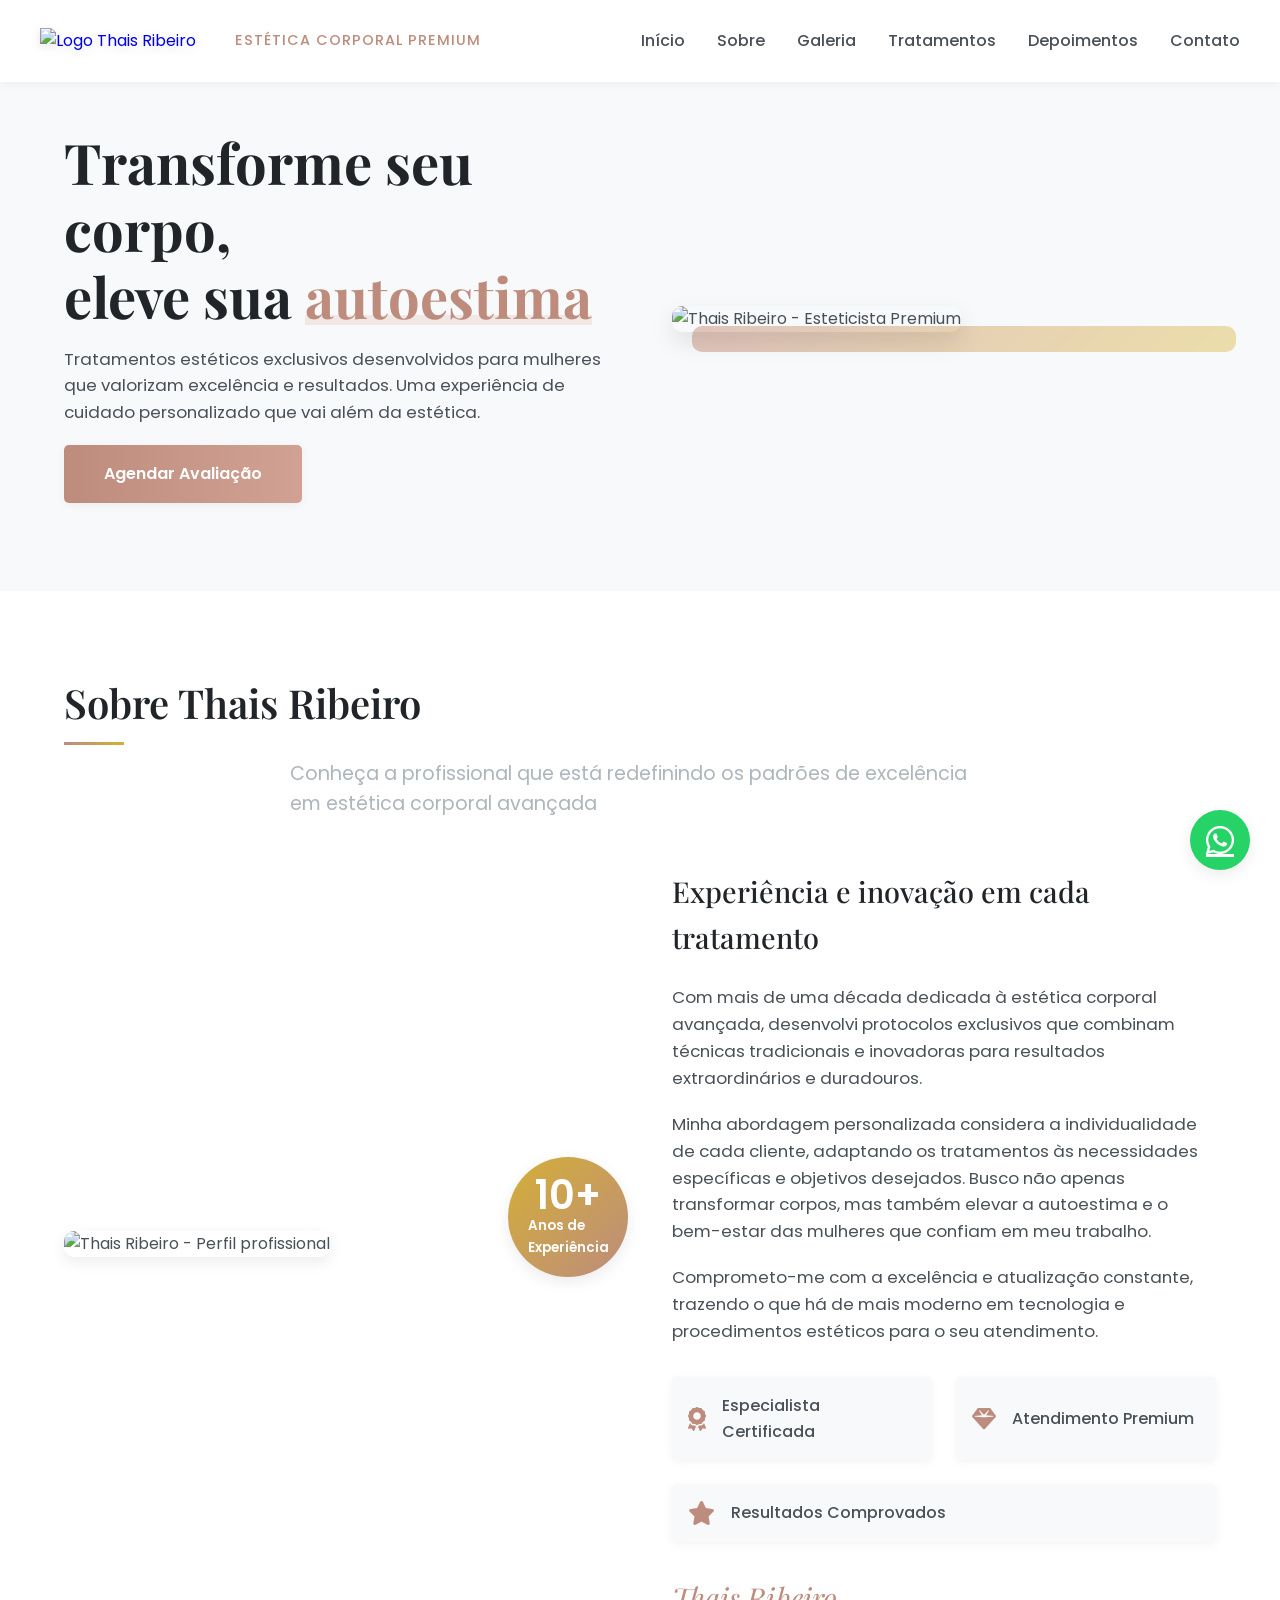
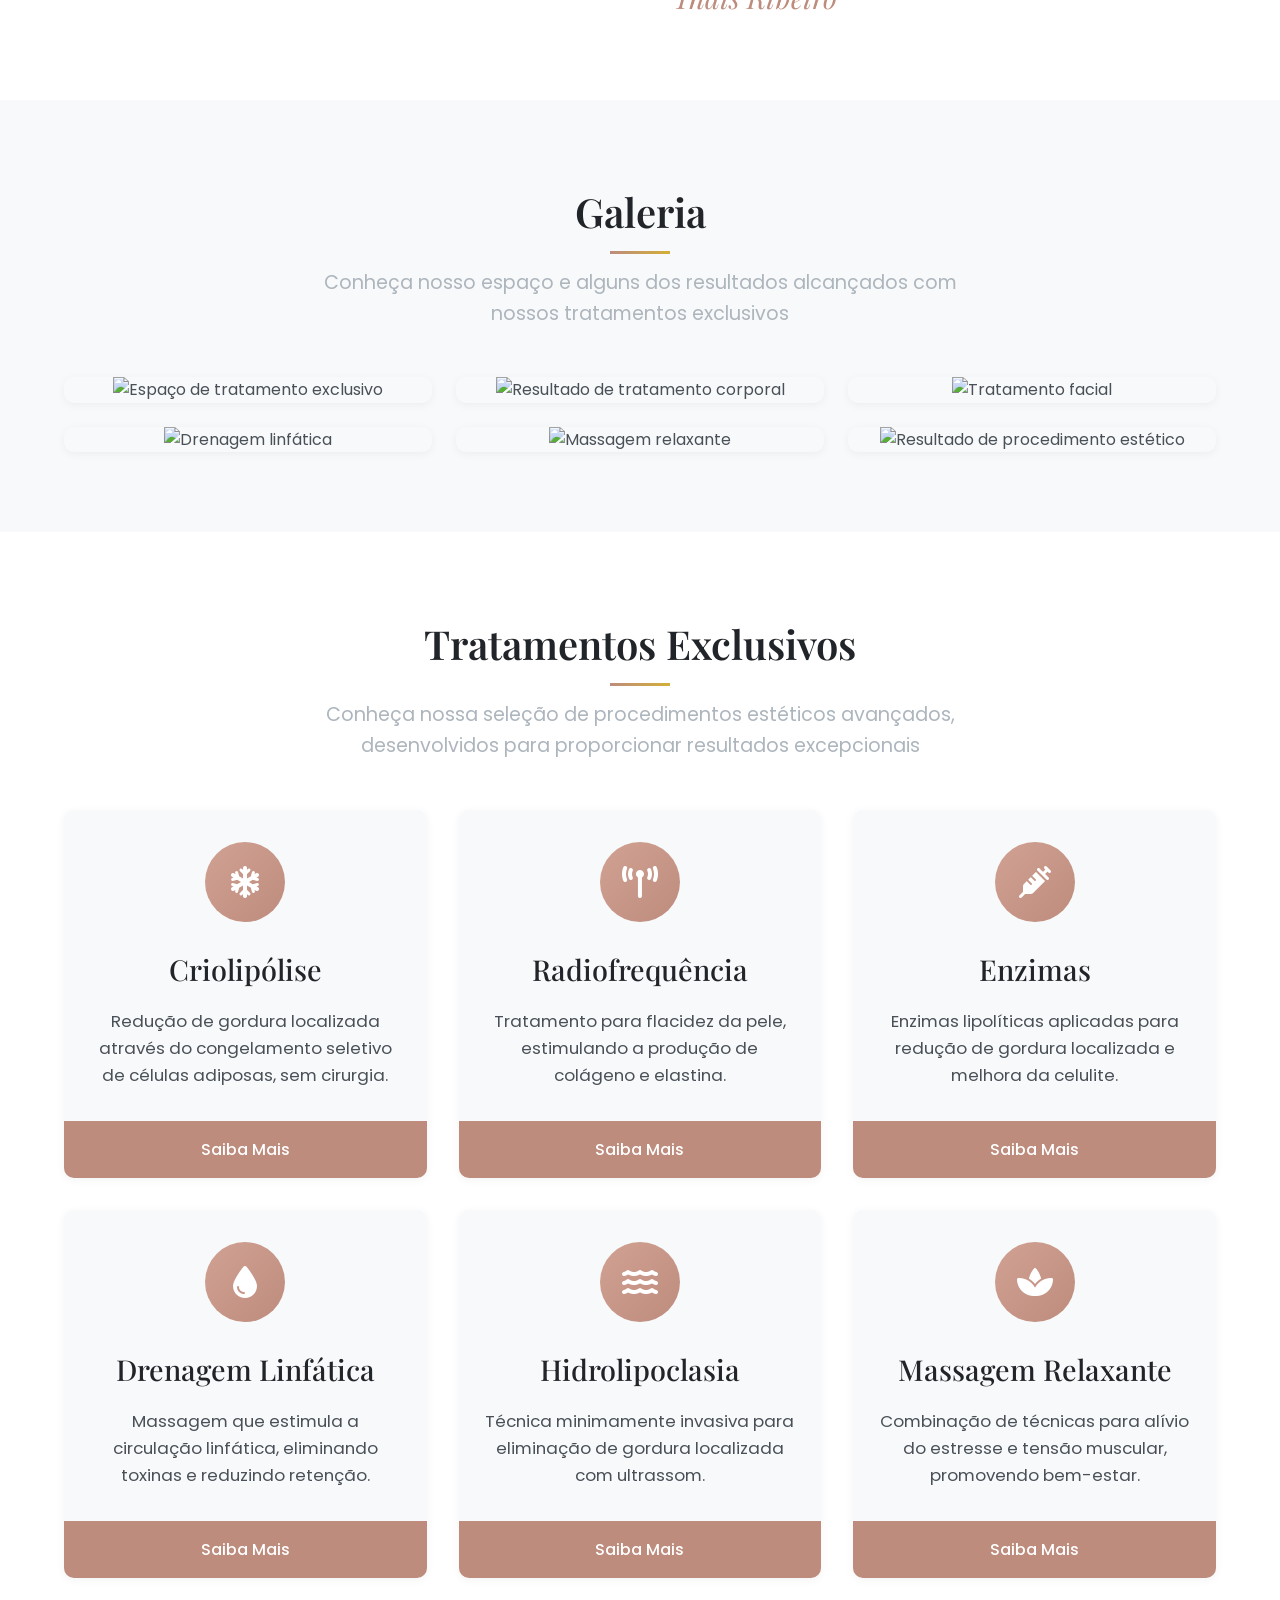
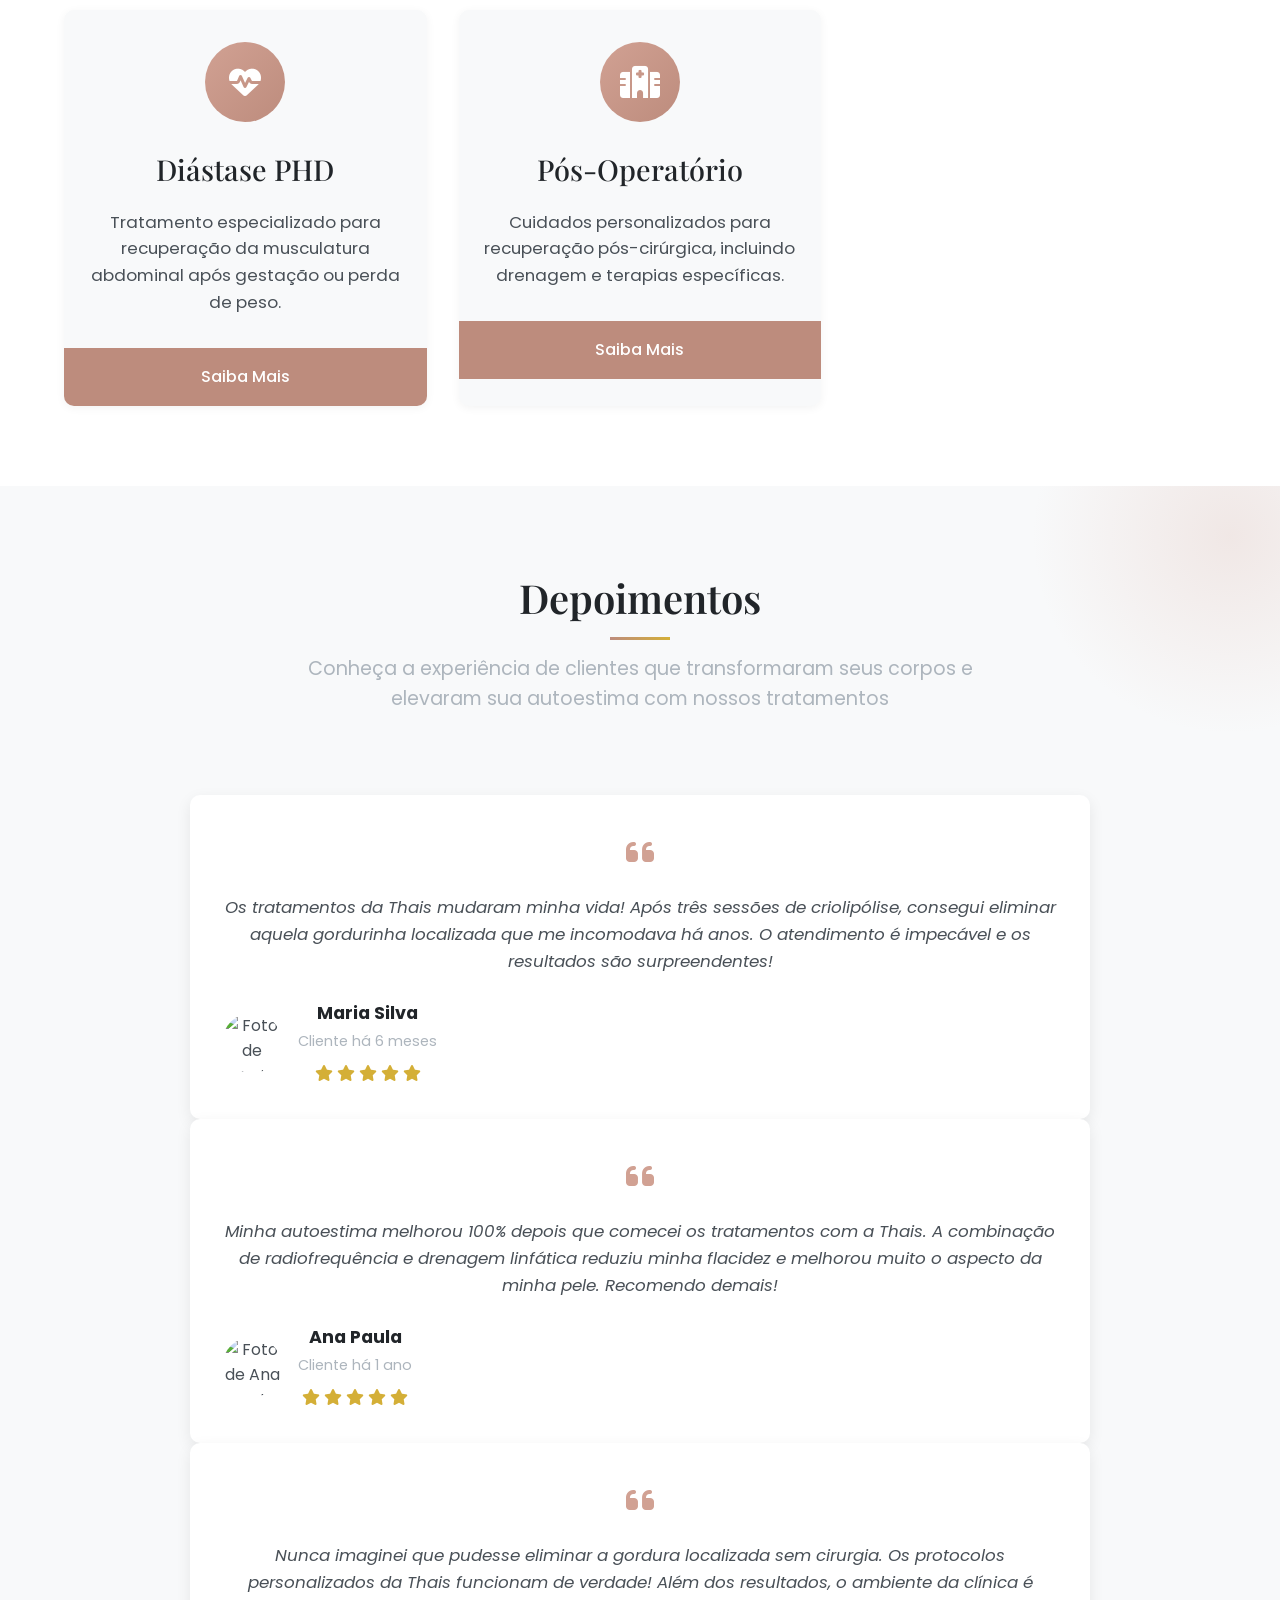
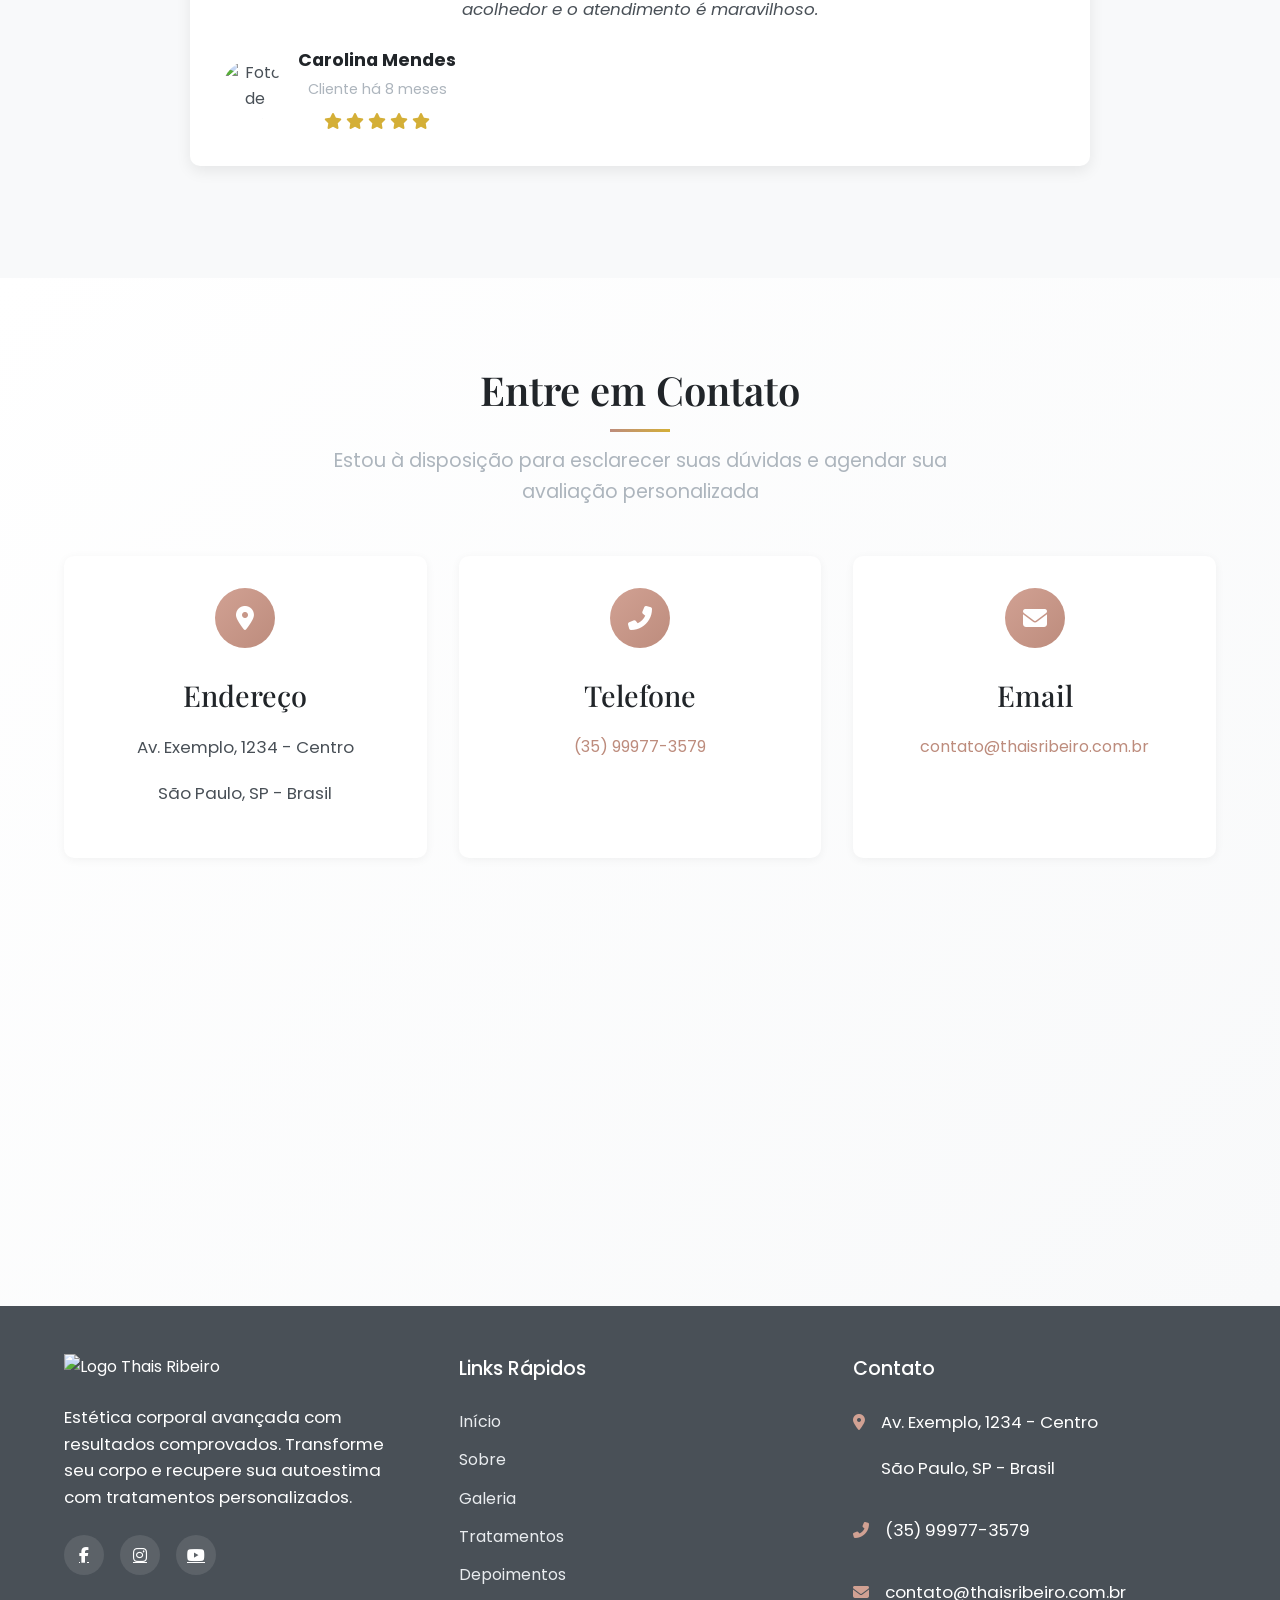
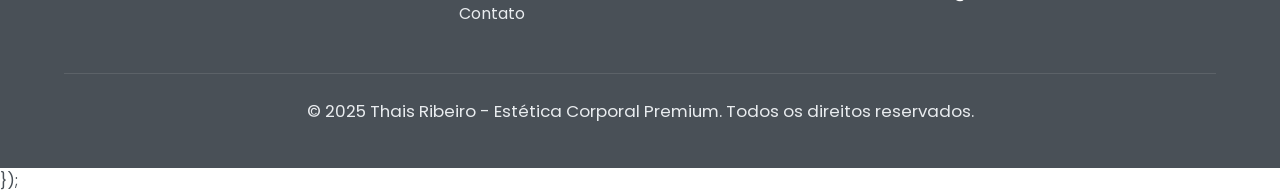
==== commit 7e7cacf5: "Update index.html ajuste logo" ====
--- a/index.html
+++ b/index.html
@@ -135,33 +135,49 @@
             align-items: center;
         }
         
+                /* Estilos adicinais para realçar o logo */
+        .header-container {
+            display: flex;
+            justify-content: space-between;
+            align-items: center;
+            padding: 12px 0;
+        }
+        
         .logo {
-            font-family: 'Playfair Display', serif;
-            font-size: 1.8rem;
-            font-weight: 600;
-            color: var(--black);
-            text-decoration: none;
             display: flex;
             align-items: center;
-            gap: 10px;
+            text-decoration: none;
+            gap: 15px;
+            position: relative;
+            z-index: 10;
         }
         
         .logo img {
-            height: 50px;
-            transition: var(--transition);
+            height: auto;
+            width: 180px;
+            max-width: 180px;
+            transition: var(--transition);
+            filter: drop-shadow(0 3px 5px rgba(0,0,0,0.1));
         }
         
         header.scrolled .logo img {
-            height: 40px;
+            width: 150px;
+            max-width: 150px;
+        }
+        
+        .logo-text {
+            font-family: 'Playfair Display', serif;
+            color: var(--black);
+            display: flex;
+            flex-direction: column;
         }
         
         .logo-text span {
-            display: block;
             font-size: 0.9rem;
             color: var(--rose-gold);
             font-family: 'Poppins', sans-serif;
-            font-weight: 400;
-            letter-spacing: 2px;
+            font-weight: 500;
+            letter-spacing: 1px;
             text-transform: uppercase;
         }
         
@@ -1076,7 +1092,7 @@
     <header id="header">
         <div class="container header-container">
             <a href="#" class="logo">
-                <img src="https://fbnqqxlvcilobufelbvs.supabase.co/storage/v1/object/public/documentos//Ativo%209@2x.png" alt="Logo Thais Ribeiro">
+                <img src="https://fbnqqxlvcilobufelbvs.supabase.co/storage/v1/object/public/documentos//Ativo%209@2x.png" alt="Logo Thais Ribeiro" width="180">
                 <div class="logo-text">
                     <span>Estética Corporal Premium</span>
                 </div>
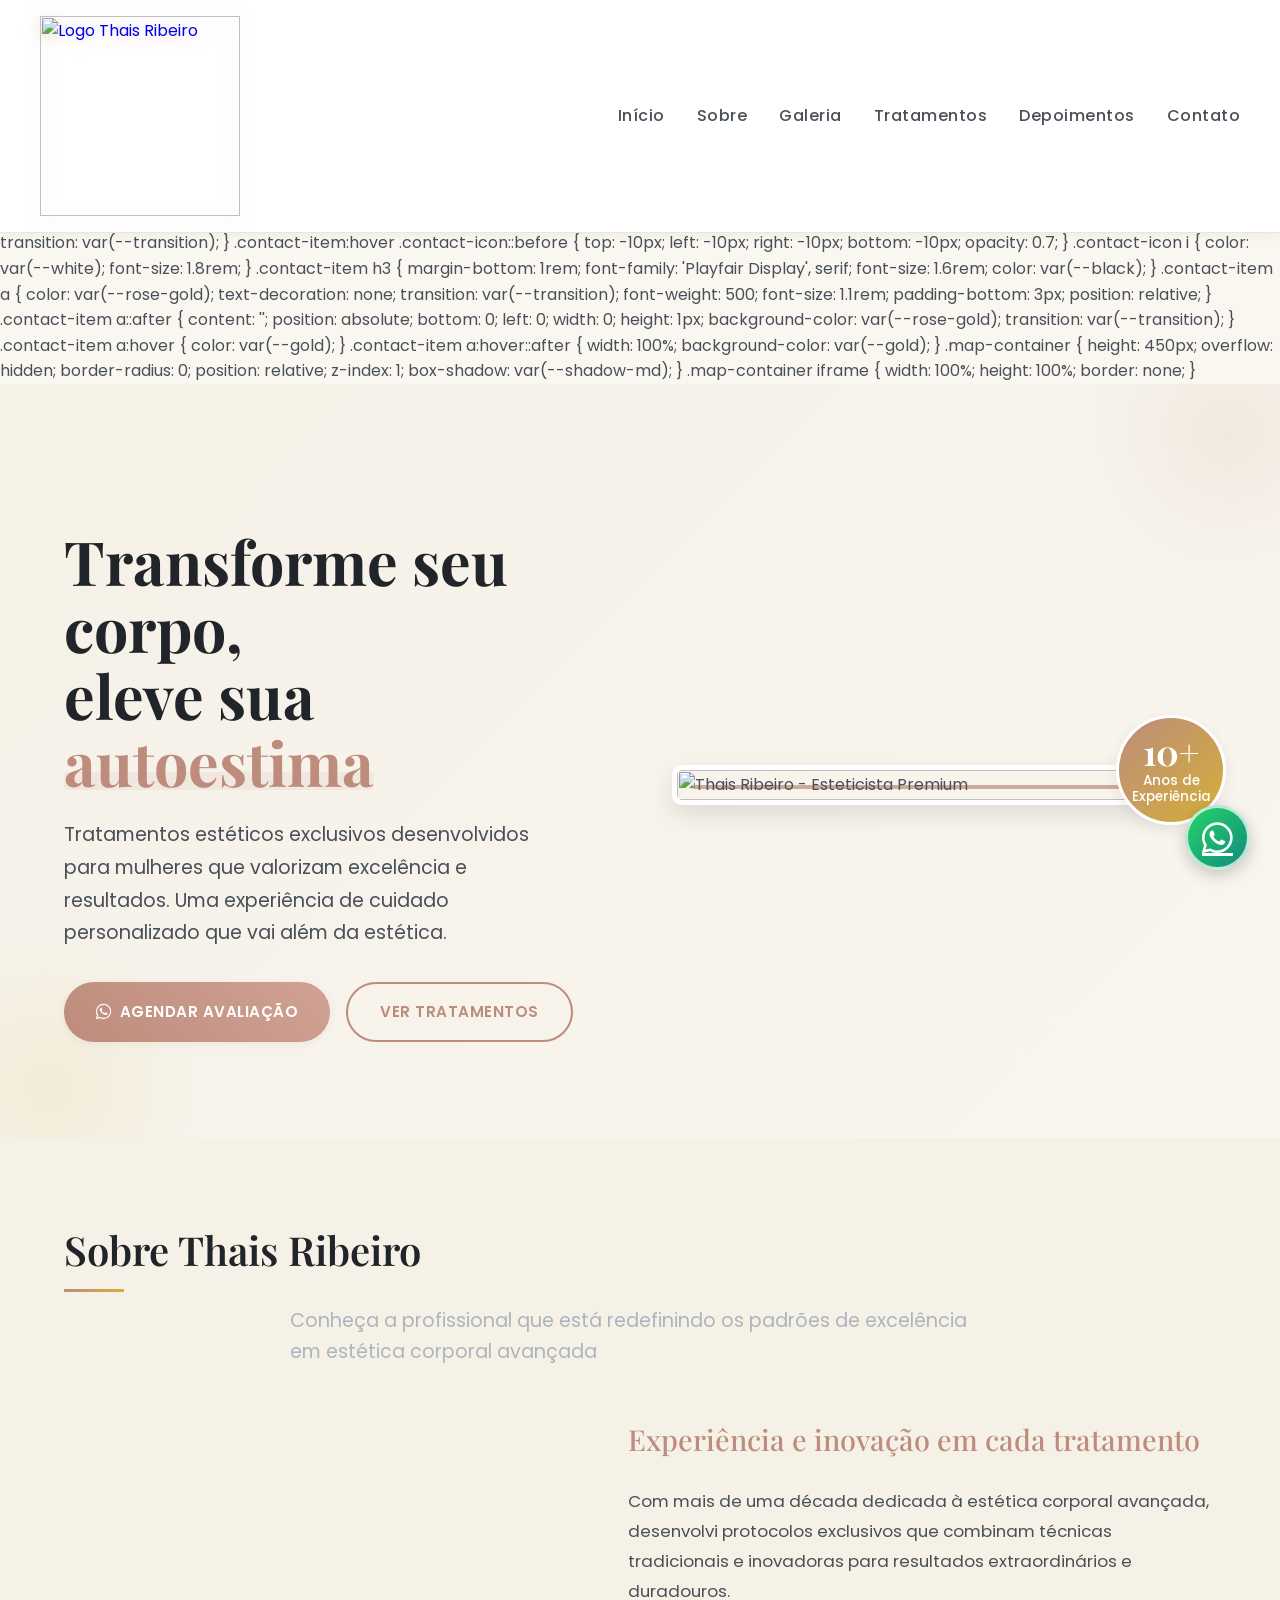
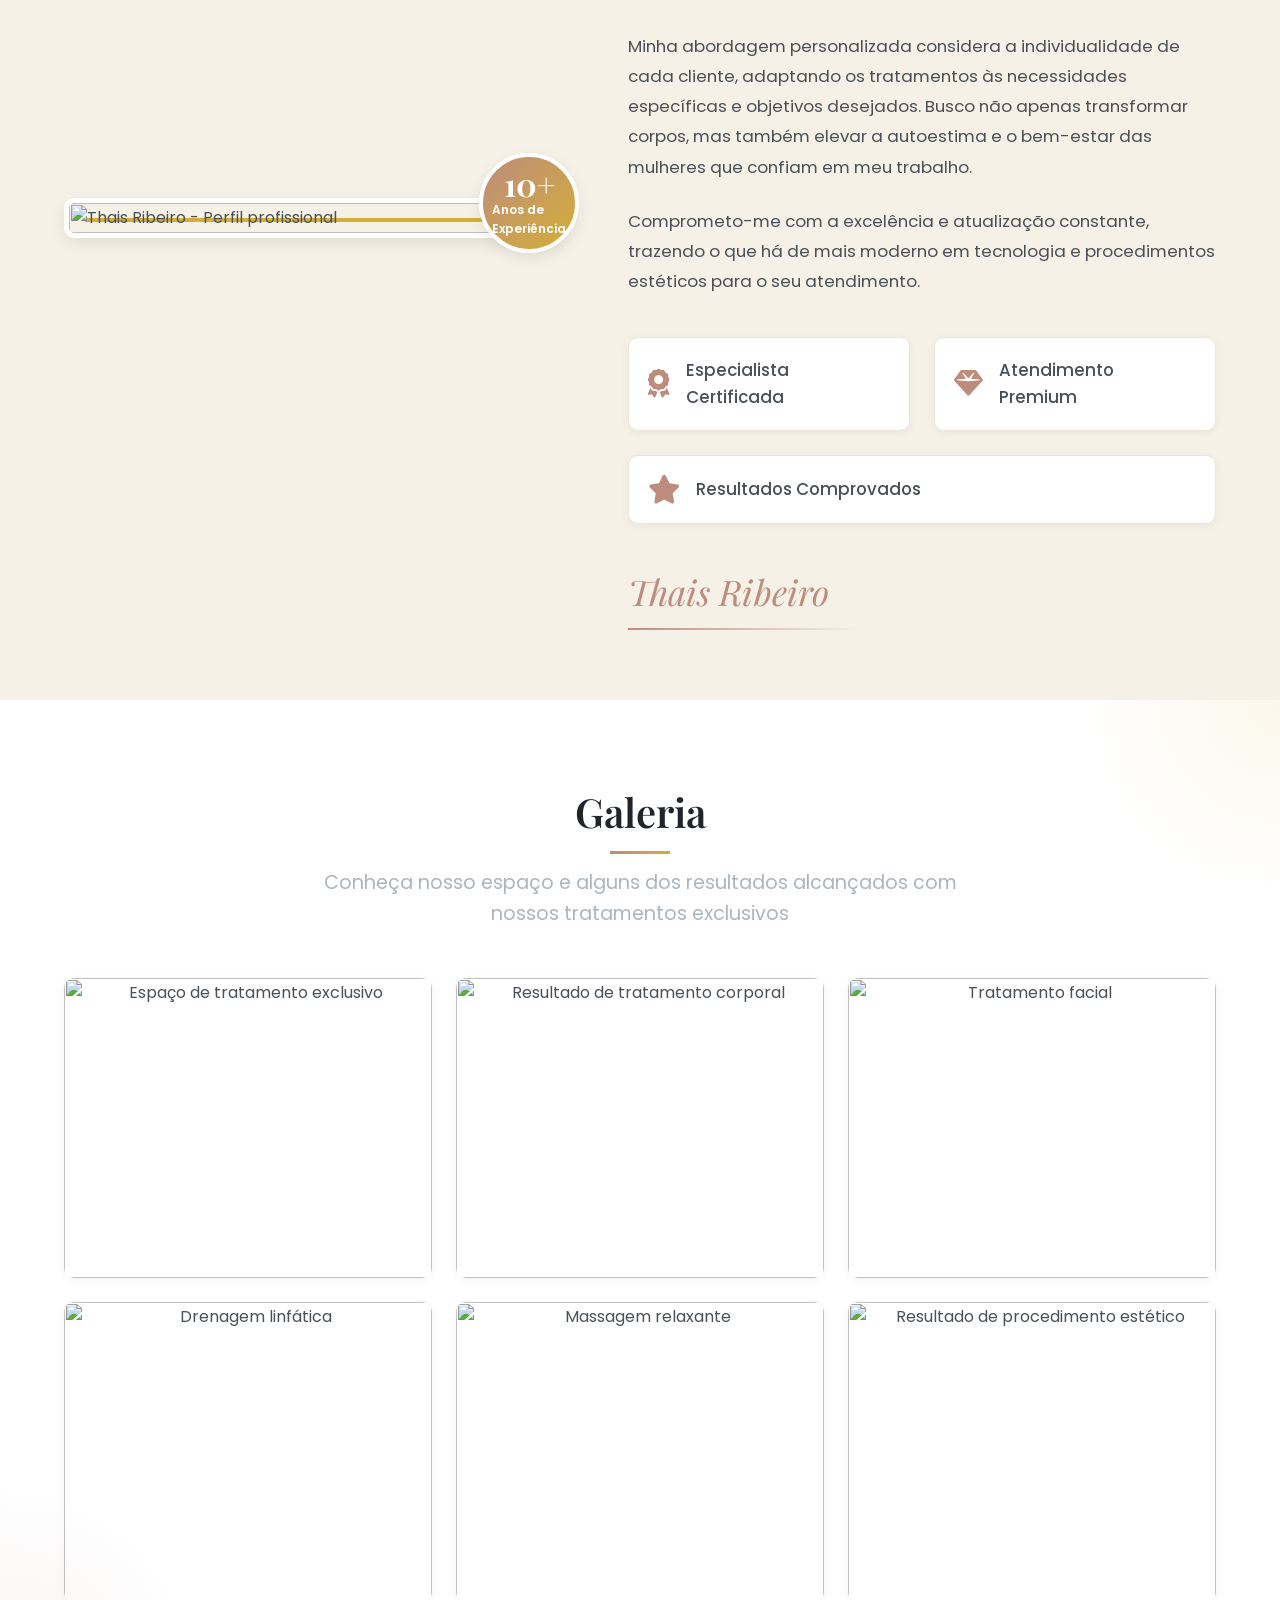
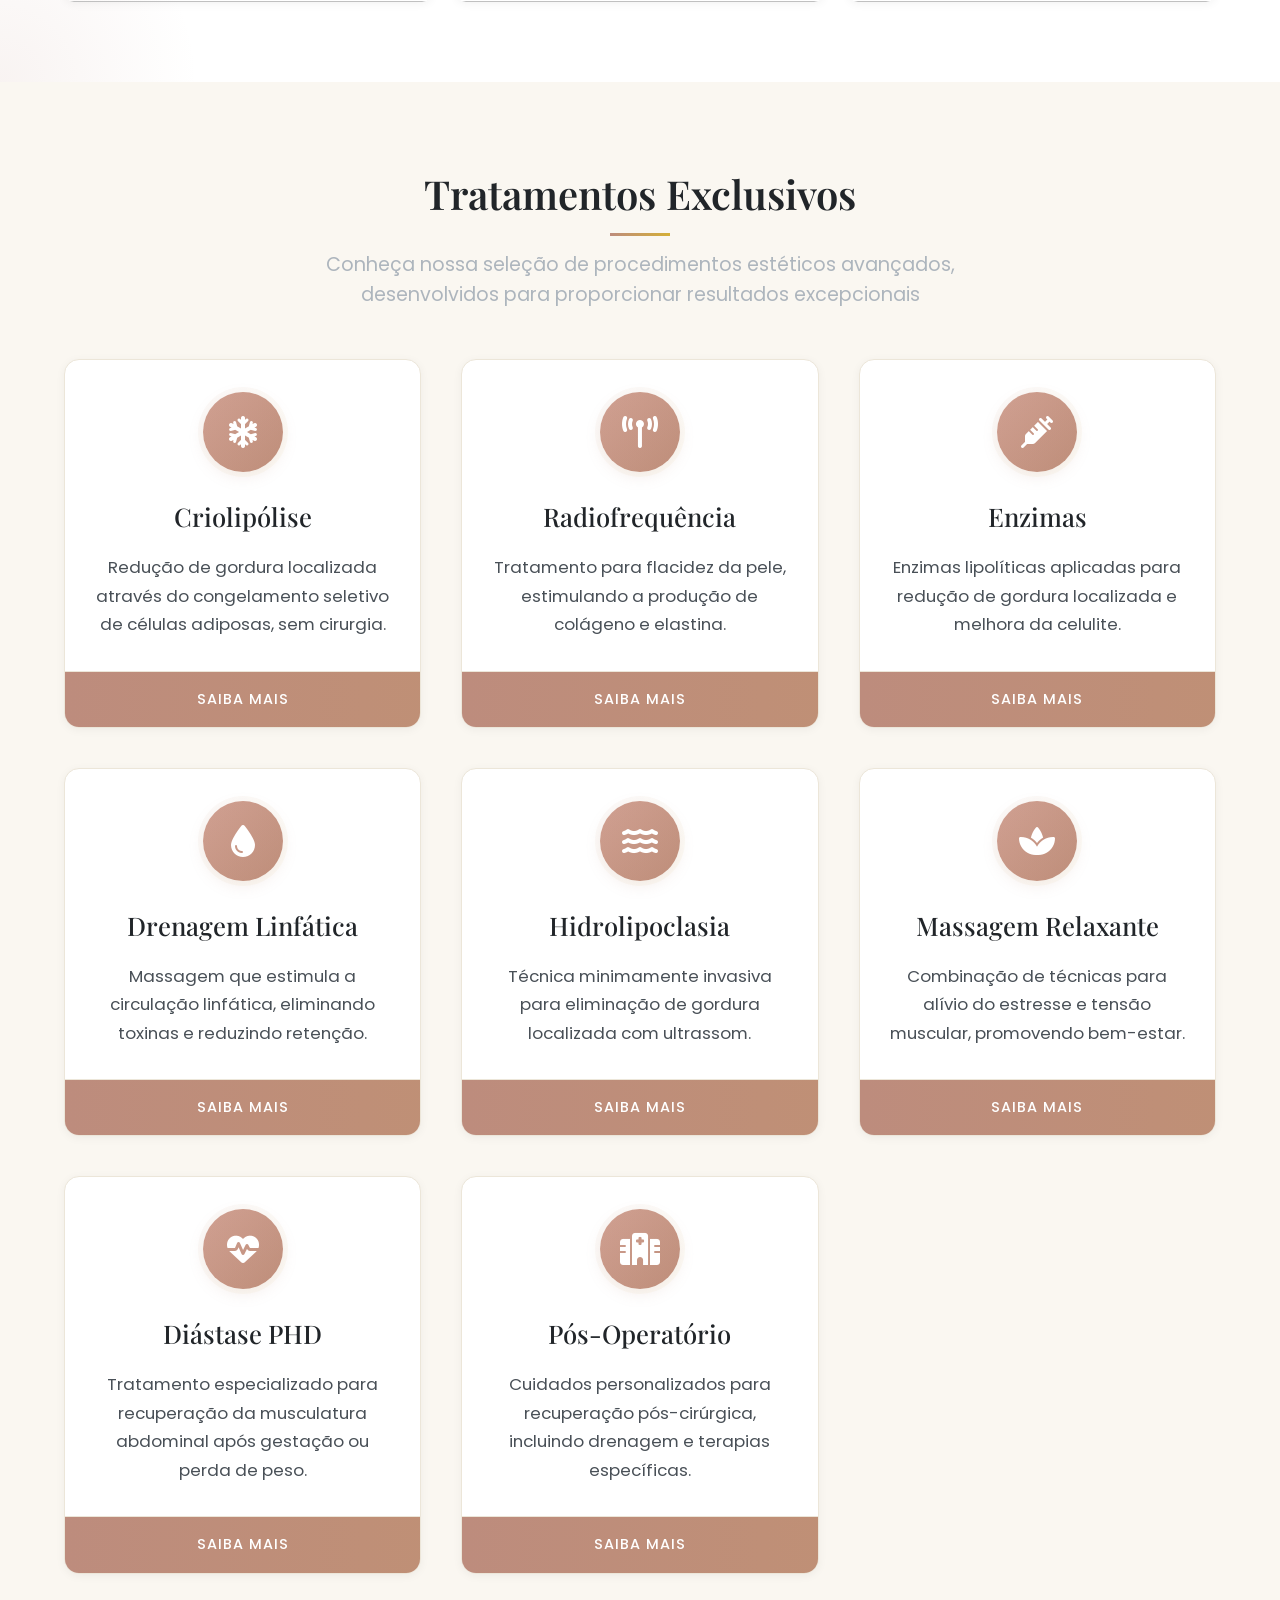
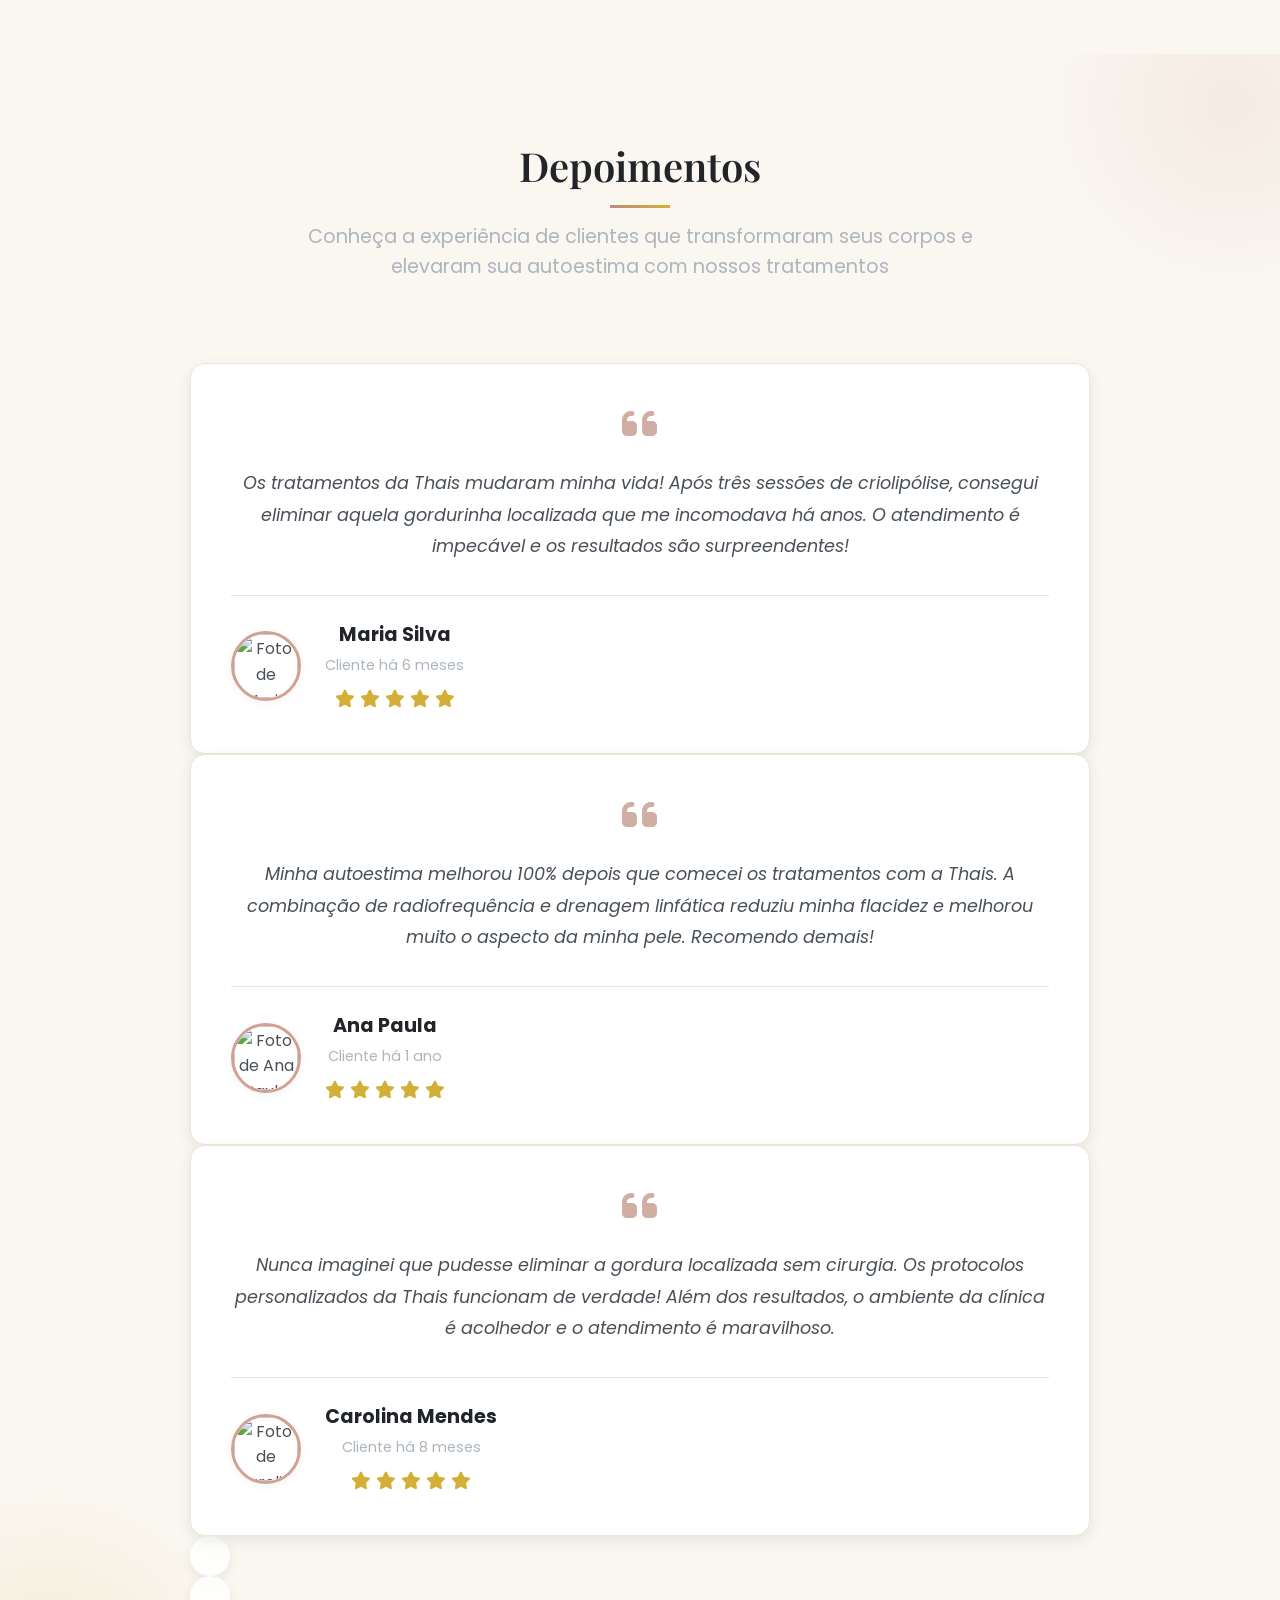
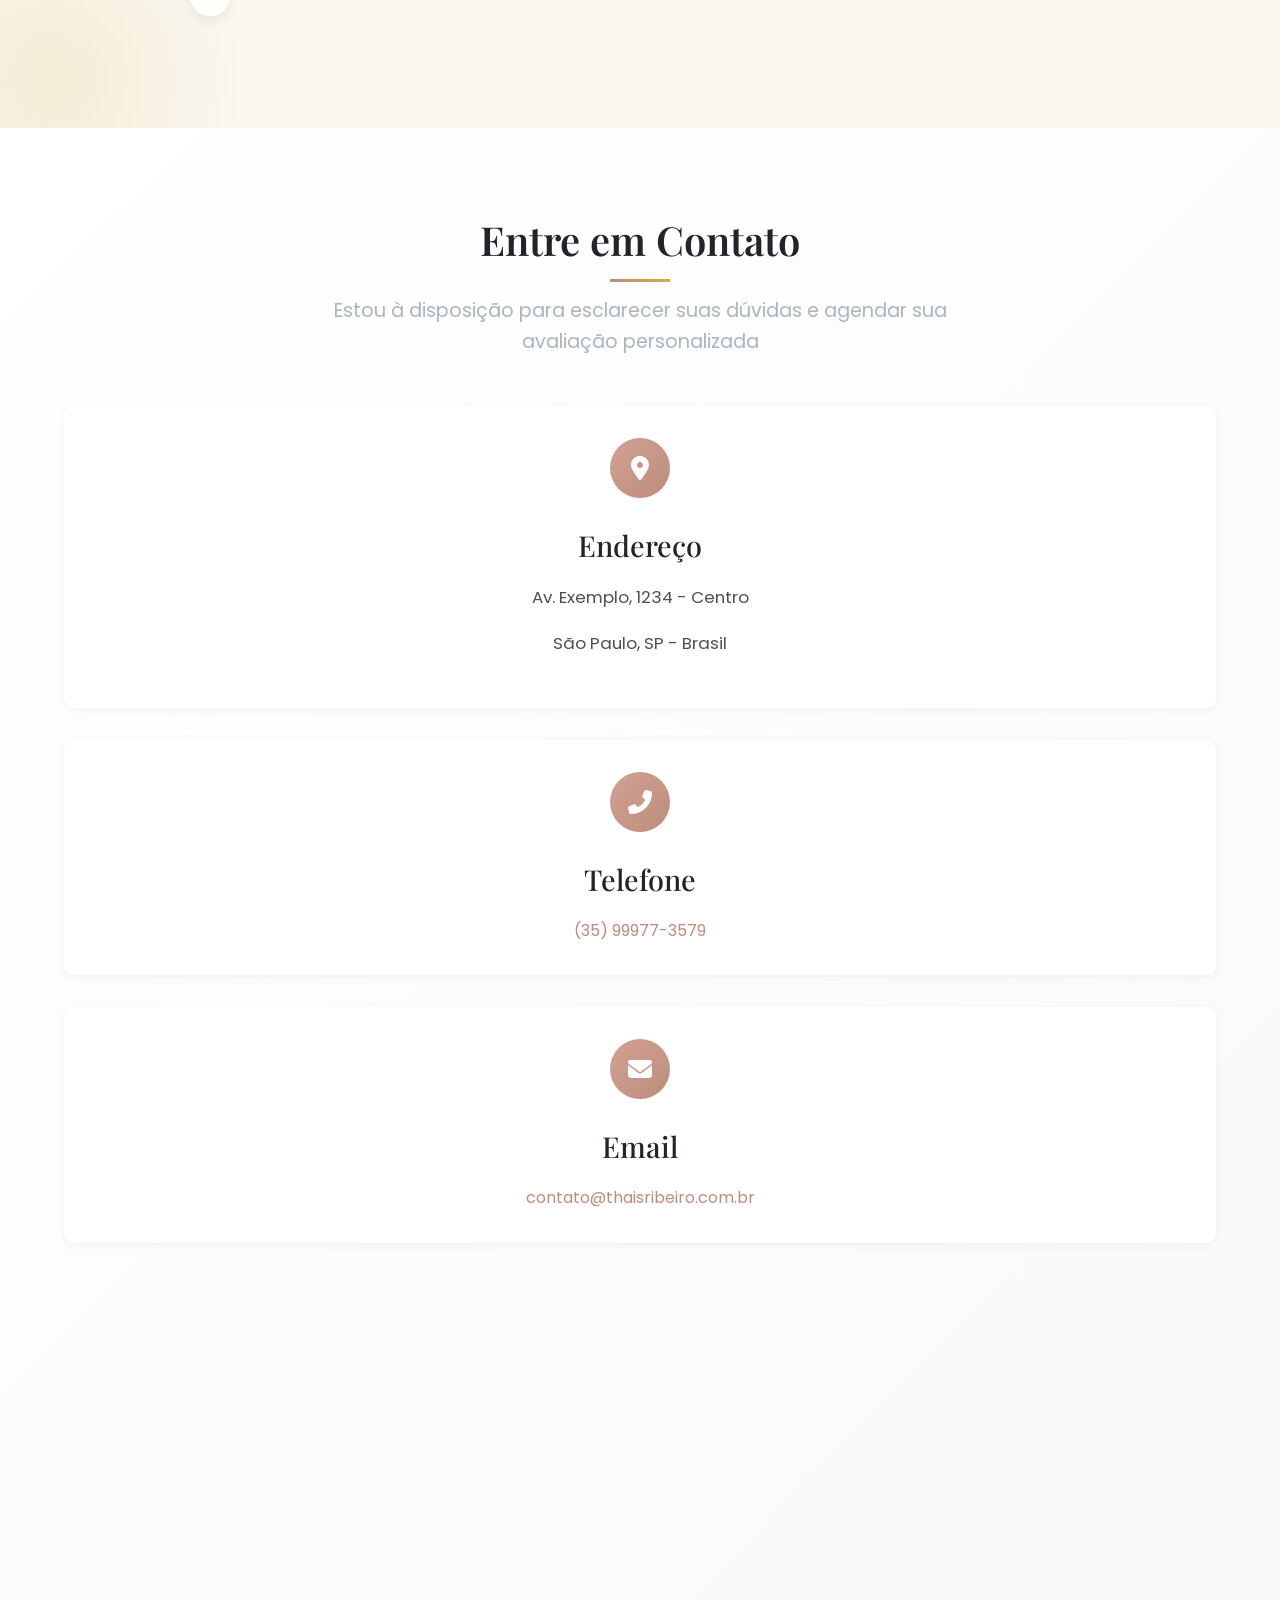
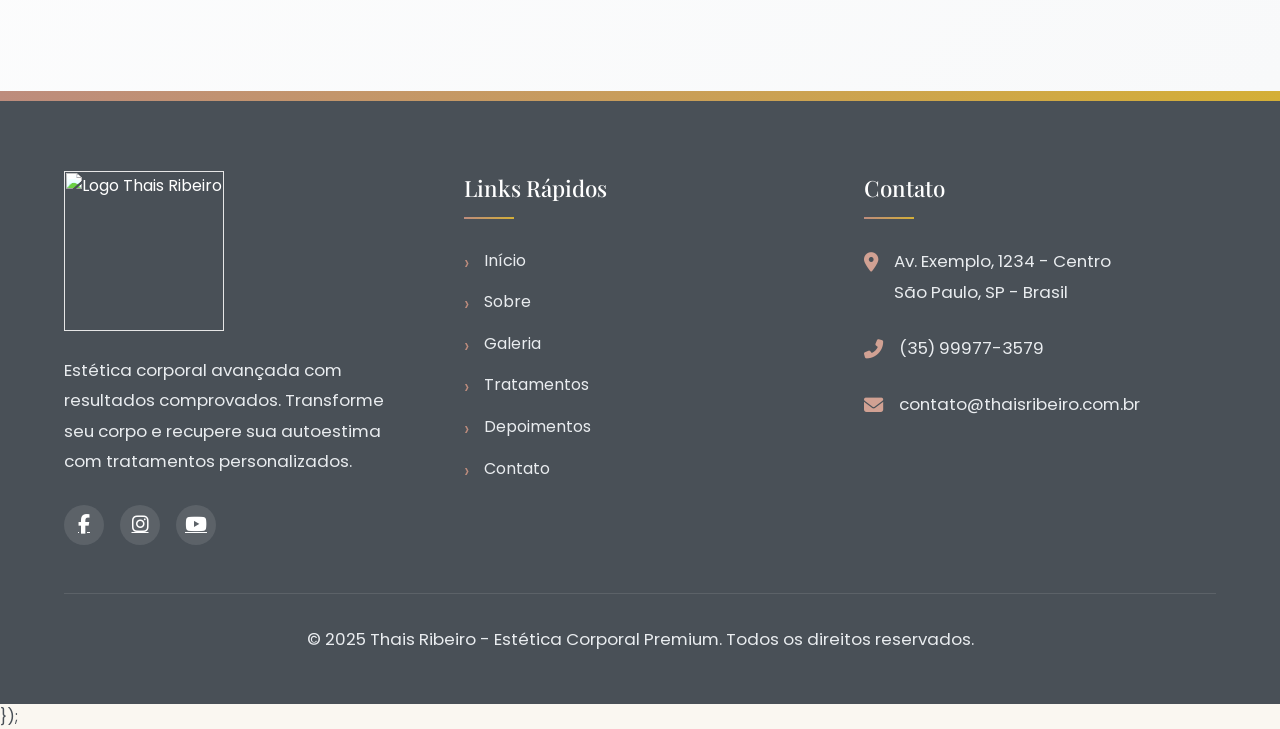
==== commit a7eedb2c: "Update index.html nova" ====
--- a/index.html
+++ b/index.html
@@ -1,3 +1,145 @@
+/* Contato Estilizado */
+        .contact {
+            background: linear-gradient(135deg, var(--white), var(--cream-light));
+            padding-bottom: 0;
+            position: relative;
+            overflow: hidden;
+        }
+        
+        .contact::before {
+            content: '';
+            position: absolute;
+            top: 0;
+            left: 0;
+            width: 100%;
+            height: 100%;
+            background: url('images/pattern-bg.png');
+            opacity: 0.03;
+            z-index: 0;
+        }
+        
+        .contact-grid {
+            display: grid;
+            grid-template-columns: repeat(auto-fit, minmax(280px, 1fr));
+            gap: 2rem;
+            margin-bottom: 4rem;
+            position: relative;
+            z-index: 1;
+        }
+        
+        .contact-item {
+            text-align: center;
+            padding: 2.5rem;
+            background-color: var(--white);
+            border-radius: 15px;
+            box-shadow: var(--shadow-sm);
+            transition: var(--transition);
+            border: 1px solid var(--cream-dark);
+            height: 100%;
+            display: flex;
+            flex-direction: column;
+            align-items: center;
+            justify-content: center;
+        }
+        
+        .contact-item:hover {
+            transform: translateY(-10px);
+            box-shadow: var(--shadow-md);
+            border-color: var(--rose-gold-light);
+        }
+        
+        .contact-icon {
+            width: 70px;
+            height: 70px;
+            background: linear-gradient(135deg, var(--rose-gold-light), var(--rose-gold));
+            border-radius: 50%;
+            display: flex;
+            align-items: center;
+            justify-content: center;
+            margin: 0 auto 1.5rem;
+            position: relative;
+            z-index: 1;
+            box-shadow: var(--shadow-rose);
+        }
+        
+        .contact-icon::before {
+            content: '';
+            position: absolute;
+            top: -5px;
+            left: -5px;
+            right: -5px;
+            bottom: -5px;
+            background: linear-gradient(135deg, var(--rose-gold-transparent), var(--gold-transparent));
+            border-radius: 50%;
+            z-index: -1;
+            opacity: 0.5;
+            transition: var(--transition);
+        }
+        
+        .contact-item:hover .contact-icon::before {
+            top: -10px;
+            left: -10px;
+            right: -10px;
+            bottom: -10px;
+            opacity: 0.7;
+        }
+        
+        .contact-icon i {
+            color: var(--white);
+            font-size: 1.8rem;
+        }
+        
+        .contact-item h3 {
+            margin-bottom: 1rem;
+            font-family: 'Playfair Display', serif;
+            font-size: 1.6rem;
+            color: var(--black);
+        }
+        
+        .contact-item a {
+            color: var(--rose-gold);
+            text-decoration: none;
+            transition: var(--transition);
+            font-weight: 500;
+            font-size: 1.1rem;
+            padding-bottom: 3px;
+            position: relative;
+        }
+        
+        .contact-item a::after {
+            content: '';
+            position: absolute;
+            bottom: 0;
+            left: 0;
+            width: 0;
+            height: 1px;
+            background-color: var(--rose-gold);
+            transition: var(--transition);
+        }
+        
+        .contact-item a:hover {
+            color: var(--gold);
+        }
+        
+        .contact-item a:hover::after {
+            width: 100%;
+            background-color: var(--gold);
+        }
+        
+        .map-container {
+            height: 450px;
+            overflow: hidden;
+            border-radius: 0;
+            position: relative;
+            z-index: 1;
+            box-shadow: var(--shadow-md);
+        }
+        
+        .map-container iframe {
+            width: 100%;
+            height: 100%;
+            border: none;
+        }
 <!DOCTYPE html>
 <html lang="pt-br">
 <head>
@@ -13,8 +155,13 @@
         :root {
             --rose-gold: #bd8c7d;
             --rose-gold-light: #d1a193;
+            --rose-gold-transparent: rgba(189, 140, 125, 0.1);
             --gold: #d4af37;
             --gold-light: #e3cb75;
+            --gold-transparent: rgba(212, 175, 55, 0.1);
+            --cream: #f5f1e7;
+            --cream-light: #faf7f1;
+            --cream-dark: #ece6d9;
             --white: #ffffff;
             --ice-white: #f8f9fa;
             --light-gray: #e9ecef;
@@ -25,8 +172,11 @@
             --shadow-sm: 0 2px 10px rgba(0, 0, 0, 0.05);
             --shadow-md: 0 5px 15px rgba(0, 0, 0, 0.08);
             --shadow-lg: 0 10px 25px rgba(0, 0, 0, 0.1);
+            --shadow-gold: 0 5px 15px rgba(212, 175, 55, 0.15);
+            --shadow-rose: 0 5px 15px rgba(189, 140, 125, 0.15);
             
             --transition: all 0.3s ease;
+            --transition-slow: all 0.5s ease;
         }
         
         * {
@@ -39,7 +189,7 @@
             font-family: 'Poppins', sans-serif;
             color: var(--dark-gray);
             line-height: 1.6;
-            background-color: var(--white);
+            background-color: var(--cream-light);
             overflow-x: hidden;
         }
         
@@ -135,50 +285,89 @@
             align-items: center;
         }
         
-                /* Estilos adicinais para realçar o logo */
+                /* Estilos aprimorados para headr & logo */
+        header {
+            position: fixed;
+            top: 0;
+            left: 0;
+            width: 100%;
+            z-index: 1000;
+            background-color: var(--white);
+            padding: 1rem 0;
+            box-shadow: var(--shadow-sm);
+            transition: var(--transition);
+            border-bottom: 1px solid var(--cream-dark);
+        }
+        
+        header.scrolled {
+            padding: 0.7rem 0;
+            box-shadow: var(--shadow-md);
+        }
+        
         .header-container {
             display: flex;
             justify-content: space-between;
             align-items: center;
-            padding: 12px 0;
+            padding: 0;
         }
         
         .logo {
             display: flex;
             align-items: center;
             text-decoration: none;
-            gap: 15px;
             position: relative;
             z-index: 10;
+            transition: var(--transition);
         }
         
         .logo img {
             height: auto;
-            width: 180px;
-            max-width: 180px;
-            transition: var(--transition);
-            filter: drop-shadow(0 3px 5px rgba(0,0,0,0.1));
+            width: 200px;
+            max-width: 200px;
+            transition: var(--transition);
+            filter: drop-shadow(0 3px 8px rgba(189, 140, 125, 0.3));
         }
         
         header.scrolled .logo img {
-            width: 150px;
-            max-width: 150px;
-        }
-        
-        .logo-text {
-            font-family: 'Playfair Display', serif;
-            color: var(--black);
+            width: 160px;
+            max-width: 160px;
+        }
+        
+        .nav-menu {
             display: flex;
-            flex-direction: column;
-        }
-        
-        .logo-text span {
-            font-size: 0.9rem;
+            list-style-type: none;
+            gap: 2.5rem;
+        }
+        
+        .nav-link {
+            color: var(--dark-gray);
+            text-decoration: none;
+            font-weight: 500;
+            font-size: 1rem;
+            padding: 0.5rem 0;
+            position: relative;
+            transition: var(--transition);
+            letter-spacing: 0.5px;
+        }
+        
+        .nav-link::after {
+            content: '';
+            position: absolute;
+            bottom: 0;
+            left: 0;
+            width: 0;
+            height: 2px;
+            background: linear-gradient(to right, var(--rose-gold), var(--gold));
+            transition: var(--transition);
+            opacity: 0.7;
+        }
+        
+        .nav-link:hover {
             color: var(--rose-gold);
-            font-family: 'Poppins', sans-serif;
-            font-weight: 500;
-            letter-spacing: 1px;
-            text-transform: uppercase;
+        }
+        
+        .nav-link:hover::after {
+            width: 100%;
         }
         
         .nav-menu {
@@ -234,28 +423,42 @@
             transition: var(--transition);
         }
         
-        /* Hero Section */
+        /* Hero Section Estilizada */
         .hero {
-            padding-top: 8rem;
-            padding-bottom: 5rem;
-            background-color: var(--ice-white);
+            padding-top: 9rem;
+            padding-bottom: 6rem;
+            background-color: var(--cream);
             position: relative;
             overflow: hidden;
+        }
+        
+        .hero-overlay {
+            position: absolute;
+            top: 0;
+            left: 0;
+            width: 100%;
+            height: 100%;
+            background: linear-gradient(135deg, rgba(245, 241, 231, 0.9), rgba(250, 247, 241, 0.8));
+            z-index: 1;
         }
         
         .hero-content {
             display: flex;
             align-items: center;
             gap: 4rem;
+            position: relative;
+            z-index: 2;
         }
         
         .hero-text {
             flex: 1;
+            animation: fadeInUp 1s ease-out;
         }
         
         .hero-image {
             flex: 1;
             position: relative;
+            animation: fadeInRight 1s ease-out;
         }
         
         .hero-image img {
@@ -263,30 +466,78 @@
             max-width: 500px;
             border-radius: 10px;
             box-shadow: var(--shadow-lg);
-            transition: var(--transition);
-        }
-        
-        .hero-image::before {
-            content: '';
-            position: absolute;
-            width: 100%;
-            height: 100%;
-            background: linear-gradient(135deg, var(--rose-gold-light), var(--gold-light));
+            transition: var(--transition-slow);
+            border: 5px solid var(--white);
+        }
+        
+        .image-decoration {
+            position: absolute;
+            width: calc(100% - 40px);
+            height: calc(100% - 40px);
+            border: 2px solid var(--rose-gold);
             top: 20px;
             left: 20px;
             border-radius: 10px;
             z-index: -1;
-            opacity: 0.6;
+            opacity: 0.7;
             transition: var(--transition);
         }
         
         .hero-image:hover img {
             transform: scale(1.02);
-        }
-        
-        .hero-image:hover::before {
+            box-shadow: var(--shadow-rose);
+        }
+        
+        .hero-image:hover .image-decoration {
             top: 15px;
             left: 15px;
+            border-color: var(--gold);
+        }
+        
+        .image-badge {
+            position: absolute;
+            bottom: -20px;
+            right: -10px;
+            background: linear-gradient(135deg, var(--rose-gold), var(--gold));
+            color: var(--white);
+            border-radius: 50%;
+            width: 110px;
+            height: 110px;
+            display: flex;
+            flex-direction: column;
+            align-items: center;
+            justify-content: center;
+            box-shadow: var(--shadow-md);
+            z-index: 3;
+            transition: var(--transition);
+            border: 3px solid var(--white);
+        }
+        
+        .image-badge span {
+            font-size: 2.2rem;
+            font-weight: 700;
+            line-height: 1;
+            font-family: 'Playfair Display', serif;
+        }
+        
+        .image-badge small {
+            font-size: 0.85rem;
+            text-align: center;
+            line-height: 1.2;
+            margin-top: 4px;
+            font-weight: 500;
+        }
+        
+        .image-badge:hover {
+            transform: scale(1.05) rotate(5deg);
+        }
+        
+        h1 {
+            font-size: 3.8rem;
+            font-weight: 700;
+            line-height: 1.1;
+            margin-bottom: 1.5rem;
+            color: var(--black);
         }
         
         .highlight {
@@ -299,21 +550,76 @@
             content: '';
             position: absolute;
             width: 100%;
-            height: 10px;
-            background-color: rgba(209, 161, 147, 0.2);
+            height: 18px;
+            background-color: var(--rose-gold-transparent);
             bottom: 5px;
             left: 0;
             z-index: -1;
-        }
-        
+            border-radius: 4px;
+        }
+        
+        .hero-text p {
+            font-size: 1.2rem;
+            margin-bottom: 2rem;
+            max-width: 90%;
+            color: var(--dark-gray);
+            line-height: 1.7;
+        }
+        
+        .hero-buttons {
+            display: flex;
+            gap: 1rem;
+            margin-top: 2rem;
+        }
+        
+        .hero-shape-1 {
+            position: absolute;
+            top: -100px;
+            right: -100px;
+            width: 300px;
+            height: 300px;
+            background: radial-gradient(circle, var(--rose-gold-transparent) 0%, rgba(255,255,255,0) 70%);
+            border-radius: 50%;
+            z-index: 1;
+            animation: float 15s ease-in-out infinite;
+        }
+        
+        .hero-shape-2 {
+            position: absolute;
+            bottom: -100px;
+            left: -100px;
+            width: 300px;
+            height: 300px;
+            background: radial-gradient(circle, var(--gold-transparent) 0%, rgba(255,255,255,0) 70%);
+            border-radius: 50%;
+            z-index: 1;
+            animation: float 15s ease-in-out infinite reverse;
+        }
+        
+        @keyframes float {
+            0%, 100% {
+                transform: translate(0, 0);
+            }
+            25% {
+                transform: translate(-15px, 15px);
+            }
+            50% {
+                transform: translate(0, 30px);
+            }
+            75% {
+                transform: translate(15px, 15px);
+            }
+        }
+        
+        /* Botões Estilizados */
         .btn {
             display: inline-block;
-            padding: 1rem 2.5rem;
-            background: linear-gradient(to right, var(--rose-gold), var(--rose-gold-light));
+            padding: 1rem 2rem;
+            background: linear-gradient(45deg, var(--rose-gold), var(--rose-gold-light));
             color: var(--white);
             text-decoration: none;
             font-weight: 600;
-            border-radius: 5px;
+            border-radius: 50px;
             transition: var(--transition);
             border: none;
             cursor: pointer;
@@ -322,6 +628,17 @@
             overflow: hidden;
             z-index: 1;
             box-shadow: var(--shadow-sm);
+            letter-spacing: 0.5px;
+            text-transform: uppercase;
+            font-size: 0.95rem;
+            display: inline-flex;
+            align-items: center;
+            justify-content: center;
+            gap: 8px;
+        }
+        
+        .btn i {
+            font-size: 1.1rem;
         }
         
         .btn::before {
@@ -331,13 +648,14 @@
             left: 0;
             width: 0;
             height: 100%;
-            background: linear-gradient(to right, var(--gold), var(--gold-light));
+            background: linear-gradient(45deg, var(--gold), var(--gold-light));
             transition: var(--transition);
             z-index: -1;
+            border-radius: 50px;
         }
         
         .btn:hover {
-            box-shadow: var(--shadow-md);
+            box-shadow: var(--shadow-gold);
             transform: translateY(-3px);
         }
         
@@ -349,43 +667,78 @@
             background: transparent;
             border: 2px solid var(--rose-gold);
             color: var(--rose-gold);
+            box-shadow: none;
+        }
+        
+        .btn-outline::before {
+            background: var(--rose-gold-transparent);
         }
         
         .btn-outline:hover {
-            color: var(--white);
-            background: var(--rose-gold);
+            color: var(--dark-gray);
+            box-shadow: var(--shadow-rose);
         }
         
         /* About Section */
         .about {
-            background-color: var(--white);
+            background-color: var(--cream);
+            position: relative;
+        }
+        
+        .about::before {
+            content: '';
+            position: absolute;
+            top: 0;
+            left: 0;
+            width: 100%;
+            height: 100%;
+            background: url('images/pattern-bg.png');
+            opacity: 0.05;
+            z-index: 0;
         }
         
         .about-content {
             display: flex;
             align-items: center;
             gap: 4rem;
+            position: relative;
+            z-index: 1;
         }
         
         .about-image {
             flex: 1;
             position: relative;
+            max-width: 500px;
         }
         
         .about-image img {
             width: 100%;
-            max-width: 450px;
             border-radius: 10px;
             box-shadow: var(--shadow-md);
+            border: 5px solid var(--white);
+            position: relative;
+            z-index: 1;
+        }
+        
+        .about-image::before {
+            content: '';
+            position: absolute;
+            width: calc(100% - 40px);
+            height: calc(100% - 40px);
+            border: 2px solid var(--gold);
+            border-radius: 10px;
+            top: 20px;
+            left: 20px;
+            z-index: 0;
         }
         
         .experience-badge {
             position: absolute;
-            bottom: -20px;
-            right: -20px;
+            bottom: -25px;
+            right: -25px;
             width: 120px;
             height: 120px;
-            background: linear-gradient(135deg, var(--gold), var(--rose-gold));
+            background: linear-gradient(135deg, var(--rose-gold), var(--gold));
             border-radius: 50%;
             display: flex;
             flex-direction: column;
@@ -395,75 +748,143 @@
             font-weight: 600;
             box-shadow: var(--shadow-md);
             transition: var(--transition);
+            z-index: 2;
+            border: 4px solid var(--white);
         }
         
         .experience-badge:hover {
             transform: scale(1.05) rotate(5deg);
+            box-shadow: var(--shadow-lg);
         }
         
         .experience-badge span {
+            font-family: 'Playfair Display', serif;
             font-size: 2.5rem;
             line-height: 1;
+            font-weight: 700;
         }
         
         .about-text {
             flex: 1;
+            animation: fadeInRight 1s ease-out;
+        }
+        
+        .about-text h2 {
+            text-align: left;
+            margin-bottom: 1.5rem;
+        }
+        
+        .about-text h2::after {
+            left: 0;
+            transform: none;
         }
         
         .about-text h3 {
             margin-bottom: 1.5rem;
+            color: var(--rose-gold);
+            font-family: 'Playfair Display', serif;
+            font-size: 1.8rem;
+            font-weight: 500;
+        }
+        
+        .about-text p {
+            margin-bottom: 1.5rem;
+            line-height: 1.8;
         }
         
         .about-features {
             display: flex;
             flex-wrap: wrap;
             gap: 1.5rem;
-            margin-top: 2rem;
+            margin-top: 2.5rem;
         }
         
         .feature {
             display: flex;
             align-items: center;
             gap: 1rem;
-            background-color: var(--ice-white);
-            padding: 1rem;
-            border-radius: 5px;
+            background-color: var(--white);
+            padding: 1.2rem;
+            border-radius: 10px;
             box-shadow: var(--shadow-sm);
             transition: var(--transition);
             flex: 1 1 200px;
+            border: 1px solid var(--cream-dark);
         }
         
         .feature:hover {
             transform: translateY(-5px);
             box-shadow: var(--shadow-md);
+            border-color: var(--rose-gold-light);
         }
         
         .feature i {
             color: var(--rose-gold);
-            font-size: 1.5rem;
+            font-size: 1.8rem;
         }
         
         .feature span {
             font-weight: 500;
+            font-size: 1.05rem;
         }
         
         .signature {
             font-family: 'Playfair Display', serif;
-            font-size: 1.8rem;
+            font-size: 2.2rem;
             color: var(--rose-gold);
-            margin-top: 2rem;
+            margin-top: 2.5rem;
             font-style: italic;
-        }
-        
-        /* Gallery Section */
+            display: block;
+            position: relative;
+        }
+        
+        .signature::after {
+            content: '';
+            position: absolute;
+            bottom: -10px;
+            left: 0;
+            width: 40%;
+            height: 2px;
+            background: linear-gradient(to right, var(--rose-gold), transparent);
+        }
+        
+        /* Galeria de fotos estilizada */
         .gallery {
-            background-color: var(--ice-white);
+            background-color: var(--white);
+            position: relative;
+            overflow: hidden;
+        }
+        
+        .gallery::before {
+            content: '';
+            position: absolute;
+            top: -200px;
+            right: -200px;
+            width: 400px;
+            height: 400px;
+            background: radial-gradient(circle, var(--gold-transparent) 0%, rgba(255,255,255,0) 70%);
+            border-radius: 50%;
+            z-index: 0;
+        }
+        
+        .gallery::after {
+            content: '';
+            position: absolute;
+            bottom: -200px;
+            left: -200px;
+            width: 400px;
+            height: 400px;
+            background: radial-gradient(circle, var(--rose-gold-transparent) 0%, rgba(255,255,255,0) 70%);
+            border-radius: 50%;
+            z-index: 0;
         }
         
         .gallery-grid {
             display: grid;
             grid-template-columns: repeat(auto-fill, minmax(300px, 1fr));
             gap: 1.5rem;
+            position: relative;
+            z-index: 1;
         }
         
         .gallery-item {
@@ -472,6 +893,8 @@
             border-radius: 10px;
             box-shadow: var(--shadow-sm);
             transition: var(--transition);
+            height: 300px;
+            cursor: pointer;
         }
         
         .gallery-item:hover {
@@ -481,50 +904,185 @@
         
         .gallery-item img {
             width: 100%;
-            height: 300px;
+            height: 100%;
             object-fit: cover;
-            transition: var(--transition);
+            transition: var(--transition-slow);
         }
         
         .gallery-item:hover img {
-            transform: scale(1.05);
+            transform: scale(1.1);
         }
         
         .gallery-overlay {
             position: absolute;
-            bottom: 0;
+            bottom: -100%;
             left: 0;
             width: 100%;
+            height: 100%;
             padding: 1.5rem;
-            background: linear-gradient(to top, rgba(0,0,0,0.7), transparent);
-            opacity: 0;
-            transition: var(--transition);
+            background: linear-gradient(to top, rgba(0,0,0,0.8) 0%, rgba(0,0,0,0.4) 50%, rgba(0,0,0,0) 100%);
+            transition: var(--transition);
+            display: flex;
+            flex-direction: column;
+            justify-content: flex-end;
         }
         
         .gallery-item:hover .gallery-overlay {
-            opacity: 1;
+            bottom: 0;
         }
         
         .gallery-overlay h3 {
             color: var(--white);
             margin-bottom: 0.5rem;
             font-size: 1.5rem;
+            transform: translateY(30px);
+            opacity: 0;
+            transition: transform 0.5s ease, opacity 0.5s ease;
+            transition-delay: 0.1s;
         }
         
         .gallery-overlay p {
             color: var(--ice-white);
             font-size: 0.9rem;
             margin: 0;
-        }
-        
-        /* Services Section */
+            transform: translateY(30px);
+            opacity: 0;
+            transition: transform 0.5s ease, opacity 0.5s ease;
+            transition-delay: 0.2s;
+        }
+        
+        .gallery-item:hover .gallery-overlay h3,
+        .gallery-item:hover .gallery-overlay p {
+            transform: translateY(0);
+            opacity: 1;
+        }
+        
+        /* Serviços Cards */
         .services {
-            background-color: var(--white);
+            background-color: var(--cream-light);
+            position: relative;
+            overflow: hidden;
+        }
+        
+        .services::before {
+            content: '';
+            position: absolute;
+            top: 0;
+            left: 0;
+            width: 100%;
+            height: 100%;
+            background: url('images/pattern-bg.png');
+            opacity: 0.03;
+            z-index: 0;
         }
         
         .services-grid {
             display: grid;
-            grid-template-columns: repeat(auto-fill, minmax(300px, 1fr));
+            grid-template-columns: repeat(auto-fill, minmax(280px, 1fr));
+            gap: 2.5rem;
+            position: relative;
+            z-index: 1;
+        }
+        
+        .service-card {
+            background-color: var(--white);
+            border-radius: 15px;
+            overflow: hidden;
+            box-shadow: var(--shadow-sm);
+            transition: var(--transition);
+            border: 1px solid var(--cream-dark);
+            position: relative;
+            top: 0;
+        }
+        
+        .service-card:hover {
+            transform: translateY(-10px);
+            box-shadow: var(--shadow-md);
+            border-color: var(--rose-gold-light);
+        }
+        
+        .service-icon {
+            width: 90px;
+            height: 90px;
+            background: linear-gradient(135deg, var(--rose-gold-light), var(--rose-gold));
+            border-radius: 50%;
+            display: flex;
+            align-items: center;
+            justify-content: center;
+            margin: 2rem auto 1.5rem;
+            position: relative;
+            z-index: 1;
+            transition: var(--transition);
+            box-shadow: var(--shadow-rose);
+        }
+        
+        .service-icon::before {
+            content: '';
+            position: absolute;
+            top: -5px;
+            left: -5px;
+            right: -5px;
+            bottom: -5px;
+            background: linear-gradient(135deg, var(--rose-gold-transparent), var(--gold-transparent));
+            border-radius: 50%;
+            z-index: -1;
+            opacity: 0.5;
+            transition: var(--transition);
+        }
+        
+        .service-card:hover .service-icon::before {
+            top: -10px;
+            left: -10px;
+            right: -10px;
+            bottom: -10px;
+            opacity: 0.7;
+        }
+        
+        .service-icon i {
+            color: var(--white);
+            font-size: 2.2rem;
+        }
+        
+        .service-card h3 {
+            text-align: center;
+            margin-bottom: 1rem;
+            color: var(--black);
+            font-family: 'Playfair Display', serif;
+            font-size: 1.6rem;
+            transition: var(--transition);
+        }
+        
+        .service-card:hover h3 {
+            color: var(--rose-gold);
+        }
+        
+        .service-description {
+            text-align: center;
+            padding: 0 1.8rem;
+            margin-bottom: 2rem;
+            min-height: 80px;
+            line-height: 1.7;
+        }
+        
+        .service-btn {
+            display: block;
+            text-align: center;
+            padding: 1rem;
+            background: linear-gradient(to right, var(--rose-gold-transparent), var(--gold-transparent));
+            color: var(--dark-gray);
+            text-decoration: none;
+            font-weight: 600;
+            transition: var(--transition);
+            text-transform: uppercase;
+            letter-spacing: 1px;
+            font-size: 0.9rem;
+            border-top: 1px solid var(--cream-dark);
+        }
+        
+        .service-btn:hover {
+            background: linear-gradient(to right, var(--rose-gold), var(--gold));
+            color: var(--white);
+        }fr));
             gap: 2rem;
         }
         
@@ -584,9 +1142,9 @@
             background-color: var(--gold);
         }
         
-        /* Testimonials Section */
+        /* Testimonials luxuosos */
         .testimonials {
-            background-color: var(--ice-white);
+            background-color: var(--cream-light);
             position: relative;
             overflow: hidden;
         }
@@ -597,7 +1155,19 @@
             right: -150px;
             width: 400px;
             height: 400px;
-            background: radial-gradient(circle, rgba(209, 161, 147, 0.2) 0%, rgba(255, 255, 255, 0) 70%);
+            background: radial-gradient(circle, rgba(209, 161, 147, 0.15) 0%, rgba(255, 255, 255, 0) 70%);
+            border-radius: 50%;
+            z-index: 0;
+        }
+        
+        .testimonials::after {
+            content: '';
+            position: absolute;
+            bottom: -150px;
+            left: -150px;
+            width: 400px;
+            height: 400px;
+            background: radial-gradient(circle, rgba(212, 175, 55, 0.15) 0%, rgba(255, 255, 255, 0) 70%);
             border-radius: 50%;
             z-index: 0;
         }
@@ -607,39 +1177,72 @@
             max-width: 900px;
             margin: 0 auto;
             padding: 2rem 0;
+            z-index: 1;
         }
         
         .testimonial-card {
             background-color: var(--white);
-            border-radius: 10px;
-            padding: 2rem;
+            border-radius: 15px;
+            padding: 2.5rem;
             box-shadow: var(--shadow-md);
             position: relative;
             z-index: 1;
+            border: 1px solid var(--cream-dark);
+            transition: var(--transition);
+        }
+        
+        .testimonial-card:hover {
+            transform: translateY(-5px);
+            box-shadow: var(--shadow-lg);
+            border-color: var(--rose-gold-light);
         }
         
         .testimonial-quote {
-            color: var(--rose-gold-light);
-            font-size: 2rem;
-            margin-bottom: 1rem;
+            color: var(--rose-gold);
+            font-size: 2.5rem;
+            margin-bottom: 1.5rem;
+            opacity: 0.7;
         }
         
         .testimonial-content {
             font-style: italic;
-            margin-bottom: 1.5rem;
+            margin-bottom: 2rem;
+            line-height: 1.8;
+            font-size: 1.1rem;
+            color: var(--dark-gray);
+            position: relative;
+            z-index: 1;
+        }
+        
+        .testimonial-content::before {
+            content: '';
+            position: absolute;
+            width: 100px;
+            height: 100px;
+            background-image: url('images/quote.svg');
+            background-size: contain;
+            background-repeat: no-repeat;
+            top: -20px;
+            left: -30px;
+            opacity: 0.05;
+            z-index: -1;
         }
         
         .testimonial-author {
             display: flex;
             align-items: center;
-            gap: 1rem;
+            gap: 1.5rem;
+            border-top: 1px solid var(--cream-dark);
+            padding-top: 1.5rem;
         }
         
         .author-image {
-            width: 60px;
-            height: 60px;
+            width: 70px;
+            height: 70px;
             border-radius: 50%;
             overflow: hidden;
+            border: 3px solid var(--rose-gold-light);
+            box-shadow: var(--shadow-sm);
         }
         
         .author-image img {
@@ -651,7 +1254,8 @@
         .author-info h4 {
             margin-bottom: 0.2rem;
             font-family: 'Poppins', sans-serif;
-            font-size: 1.1rem;
+            font-size: 1.2rem;
+            color: var(--black);
         }
         
         .author-info p {
@@ -662,14 +1266,41 @@
         
         .rating {
             color: var(--gold);
+            font-size: 1.1rem;
         }
         
         .swiper-button-next, .swiper-button-prev {
             color: var(--rose-gold);
+            background-color: var(--white);
+            width: 40px;
+            height: 40px;
+            border-radius: 50%;
+            box-shadow: var(--shadow-md);
+            opacity: 0.9;
+        }
+        
+        .swiper-button-next:after, .swiper-button-prev:after {
+            font-size: 1.2rem;
+            font-weight: bold;
+        }
+        
+        .swiper-button-next:hover, .swiper-button-prev:hover {
+            background-color: var(--rose-gold);
+            color: var(--white);
+        }
+        
+        .swiper-pagination-bullet {
+            width: 10px;
+            height: 10px;
+            background-color: var(--cream-dark);
+            opacity: 0.5;
         }
         
         .swiper-pagination-bullet-active {
             background-color: var(--rose-gold);
+            opacity: 1;
+            width: 12px;
+            height: 12px;
         }
         
         /* Contact Section */
@@ -740,18 +1371,31 @@
             border: none;
         }
         
-        /* Footer */
+        /* Footer Elegante */
         footer {
             background-color: var(--dark-gray);
-            color: var(--white);
-            padding: 3rem 0 1.5rem;
+            color: var(--light-gray);
+            padding: 5rem 0 2rem;
+            position: relative;
+            overflow: hidden;
+        }
+        
+        footer::before {
+            content: '';
+            position: absolute;
+            top: 0;
+            left: 0;
+            width: 100%;
+            height: 10px;
+            background: linear-gradient(to right, var(--rose-gold), var(--gold));
         }
         
         .footer-container {
             display: grid;
             grid-template-columns: repeat(auto-fit, minmax(250px, 1fr));
-            gap: 2rem;
-            margin-bottom: 2rem;
+            gap: 3rem;
+            margin-bottom: 3rem;
+            position: relative;
         }
         
         .footer-about {
@@ -760,16 +1404,26 @@
         
         .footer-logo {
             margin-bottom: 1.5rem;
+            display: inline-block;
         }
         
         .footer-logo img {
-            height: 50px;
+            height: auto;
+            width: 160px;
+            transition: var(--transition);
+            filter: brightness(1.2);
+        }
+        
+        .footer-about p {
+            line-height: 1.8;
+            color: var(--light-gray);
+            margin-bottom: 1.8rem;
         }
         
         .social-icons {
             display: flex;
             gap: 1rem;
-            margin-top: 1.5rem;
+            margin-top: 1.8rem;
         }
         
         .social-icons a {
@@ -782,18 +1436,33 @@
             justify-content: center;
             color: var(--white);
             transition: var(--transition);
+            font-size: 1.2rem;
         }
         
         .social-icons a:hover {
-            background-color: var(--rose-gold);
-            transform: translateY(-3px);
+            background: linear-gradient(135deg, var(--rose-gold), var(--gold));
+            transform: translateY(-5px);
+            box-shadow: 0 5px 15px rgba(0, 0, 0, 0.3);
         }
         
         .footer-links h3, .footer-contact h3 {
             color: var(--white);
-            margin-bottom: 1.5rem;
-            font-family: 'Poppins', sans-serif;
-            font-size: 1.2rem;
+            margin-bottom: 1.8rem;
+            font-family: 'Playfair Display', serif;
+            font-size: 1.4rem;
+            font-weight: 500;
+            position: relative;
+            padding-bottom: 12px;
+        }
+        
+        .footer-links h3::after, .footer-contact h3::after {
+            content: '';
+            position: absolute;
+            bottom: 0;
+            left: 0;
+            width: 50px;
+            height: 2px;
+            background: linear-gradient(to right, var(--rose-gold), var(--gold));
         }
         
         .footer-links ul {
@@ -801,13 +1470,26 @@
         }
         
         .footer-links li {
-            margin-bottom: 0.8rem;
+            margin-bottom: 1rem;
+            position: relative;
+            padding-left: 20px;
+        }
+        
+        .footer-links li::before {
+            content: '›';
+            position: absolute;
+            left: 0;
+            top: 0;
+            color: var(--rose-gold);
+            font-size: 1.2rem;
+            transition: var(--transition);
         }
         
         .footer-links a {
             color: var(--light-gray);
             text-decoration: none;
             transition: var(--transition);
+            font-size: 1rem;
         }
         
         .footer-links a:hover {
@@ -815,20 +1497,32 @@
             padding-left: 5px;
         }
         
+        .footer-links li:hover::before {
+            color: var(--gold);
+            left: 5px;
+        }
+        
         .contact-info {
             display: flex;
             gap: 1rem;
-            margin-bottom: 1rem;
+            margin-bottom: 1.5rem;
             align-items: flex-start;
         }
         
         .contact-info i {
             color: var(--rose-gold-light);
             margin-top: 5px;
+            font-size: 1.2rem;
+        }
+        
+        .contact-info p {
+            color: var(--light-gray);
+            margin-bottom: 0.3rem;
+            line-height: 1.6;
         }
         
         .footer-bottom {
-            padding-top: 1.5rem;
+            padding-top: 2rem;
             text-align: center;
             border-top: 1px solid rgba(255, 255, 255, 0.1);
             font-size: 0.9rem;
@@ -839,25 +1533,27 @@
             position: fixed;
             bottom: 30px;
             right: 30px;
-            width: 60px;
-            height: 60px;
-            background-color: #25d366;
+            width: 65px;
+            height: 65px;
+            background: linear-gradient(135deg, #25d366, #128C7E);
             border-radius: 50%;
             display: flex;
             align-items: center;
             justify-content: center;
             color: var(--white);
-            font-size: 2rem;
-            box-shadow: var(--shadow-md);
+            font-size: 2.2rem;
+            box-shadow: 0 5px 15px rgba(0, 0, 0, 0.2);
             transition: var(--transition);
             z-index: 99;
+            border: 3px solid rgba(255, 255, 255, 0.7);
         }
         
         .whatsapp-float:hover {
-            transform: scale(1.1);
-        }
-        
-        /* Modal */
+            transform: scale(1.1) rotate(10deg);
+            box-shadow: 0 8px 25px rgba(0, 0, 0, 0.3);
+        }
+        
+        /* Modais Elegantes */
         .modal {
             display: none;
             position: fixed;
@@ -865,11 +1561,12 @@
             left: 0;
             width: 100%;
             height: 100%;
-            background-color: rgba(0, 0, 0, 0.7);
+            background-color: rgba(0, 0, 0, 0.8);
             z-index: 1001;
             overflow-y: auto;
             opacity: 0;
-            transition: opacity 0.3s ease;
+            transition: opacity 0.4s ease;
+            backdrop-filter: blur(5px);
         }
         
         .modal.show {
@@ -881,10 +1578,12 @@
             background-color: var(--white);
             margin: 5% auto;
             max-width: 800px;
-            border-radius: 10px;
+            border-radius: 15px;
             overflow: hidden;
             box-shadow: var(--shadow-lg);
             animation: modalFadeIn 0.5s;
+            border: 1px solid var(--cream-dark);
+            position: relative;
         }
         
         @keyframes modalFadeIn {
@@ -900,25 +1599,36 @@
         
         .modal-close {
             position: absolute;
-            top: 15px;
-            right: 15px;
-            font-size: 1.5rem;
+            top: 20px;
+            right: 20px;
+            font-size: 2rem;
             color: var(--white);
             cursor: pointer;
-            z-index: 1;
-            transition: var(--transition);
+            z-index: 2;
+            transition: var(--transition);
+            width: 40px;
+            height: 40px;
+            display: flex;
+            align-items: center;
+            justify-content: center;
+            background-color: rgba(0, 0, 0, 0.2);
+            border-radius: 50%;
         }
         
         .modal-close:hover {
             transform: rotate(90deg);
+            background-color: var(--rose-gold);
         }
         
         .modal h2 {
-            padding: 1.5rem;
+            padding: 2rem;
             margin: 0;
             background: linear-gradient(135deg, var(--rose-gold), var(--gold));
             color: var(--white);
             position: relative;
+            font-size: 2.2rem;
+            text-align: center;
+            border-bottom: 5px solid var(--white);
         }
         
         .modal h2::after {
@@ -926,15 +1636,75 @@
         }
         
         .modal-body {
-            padding: 2rem;
+            padding: 2.5rem;
         }
         
         .modal-img {
             width: 100%;
-            height: 300px;
+            height: 350px;
             object-fit: cover;
-            border-radius: 5px;
+            border-radius: 10px;
+            margin-bottom: 2rem;
+            box-shadow: var(--shadow-md);
+            border: 5px solid var(--cream-light);
+        }
+        
+        .modal h3 {
+            color: var(--rose-gold);
+            margin: 1.5rem 0 1rem;
+            font-size: 1.6rem;
+            font-family: 'Playfair Display', serif;
+            position: relative;
+            display: inline-block;
+        }
+        
+        .modal h3::after {
+            content: '';
+            position: absolute;
+            bottom: -5px;
+            left: 0;
+            width: 50px;
+            height: 2px;
+            background: linear-gradient(to right, var(--rose-gold), var(--gold));
+        }
+        
+        .modal p {
             margin-bottom: 1.5rem;
+            line-height: 1.8;
+        }
+        
+        .modal ul {
+            margin-bottom: 1.5rem;
+            padding-left: 1.5rem;
+        }
+        
+        .modal li {
+            margin-bottom: 0.8rem;
+            position: relative;
+            padding-left: 10px;
+            line-height: 1.6;
+        }
+        
+        .modal li::before {
+            content: '•';
+            color: var(--rose-gold);
+            position: absolute;
+            left: -10px;
+            top: 0;
+            font-size: 1.2rem;
+        }
+        
+        .treatment-note {
+            background-color: var(--cream-light);
+            padding: 1.5rem;
+            border-radius: 10px;
+            border-left: 4px solid var(--rose-gold);
+            margin-top: 2rem;
+        }
+        
+        .treatment-note p {
+            margin-bottom: 0;
+            font-size: 0.95rem;
         }
         
         /* Animations */
@@ -949,14 +1719,14 @@
             transform: translateY(0);
         }
         
-        /* Responsive Styles */
+        /* Responsividade Refinada */
         @media (max-width: 1024px) {
             h1 {
-                font-size: 3rem;
+                font-size: 3.2rem;
             }
             
             h2 {
-                font-size: 2.2rem;
+                font-size: 2.4rem;
             }
             
             .hero-content, .about-content {
@@ -966,16 +1736,32 @@
             
             .hero-image, .about-image {
                 order: -1;
+                margin: 0 auto;
+            }
+            
+            .about-image::before {
+                width: calc(100% - 30px);
+                height: calc(100% - 30px);
+                top: 15px;
+                left: 15px;
+            }
+            
+            .experience-badge {
+                right: 0;
+            }
+            
+            .nav-menu {
+                gap: 2rem;
             }
         }
         
         @media (max-width: 768px) {
             h1 {
-                font-size: 2.5rem;
+                font-size: 2.8rem;
             }
             
             h2 {
-                font-size: 2rem;
+                font-size: 2.2rem;
             }
             
             .section {
@@ -990,7 +1776,7 @@
                 position: fixed;
                 top: 0;
                 right: -100%;
-                width: 70%;
+                width: 80%;
                 height: 100vh;
                 background-color: var(--white);
                 flex-direction: column;
@@ -1000,6 +1786,7 @@
                 box-shadow: var(--shadow-lg);
                 transition: var(--transition);
                 z-index: 1000;
+                border-left: 5px solid var(--rose-gold);
             }
             
             .nav-menu.active {
@@ -1042,6 +1829,187 @@
             .contact-grid {
                 grid-template-columns: 1fr;
             }
+            
+            .hero-buttons {
+                flex-direction: column;
+                gap: 1rem;
+                align-items: flex-start;
+            }
+            
+            .btn {
+                width: 100%;
+            }
+            
+            .service-description {
+                min-height: auto;
+            }
+        }
+        
+        @media (max-width: 576px) {
+            h1 {
+                font-size: 2.2rem;
+            }
+            
+            h2 {
+                font-size: 1.8rem;
+            }
+            
+            .section {
+                padding: 3.5rem 0;
+            }
+            
+            .section-subtitle {
+                font-size: 1rem;
+            }
+            
+            .hero {
+                padding-top: 8rem;
+            }
+            
+            .btn {
+                padding: 0.9rem 1.5rem;
+                font-size: 0.85rem;
+            }
+            
+            .gallery-grid, .services-grid {
+                grid-template-columns: 1fr;
+            }
+            
+            .feature {
+                flex: 1 1 100%;
+            }
+            
+            .footer-container {
+                grid-template-columns: 1fr;
+            }
+            
+            .modal-content {
+                margin: 10% 5%;
+            }
+            
+            .modal h2 {
+                font-size: 1.8rem;
+                padding: 1.5rem;
+            }
+            
+            .modal-body {
+                padding: 1.5rem;
+            }
+            
+            .image-badge {
+                width: 90px;
+                height: 90px;
+                right: -5px;
+                bottom: -15px;
+            }
+            
+            .image-badge span {
+                font-size: 1.8rem;
+            }
+            
+            .image-badge small {
+                font-size: 0.75rem;
+            }
+            
+            .signature {
+                font-size: 1.8rem;
+            }
+        }
+        
+        /* Mais animações */
+        .back-to-top {
+            position: fixed;
+            bottom: 110px;
+            right: 30px;
+            width: 50px;
+            height: 50px;
+            background-color: var(--white);
+            color: var(--rose-gold);
+            border-radius: 50%;
+            display: flex;
+            align-items: center;
+            justify-content: center;
+            text-decoration: none;
+            font-size: 1.5rem;
+            opacity: 0;
+            visibility: hidden;
+            transition: var(--transition);
+            box-shadow: var(--shadow-md);
+            border: 2px solid var(--rose-gold-light);
+            z-index: 98;
+        }
+        
+        .back-to-top.visible {
+            opacity: 1;
+            visibility: visible;
+            bottom: 30px;
+        }
+        
+        .back-to-top:hover {
+            background-color: var(--rose-gold);
+            color: var(--white);
+            transform: translateY(-5px);
+        }
+        
+        /* Efeitos de hover e foco adicionais */
+        input:focus,
+        textarea:focus,
+        select:focus {
+            outline: none;
+            border-color: var(--rose-gold);
+            box-shadow: 0 0 0 3px rgba(189, 140, 125, 0.2);
+        }
+        
+        /* Scroll Reveal Animation */
+        .will-animate {
+            opacity: 0;
+            transform: translateY(30px);
+            transition: opacity 0.8s ease, transform 0.8s ease;
+        }
+        
+        .animate {
+            opacity: 1;
+            transform: translateY(0);
+        }
+        
+        .stagger-animation > * {
+            opacity: 0;
+            transform: translateY(20px);
+        }
+        
+        .stagger-animation > *:nth-child(1) { transition: all 0.3s ease 0.1s; }
+        .stagger-animation > *:nth-child(2) { transition: all 0.3s ease 0.2s; }
+        .stagger-animation > *:nth-child(3) { transition: all 0.3s ease 0.3s; }
+        .stagger-animation > *:nth-child(4) { transition: all 0.3s ease 0.4s; }
+        .stagger-animation > *:nth-child(5) { transition: all 0.3s ease 0.5s; }
+        .stagger-animation > *:nth-child(6) { transition: all 0.3s ease 0.6s; }
+        
+        .stagger-animation.animate > * {
+            opacity: 1;
+            transform: translateY(0);
+        } -5px);
+            }
+            
+            .hero-image::before, .about-image::before {
+                top: 10px;
+                left: 10px;
+            }
+            
+            .experience-badge {
+                width: 100px;
+                height: 100px;
+                font-size: 0.9rem;
+                bottom: -15px;
+                right: -15px;
+            }
+            
+            .experience-badge span {
+                font-size: 2rem;
+            }
+            
+            .contact-grid {
+                grid-template-columns: 1fr;
+            }
         }
         
         @media (max-width: 576px) {
@@ -1092,10 +2060,7 @@
     <header id="header">
         <div class="container header-container">
             <a href="#" class="logo">
-                <img src="https://fbnqqxlvcilobufelbvs.supabase.co/storage/v1/object/public/documentos//Ativo%209@2x.png" alt="Logo Thais Ribeiro" width="180">
-                <div class="logo-text">
-                    <span>Estética Corporal Premium</span>
-                </div>
+                <img src="https://fbnqqxlvcilobufelbvs.supabase.co/storage/v1/object/public/documentos//Ativo%209@2x.png" alt="Logo Thais Ribeiro" width="200">
             </a>
             
             <div class="menu-toggle" id="menuToggle">
@@ -1119,16 +2084,31 @@
 
     <!-- Seção 1: Hero com foto e chamada para ação -->
     <section class="section hero" id="home">
+        <div class="hero-overlay"></div>
         <div class="container hero-content">
             <div class="hero-text fade-in">
                 <h1>Transforme seu corpo,<br>eleve sua <span class="highlight">autoestima</span></h1>
                 <p>Tratamentos estéticos exclusivos desenvolvidos para mulheres que valorizam excelência e resultados. Uma experiência de cuidado personalizado que vai além da estética.</p>
-                <a href="https://wa.me/5535999773579" class="btn">Agendar Avaliação</a>
+                <div class="hero-buttons">
+                    <a href="https://wa.me/5535999773579" class="btn btn-primary">
+                        <i class="fab fa-whatsapp"></i> Agendar Avaliação
+                    </a>
+                    <a href="#services" class="btn btn-outline">
+                        Ver Tratamentos
+                    </a>
+                </div>
             </div>
             <div class="hero-image fade-in">
                 <img src="https://fbnqqxlvcilobufelbvs.supabase.co/storage/v1/object/public/documentos//4c281788-ac58-4261-a8c6-ba94d4b97769.jpeg" alt="Thais Ribeiro - Esteticista Premium">
+                <div class="image-decoration"></div>
+                <div class="image-badge">
+                    <span>10+</span>
+                    <small>Anos de<br>Experiência</small>
+                </div>
             </div>
         </div>
+        <div class="hero-shape-1"></div>
+        <div class="hero-shape-2"></div>
     </section>
 
     <!-- Seção 2: Sobre Thais Ribeiro -->
@@ -1954,5 +2934,9 @@
     </script>
         });
     </script>
+    
+    <a href="#home" class="back-to-top" aria-label="Voltar ao topo">
+        <i class="fas fa-chevron-up"></i>
+    </a>
 </body>
 </html>
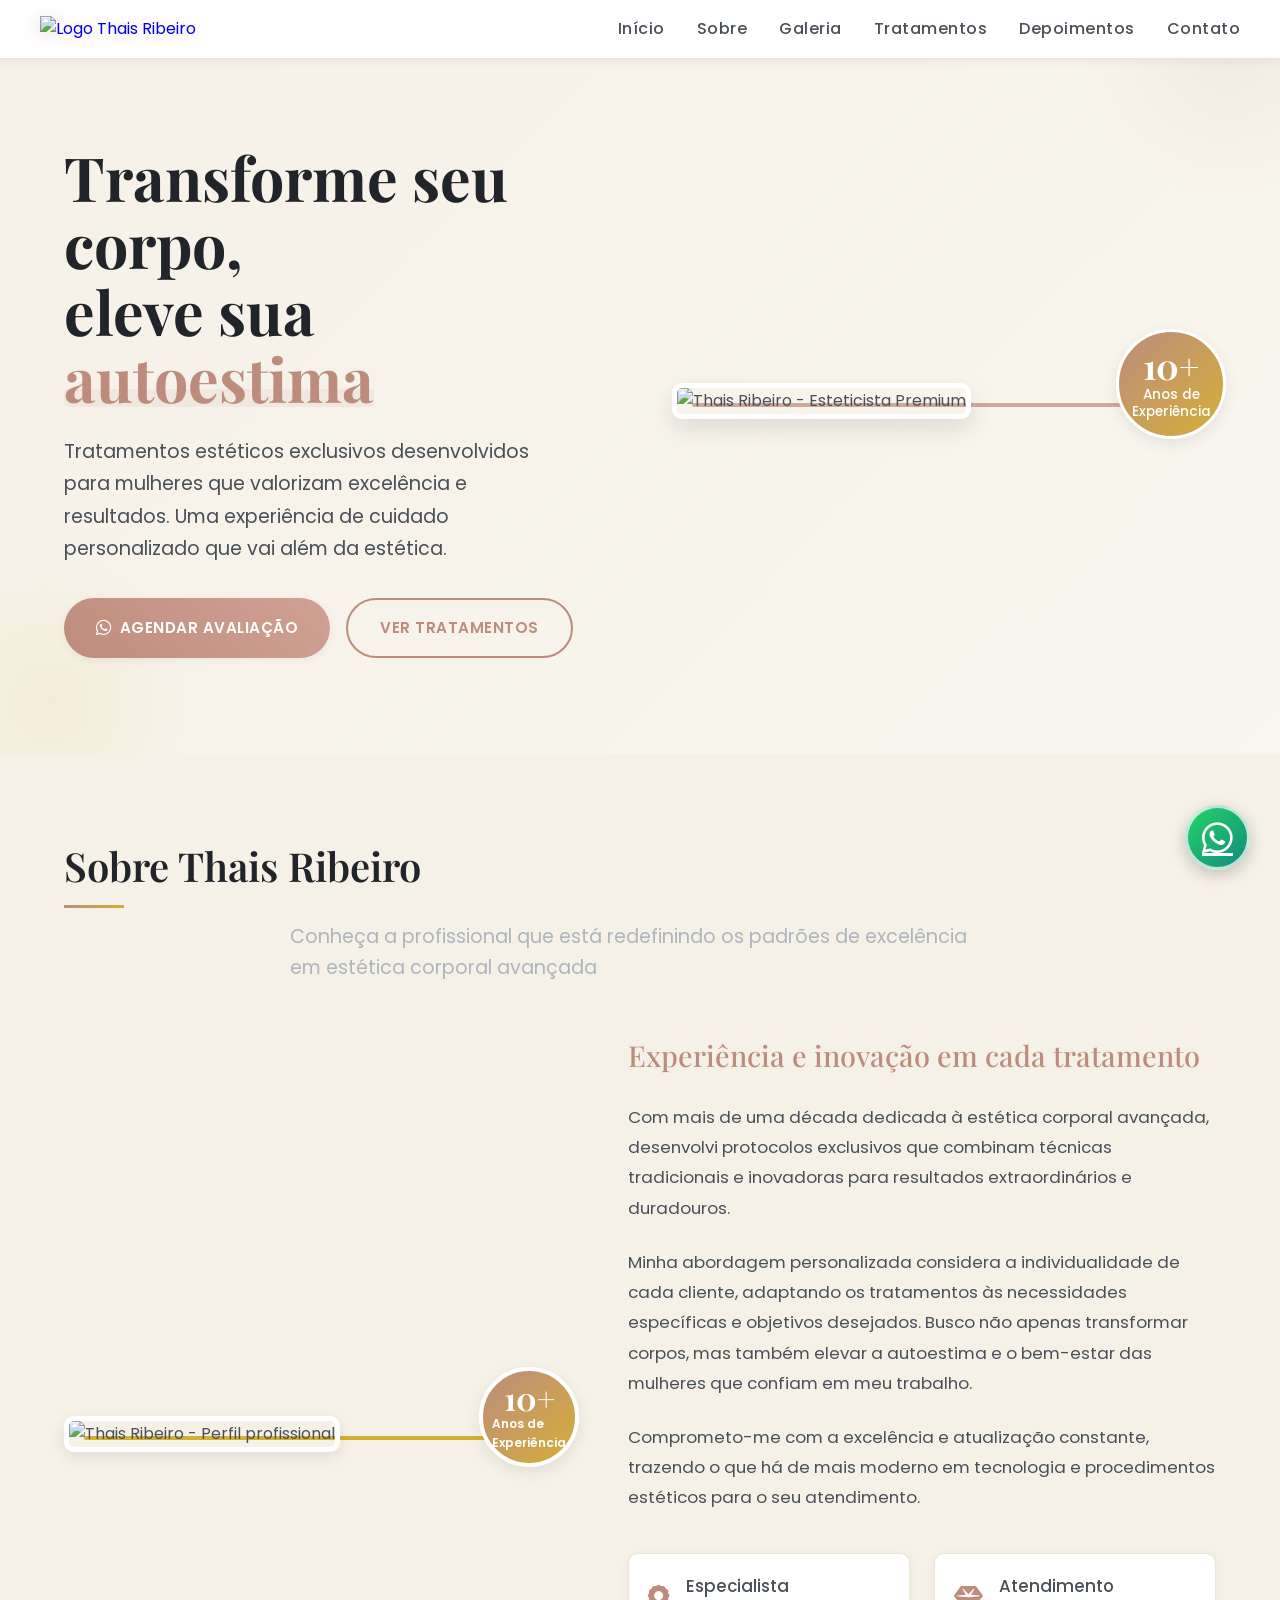
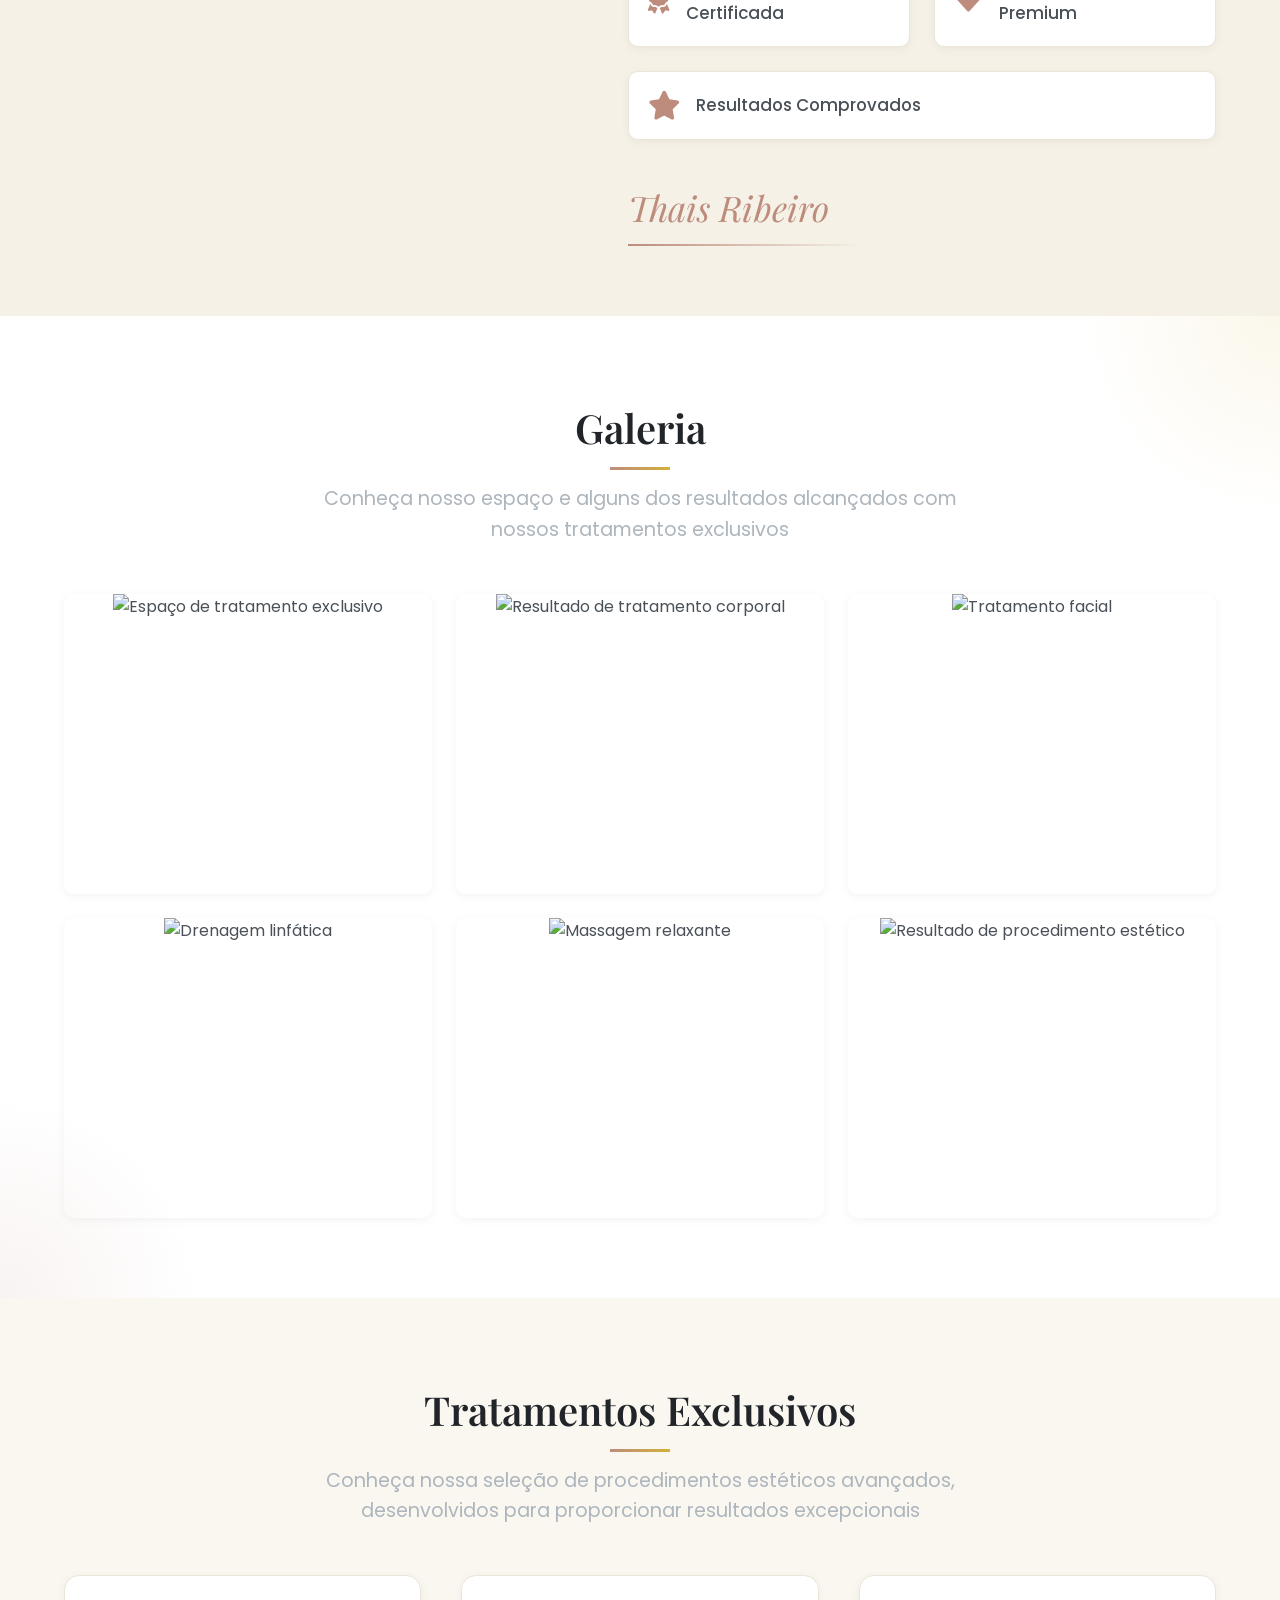
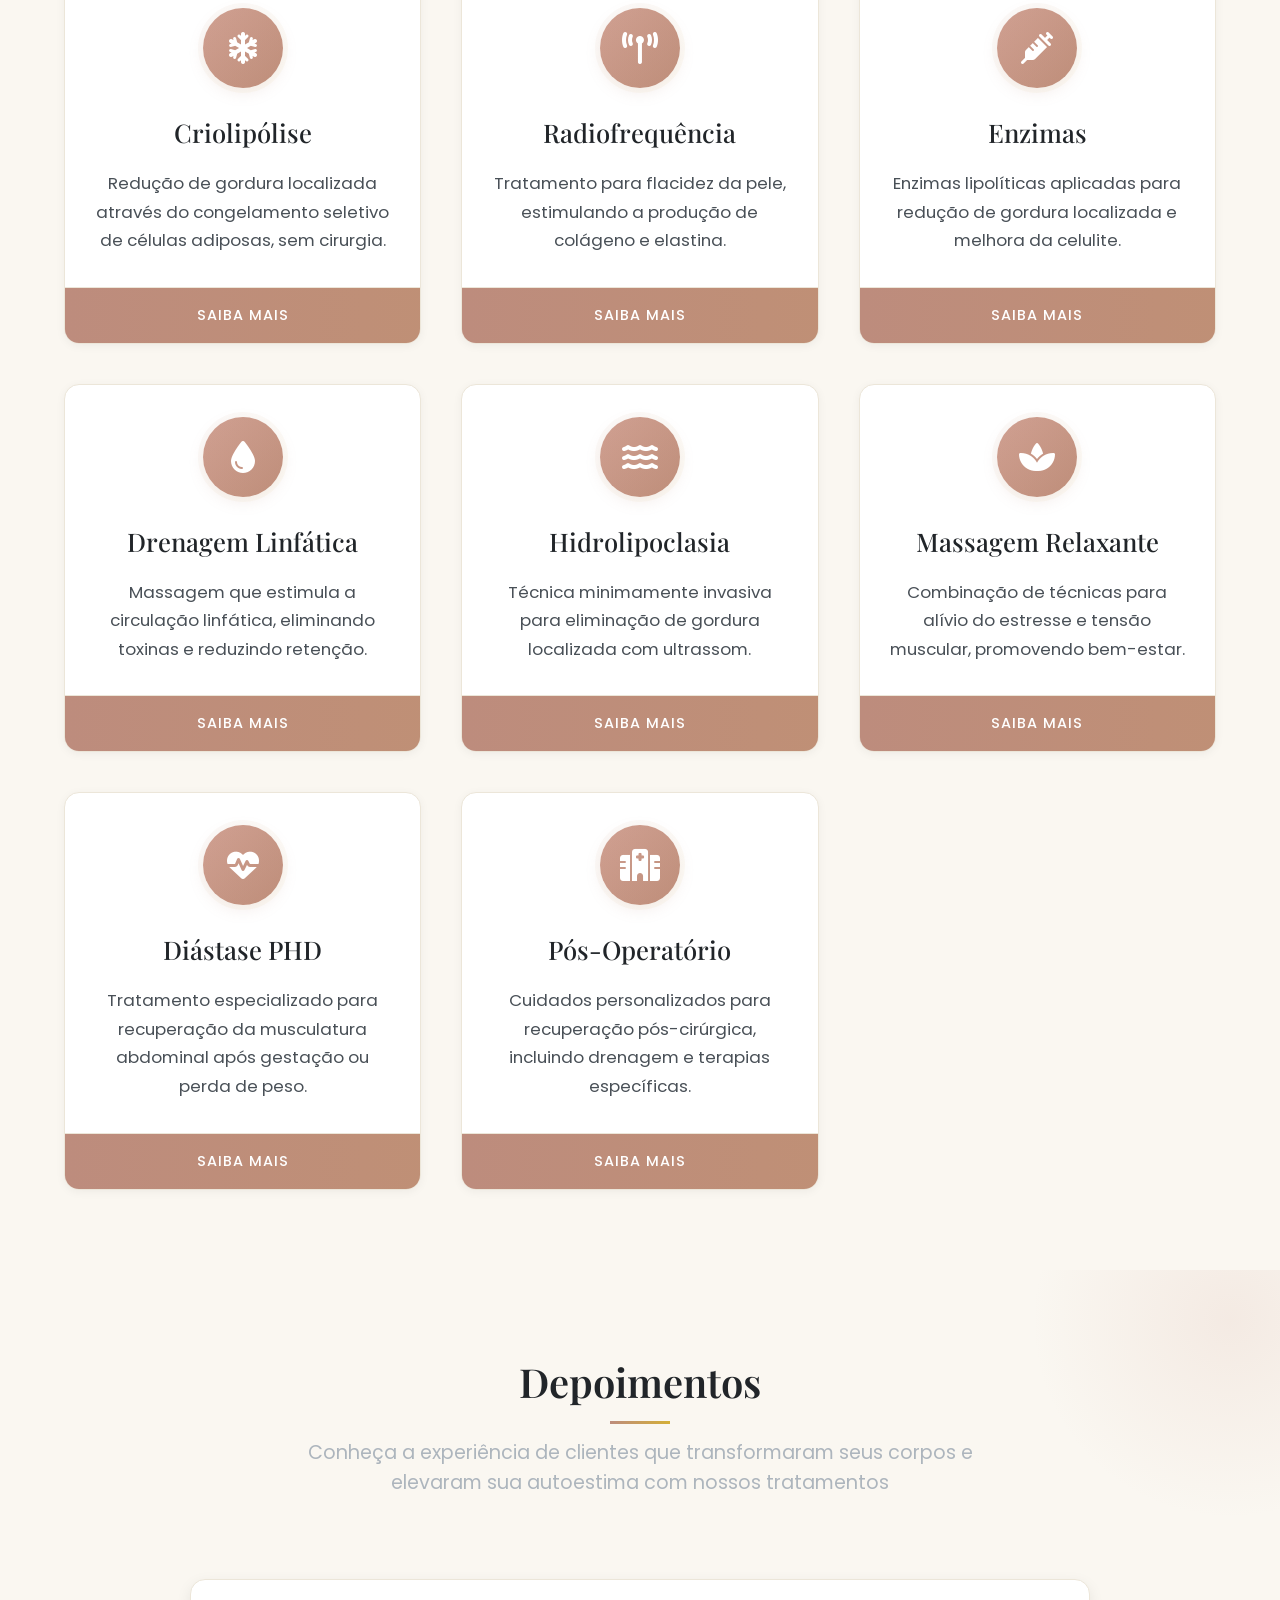
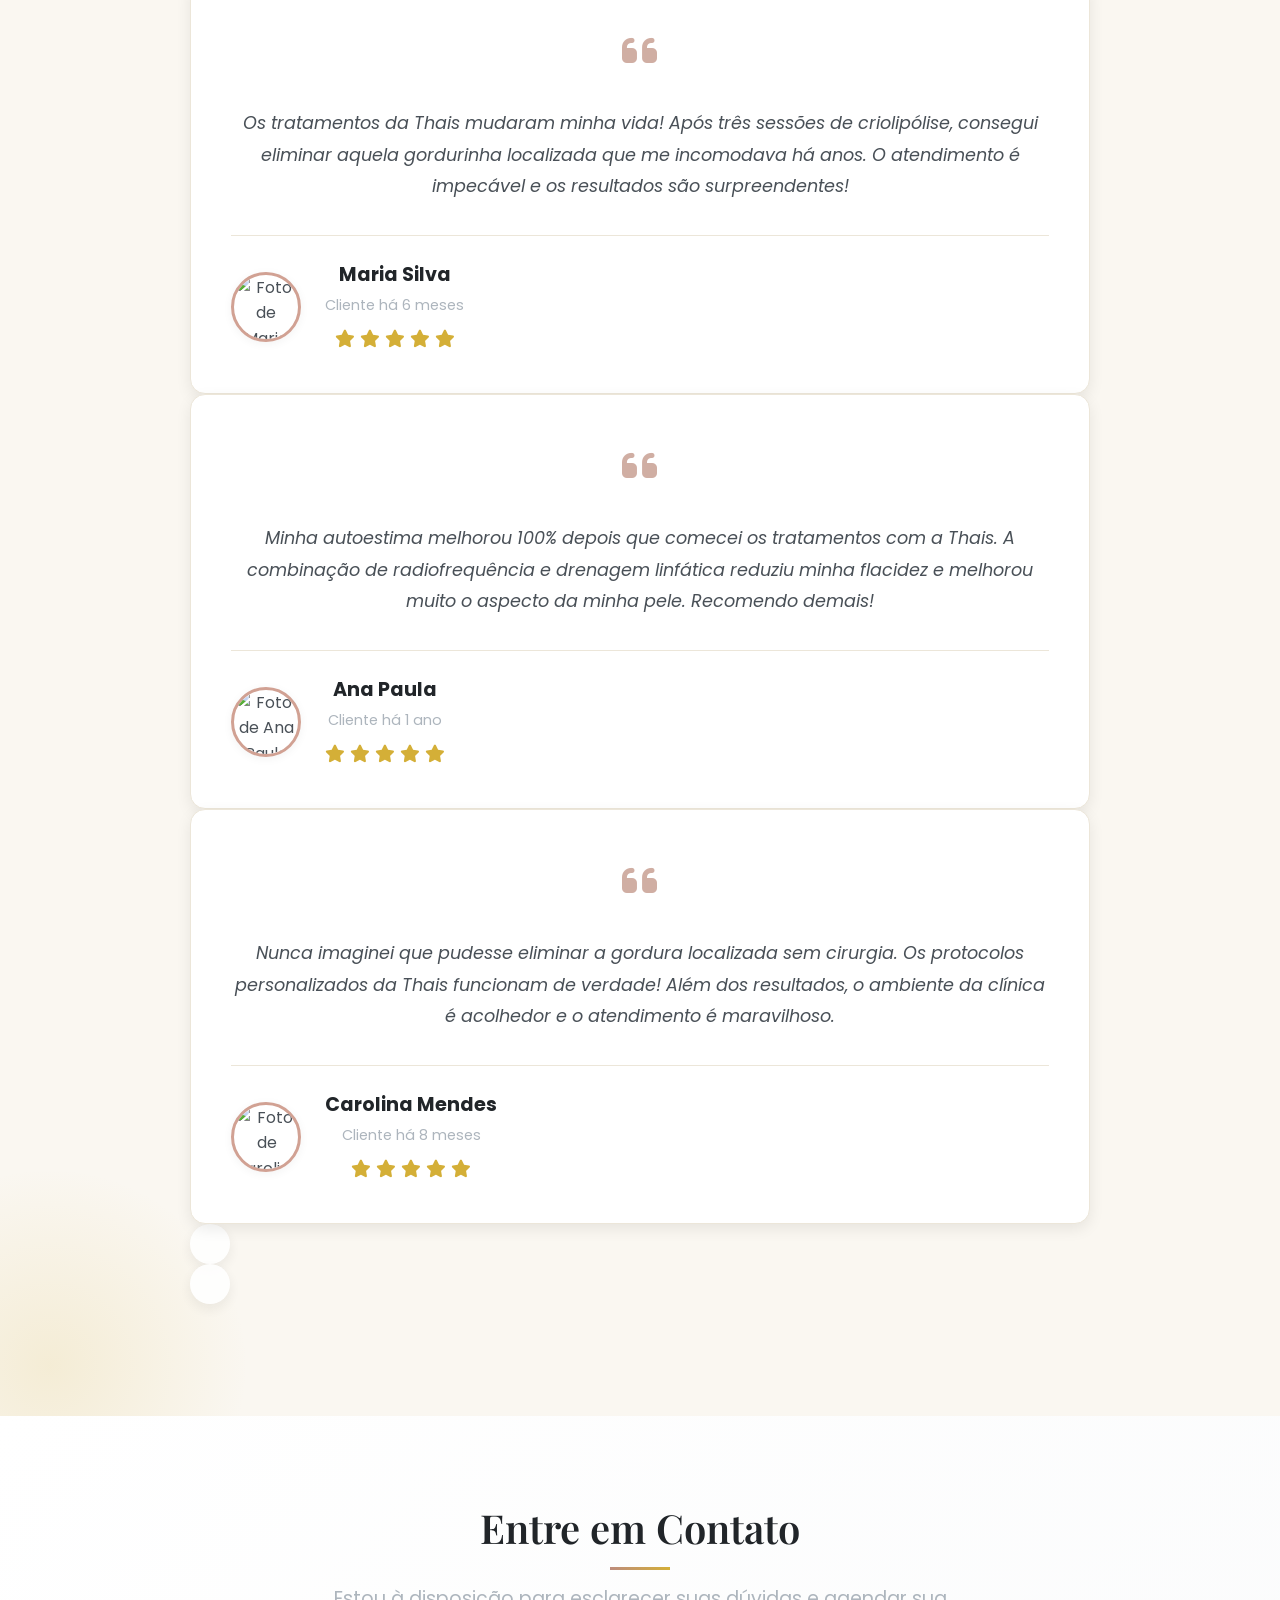
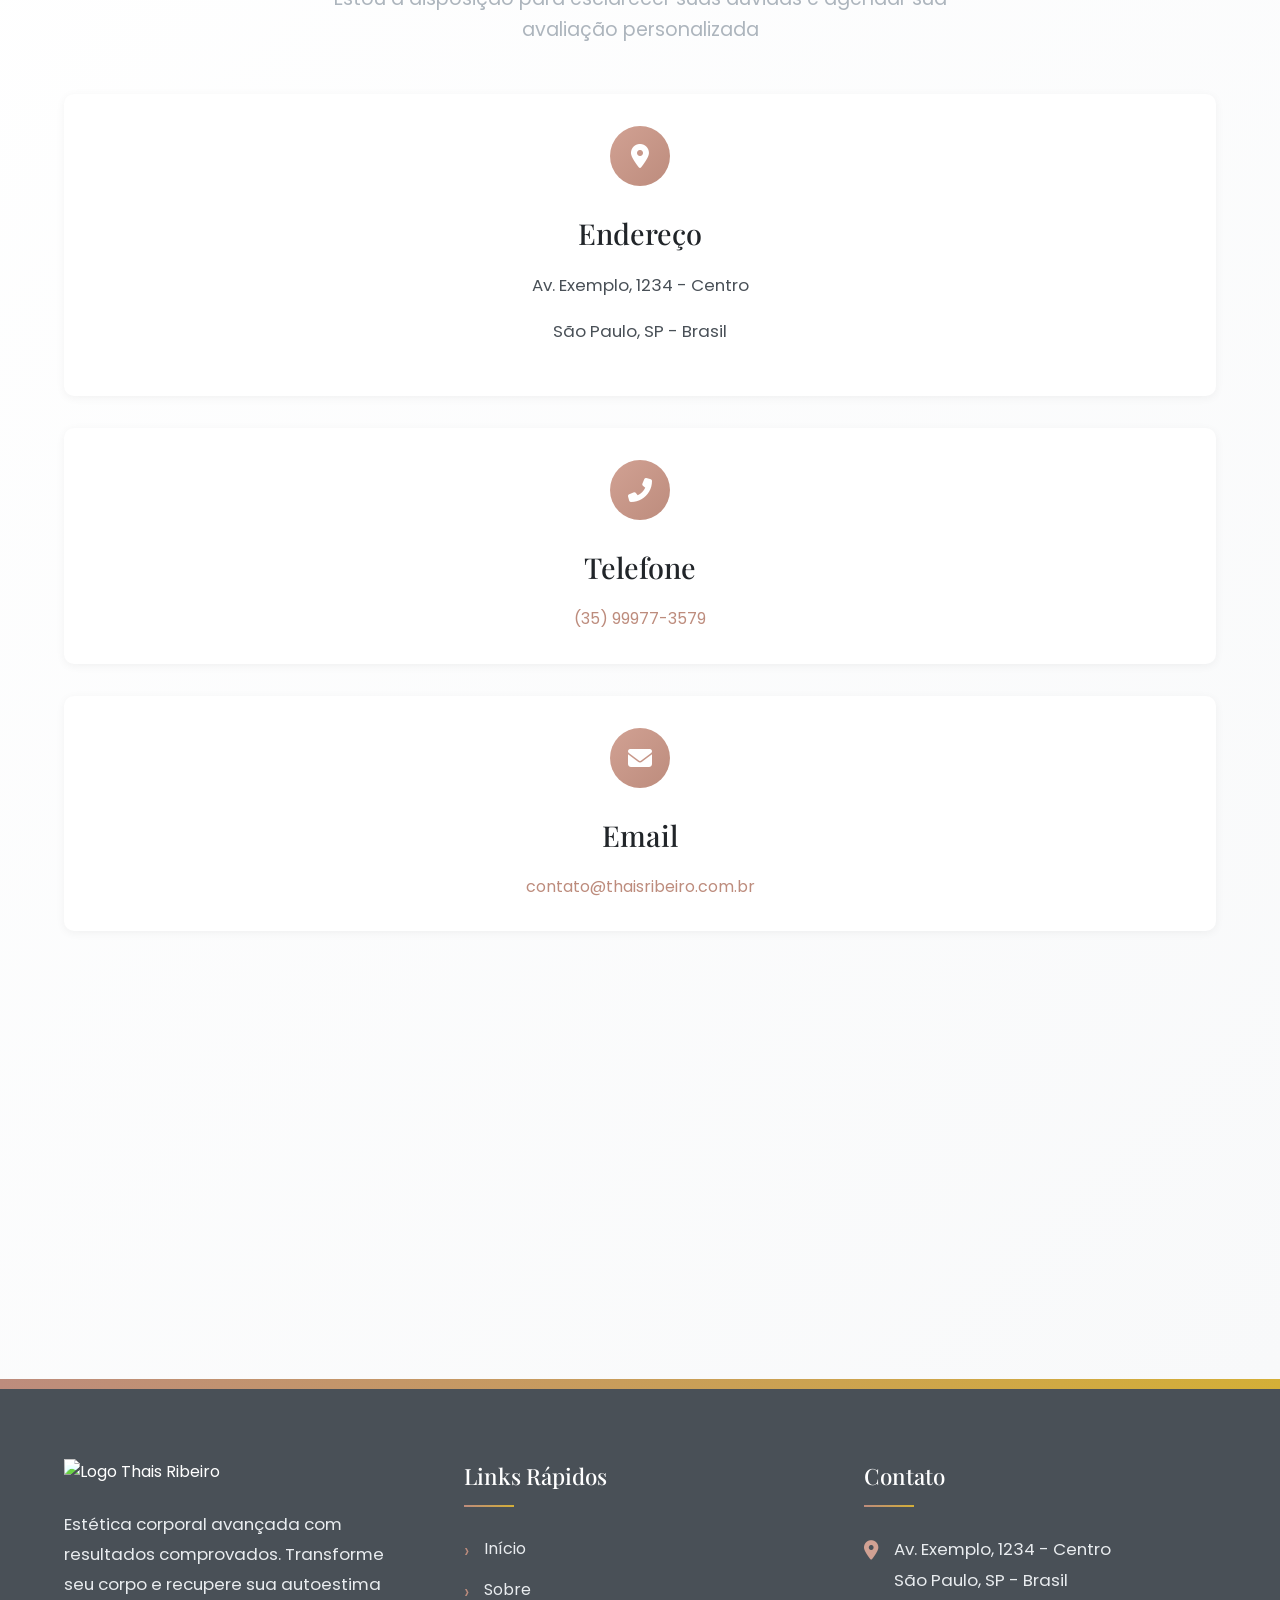
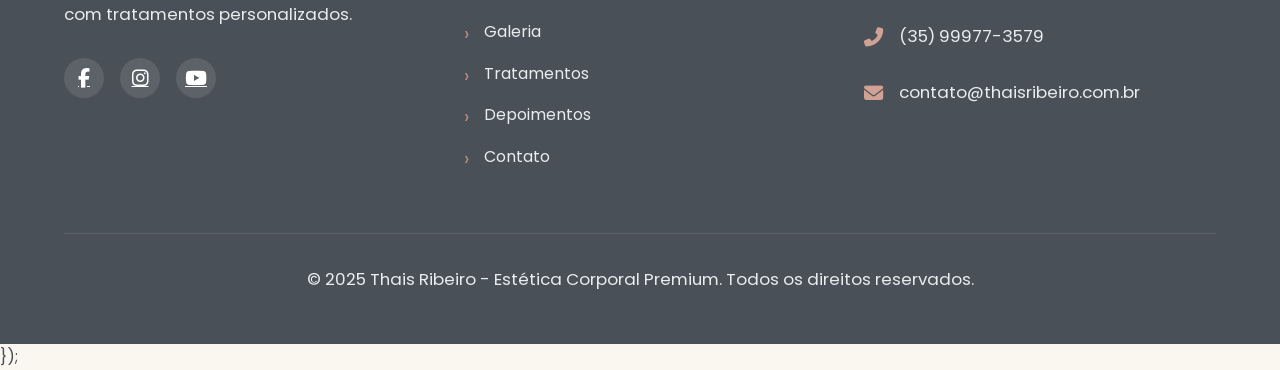
==== commit b4acc610: "Update index.html save" ====
--- a/index.html
+++ b/index.html
@@ -1,145 +1,3 @@
-/* Contato Estilizado */
-        .contact {
-            background: linear-gradient(135deg, var(--white), var(--cream-light));
-            padding-bottom: 0;
-            position: relative;
-            overflow: hidden;
-        }
-        
-        .contact::before {
-            content: '';
-            position: absolute;
-            top: 0;
-            left: 0;
-            width: 100%;
-            height: 100%;
-            background: url('images/pattern-bg.png');
-            opacity: 0.03;
-            z-index: 0;
-        }
-        
-        .contact-grid {
-            display: grid;
-            grid-template-columns: repeat(auto-fit, minmax(280px, 1fr));
-            gap: 2rem;
-            margin-bottom: 4rem;
-            position: relative;
-            z-index: 1;
-        }
-        
-        .contact-item {
-            text-align: center;
-            padding: 2.5rem;
-            background-color: var(--white);
-            border-radius: 15px;
-            box-shadow: var(--shadow-sm);
-            transition: var(--transition);
-            border: 1px solid var(--cream-dark);
-            height: 100%;
-            display: flex;
-            flex-direction: column;
-            align-items: center;
-            justify-content: center;
-        }
-        
-        .contact-item:hover {
-            transform: translateY(-10px);
-            box-shadow: var(--shadow-md);
-            border-color: var(--rose-gold-light);
-        }
-        
-        .contact-icon {
-            width: 70px;
-            height: 70px;
-            background: linear-gradient(135deg, var(--rose-gold-light), var(--rose-gold));
-            border-radius: 50%;
-            display: flex;
-            align-items: center;
-            justify-content: center;
-            margin: 0 auto 1.5rem;
-            position: relative;
-            z-index: 1;
-            box-shadow: var(--shadow-rose);
-        }
-        
-        .contact-icon::before {
-            content: '';
-            position: absolute;
-            top: -5px;
-            left: -5px;
-            right: -5px;
-            bottom: -5px;
-            background: linear-gradient(135deg, var(--rose-gold-transparent), var(--gold-transparent));
-            border-radius: 50%;
-            z-index: -1;
-            opacity: 0.5;
-            transition: var(--transition);
-        }
-        
-        .contact-item:hover .contact-icon::before {
-            top: -10px;
-            left: -10px;
-            right: -10px;
-            bottom: -10px;
-            opacity: 0.7;
-        }
-        
-        .contact-icon i {
-            color: var(--white);
-            font-size: 1.8rem;
-        }
-        
-        .contact-item h3 {
-            margin-bottom: 1rem;
-            font-family: 'Playfair Display', serif;
-            font-size: 1.6rem;
-            color: var(--black);
-        }
-        
-        .contact-item a {
-            color: var(--rose-gold);
-            text-decoration: none;
-            transition: var(--transition);
-            font-weight: 500;
-            font-size: 1.1rem;
-            padding-bottom: 3px;
-            position: relative;
-        }
-        
-        .contact-item a::after {
-            content: '';
-            position: absolute;
-            bottom: 0;
-            left: 0;
-            width: 0;
-            height: 1px;
-            background-color: var(--rose-gold);
-            transition: var(--transition);
-        }
-        
-        .contact-item a:hover {
-            color: var(--gold);
-        }
-        
-        .contact-item a:hover::after {
-            width: 100%;
-            background-color: var(--gold);
-        }
-        
-        .map-container {
-            height: 450px;
-            overflow: hidden;
-            border-radius: 0;
-            position: relative;
-            z-index: 1;
-            box-shadow: var(--shadow-md);
-        }
-        
-        .map-container iframe {
-            width: 100%;
-            height: 100%;
-            border: none;
-        }
 <!DOCTYPE html>
 <html lang="pt-br">
 <head>
